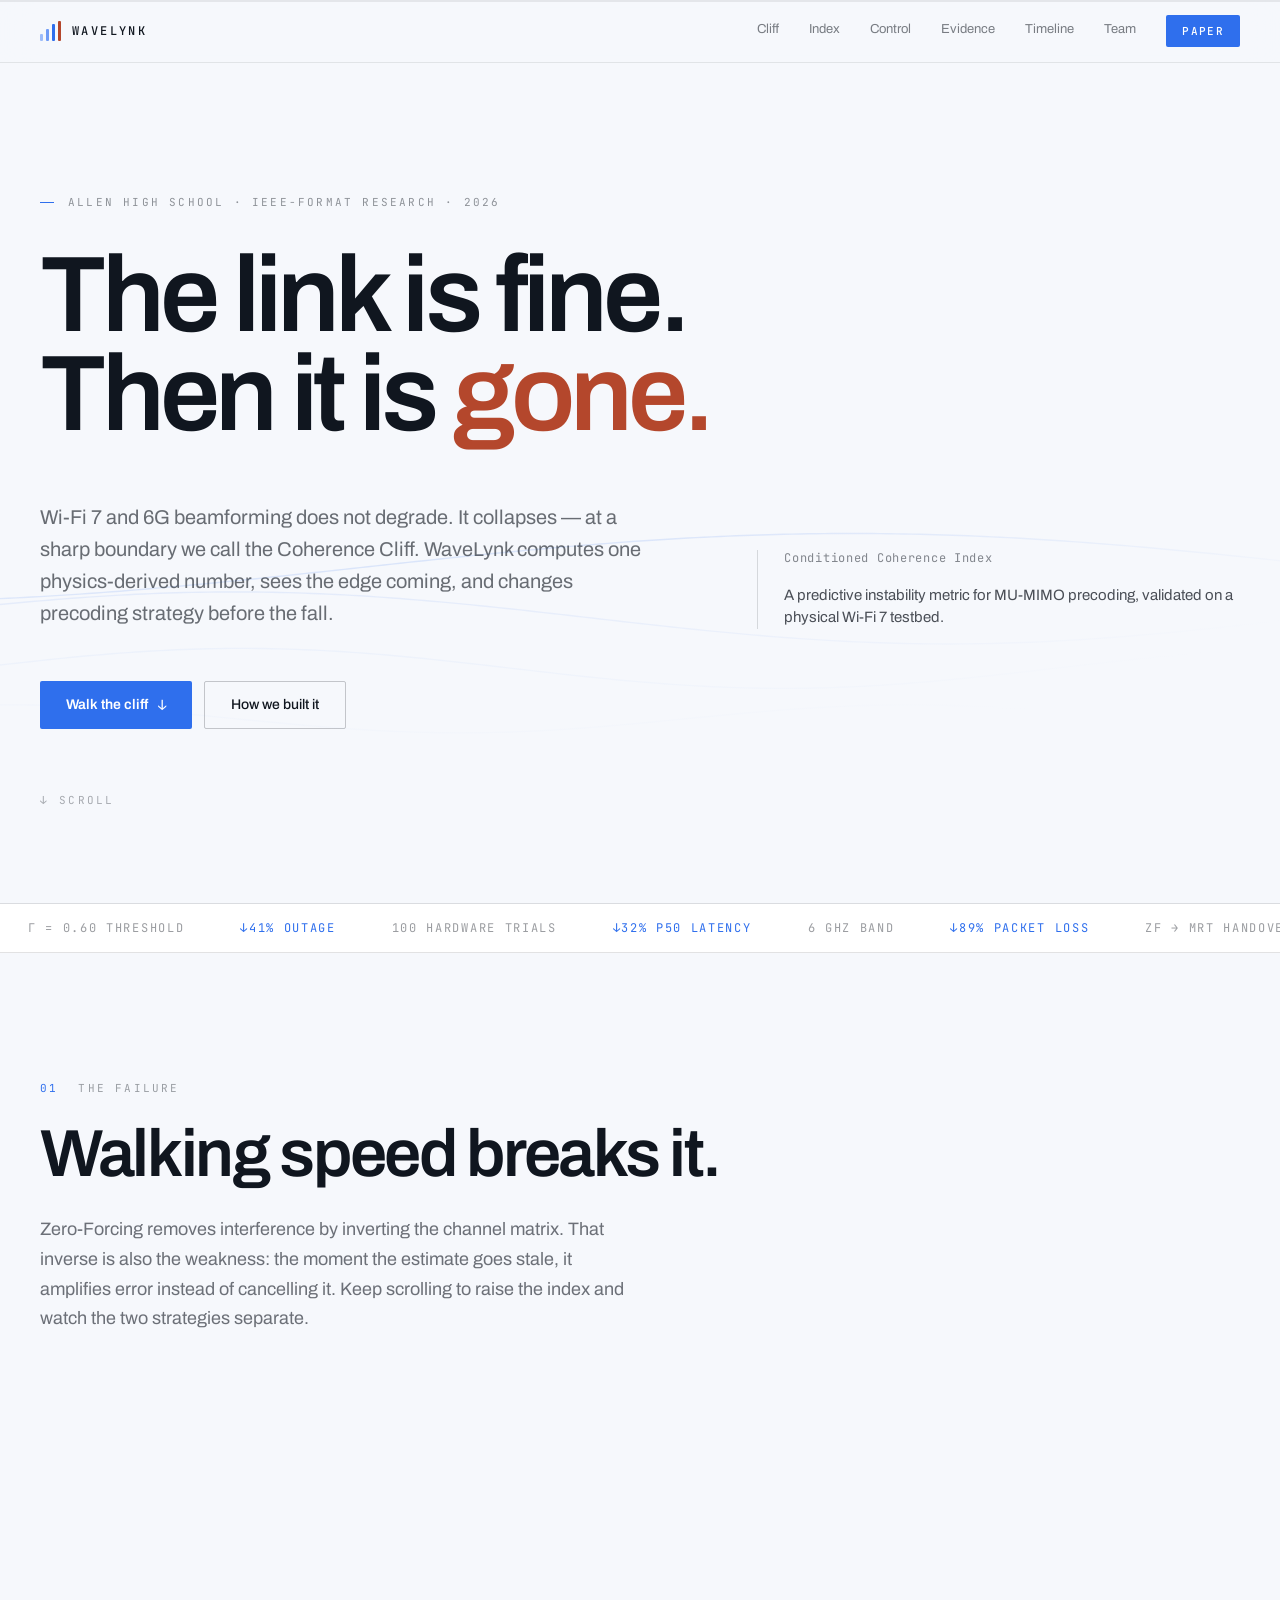
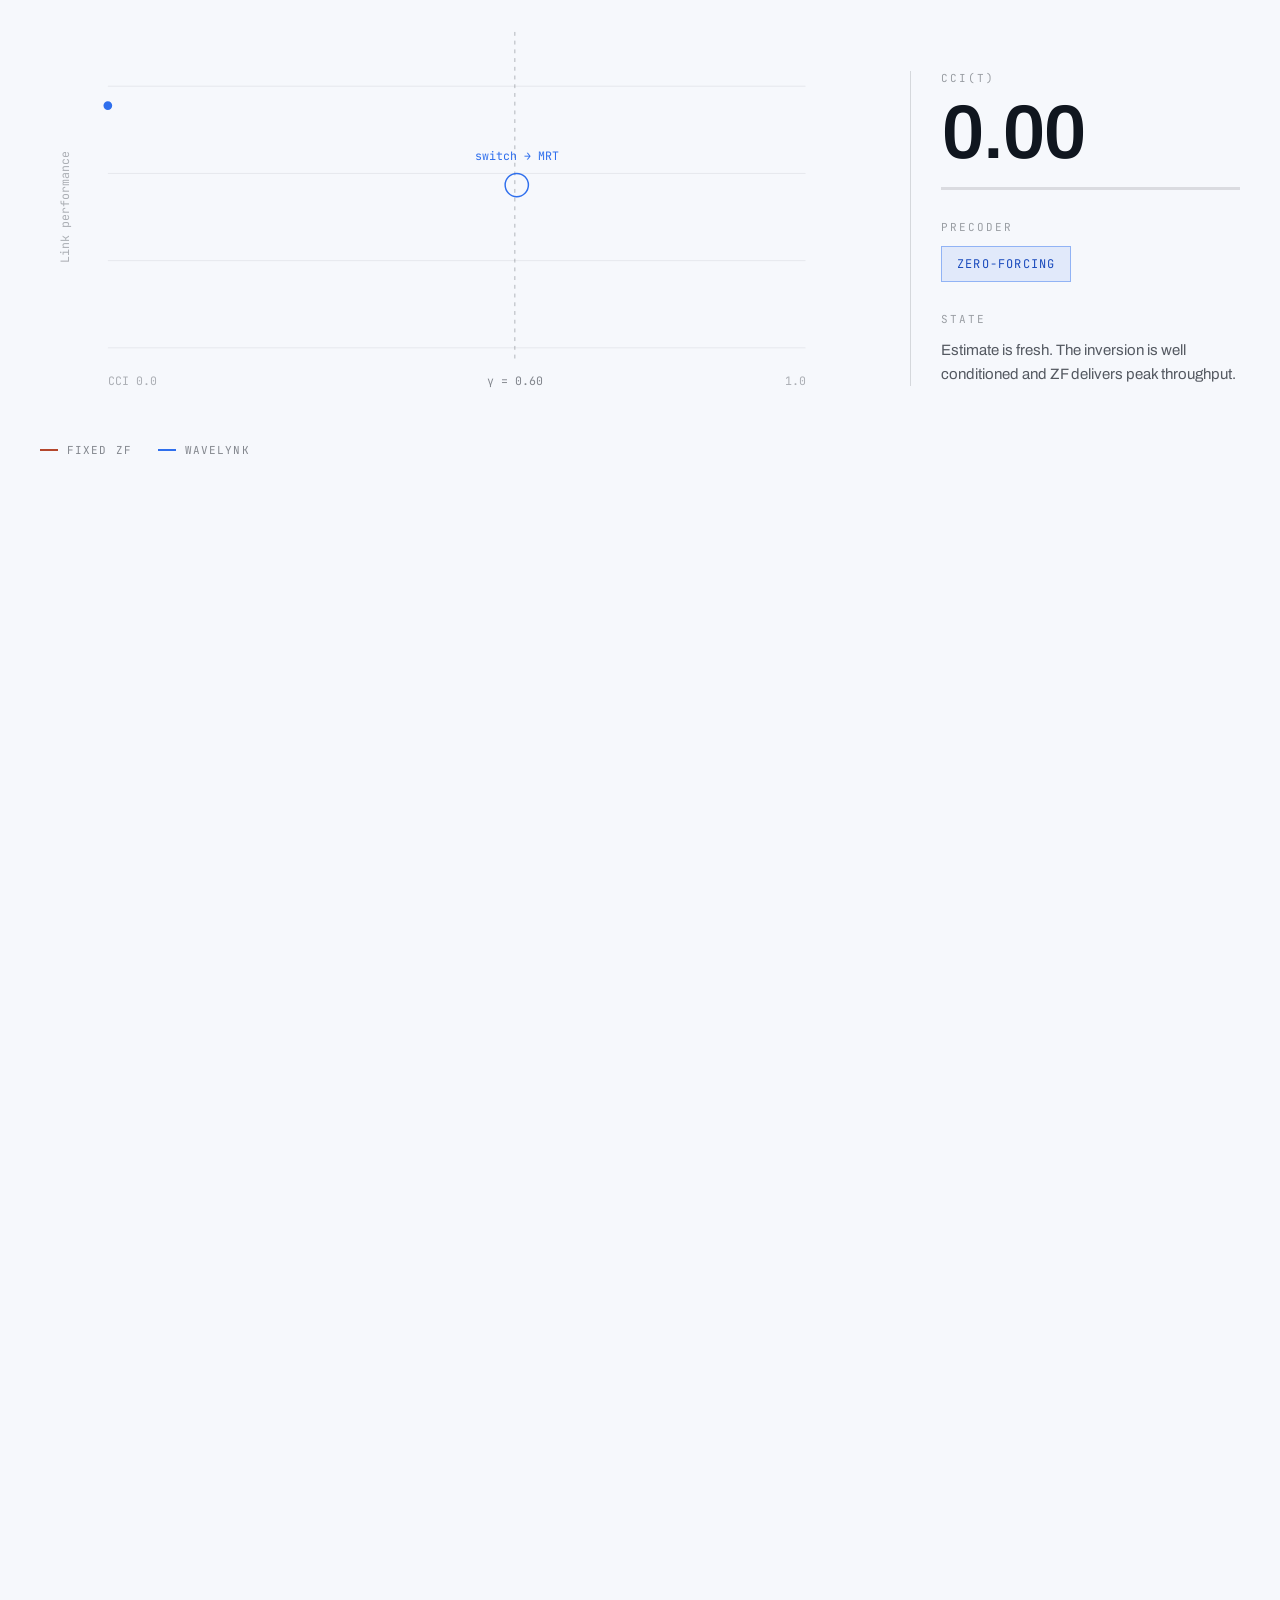
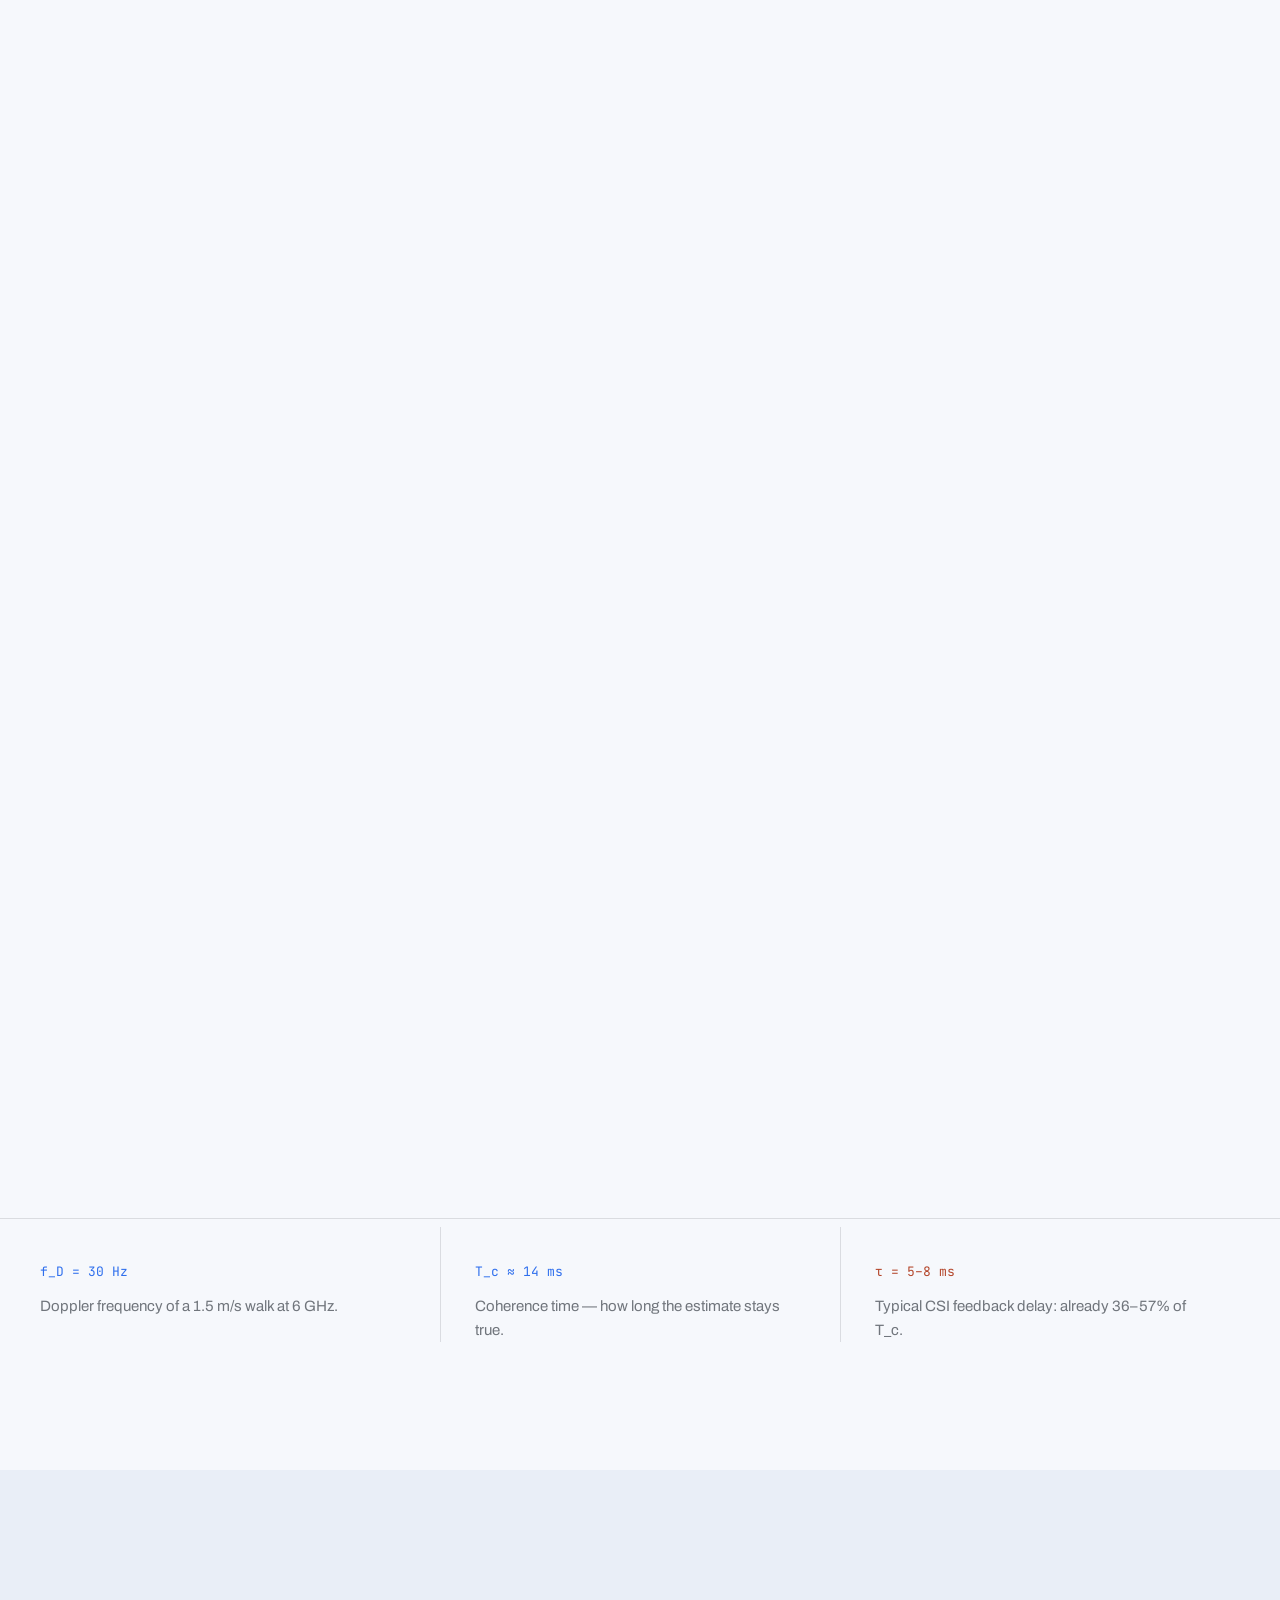
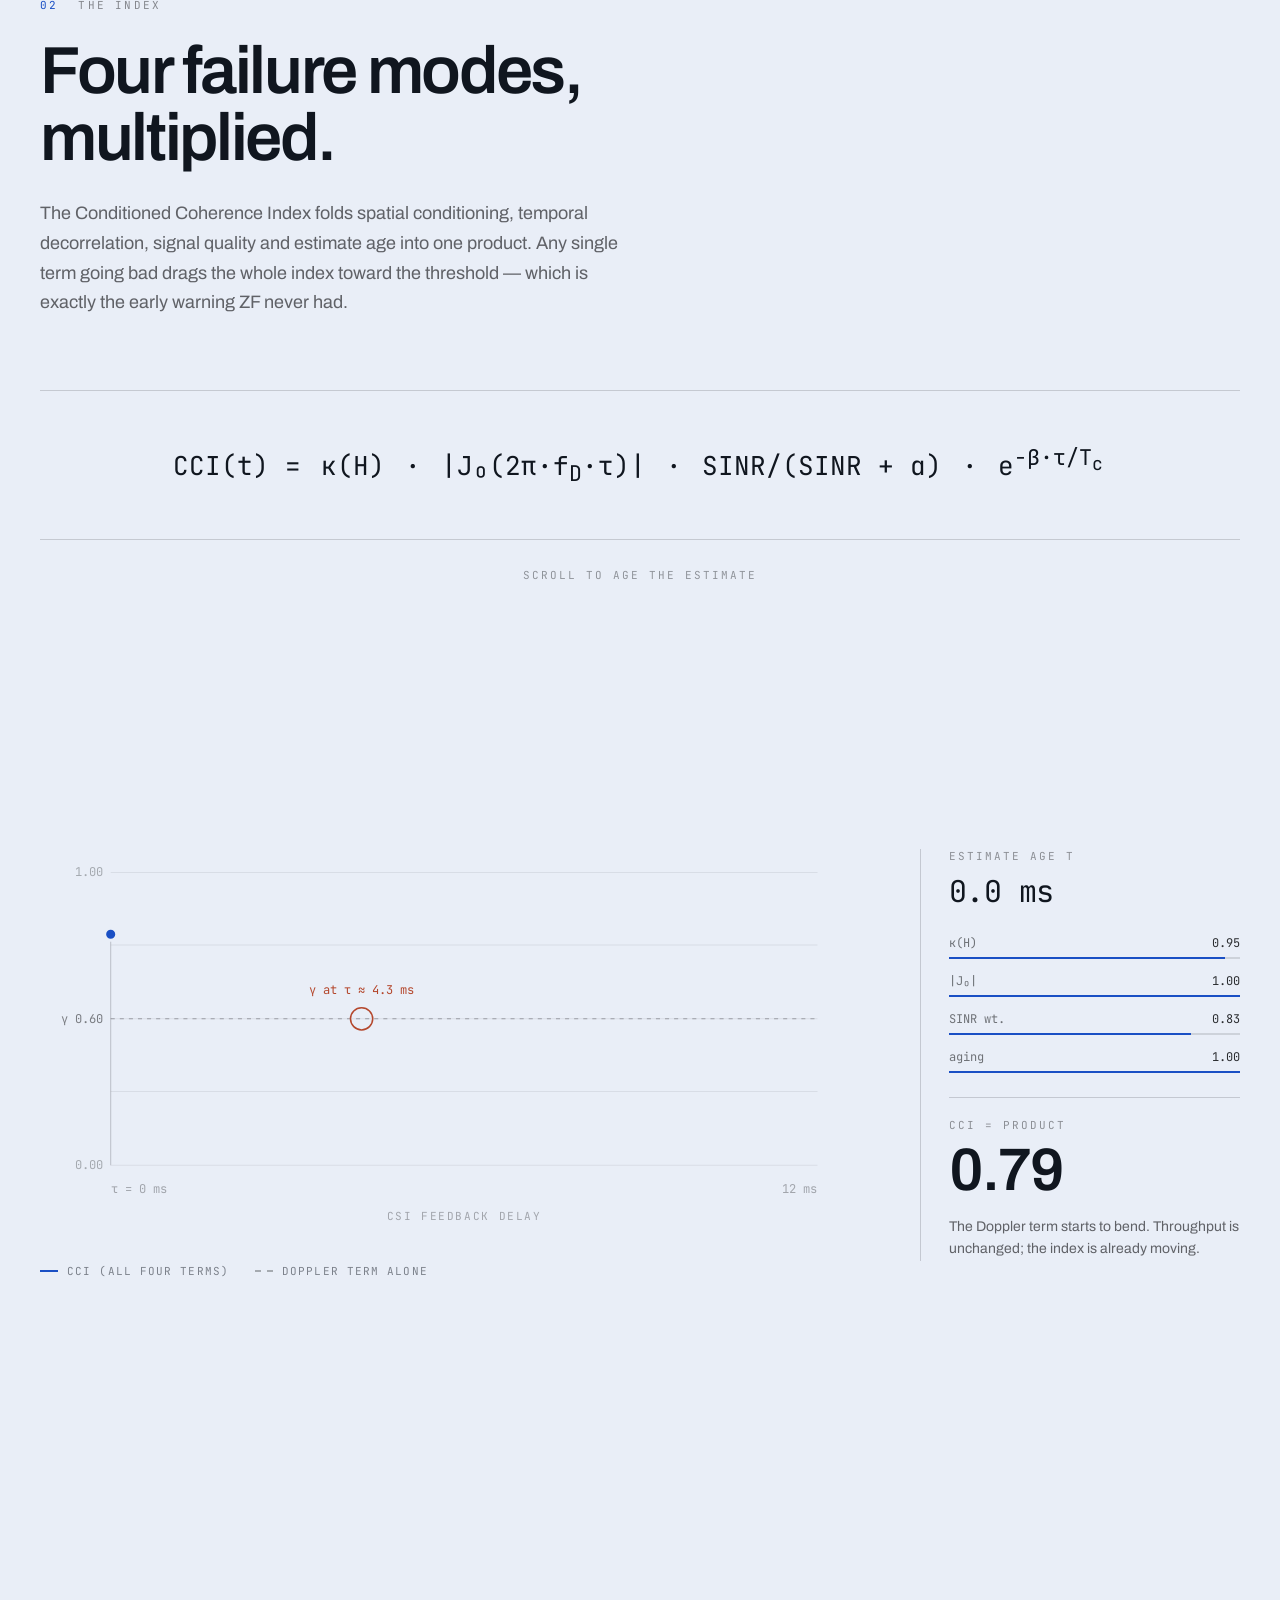
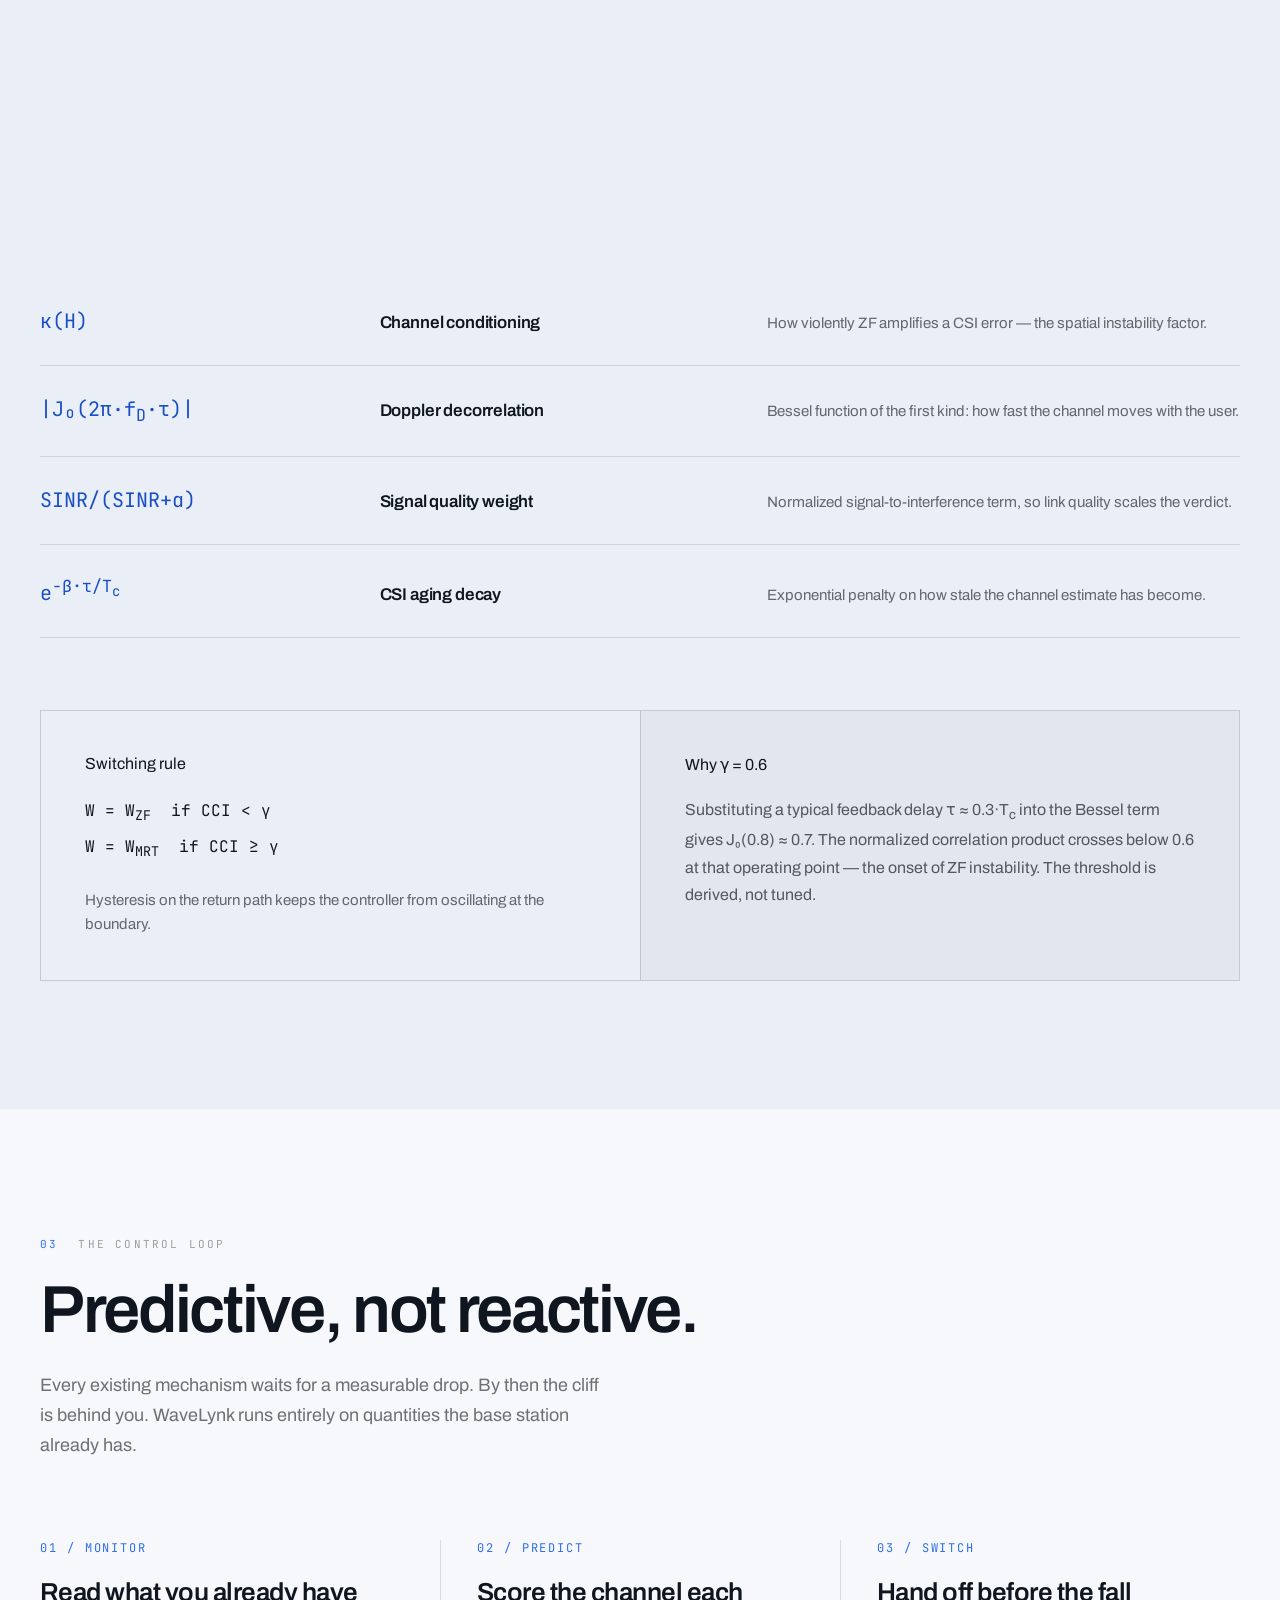
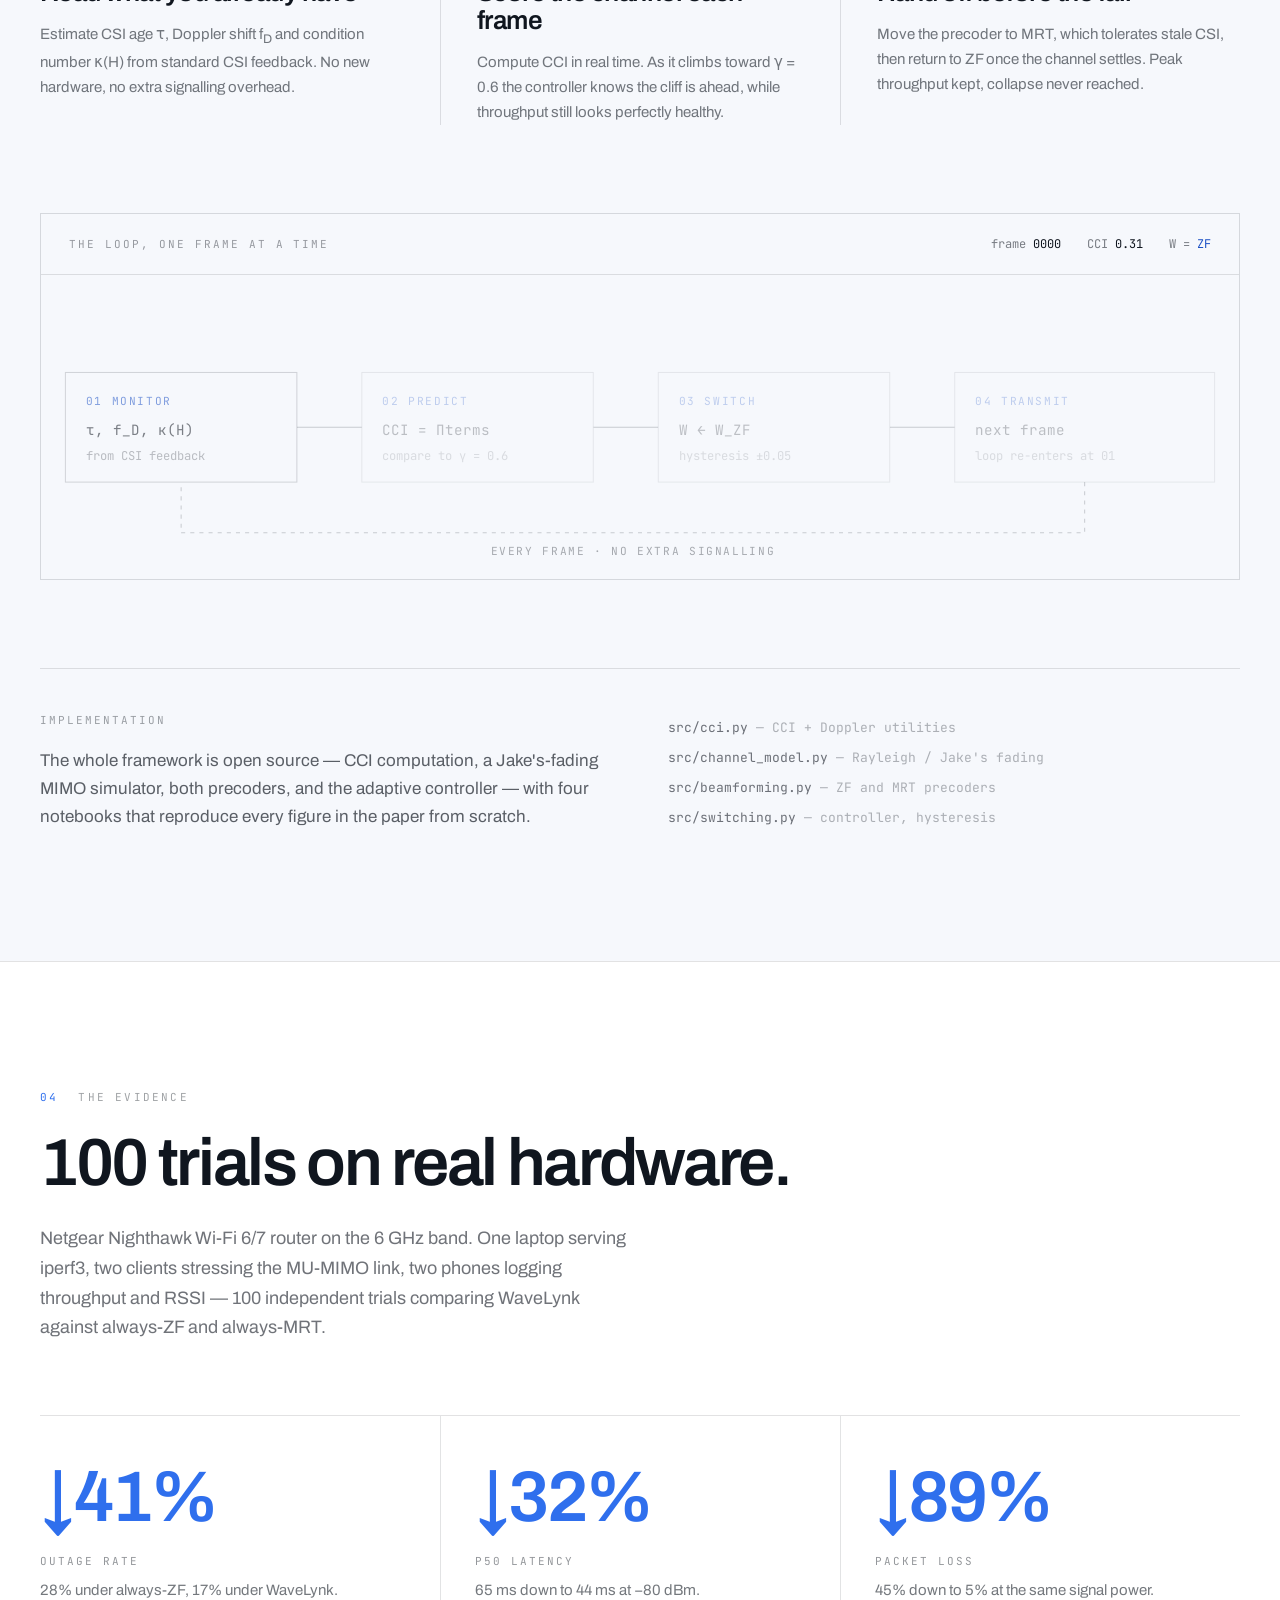
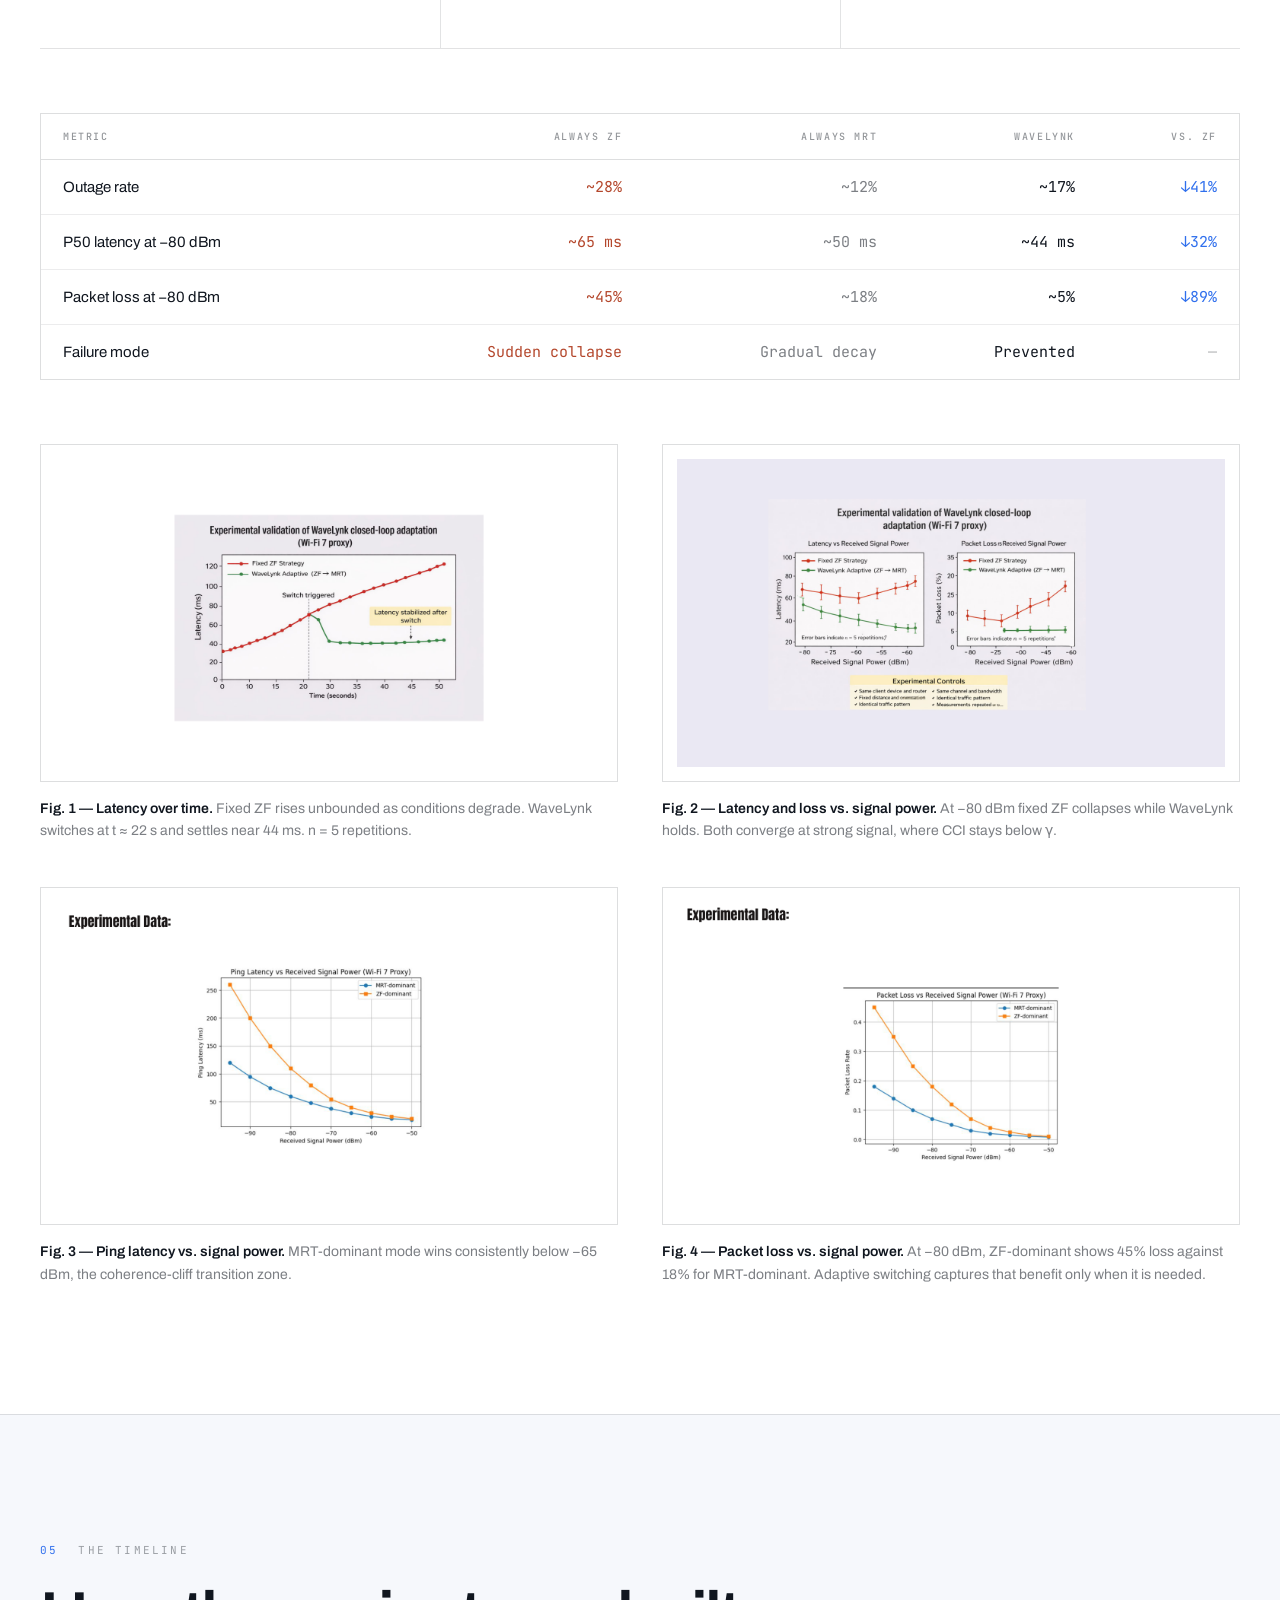
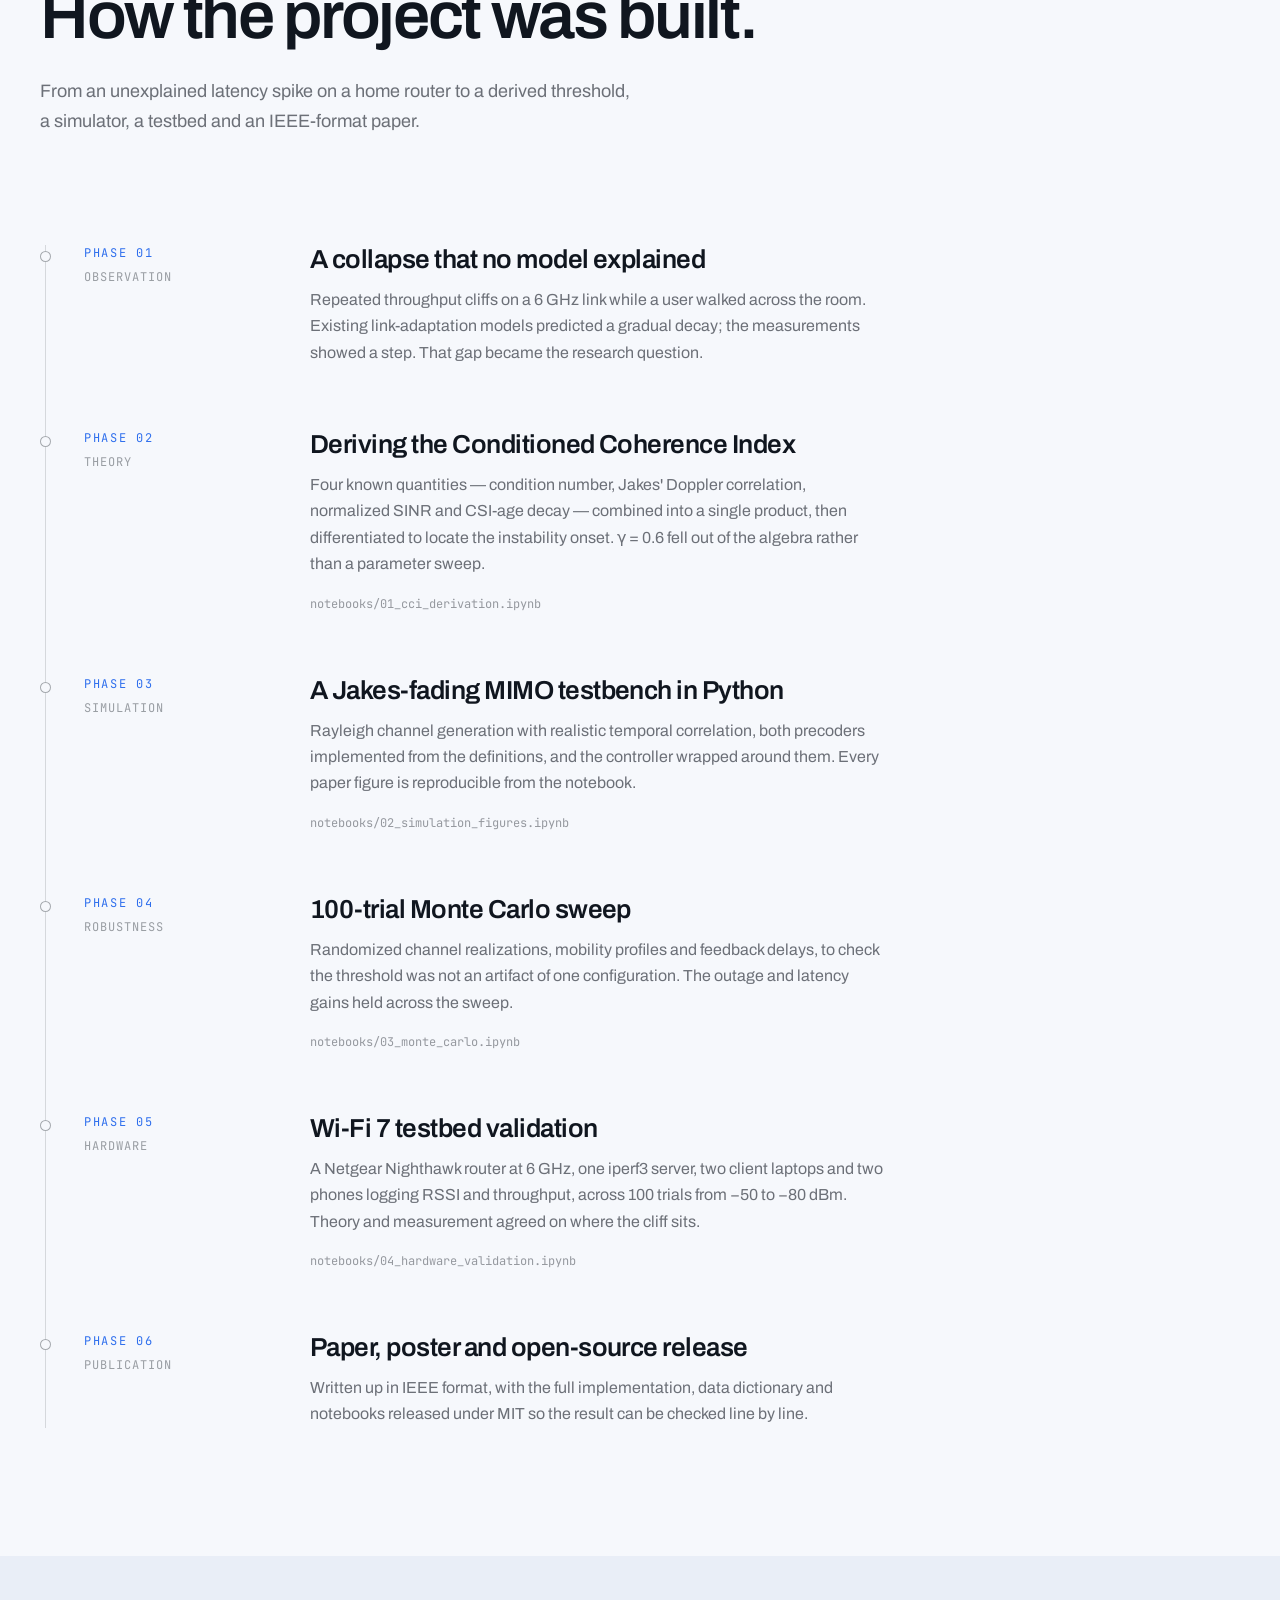
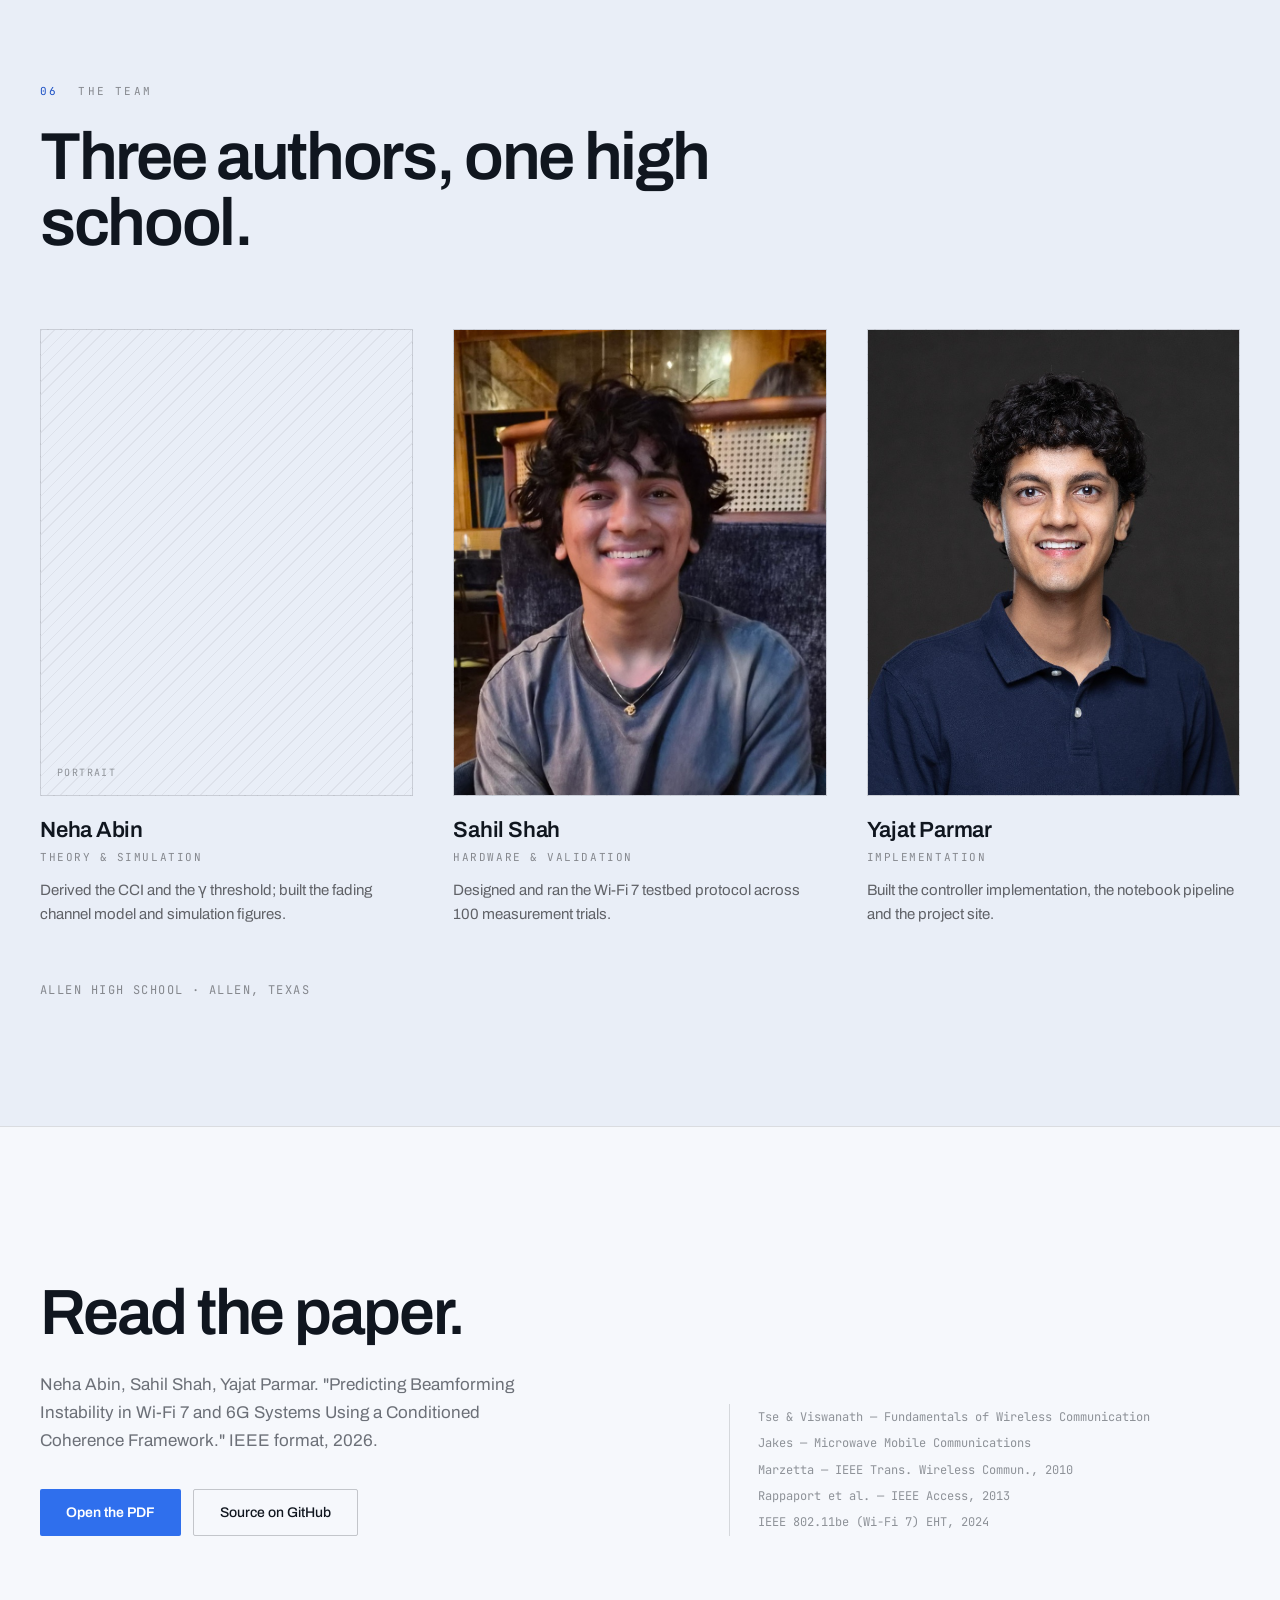
==== site/index.html @ 8045d48b "feat: add Sahil Shah portrait to team section" ====
<!DOCTYPE html>
<html lang="en">
<head>
<meta charset="utf-8" />
<meta name="viewport" content="width=device-width, initial-scale=1" />
<title>WaveLynk</title>
<meta name="description" content="WaveLynk computes the Conditioned Coherence Index — a physics-derived early warning for beamforming instability in Wi-Fi 7 and 6G MU-MIMO links — and switches precoding strategy before the link collapses." />
<link rel="icon" href="favicon.ico" sizes="any" />
<link rel="icon" href="images/favicon-32.png" type="image/png" sizes="32x32" />
<link rel="icon" href="images/favicon-192.png" type="image/png" sizes="192x192" />
<link rel="apple-touch-icon" href="images/apple-touch-icon.png" />
<link rel="preconnect" href="https://fonts.googleapis.com" />
<link rel="preconnect" href="https://fonts.gstatic.com" crossorigin />
<link href="https://fonts.googleapis.com/css2?family=Archivo:wght@400;500;600;700&family=JetBrains+Mono:wght@400;500&display=swap" rel="stylesheet" />
<link rel="stylesheet" href="styles.css" />
</head>
<body>

<div class="wv-progress-track"><div id="wv-progress"></div></div>

<header>
  <div class="wv-headerin">
    <a href="#top" class="wv-brand">
      <span class="wv-brand-bars" aria-hidden="true"><span></span><span></span><span></span><span></span></span>
      <span class="wv-brand-name">WaveLynk</span>
    </a>
    <nav class="wv-nav">
      <a data-navlink="cliff" href="#cliff">Cliff</a>
      <a data-navlink="index" href="#index">Index</a>
      <a data-navlink="control" href="#control">Control</a>
      <a data-navlink="evidence" href="#evidence">Evidence</a>
      <a data-navlink="timeline" href="#timeline">Timeline</a>
      <a data-navlink="team" href="#team">Team</a>
      <a href="#paper" class="wv-nav-cta">Paper</a>
    </nav>
  </div>
</header>

<main id="top">

  <section class="wv-hero">
    <canvas id="wv-wave" aria-hidden="true"></canvas>
    <div class="wv-hero-fade" aria-hidden="true"></div>

    <div id="wv-heroin">
      <div class="wv-eyebrow" data-reveal>
        <span class="wv-eyebrow-rule"></span>
        Allen High School · IEEE-format research · 2026
      </div>

      <h1 data-reveal>The link is fine.<br />Then it is <span class="warn">gone.</span></h1>

      <div class="wv-hero-sub">
        <p data-reveal>
          Wi-Fi 7 and 6G beamforming does not degrade. It collapses — at a sharp boundary we call the
          Coherence Cliff. WaveLynk computes one physics-derived number, sees the edge coming, and
          changes precoding strategy before the fall.
        </p>
        <div class="wv-hero-side" data-reveal>
          <div>Conditioned Coherence Index</div>
          <div class="big">A predictive instability metric for MU-MIMO precoding, validated on a physical Wi-Fi 7 testbed.</div>
        </div>
      </div>

      <div class="wv-hero-ctas" data-reveal>
        <a href="#cliff" class="wv-btn wv-btn-primary">Walk the cliff <span class="mono">↓</span></a>
        <a href="#timeline" class="wv-btn wv-btn-secondary">How we built it</a>
      </div>

      <div class="wv-scroll-cue" data-reveal><span>↓</span> Scroll</div>
    </div>
  </section>

  <section class="wv-marquee">
    <div class="wv-marquee-track" aria-hidden="true">
      <div class="grp">
        <span>γ = 0.60 threshold</span><span class="acc">↓41% outage</span><span>100 hardware trials</span><span class="acc">↓32% p50 latency</span><span>6 GHz band</span><span class="acc">↓89% packet loss</span><span>ZF → MRT handover</span><span>T_c ≈ 14 ms</span>
      </div>
      <div class="grp">
        <span>γ = 0.60 threshold</span><span class="acc">↓41% outage</span><span>100 hardware trials</span><span class="acc">↓32% p50 latency</span><span>6 GHz band</span><span class="acc">↓89% packet loss</span><span>ZF → MRT handover</span><span>T_c ≈ 14 ms</span>
      </div>
    </div>
  </section>

  <section id="cliff">
    <div class="wv-section-in tight">
      <div class="wv-kicker" data-reveal><span class="num">01</span><span>The failure</span></div>
      <h2 data-reveal>Walking speed breaks it.</h2>
      <p class="wv-lede" data-reveal>
        Zero-Forcing removes interference by inverting the channel matrix. That inverse is also the
        weakness: the moment the estimate goes stale, it amplifies error instead of cancelling it.
        Keep scrolling to raise the index and watch the two strategies separate.
      </p>
    </div>

    <div id="wv-scrub">
      <div class="wv-sticky">
        <div class="wv-pane">
          <div>
            <svg viewBox="0 0 840 430" style="width:100%;display:block;overflow:visible">
              <g stroke="rgba(16,22,31,.07)" stroke-width="1">
                <line x1="70" y1="90" x2="790" y2="90"></line>
                <line x1="70" y1="180" x2="790" y2="180"></line>
                <line x1="70" y1="270" x2="790" y2="270"></line>
                <line x1="70" y1="360" x2="790" y2="360"></line>
              </g>
              <rect id="wv-danger" x="490" y="40" width="300" height="320" fill="#b4472c" fill-opacity="0"></rect>
              <line x1="490" y1="34" x2="490" y2="374" stroke="rgba(16,22,31,.3)" stroke-width="1" stroke-dasharray="4 5"></line>
              <text x="490" y="398" fill="rgba(16,22,31,.5)" font-family="JetBrains Mono, monospace" font-size="12" text-anchor="middle">γ = 0.60</text>
              <text x="70" y="398" fill="rgba(16,22,31,.32)" font-family="JetBrains Mono, monospace" font-size="12">CCI 0.0</text>
              <text x="790" y="398" fill="rgba(16,22,31,.32)" font-family="JetBrains Mono, monospace" font-size="12" text-anchor="end">1.0</text>
              <text x="30" y="215" fill="rgba(16,22,31,.32)" font-family="JetBrains Mono, monospace" font-size="12" text-anchor="middle" transform="rotate(-90 30 215)">Link performance</text>
              <path id="wv-zf" d="M70,110 C210,118 390,142 470,178 C502,206 512,278 522,330 C554,350 630,354 790,356" fill="none" stroke="#b4472c" stroke-width="2.5" stroke-linecap="round"></path>
              <path id="wv-ad" d="M70,110 C210,118 390,142 470,178 L492,192 C534,200 640,204 790,208" fill="none" stroke="#2f6fed" stroke-width="2.5" stroke-linecap="round"></path>
              <circle id="wv-dotzf" cx="70" cy="110" r="5" fill="#b4472c" stroke="#f6f8fc" stroke-width="3" opacity="0"></circle>
              <circle id="wv-dot" cx="70" cy="110" r="6" fill="#2f6fed" stroke="#f6f8fc" stroke-width="3"></circle>
              <g id="wv-switch" opacity="0">
                <circle cx="492" cy="192" r="12" fill="none" stroke="#2f6fed" stroke-width="1.5"></circle>
                <text x="492" y="166" fill="#2f6fed" font-family="JetBrains Mono, monospace" font-size="12" text-anchor="middle">switch → MRT</text>
              </g>
            </svg>
            <div class="wv-legend">
              <span class="k"><span class="sw"></span>Fixed ZF</span>
              <span class="k"><span class="sw acc"></span>WaveLynk</span>
            </div>
          </div>

          <div class="wv-readout">
            <div>
              <div class="wv-label">CCI(t)</div>
              <div id="wv-cci" class="wv-num">0.00</div>
              <div class="wv-threshbar"><div id="wv-bar"></div></div>
            </div>
            <div>
              <div class="wv-label">Precoder</div>
              <div id="wv-mode">ZERO-FORCING</div>
            </div>
            <div>
              <div class="wv-label">State</div>
              <p id="wv-note">Estimate is fresh. The inversion is well conditioned and ZF delivers peak throughput.</p>
            </div>
          </div>
        </div>
      </div>
    </div>

    <div class="wv-facts">
      <div data-reveal>
        <div class="val">f_D = 30 Hz</div>
        <p>Doppler frequency of a 1.5 m/s walk at 6 GHz.</p>
      </div>
      <div data-reveal>
        <div class="val">T_c ≈ 14 ms</div>
        <p>Coherence time — how long the estimate stays true.</p>
      </div>
      <div data-reveal>
        <div class="val warn">τ = 5–8 ms</div>
        <p>Typical CSI feedback delay: already 36–57% of T_c.</p>
      </div>
    </div>
  </section>

  <section id="index">
    <div class="wv-section-in">
      <div class="wv-kicker" data-reveal><span class="num">02</span><span>The index</span></div>
      <h2 data-reveal>Four failure modes, multiplied.</h2>
      <p class="wv-lede" data-reveal>
        The Conditioned Coherence Index folds spatial conditioning, temporal decorrelation, signal
        quality and estimate age into one product. Any single term going bad drags the whole index
        toward the threshold — which is exactly the early warning ZF never had.
      </p>

      <div class="wv-equation" data-reveal>
        CCI(t) = <span id="wv-t-k" class="term">κ(H)</span> · <span id="wv-t-j" class="term">|J₀(2π·f<sub>D</sub>·τ)|</span> · <span id="wv-t-s" class="term">SINR/(SINR + α)</span> · <span id="wv-t-a" class="term">e<sup>−β·τ/T<sub>c</sub></sup></span>
      </div>

      <div class="wv-scrub-caption">Scroll to age the estimate</div>

      <div id="wv-fscrub">
        <div class="wv-sticky">
          <div class="wv-fpane">
            <div>
              <svg viewBox="0 0 820 400" style="width:100%;display:block;overflow:visible">
                <g stroke="rgba(11,12,14,.07)" stroke-width="1">
                  <line x1="70" y1="40" x2="770" y2="40"></line>
                  <line x1="70" y1="112" x2="770" y2="112"></line>
                  <line x1="70" y1="185" x2="770" y2="185"></line>
                  <line x1="70" y1="257" x2="770" y2="257"></line>
                  <line x1="70" y1="330" x2="770" y2="330"></line>
                </g>
                <rect id="wv-f-band" x="70" y="185" width="700" height="145" fill="#b4472c" fill-opacity="0"></rect>
                <line x1="70" y1="185" x2="770" y2="185" stroke="rgba(11,12,14,.32)" stroke-width="1" stroke-dasharray="4 5"></line>
                <text x="62" y="189" fill="rgba(11,12,14,.5)" font-family="JetBrains Mono, monospace" font-size="12" text-anchor="end">γ 0.60</text>
                <text x="62" y="44" fill="rgba(11,12,14,.3)" font-family="JetBrains Mono, monospace" font-size="12" text-anchor="end">1.00</text>
                <text x="62" y="334" fill="rgba(11,12,14,.3)" font-family="JetBrains Mono, monospace" font-size="12" text-anchor="end">0.00</text>
                <text x="70" y="358" fill="rgba(11,12,14,.32)" font-family="JetBrains Mono, monospace" font-size="12">τ = 0 ms</text>
                <text x="770" y="358" fill="rgba(11,12,14,.32)" font-family="JetBrains Mono, monospace" font-size="12" text-anchor="end">12 ms</text>
                <text x="420" y="384" fill="rgba(11,12,14,.32)" font-family="JetBrains Mono, monospace" font-size="11" letter-spacing="1.6" text-anchor="middle">CSI FEEDBACK DELAY</text>
                <path id="wv-f-jpath" d="" fill="none" stroke="rgba(11,12,14,.22)" stroke-width="1.5" stroke-dasharray="3 4"></path>
                <path id="wv-f-path" d="" fill="none" stroke="#1a4fc4" stroke-width="2.5" stroke-linecap="round"></path>
                <line id="wv-f-vline" x1="70" y1="30" x2="70" y2="330" stroke="rgba(11,12,14,.2)" stroke-width="1"></line>
                <circle id="wv-f-dot" cx="70" cy="40" r="6" fill="#1a4fc4" stroke="#e9eef7" stroke-width="3"></circle>
                <g id="wv-f-cross" opacity="0">
                  <circle id="wv-f-crossdot" cx="70" cy="185" r="11" fill="none" stroke="#b4472c" stroke-width="1.5"></circle>
                  <text id="wv-f-crosstx" x="70" y="160" fill="#b4472c" font-family="JetBrains Mono, monospace" font-size="12" text-anchor="middle">crosses γ</text>
                </g>
              </svg>
              <div class="wv-legend">
                <span class="k"><span class="sw acc" style="background:#1a4fc4"></span>CCI (all four terms)</span>
                <span class="k"><span class="sw dash"></span>Doppler term alone</span>
              </div>
            </div>

            <div class="wv-frail">
              <div>
                <div class="lab">Estimate age τ</div>
                <div id="wv-f-tau">0.0 ms</div>
              </div>

              <div class="wv-terms">
                <div>
                  <div class="wv-term-row"><span>κ(H)</span><span id="wv-f-k">0.95</span></div>
                  <div class="wv-term-bar"><div id="wv-fb-k" style="width:95%"></div></div>
                </div>
                <div>
                  <div class="wv-term-row"><span>|J₀|</span><span id="wv-f-j">1.00</span></div>
                  <div class="wv-term-bar"><div id="wv-fb-j" style="width:100%"></div></div>
                </div>
                <div>
                  <div class="wv-term-row"><span>SINR wt.</span><span id="wv-f-s">0.83</span></div>
                  <div class="wv-term-bar"><div id="wv-fb-s" style="width:83%"></div></div>
                </div>
                <div>
                  <div class="wv-term-row"><span>aging</span><span id="wv-f-a">1.00</span></div>
                  <div class="wv-term-bar"><div id="wv-fb-a" style="width:100%"></div></div>
                </div>
              </div>

              <div class="wv-product">
                <div class="lab">CCI = product</div>
                <div id="wv-f-cci">0.79</div>
                <p id="wv-f-verdict">Fresh estimate. Every term near its ceiling — ZF inverts a channel it still knows.</p>
              </div>
            </div>
          </div>
        </div>
      </div>

      <div class="wv-terms-table">
        <div class="wv-term-def" data-reveal>
          <div class="sym">κ(H)</div>
          <div class="name">Channel conditioning</div>
          <p>How violently ZF amplifies a CSI error — the spatial instability factor.</p>
        </div>
        <div class="wv-term-def" data-reveal>
          <div class="sym">|J₀(2π·f<sub>D</sub>·τ)|</div>
          <div class="name">Doppler decorrelation</div>
          <p>Bessel function of the first kind: how fast the channel moves with the user.</p>
        </div>
        <div class="wv-term-def" data-reveal>
          <div class="sym">SINR/(SINR+α)</div>
          <div class="name">Signal quality weight</div>
          <p>Normalized signal-to-interference term, so link quality scales the verdict.</p>
        </div>
        <div class="wv-term-def" data-reveal>
          <div class="sym">e<sup>−β·τ/T<sub>c</sub></sup></div>
          <div class="name">CSI aging decay</div>
          <p>Exponential penalty on how stale the channel estimate has become.</p>
        </div>
      </div>

      <div class="wv-rule-grid" data-reveal>
        <div>
          <div class="lab">Switching rule</div>
          <div class="switching">
            W = W<sub>ZF</sub>&nbsp;&nbsp;if CCI &lt; γ<br />
            W = W<sub>MRT</sub>&nbsp;&nbsp;if CCI ≥ γ
          </div>
          <p>Hysteresis on the return path keeps the controller from oscillating at the boundary.</p>
        </div>
        <div class="why">
          <div class="lab">Why γ = 0.6</div>
          <p>
            Substituting a typical feedback delay τ ≈ 0.3·T<sub>c</sub> into the Bessel term gives
            J₀(0.8) ≈ 0.7. The normalized correlation product crosses below 0.6 at that operating
            point — the onset of ZF instability. The threshold is derived, not tuned.
          </p>
        </div>
      </div>
    </div>
  </section>

  <section id="control">
    <div class="wv-section-in">
      <div class="wv-kicker" data-reveal><span class="num">03</span><span>The control loop</span></div>
      <h2 data-reveal>Predictive, not reactive.</h2>
      <p class="wv-lede" data-reveal>
        Every existing mechanism waits for a measurable drop. By then the cliff is behind you. WaveLynk
        runs entirely on quantities the base station already has.
      </p>

      <div class="wv-cards3">
        <div data-reveal>
          <div class="step">01 / MONITOR</div>
          <h3>Read what you already have</h3>
          <p>Estimate CSI age τ, Doppler shift f<sub>D</sub> and condition number κ(H) from standard CSI feedback. No new hardware, no extra signalling overhead.</p>
        </div>
        <div data-reveal>
          <div class="step">02 / PREDICT</div>
          <h3>Score the channel each frame</h3>
          <p>Compute CCI in real time. As it climbs toward γ = 0.6 the controller knows the cliff is ahead, while throughput still looks perfectly healthy.</p>
        </div>
        <div data-reveal>
          <div class="step">03 / SWITCH</div>
          <h3>Hand off before the fall</h3>
          <p>Move the precoder to MRT, which tolerates stale CSI, then return to ZF once the channel settles. Peak throughput kept, collapse never reached.</p>
        </div>
      </div>

      <div id="wv-loop" data-reveal>
        <div class="wv-loop-head">
          <div class="lab">The loop, one frame at a time</div>
          <div class="wv-loop-readouts">
            <span>frame <span id="wv-l-frame">0000</span></span>
            <span>CCI <span id="wv-l-cci">0.31</span></span>
            <span>W = <span id="wv-l-mode" style="color:#1a4fc4">ZF</span></span>
          </div>
        </div>
        <svg viewBox="0 0 1180 300">
          <g font-family="JetBrains Mono, monospace">
            <g stroke="rgba(16,22,31,.2)" fill="none">
              <path d="M252 150 L316 150"></path>
              <path d="M544 150 L608 150"></path>
              <path d="M836 150 L900 150"></path>
              <path id="wv-l-return" d="M1028 204 L1028 254 L138 254 L138 204" stroke-dasharray="4 5"></path>
            </g>
            <circle id="wv-l-pulse" cx="138" cy="204" r="5" fill="#1a4fc4" opacity="0"></circle>
            <g id="wv-l-s1">
              <rect x="24" y="96" width="228" height="108" fill="#f6f8fc"></rect>
              <g id="wv-l-s1c" opacity="0.25">
                <rect x="24" y="96" width="228" height="108" fill="none" stroke="rgba(16,22,31,.3)"></rect>
                <text x="44" y="128" font-size="11" letter-spacing="1.6" fill="#1a4fc4">01 MONITOR</text>
                <text x="44" y="158" font-size="14" fill="#10161f">τ, f_D, κ(H)</text>
                <text x="44" y="182" font-size="12" fill="rgba(16,22,31,.5)">from CSI feedback</text>
              </g>
            </g>
            <g id="wv-l-s2">
              <rect x="316" y="96" width="228" height="108" fill="#f6f8fc"></rect>
              <g id="wv-l-s2c" opacity="0.25">
                <rect x="316" y="96" width="228" height="108" fill="none" stroke="rgba(16,22,31,.3)"></rect>
                <text x="336" y="128" font-size="11" letter-spacing="1.6" fill="#1a4fc4">02 PREDICT</text>
                <text x="336" y="158" font-size="14" fill="#10161f">CCI = Πterms</text>
                <text x="336" y="182" font-size="12" fill="rgba(16,22,31,.5)">compare to γ = 0.6</text>
              </g>
            </g>
            <g id="wv-l-s3">
              <rect x="608" y="96" width="228" height="108" fill="#f6f8fc"></rect>
              <g id="wv-l-s3c" opacity="0.25">
                <rect id="wv-l-s3box" x="608" y="96" width="228" height="108" fill="none" stroke="rgba(16,22,31,.3)"></rect>
                <text x="628" y="128" font-size="11" letter-spacing="1.6" fill="#1a4fc4">03 SWITCH</text>
                <text id="wv-l-w" x="628" y="158" font-size="14" fill="#10161f">W ← W_ZF</text>
                <text x="628" y="182" font-size="12" fill="rgba(16,22,31,.5)">hysteresis ±0.05</text>
              </g>
            </g>
            <g id="wv-l-s4">
              <rect x="900" y="96" width="256" height="108" fill="#f6f8fc"></rect>
              <g id="wv-l-s4c" opacity="0.25">
                <rect x="900" y="96" width="256" height="108" fill="none" stroke="rgba(16,22,31,.3)"></rect>
                <text x="920" y="128" font-size="11" letter-spacing="1.6" fill="#1a4fc4">04 TRANSMIT</text>
                <text x="920" y="158" font-size="14" fill="#10161f">next frame</text>
                <text x="920" y="182" font-size="12" fill="rgba(16,22,31,.5)">loop re-enters at 01</text>
              </g>
            </g>
            <text x="583" y="276" font-size="11" letter-spacing="1.6" fill="rgba(16,22,31,.35)" text-anchor="middle">EVERY FRAME · NO EXTRA SIGNALLING</text>
          </g>
        </svg>
      </div>

      <div class="wv-loop-caption" data-reveal>
        <div>
          <div class="wv-label">Implementation</div>
          <p>
            The whole framework is open source — CCI computation, a Jake's-fading MIMO simulator, both
            precoders, and the adaptive controller — with four notebooks that reproduce every figure
            in the paper from scratch.
          </p>
        </div>
        <div class="wv-filelist">
          <div>src/cci.py <span>— CCI + Doppler utilities</span></div>
          <div>src/channel_model.py <span>— Rayleigh / Jake's fading</span></div>
          <div>src/beamforming.py <span>— ZF and MRT precoders</span></div>
          <div>src/switching.py <span>— controller, hysteresis</span></div>
        </div>
      </div>
    </div>
  </section>

  <section id="evidence">
    <div class="wv-section-in">
      <div class="wv-kicker" data-reveal><span class="num">04</span><span>The evidence</span></div>
      <h2 data-reveal>100 trials on real hardware.</h2>
      <p class="wv-lede" data-reveal>
        Netgear Nighthawk Wi-Fi 6/7 router on the 6 GHz band. One laptop serving iperf3, two clients
        stressing the MU-MIMO link, two phones logging throughput and RSSI — 100 independent trials
        comparing WaveLynk against always-ZF and always-MRT.
      </p>

      <div class="wv-stats">
        <div data-reveal>
          <div class="count" data-count="41" data-pre="↓" data-suf="%">↓0%</div>
          <div class="lab">Outage rate</div>
          <p>28% under always-ZF, 17% under WaveLynk.</p>
        </div>
        <div data-reveal>
          <div class="count" data-count="32" data-pre="↓" data-suf="%">↓0%</div>
          <div class="lab">P50 latency</div>
          <p>65 ms down to 44 ms at −80 dBm.</p>
        </div>
        <div data-reveal>
          <div class="count" data-count="89" data-pre="↓" data-suf="%">↓0%</div>
          <div class="lab">Packet loss</div>
          <p>45% down to 5% at the same signal power.</p>
        </div>
      </div>

      <div class="wv-tblwrap" data-reveal>
        <table>
          <thead>
            <tr>
              <th>Metric</th>
              <th>Always ZF</th>
              <th>Always MRT</th>
              <th>WaveLynk</th>
              <th>vs. ZF</th>
            </tr>
          </thead>
          <tbody>
            <tr>
              <td>Outage rate</td>
              <td class="warn">~28%</td>
              <td class="mid">~12%</td>
              <td>~17%</td>
              <td class="acc">↓41%</td>
            </tr>
            <tr>
              <td>P50 latency at −80 dBm</td>
              <td class="warn">~65 ms</td>
              <td class="mid">~50 ms</td>
              <td>~44 ms</td>
              <td class="acc">↓32%</td>
            </tr>
            <tr>
              <td>Packet loss at −80 dBm</td>
              <td class="warn">~45%</td>
              <td class="mid">~18%</td>
              <td>~5%</td>
              <td class="acc">↓89%</td>
            </tr>
            <tr>
              <td>Failure mode</td>
              <td class="warn">Sudden collapse</td>
              <td class="mid">Gradual decay</td>
              <td>Prevented</td>
              <td class="dim">—</td>
            </tr>
          </tbody>
        </table>
      </div>

      <div class="wv-figs">
        <figure data-reveal>
          <div class="frame"><img src="images/fig_latency_time.png" alt="Latency over time: fixed ZF vs WaveLynk" /></div>
          <figcaption><strong>Fig. 1 — Latency over time.</strong> Fixed ZF rises unbounded as conditions degrade. WaveLynk switches at t ≈ 22 s and settles near 44 ms. n = 5 repetitions.</figcaption>
        </figure>
        <figure data-reveal>
          <div class="frame"><img src="images/fig_latency_loss.png" alt="Latency and packet loss vs received signal power" /></div>
          <figcaption><strong>Fig. 2 — Latency and loss vs. signal power.</strong> At −80 dBm fixed ZF collapses while WaveLynk holds. Both converge at strong signal, where CCI stays below γ.</figcaption>
        </figure>
        <figure data-reveal>
          <div class="frame"><img src="images/fig_ping.png" alt="Ping latency vs received signal power" /></div>
          <figcaption><strong>Fig. 3 — Ping latency vs. signal power.</strong> MRT-dominant mode wins consistently below −65 dBm, the coherence-cliff transition zone.</figcaption>
        </figure>
        <figure data-reveal>
          <div class="frame"><img src="images/fig_loss.png" alt="Packet loss rate vs received signal power" /></div>
          <figcaption><strong>Fig. 4 — Packet loss vs. signal power.</strong> At −80 dBm, ZF-dominant shows 45% loss against 18% for MRT-dominant. Adaptive switching captures that benefit only when it is needed.</figcaption>
        </figure>
      </div>
    </div>
  </section>

  <section id="timeline">
    <div class="wv-section-in tight">
      <div class="wv-kicker" data-reveal><span class="num">05</span><span>The timeline</span></div>
      <h2 data-reveal>How the project was built.</h2>
      <p class="wv-lede" data-reveal>
        From an unexplained latency spike on a home router to a derived threshold, a simulator, a
        testbed and an IEEE-format paper.
      </p>
    </div>

    <div id="wv-track">
      <div class="wv-rail wv-rail-track"></div>
      <div id="wv-fill" class="wv-rail"></div>
      <div>

        <div class="wv-node" data-reveal data-node="1">
          <div class="wv-node-dot"></div>
          <div class="wv-phase">Phase 01<div class="stage">Observation</div></div>
          <div>
            <h3>A collapse that no model explained</h3>
            <p>Repeated throughput cliffs on a 6 GHz link while a user walked across the room. Existing link-adaptation models predicted a gradual decay; the measurements showed a step. That gap became the research question.</p>
          </div>
        </div>

        <div class="wv-node" data-reveal data-node="1">
          <div class="wv-node-dot"></div>
          <div class="wv-phase">Phase 02<div class="stage">Theory</div></div>
          <div>
            <h3>Deriving the Conditioned Coherence Index</h3>
            <p>Four known quantities — condition number, Jakes' Doppler correlation, normalized SINR and CSI-age decay — combined into a single product, then differentiated to locate the instability onset. γ = 0.6 fell out of the algebra rather than a parameter sweep.</p>
            <div class="nb">notebooks/01_cci_derivation.ipynb</div>
          </div>
        </div>

        <div class="wv-node" data-reveal data-node="1">
          <div class="wv-node-dot"></div>
          <div class="wv-phase">Phase 03<div class="stage">Simulation</div></div>
          <div>
            <h3>A Jakes-fading MIMO testbench in Python</h3>
            <p>Rayleigh channel generation with realistic temporal correlation, both precoders implemented from the definitions, and the controller wrapped around them. Every paper figure is reproducible from the notebook.</p>
            <div class="nb">notebooks/02_simulation_figures.ipynb</div>
          </div>
        </div>

        <div class="wv-node" data-reveal data-node="1">
          <div class="wv-node-dot"></div>
          <div class="wv-phase">Phase 04<div class="stage">Robustness</div></div>
          <div>
            <h3>100-trial Monte Carlo sweep</h3>
            <p>Randomized channel realizations, mobility profiles and feedback delays, to check the threshold was not an artifact of one configuration. The outage and latency gains held across the sweep.</p>
            <div class="nb">notebooks/03_monte_carlo.ipynb</div>
          </div>
        </div>

        <div class="wv-node" data-reveal data-node="1">
          <div class="wv-node-dot"></div>
          <div class="wv-phase">Phase 05<div class="stage">Hardware</div></div>
          <div>
            <h3>Wi-Fi 7 testbed validation</h3>
            <p>A Netgear Nighthawk router at 6 GHz, one iperf3 server, two client laptops and two phones logging RSSI and throughput, across 100 trials from −50 to −80 dBm. Theory and measurement agreed on where the cliff sits.</p>
            <div class="nb">notebooks/04_hardware_validation.ipynb</div>
          </div>
        </div>

        <div class="wv-node" data-reveal data-node="1" style="padding-bottom:0">
          <div class="wv-node-dot"></div>
          <div class="wv-phase">Phase 06<div class="stage">Publication</div></div>
          <div>
            <h3>Paper, poster and open-source release</h3>
            <p>Written up in IEEE format, with the full implementation, data dictionary and notebooks released under MIT so the result can be checked line by line.</p>
          </div>
        </div>

      </div>
    </div>
  </section>

  <section id="team">
    <div class="wv-section-in">
      <div class="wv-kicker" data-reveal><span class="num">06</span><span>The team</span></div>
      <h2 data-reveal>Three authors, one high school.</h2>

      <div class="wv-team-grid">
        <div data-reveal>
          <div class="wv-portrait"><span>portrait</span></div>
          <h3>Neha Abin</h3>
          <div class="role">Theory &amp; simulation</div>
          <p class="bio">Derived the CCI and the γ threshold; built the fading channel model and simulation figures.</p>
        </div>
        <div data-reveal>
          <div class="wv-portrait">
            <img src="images/sahil.png" alt="Sahil Shah" />
          </div>
          <h3>Sahil Shah</h3>
          <div class="role">Hardware &amp; validation</div>
          <p class="bio">Designed and ran the Wi-Fi 7 testbed protocol across 100 measurement trials.</p>
        </div>
        <div data-reveal>
          <div class="wv-portrait">
            <img src="images/yajat.png" alt="Yajat Parmar" />
          </div>
          <h3>Yajat Parmar</h3>
          <div class="role">Implementation</div>
          <p class="bio">Built the controller implementation, the notebook pipeline and the project site.</p>
        </div>
      </div>

      <div class="wv-team-affil" data-reveal>Allen High School · Allen, Texas</div>
    </div>
  </section>

  <section id="paper">
    <div class="wv-section-in">
      <div class="wv-paper-grid" data-reveal>
        <div>
          <h2>Read the paper.</h2>
          <p>
            Neha Abin, Sahil Shah, Yajat Parmar. "Predicting Beamforming Instability in Wi-Fi 7 and
            6G Systems Using a Conditioned Coherence Framework." IEEE format, 2026.
          </p>
          <div class="wv-paper-ctas">
            <a href="paper/WaveLynk_Paper.pdf" target="_blank" rel="noopener" class="wv-btn wv-btn-primary">Open the PDF</a>
            <a href="https://github.com/yajatp/WaveLynk" target="_blank" rel="noopener" class="wv-btn wv-btn-secondary">Source on GitHub</a>
          </div>
        </div>
        <div class="wv-refs">
          <div>Tse &amp; Viswanath — Fundamentals of Wireless Communication</div>
          <div>Jakes — Microwave Mobile Communications</div>
          <div>Marzetta — IEEE Trans. Wireless Commun., 2010</div>
          <div>Rappaport et al. — IEEE Access, 2013</div>
          <div>IEEE 802.11be (Wi-Fi 7) EHT, 2024</div>
        </div>
      </div>
    </div>
  </section>

</main>

<a id="wv-top" href="#top" aria-label="Back to top">↑</a>

<footer>
  <div class="wv-footin">
    <span>© 2026 WaveLynk · MIT License</span>
    <span class="wv-footlinks"><a href="#top">Back to top</a><a href="https://github.com/yajatp/WaveLynk" target="_blank" rel="noopener">GitHub</a></span>
  </div>
</footer>

<script src="main.js"></script>
</body>
</html>
---- site/styles.css ----
/* WaveLynk — single-page research site
   Design tokens and layout ported from the design/WaveLynk.dc.html handoff. */

:root {
  --acc: #2f6fed;
  --deep: #0d2a5e;
  --warn: #b4472c;
  --ink: #10161f;
  --pap: #e9eef7;
  --bg: #f6f8fc;
}

* { box-sizing: border-box; }

html { scroll-behavior: smooth; background: var(--bg); }

body {
  margin: 0;
  background: var(--bg);
  color: var(--ink);
  font-family: Archivo, system-ui, sans-serif;
  -webkit-font-smoothing: antialiased;
}

a { color: var(--acc); text-decoration: none; }
a:hover { color: var(--ink); }
::selection { background: var(--acc); color: #fff; }

img { max-width: 100%; }

.mono { font-family: 'JetBrains Mono', monospace; }

/* ---------- keyframes ---------- */
@keyframes wv-cue {
  0%, 100% { transform: translateY(0); opacity: .45; }
  50% { transform: translateY(8px); opacity: 1; }
}
@keyframes wv-march {
  from { transform: translate3d(0, 0, 0); }
  to { transform: translate3d(-50%, 0, 0); }
}

/* ---------- progress bar ---------- */
.wv-progress-track {
  position: fixed; top: 0; left: 0; right: 0; height: 2px; z-index: 80;
  background: rgba(16, 22, 31, .08);
}
#wv-progress { height: 100%; width: 0%; background: var(--acc); }

/* ---------- header ---------- */
header {
  position: sticky; top: 0; z-index: 70;
  backdrop-filter: blur(16px);
  background: rgba(246, 248, 252, .82);
  border-bottom: 1px solid rgba(16, 22, 31, .09);
}
.wv-headerin {
  max-width: 1320px; margin: 0 auto; padding: 15px 40px;
  display: flex; align-items: center; justify-content: space-between; gap: 24px;
}
.wv-brand { display: flex; align-items: center; gap: 11px; color: var(--ink); }
.wv-brand-bars { display: flex; align-items: flex-end; gap: 3px; height: 20px; }
.wv-brand-bars span { width: 3px; border-radius: 1px; }
.wv-brand-bars span:nth-child(1) { height: 7px; background: #9dbcfa; }
.wv-brand-bars span:nth-child(2) { height: 12px; background: #6f9bf6; }
.wv-brand-bars span:nth-child(3) { height: 17px; background: #2f6fed; }
.wv-brand-bars span:nth-child(4) { height: 20px; background: #b4472c; }
.wv-brand-name {
  font-family: 'JetBrains Mono', monospace; font-size: 12px; font-weight: 500;
  letter-spacing: .2em; text-transform: uppercase;
}
.wv-nav { display: flex; align-items: center; gap: 30px; font-size: 13px; }
.wv-nav a[data-navlink] {
  color: rgba(16, 22, 31, .55); padding-bottom: 3px; border-bottom: 1px solid transparent;
  transition: color .25s ease, border-color .25s ease;
}
.wv-nav-cta {
  display: inline-flex; align-items: center; gap: 8px; padding: 9px 16px; border-radius: 2px;
  background: var(--acc); color: #fff; font-family: 'JetBrains Mono', monospace; font-size: 11px;
  font-weight: 500; letter-spacing: .12em; text-transform: uppercase;
}
.wv-nav-cta:hover { color: #fff; }

/* ---------- hero ---------- */
.wv-hero { position: relative; border-bottom: 1px solid rgba(16, 22, 31, .12); overflow: hidden; }
#wv-wave { position: absolute; inset: 0; width: 100%; height: 100%; display: block; }
.wv-hero-fade {
  position: absolute; inset: 0; pointer-events: none;
  background: radial-gradient(120% 80% at 15% 10%, rgba(246, 248, 252, 0) 0%, rgba(246, 248, 252, .55) 60%, #f6f8fc 100%);
}
#wv-heroin {
  position: relative; max-width: 1320px; margin: 0 auto; padding: 132px 40px 96px;
  display: grid; grid-template-columns: 1fr; gap: 0;
}
.wv-eyebrow {
  display: flex; align-items: center; gap: 14px; font-family: 'JetBrains Mono', monospace;
  font-size: 11px; letter-spacing: .2em; text-transform: uppercase; color: rgba(16, 22, 31, .45);
}
.wv-eyebrow-rule { width: 14px; height: 1px; background: var(--acc); }
.wv-hero h1 {
  margin: 38px 0 0; font-size: clamp(46px, 8.4vw, 132px); font-weight: 600; line-height: .92;
  letter-spacing: -.045em; max-width: 15ch; text-wrap: balance;
}
.wv-hero h1 .warn { color: var(--warn); }
.wv-hero-sub {
  display: grid; grid-template-columns: 1.15fr .85fr; gap: 64px; margin-top: 56px; align-items: end;
}
.wv-hero-sub p {
  margin: 0; font-size: 20px; line-height: 1.6; color: rgba(16, 22, 31, .62); max-width: 56ch; text-wrap: pretty;
}
.wv-hero-side {
  display: flex; flex-direction: column; gap: 18px; border-left: 1px solid rgba(16, 22, 31, .14);
  padding-left: 26px; font-family: 'JetBrains Mono', monospace; font-size: 12px; letter-spacing: .06em;
  color: rgba(16, 22, 31, .5);
}
.wv-hero-side .big {
  font-family: Archivo, sans-serif; font-size: 15px; letter-spacing: 0; color: rgba(16, 22, 31, .75); line-height: 1.5;
}
.wv-hero-ctas { display: flex; flex-wrap: wrap; gap: 12px; margin-top: 52px; }
.wv-btn {
  display: inline-flex; align-items: center; gap: 10px; padding: 15px 26px; border-radius: 2px;
  font-size: 14px; font-weight: 600;
}
.wv-btn-primary { background: var(--acc); color: #fff; }
.wv-btn-primary:hover { color: #fff; opacity: .92; }
.wv-btn-secondary { border: 1px solid rgba(16, 22, 31, .22); color: var(--ink); font-weight: 500; }
.wv-scroll-cue {
  margin-top: 64px; display: flex; align-items: center; gap: 10px; font-family: 'JetBrains Mono', monospace;
  font-size: 11px; letter-spacing: .2em; text-transform: uppercase; color: rgba(16, 22, 31, .35);
}
.wv-scroll-cue span { display: inline-block; animation: wv-cue 2.2s ease-in-out infinite; }

/* ---------- marquee ---------- */
.wv-marquee { border-bottom: 1px solid rgba(16, 22, 31, .12); overflow: hidden; background: #fff; }
.wv-marquee-track {
  display: flex; width: max-content; animation: wv-march 34s linear infinite;
  font-family: 'JetBrains Mono', monospace; font-size: 12px; letter-spacing: .14em; text-transform: uppercase;
  color: rgba(16, 22, 31, .42);
}
.wv-marquee-track .grp { display: flex; gap: 56px; padding: 16px 28px; }
.wv-marquee-track .acc { color: var(--acc); }

/* ---------- generic section chrome ---------- */
.wv-section-in { max-width: 1320px; margin: 0 auto; padding: 128px 40px; }
.wv-section-in.tight { padding-bottom: 24px; }
.wv-kicker {
  display: flex; align-items: baseline; gap: 20px; font-family: 'JetBrains Mono', monospace;
  font-size: 11px; letter-spacing: .2em; text-transform: uppercase; color: rgba(16, 22, 31, .4);
}
.wv-kicker .num { color: var(--acc); }
h2 {
  margin: 26px 0 0; max-width: 22ch; font-size: clamp(34px, 5.2vw, 80px); font-weight: 600;
  line-height: 1; letter-spacing: -.035em;
}
.wv-lede {
  margin: 28px 0 0; max-width: 60ch; font-size: 18px; line-height: 1.65; color: rgba(16, 22, 31, .6);
  text-wrap: pretty;
}

/* ---------- section 01: cliff ---------- */
#wv-scrub { position: relative; height: 340vh; }
#wv-scrub .wv-sticky { position: sticky; top: 0; min-height: 100vh; display: flex; align-items: center; padding: 80px 0 40px; box-sizing: border-box; }
.wv-pane { width: 100%; max-width: 1320px; margin: 0 auto; padding: 0 40px; display: grid; grid-template-columns: 1fr 330px; gap: 56px; align-items: center; }
.wv-legend { display: flex; gap: 26px; margin-top: 28px; font-family: 'JetBrains Mono', monospace; font-size: 11px; letter-spacing: .1em; text-transform: uppercase; color: rgba(16, 22, 31, .5); }
.wv-legend span.k { display: inline-flex; align-items: center; gap: 9px; }
.wv-legend .sw { width: 18px; height: 2px; background: var(--warn); }
.wv-legend .sw.acc { background: var(--acc); }
.wv-legend .sw.dash { height: 0; border-top: 2px dashed rgba(11, 12, 14, .3); background: none; }
.wv-readout { display: flex; flex-direction: column; gap: 30px; border-left: 1px solid rgba(16, 22, 31, .14); padding-left: 30px; }
.wv-label { font-family: 'JetBrains Mono', monospace; font-size: 11px; letter-spacing: .18em; text-transform: uppercase; color: rgba(16, 22, 31, .4); }
.wv-num { margin-top: 10px; font-size: 76px; font-weight: 600; line-height: 1; letter-spacing: -.04em; font-variant-numeric: tabular-nums; }
.wv-threshbar { margin-top: 16px; height: 3px; background: rgba(16, 22, 31, .12); overflow: hidden; }
#wv-bar { height: 100%; width: 0%; background: var(--acc); }
#wv-mode {
  margin-top: 12px; display: inline-flex; align-items: center; gap: 9px; padding: 9px 15px;
  border: 1px solid rgba(47, 111, 237, .45); background: rgba(47, 111, 237, .1);
  font-family: 'JetBrains Mono', monospace; font-size: 12px; letter-spacing: .1em; color: #1b4bbd;
}
#wv-note { margin: 12px 0 0; font-size: 15px; line-height: 1.6; color: rgba(16, 22, 31, .7); }
.wv-facts { max-width: 1320px; margin: 0 auto; padding: 8px 40px 128px; display: grid; grid-template-columns: repeat(3, 1fr); border-top: 1px solid rgba(16, 22, 31, .12); }
.wv-facts > div { padding: 36px 34px 0 0; }
.wv-facts > div:not(:first-child) { border-left: 1px solid rgba(16, 22, 31, .12); padding-left: 34px; }
.wv-facts .val { font-family: 'JetBrains Mono', monospace; font-size: 13px; color: var(--acc); }
.wv-facts .val.warn { color: var(--warn); }
.wv-facts p { margin: 14px 0 0; font-size: 15px; line-height: 1.6; color: rgba(16, 22, 31, .58); }

/* ---------- section 02: index ---------- */
#index { background: var(--pap); color: var(--ink); }
#index .wv-kicker, #index .wv-lede { color: rgba(11, 12, 14, .62); }
#index .wv-kicker { color: rgba(11, 12, 14, .45); }
#index .wv-kicker .num { color: #1a4fc4; }
.wv-equation {
  margin-top: 72px; padding: 52px 24px; border-top: 1px solid rgba(11, 12, 14, .16);
  border-bottom: 1px solid rgba(11, 12, 14, .16); text-align: center;
  font-family: 'JetBrains Mono', monospace; font-size: clamp(14px, 2.05vw, 26px);
}
.wv-equation span.term { transition: color .3s ease, background .3s ease; padding: 2px 4px; }
.wv-scrub-caption {
  margin-top: 28px; font-family: 'JetBrains Mono', monospace; font-size: 11px; letter-spacing: .18em;
  text-transform: uppercase; color: rgba(11, 12, 14, .4); text-align: center;
}
#wv-fscrub { position: relative; height: 320vh; margin-top: 8px; }
#wv-fscrub .wv-sticky { position: sticky; top: 0; min-height: 100vh; display: flex; align-items: center; box-sizing: border-box; padding: 70px 0 40px; }
.wv-fpane { width: 100%; display: grid; grid-template-columns: 1fr 320px; gap: 52px; align-items: center; }
.wv-frail { display: flex; flex-direction: column; gap: 24px; border-left: 1px solid rgba(11, 12, 14, .16); padding-left: 28px; }
.wv-frail .lab { font-family: 'JetBrains Mono', monospace; font-size: 11px; letter-spacing: .18em; text-transform: uppercase; color: rgba(11, 12, 14, .42); }
#wv-f-tau { margin-top: 8px; font-family: 'JetBrains Mono', monospace; font-size: 30px; letter-spacing: -.02em; font-variant-numeric: tabular-nums; }
.wv-terms { display: flex; flex-direction: column; gap: 14px; }
.wv-term-row { display: flex; justify-content: space-between; font-family: 'JetBrains Mono', monospace; font-size: 12px; color: rgba(11, 12, 14, .55); }
.wv-term-row span:last-child { color: rgba(11, 12, 14, .85); font-variant-numeric: tabular-nums; }
.wv-term-bar { margin-top: 6px; height: 2px; background: rgba(11, 12, 14, .12); }
.wv-term-bar > div { height: 100%; background: #1a4fc4; }
.wv-product { border-top: 1px solid rgba(11, 12, 14, .16); padding-top: 20px; }
#wv-f-cci { margin-top: 8px; font-size: 60px; font-weight: 600; line-height: 1; letter-spacing: -.04em; font-variant-numeric: tabular-nums; }
#wv-f-verdict { margin: 16px 0 0; font-size: 14px; line-height: 1.6; color: rgba(11, 12, 14, .62); }
.wv-terms-table { margin-top: 8px; }
.wv-term-def {
  display: grid; grid-template-columns: 2.6fr 3fr 4fr; gap: 32px; padding: 30px 0;
  border-bottom: 1px solid rgba(11, 12, 14, .12); align-items: baseline;
}
.wv-term-def .sym { font-family: 'JetBrains Mono', monospace; font-size: 20px; color: #1a4fc4; }
.wv-term-def .name { font-size: 17px; font-weight: 600; letter-spacing: -.01em; }
.wv-term-def p { margin: 0; font-size: 15px; line-height: 1.6; color: rgba(11, 12, 14, .6); }
.wv-rule-grid { margin-top: 72px; display: grid; grid-template-columns: 1fr 1fr; border: 1px solid rgba(11, 12, 14, .16); }
.wv-rule-grid > div { padding: 44px; }
.wv-rule-grid > div:last-child { border-left: 1px solid rgba(11, 12, 14, .16); background: rgba(11, 12, 14, .03); }
.wv-rule-grid .switching { margin-top: 22px; font-family: 'JetBrains Mono', monospace; font-size: 16px; line-height: 2.1; }
.wv-rule-grid p { margin: 22px 0 0; font-size: 15px; line-height: 1.6; color: rgba(11, 12, 14, .6); }
.wv-rule-grid .why p { font-size: 16px; line-height: 1.7; color: rgba(11, 12, 14, .66); text-wrap: pretty; }

/* ---------- section 03: control ---------- */
.wv-cards3 { margin-top: 80px; display: grid; grid-template-columns: repeat(3, 1fr); }
.wv-cards3 > div { padding: 0 36px; }
.wv-cards3 > div:first-child { padding-left: 0; }
.wv-cards3 > div:last-child { padding-right: 0; }
.wv-cards3 > div:not(:first-child) { border-left: 1px solid rgba(16, 22, 31, .12); }
.wv-cards3 .step { font-family: 'JetBrains Mono', monospace; font-size: 12px; letter-spacing: .16em; color: var(--acc); }
.wv-cards3 h3 { margin: 22px 0 0; font-size: 26px; font-weight: 600; letter-spacing: -.02em; }
.wv-cards3 p { margin: 16px 0 0; font-size: 15px; line-height: 1.65; color: rgba(16, 22, 31, .58); }
#wv-loop { margin-top: 88px; border: 1px solid rgba(16, 22, 31, .14); }
.wv-loop-head {
  display: flex; flex-wrap: wrap; gap: 20px; justify-content: space-between; align-items: baseline;
  padding: 22px 28px; border-bottom: 1px solid rgba(16, 22, 31, .12);
}
.wv-loop-head .lab { font-family: 'JetBrains Mono', monospace; font-size: 11px; letter-spacing: .18em; text-transform: uppercase; color: rgba(16, 22, 31, .42); }
.wv-loop-readouts { display: flex; gap: 26px; font-family: 'JetBrains Mono', monospace; font-size: 12px; color: rgba(16, 22, 31, .55); }
.wv-loop-readouts span span { color: #10161f; font-variant-numeric: tabular-nums; }
#wv-loop svg { width: 100%; display: block; }
.wv-loop-caption { margin-top: 88px; display: grid; grid-template-columns: 1fr 1fr; gap: 56px; align-items: start; border-top: 1px solid rgba(16, 22, 31, .12); padding-top: 44px; }
.wv-loop-caption p { margin: 20px 0 0; font-size: 17px; line-height: 1.65; color: rgba(16, 22, 31, .68); text-wrap: pretty; }
.wv-filelist { font-family: 'JetBrains Mono', monospace; font-size: 13px; line-height: 2.3; color: rgba(16, 22, 31, .6); }
.wv-filelist span { color: rgba(16, 22, 31, .32); }

/* ---------- section 04: evidence ---------- */
#evidence { border-top: 1px solid rgba(16, 22, 31, .12); background: #fff; }
.wv-stats {
  margin-top: 72px; display: grid; grid-template-columns: repeat(3, 1fr);
  border-top: 1px solid rgba(16, 22, 31, .12); border-bottom: 1px solid rgba(16, 22, 31, .12);
}
.wv-stats > div { padding: 46px 34px; }
.wv-stats > div:first-child { padding-left: 0; }
.wv-stats > div:last-child { padding-right: 0; }
.wv-stats > div:not(:first-child) { border-left: 1px solid rgba(16, 22, 31, .12); }
.wv-stats .count { font-size: clamp(44px, 5.6vw, 80px); font-weight: 600; line-height: 1; letter-spacing: -.045em; color: var(--acc); font-variant-numeric: tabular-nums; }
.wv-stats .lab { margin-top: 20px; font-family: 'JetBrains Mono', monospace; font-size: 11px; letter-spacing: .18em; text-transform: uppercase; color: rgba(16, 22, 31, .45); }
.wv-stats p { margin: 10px 0 0; font-size: 15px; line-height: 1.6; color: rgba(16, 22, 31, .58); }
.wv-tblwrap { margin-top: 64px; border: 1px solid rgba(16, 22, 31, .14); }
.wv-tblwrap table { width: 100%; border-collapse: collapse; font-size: 15px; }
.wv-tblwrap th {
  text-align: left; padding: 16px 22px; font-family: 'JetBrains Mono', monospace; font-size: 10px;
  letter-spacing: .16em; text-transform: uppercase; font-weight: 500; color: rgba(16, 22, 31, .45);
  border-bottom: 1px solid rgba(16, 22, 31, .14);
}
.wv-tblwrap th:not(:first-child), .wv-tblwrap td:not(:first-child) { text-align: right; font-family: 'JetBrains Mono', monospace; }
.wv-tblwrap td { padding: 17px 22px; border-bottom: 1px solid rgba(16, 22, 31, .08); }
.wv-tblwrap tr:last-child td { border-bottom: none; }
.wv-tblwrap .warn { color: var(--warn); }
.wv-tblwrap .mid { color: rgba(16, 22, 31, .55); }
.wv-tblwrap .acc { color: var(--acc); }
.wv-tblwrap .dim { color: rgba(16, 22, 31, .3); }
.wv-figs { margin-top: 64px; display: grid; grid-template-columns: 1fr 1fr; gap: 44px; }
.wv-figs figure { margin: 0; }
.wv-figs .frame { border: 1px solid rgba(16, 22, 31, .14); background: #fff; padding: 14px; }
.wv-figs img { width: 100%; display: block; }
.wv-figs figcaption { margin-top: 16px; font-size: 14px; line-height: 1.6; color: rgba(16, 22, 31, .55); }
.wv-figs figcaption strong { color: var(--ink); font-weight: 600; }

/* ---------- section 05: timeline ---------- */
#timeline { border-top: 1px solid rgba(16, 22, 31, .12); }
#wv-track { position: relative; max-width: 1320px; margin: 0 auto; padding: 84px 40px 128px; }
.wv-rail { position: absolute; left: calc(40px + 5px); width: 1px; background: rgba(16, 22, 31, .14); }
.wv-rail-track { top: 84px; bottom: 128px; }
#wv-fill { top: 84px; height: 0; background: var(--acc); }
.wv-node {
  position: relative; display: grid; grid-template-columns: 170px 1fr; gap: 56px; padding: 0 0 64px 44px;
}
.wv-node:last-child { padding-bottom: 0; }
.wv-node-dot {
  position: absolute; left: 0; top: 6px; width: 11px; height: 11px; border-radius: 50%;
  border: 1px solid rgba(16, 22, 31, .35); background: #f6f8fc;
  transition: background .45s ease, border-color .45s ease, transform .45s ease;
}
.wv-node-dot.done { background: var(--acc); border-color: var(--acc); }
.wv-phase { font-family: 'JetBrains Mono', monospace; font-size: 12px; letter-spacing: .14em; text-transform: uppercase; color: var(--acc); }
.wv-phase .stage { margin-top: 8px; color: rgba(16, 22, 31, .4); letter-spacing: .08em; }
.wv-node h3 { margin: 0; font-size: 26px; font-weight: 600; letter-spacing: -.02em; }
.wv-node p { margin: 14px 0 0; max-width: 64ch; font-size: 16px; line-height: 1.65; color: rgba(16, 22, 31, .6); }
.wv-node .nb { margin-top: 18px; font-family: 'JetBrains Mono', monospace; font-size: 12px; color: rgba(16, 22, 31, .42); }

/* ---------- section 06: team ---------- */
#team { background: var(--pap); color: var(--ink); }
#team .wv-kicker { color: rgba(11, 12, 14, .45); }
#team .wv-kicker .num { color: #1a4fc4; }
.wv-team-grid { margin-top: 72px; display: grid; grid-template-columns: repeat(3, 1fr); gap: 40px; }
.wv-portrait {
  aspect-ratio: 4 / 5; display: flex; align-items: flex-end; justify-content: flex-start; padding: 16px;
  background: repeating-linear-gradient(135deg, rgba(11, 12, 14, .05) 0 1px, transparent 1px 9px);
  border: 1px solid rgba(11, 12, 14, .14);
  position: relative;
  overflow: hidden;
}
.wv-portrait img {
  position: absolute;
  inset: 0;
  width: 100%;
  height: 100%;
  object-fit: cover;
  object-position: center 18%;
  display: block;
  transition: transform .4s ease;
}
.wv-portrait:hover img {
  transform: scale(1.03);
}
.wv-portrait span { font-family: 'JetBrains Mono', monospace; font-size: 10px; letter-spacing: .14em; text-transform: uppercase; color: rgba(11, 12, 14, .4); }
.wv-team-grid h3 { margin: 22px 0 0; font-size: 22px; font-weight: 600; letter-spacing: -.01em; }
.wv-team-grid .role { margin-top: 8px; font-family: 'JetBrains Mono', monospace; font-size: 11px; letter-spacing: .14em; text-transform: uppercase; color: rgba(11, 12, 14, .45); }
.wv-team-grid p.bio { margin: 14px 0 0; font-size: 15px; line-height: 1.6; color: rgba(11, 12, 14, .62); }
.wv-team-affil { margin-top: 56px; font-family: 'JetBrains Mono', monospace; font-size: 12px; letter-spacing: .12em; text-transform: uppercase; color: rgba(11, 12, 14, .45); }

/* ---------- paper CTA ---------- */
#paper { border-top: 1px solid rgba(16, 22, 31, .12); }
.wv-paper-grid { display: grid; grid-template-columns: 1.1fr .9fr; gap: 64px; align-items: end; }
.wv-paper-grid h2 { max-width: 20ch; font-size: clamp(34px, 5vw, 74px); }
.wv-paper-grid p { margin: 26px 0 0; max-width: 52ch; font-size: 17px; line-height: 1.65; color: rgba(16, 22, 31, .6); }
.wv-paper-ctas { display: flex; flex-wrap: wrap; gap: 12px; margin-top: 34px; }
.wv-refs { font-family: 'JetBrains Mono', monospace; font-size: 12px; line-height: 2.2; color: rgba(16, 22, 31, .45); border-left: 1px solid rgba(16, 22, 31, .14); padding-left: 28px; }

/* ---------- back to top ---------- */
#wv-top {
  position: fixed; right: 26px; bottom: 26px; z-index: 75; width: 44px; height: 44px;
  display: flex; align-items: center; justify-content: center; border: 1px solid rgba(16, 22, 31, .2);
  background: rgba(246, 248, 252, .92); backdrop-filter: blur(10px); color: var(--ink);
  font-family: 'JetBrains Mono', monospace; font-size: 15px; opacity: 0; pointer-events: none;
  transform: translateY(12px);
  transition: opacity .35s ease, transform .35s ease, background .2s ease, color .2s ease, border-color .2s ease;
}
#wv-top:hover { background: var(--ink); color: #fff; border-color: var(--ink); }
#wv-top.show { opacity: 1; pointer-events: auto; transform: none; }

/* ---------- footer ---------- */
footer { border-top: 1px solid rgba(16, 22, 31, .12); }
.wv-footin {
  max-width: 1320px; margin: 0 auto; padding: 34px 40px; display: flex; align-items: center;
  justify-content: space-between; gap: 24px; font-family: 'JetBrains Mono', monospace; font-size: 11px;
  letter-spacing: .1em; text-transform: uppercase; color: rgba(16, 22, 31, .38);
}
.wv-footin a { color: rgba(16, 22, 31, .38); }
.wv-footlinks { display: flex; gap: 26px; }

/* ---------- reveal on enter ---------- */
[data-reveal] {
  opacity: 0;
  transform: translateY(22px);
  transition: opacity .8s cubic-bezier(.16, 1, .3, 1), transform .9s cubic-bezier(.16, 1, .3, 1);
}
[data-reveal].wv-in { opacity: 1; transform: none; }

/* ---------- reduced motion ---------- */
@media (prefers-reduced-motion: reduce) {
  html { scroll-behavior: auto; }
  .wv-scroll-cue span { animation: none; }
  .wv-marquee-track { animation: none; }
  [data-reveal] { opacity: 1 !important; transform: none !important; transition: none !important; }
  #wv-top { transition: none; }
}

/* ---------- short viewport tweak (kept from design) ---------- */
@media (max-height: 780px) {
  .wv-pane { grid-template-columns: 1fr 270px !important; gap: 32px !important; }
  .wv-readout { gap: 16px !important; }
  .wv-readout .wv-num { font-size: 44px !important; }
  .wv-readout p { font-size: 13px !important; }
}

/* ---------- responsive: single breakpoint at 900px ---------- */
@media (max-width: 900px) {
  .wv-nav { display: none !important; }

  .wv-pane,
  .wv-fpane,
  .wv-cards3,
  .wv-rule-grid,
  .wv-figs,
  .wv-loop-caption,
  .wv-stats,
  .wv-team-grid,
  .wv-paper-grid,
  .wv-node { grid-template-columns: 1fr !important; gap: 28px !important; }

  #wv-fscrub { height: 260vh !important; }
  #wv-loop svg { min-width: 900px; }
  #wv-loop { overflow-x: auto; }

  .wv-section-in,
  .wv-facts,
  #wv-track,
  .wv-headerin,
  .wv-footin { padding-left: 22px !important; padding-right: 22px !important; }

  .wv-readout,
  .wv-frail,
  .wv-facts > div:not(:first-child),
  .wv-rule-grid > div:last-child,
  .wv-cards3 > div:not(:first-child) {
    border-left: 0 !important;
    border-top: 1px solid rgba(16, 22, 31, .13);
    padding-left: 0 !important;
    padding-right: 0 !important;
    padding-top: 28px !important;
  }

  .wv-rail { left: 27px !important; }
  .wv-tblwrap { overflow-x: auto; }
  .wv-tblwrap table { min-width: 640px; }
  h1 { max-width: none !important; }
}
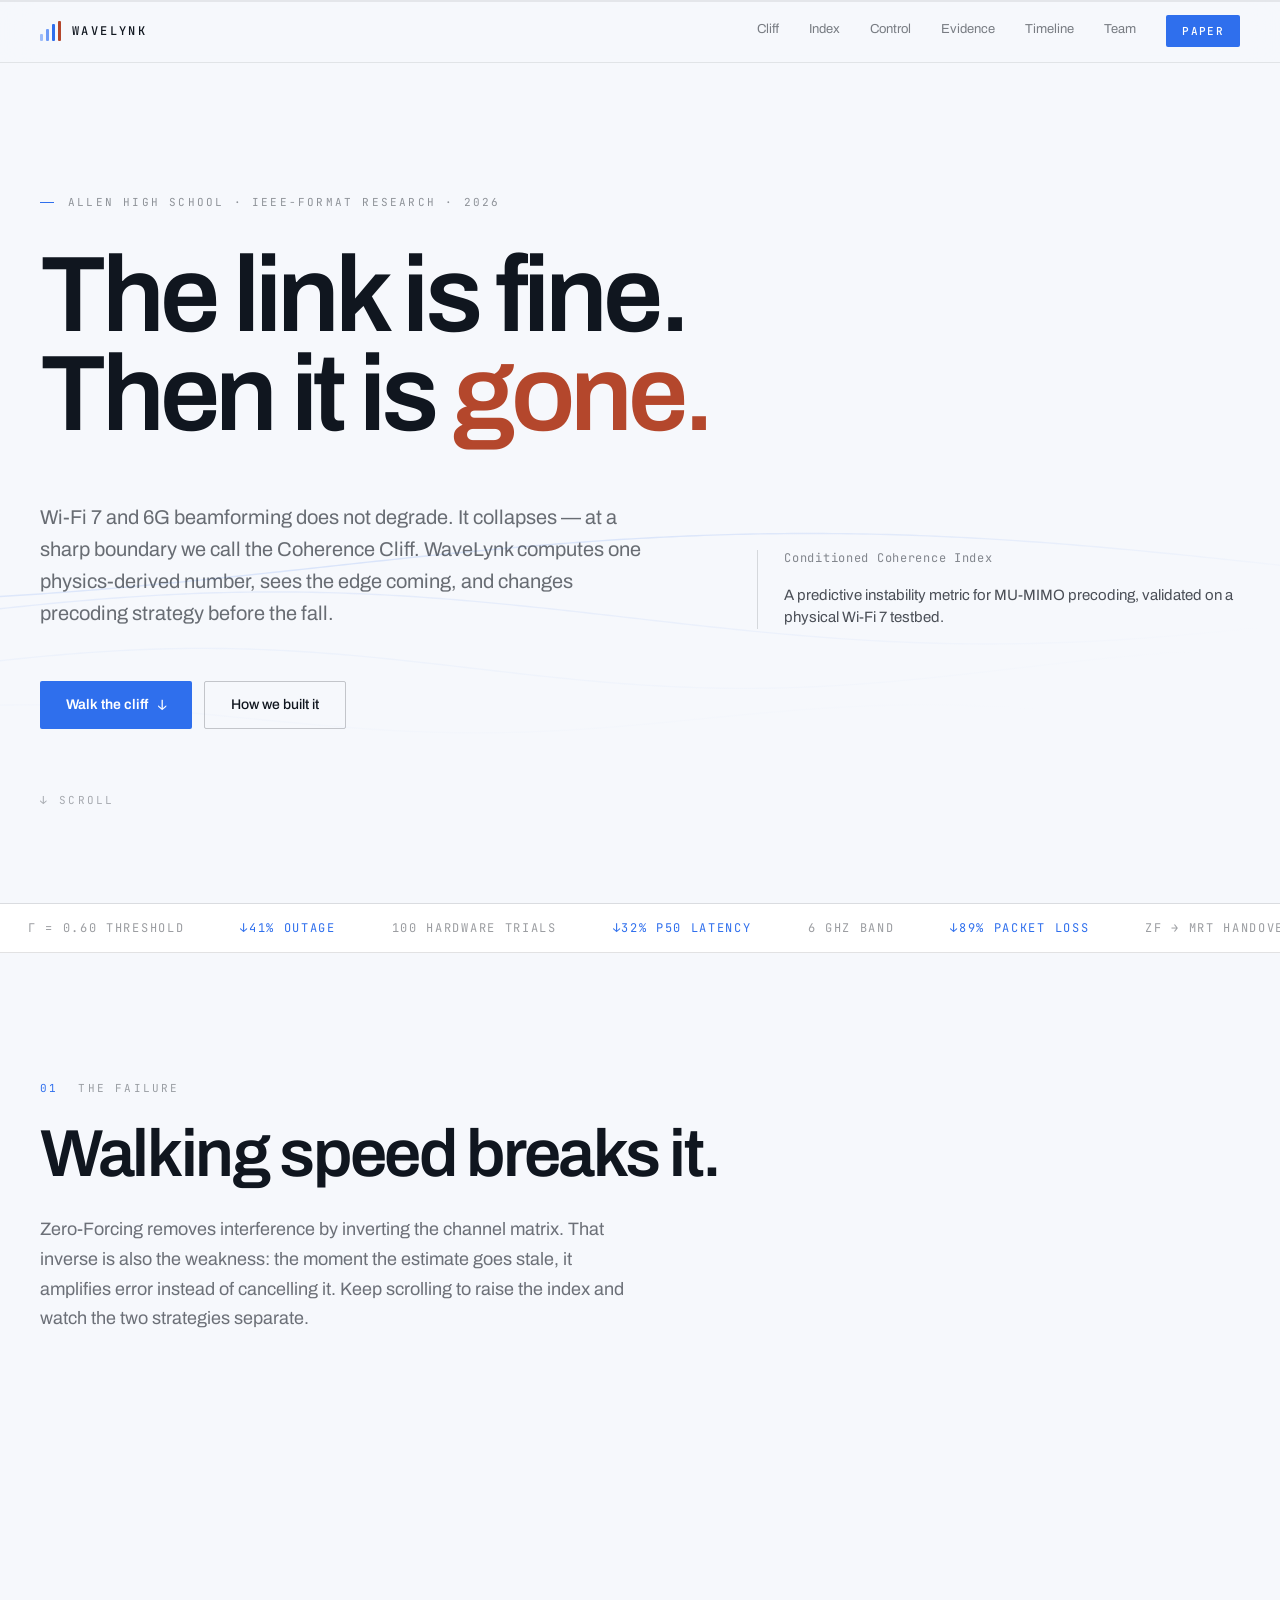
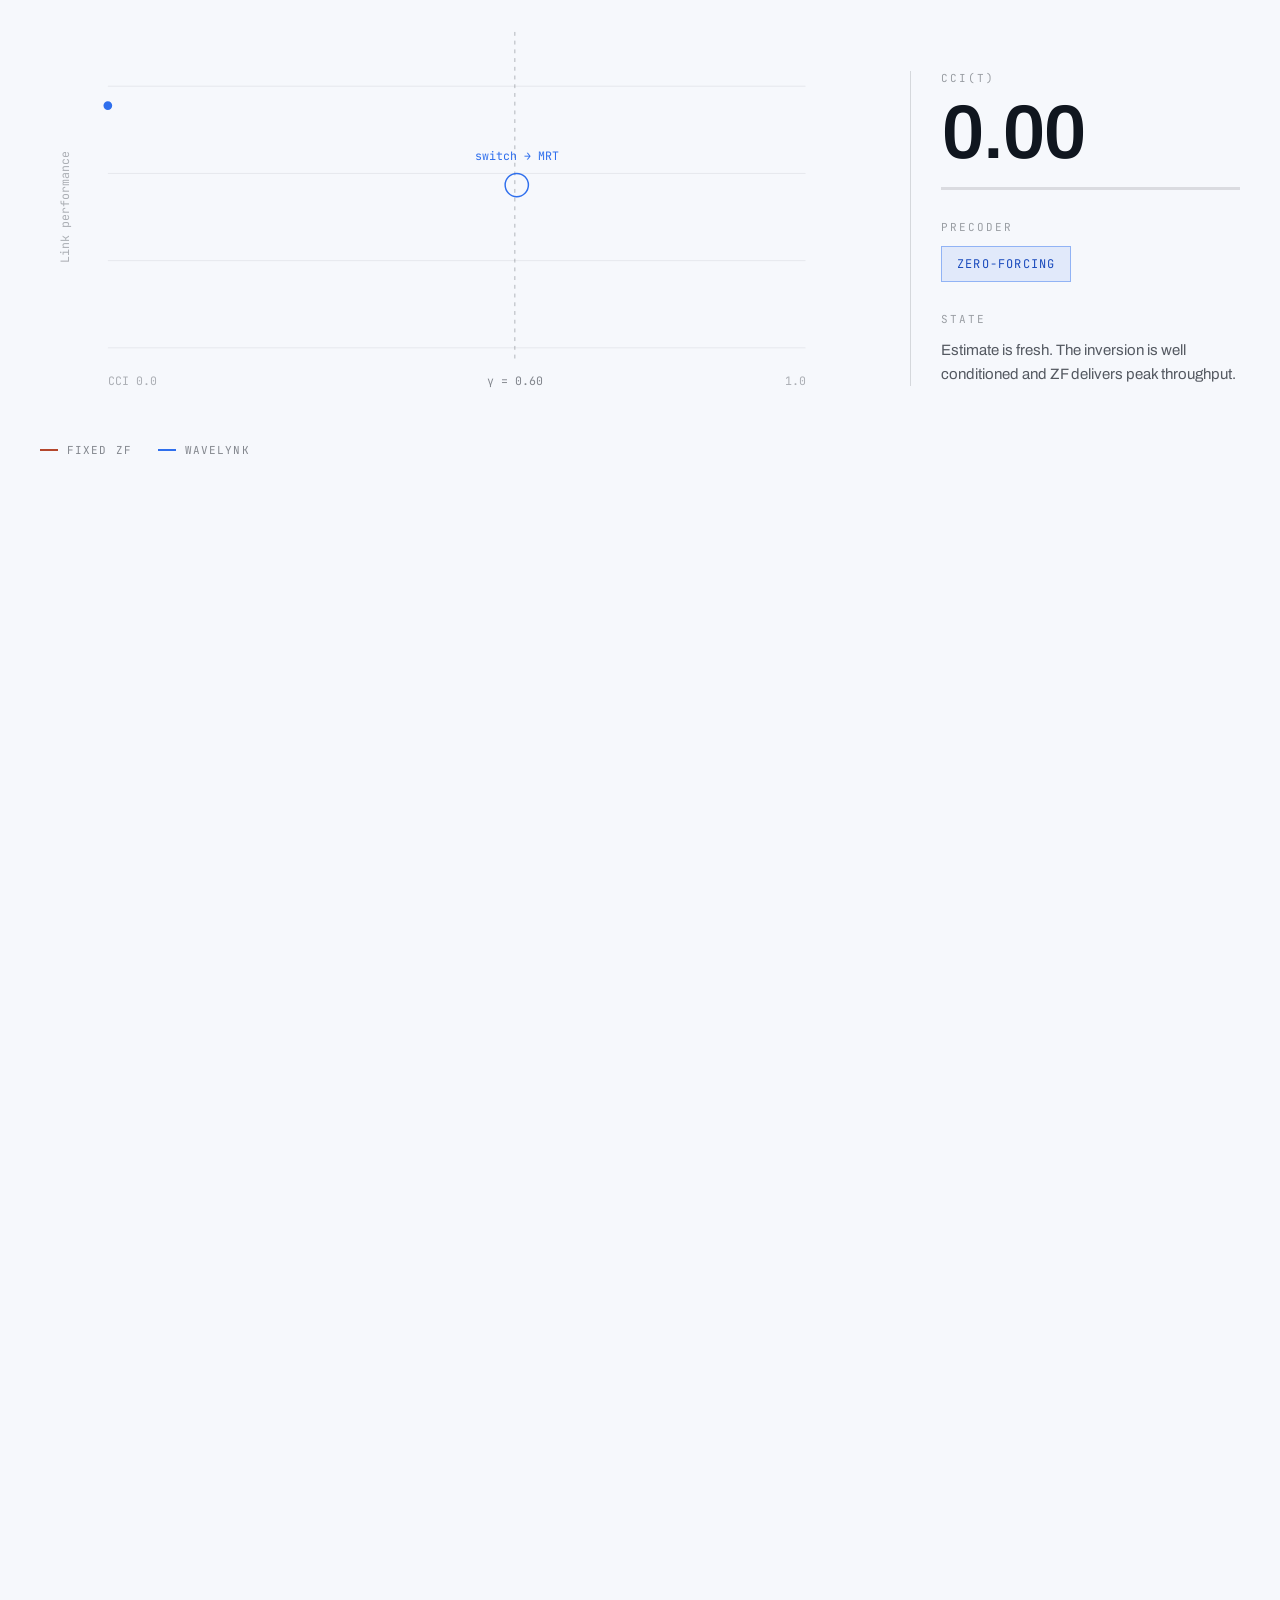
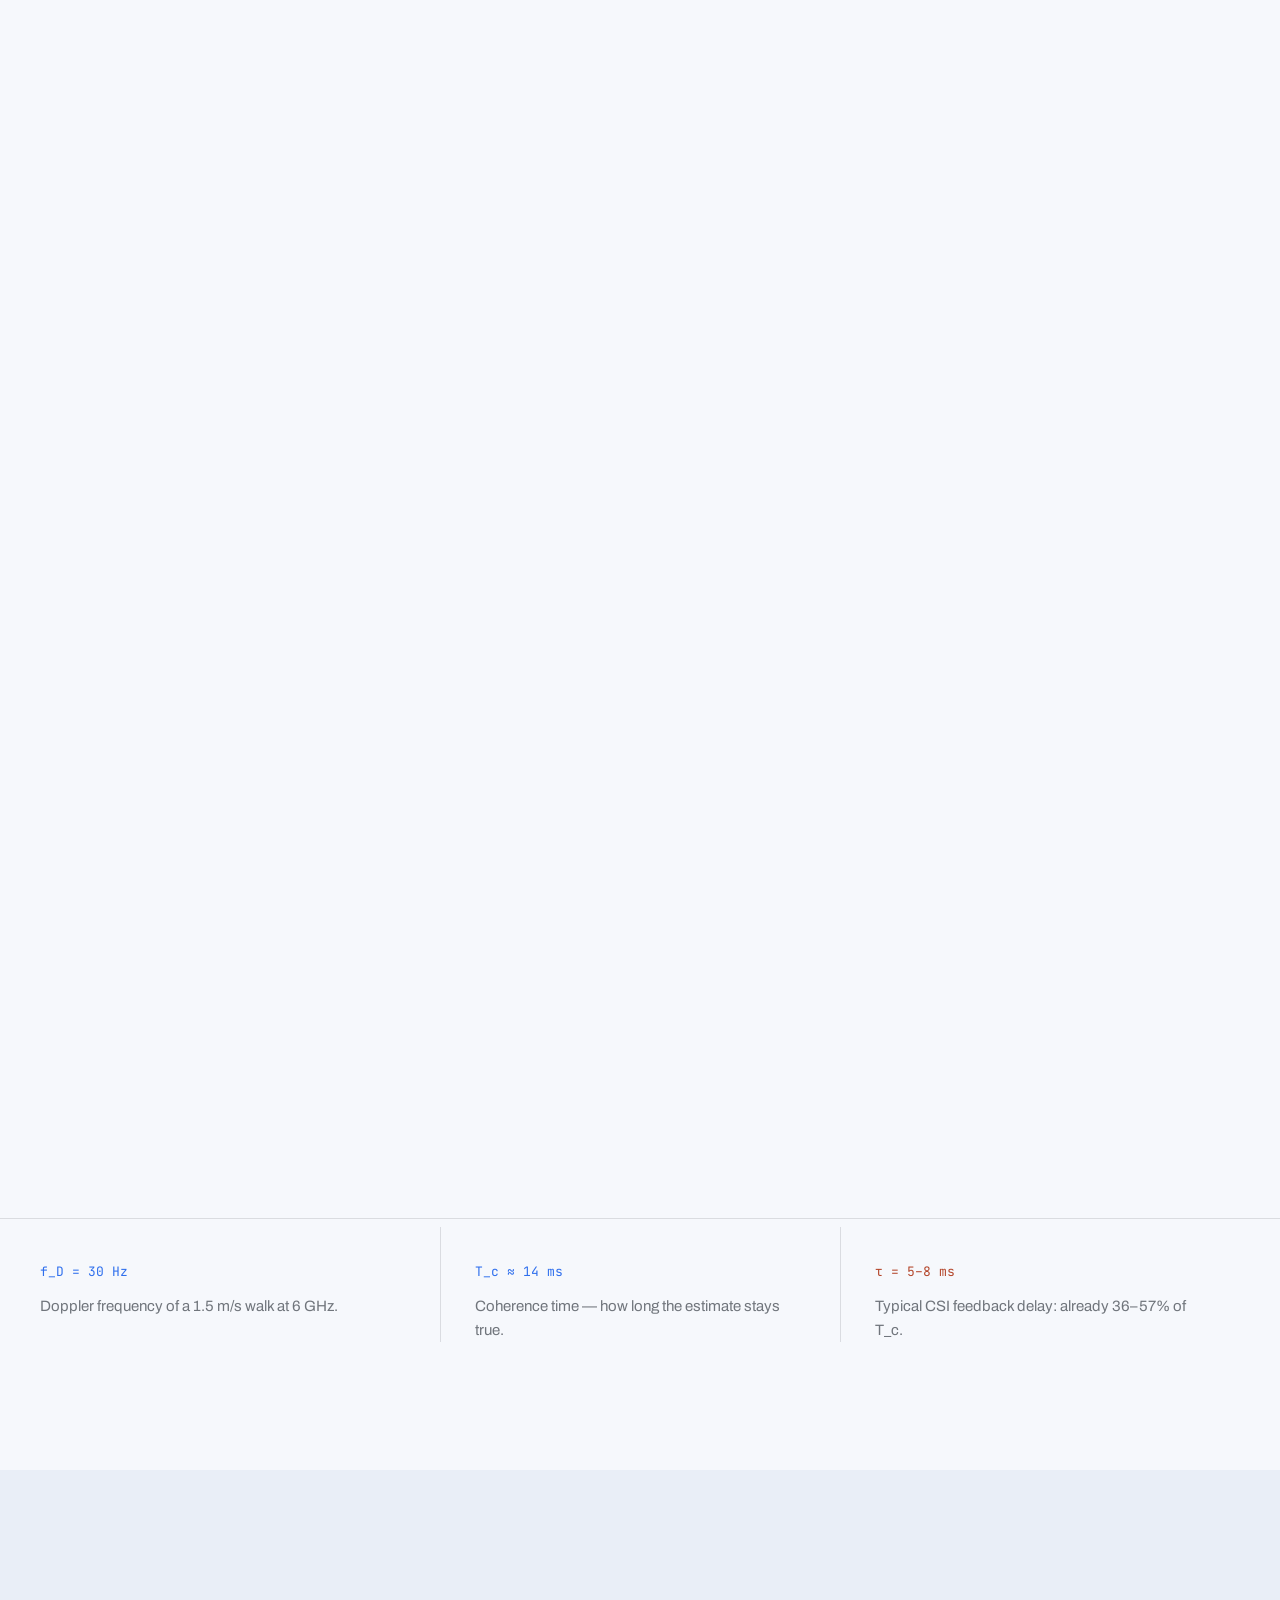
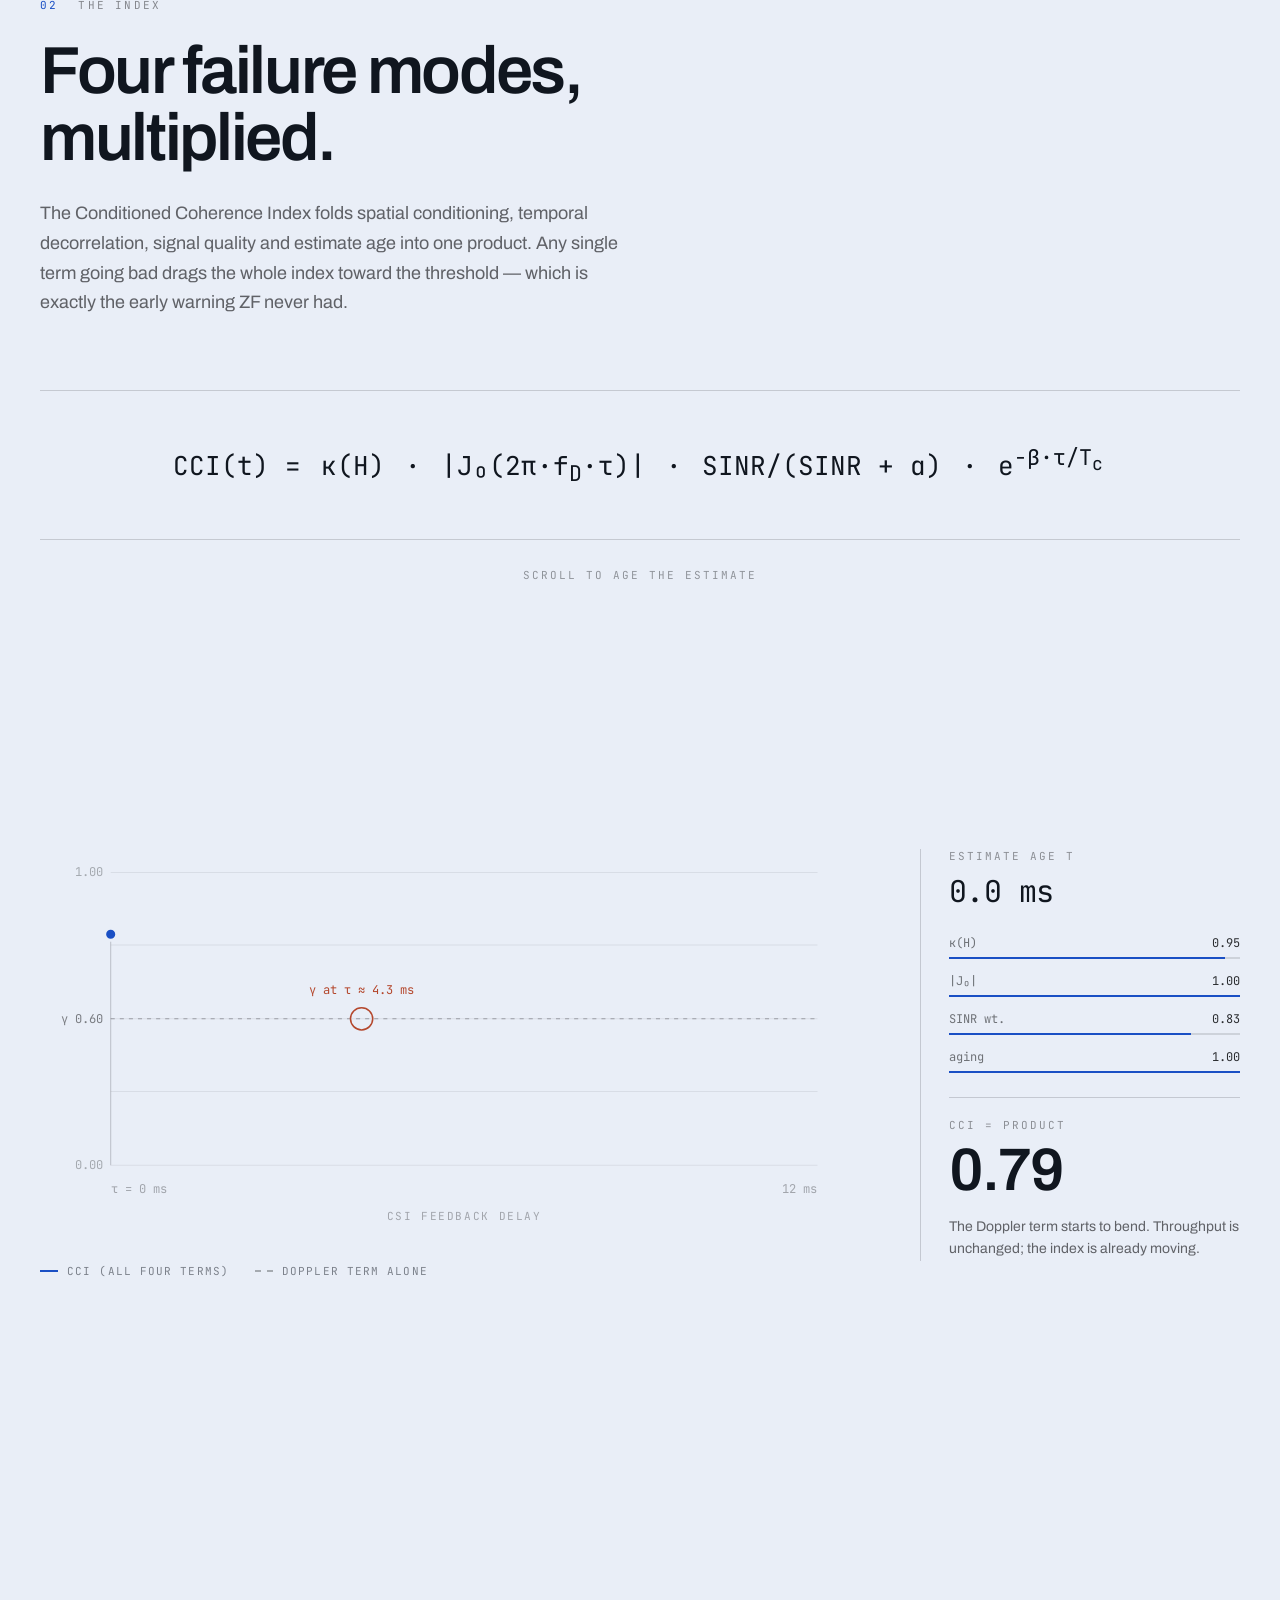
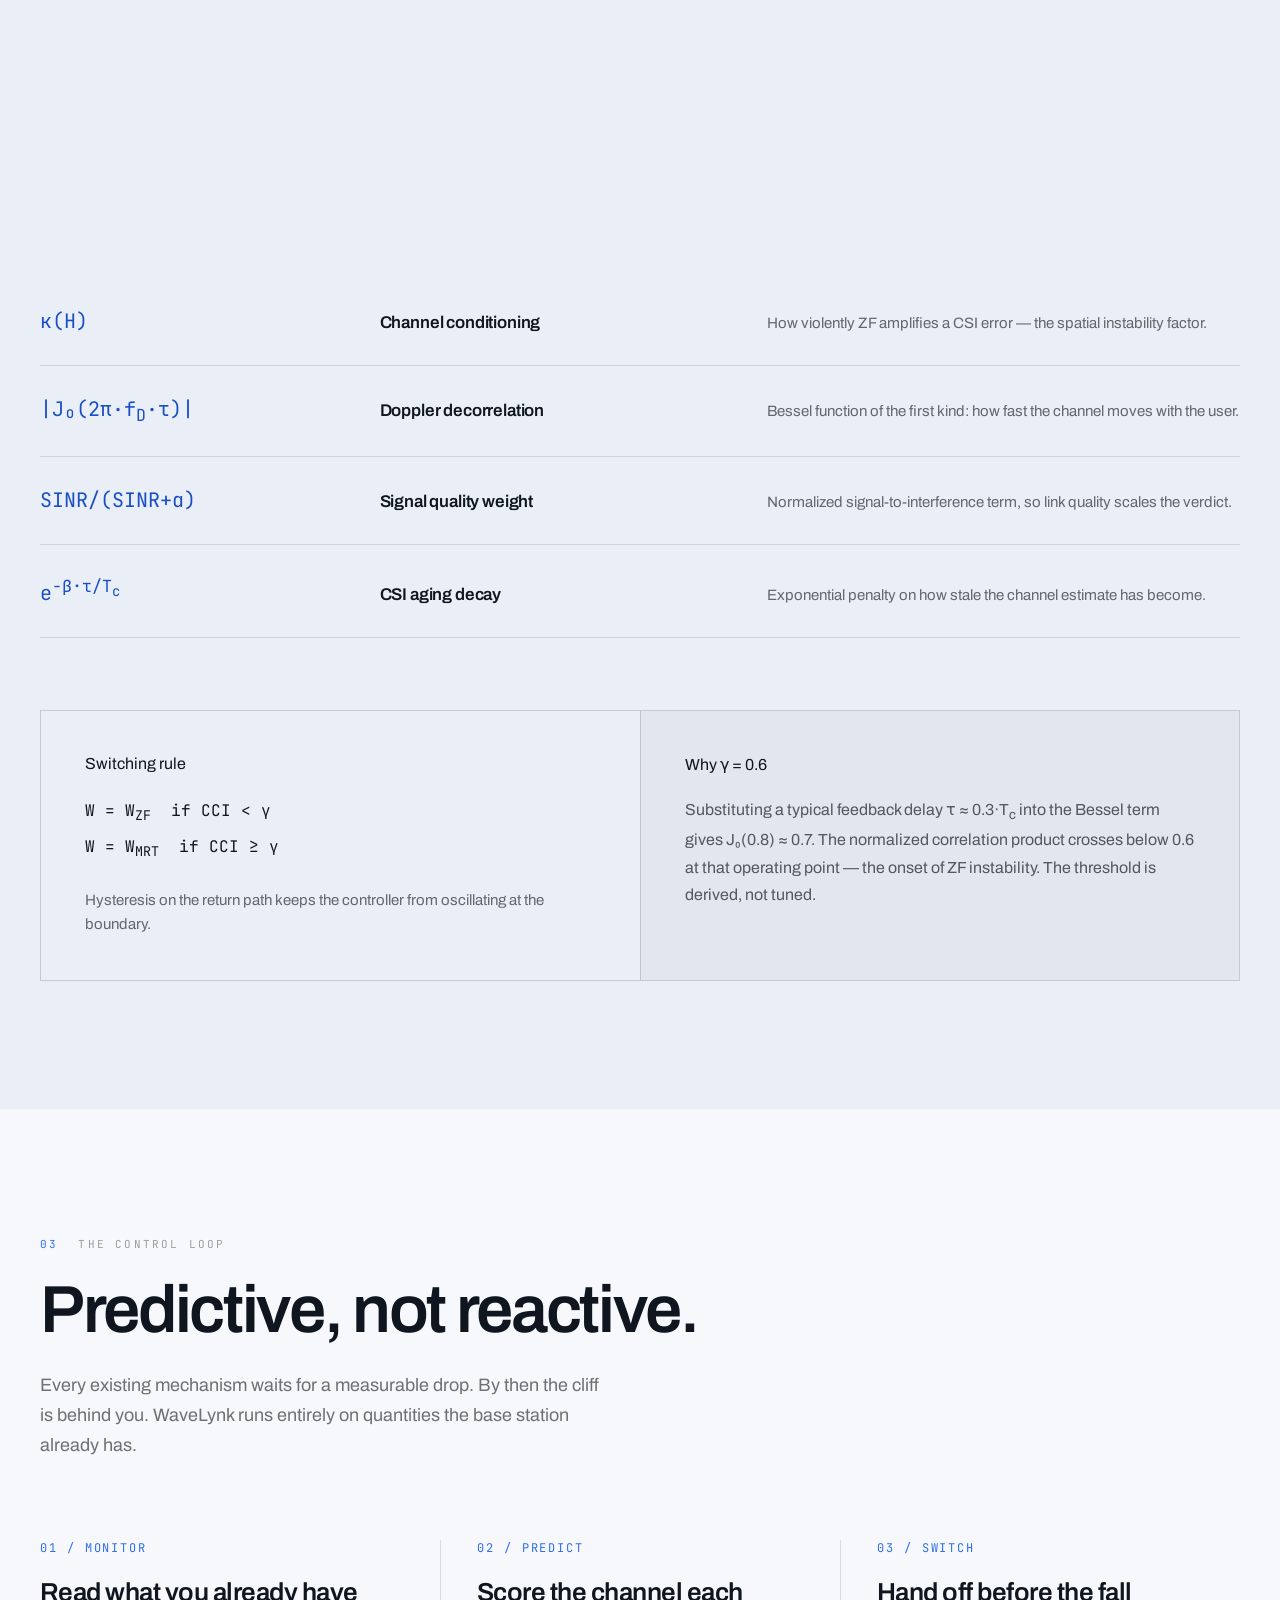
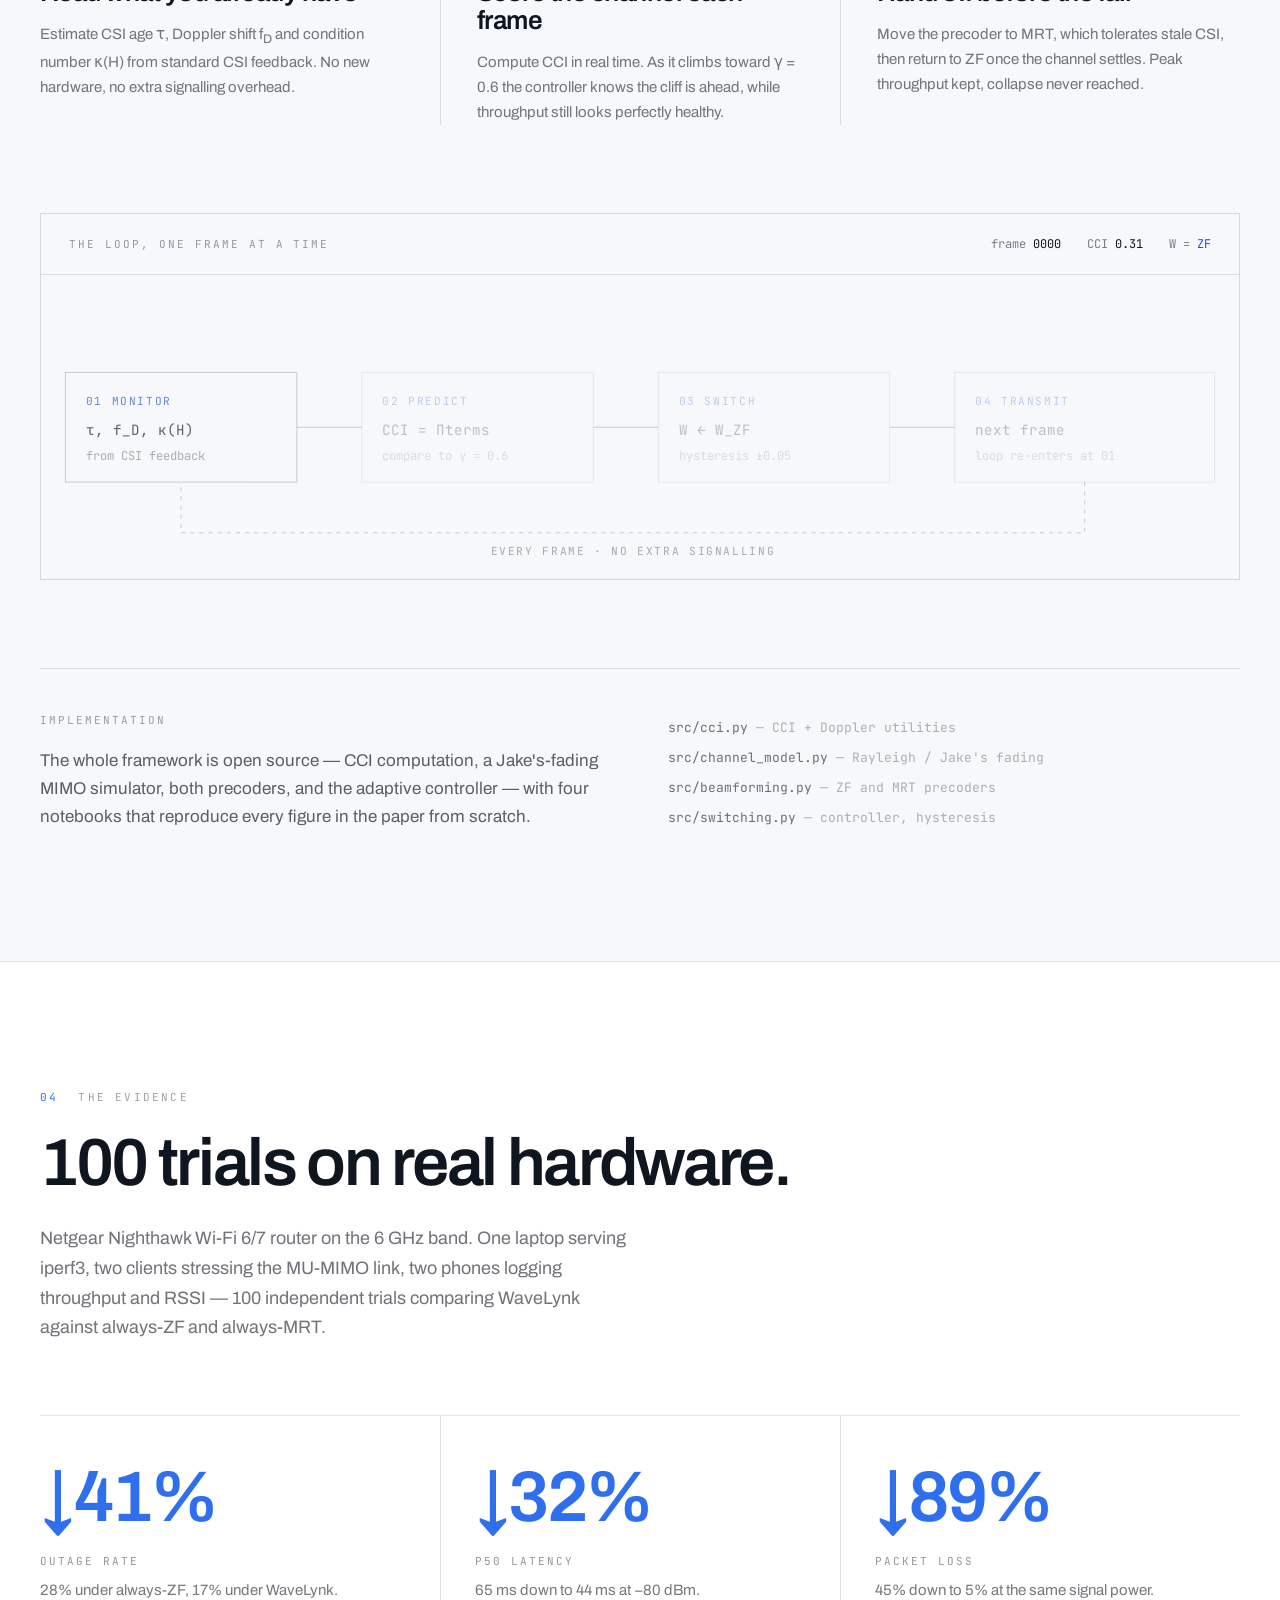
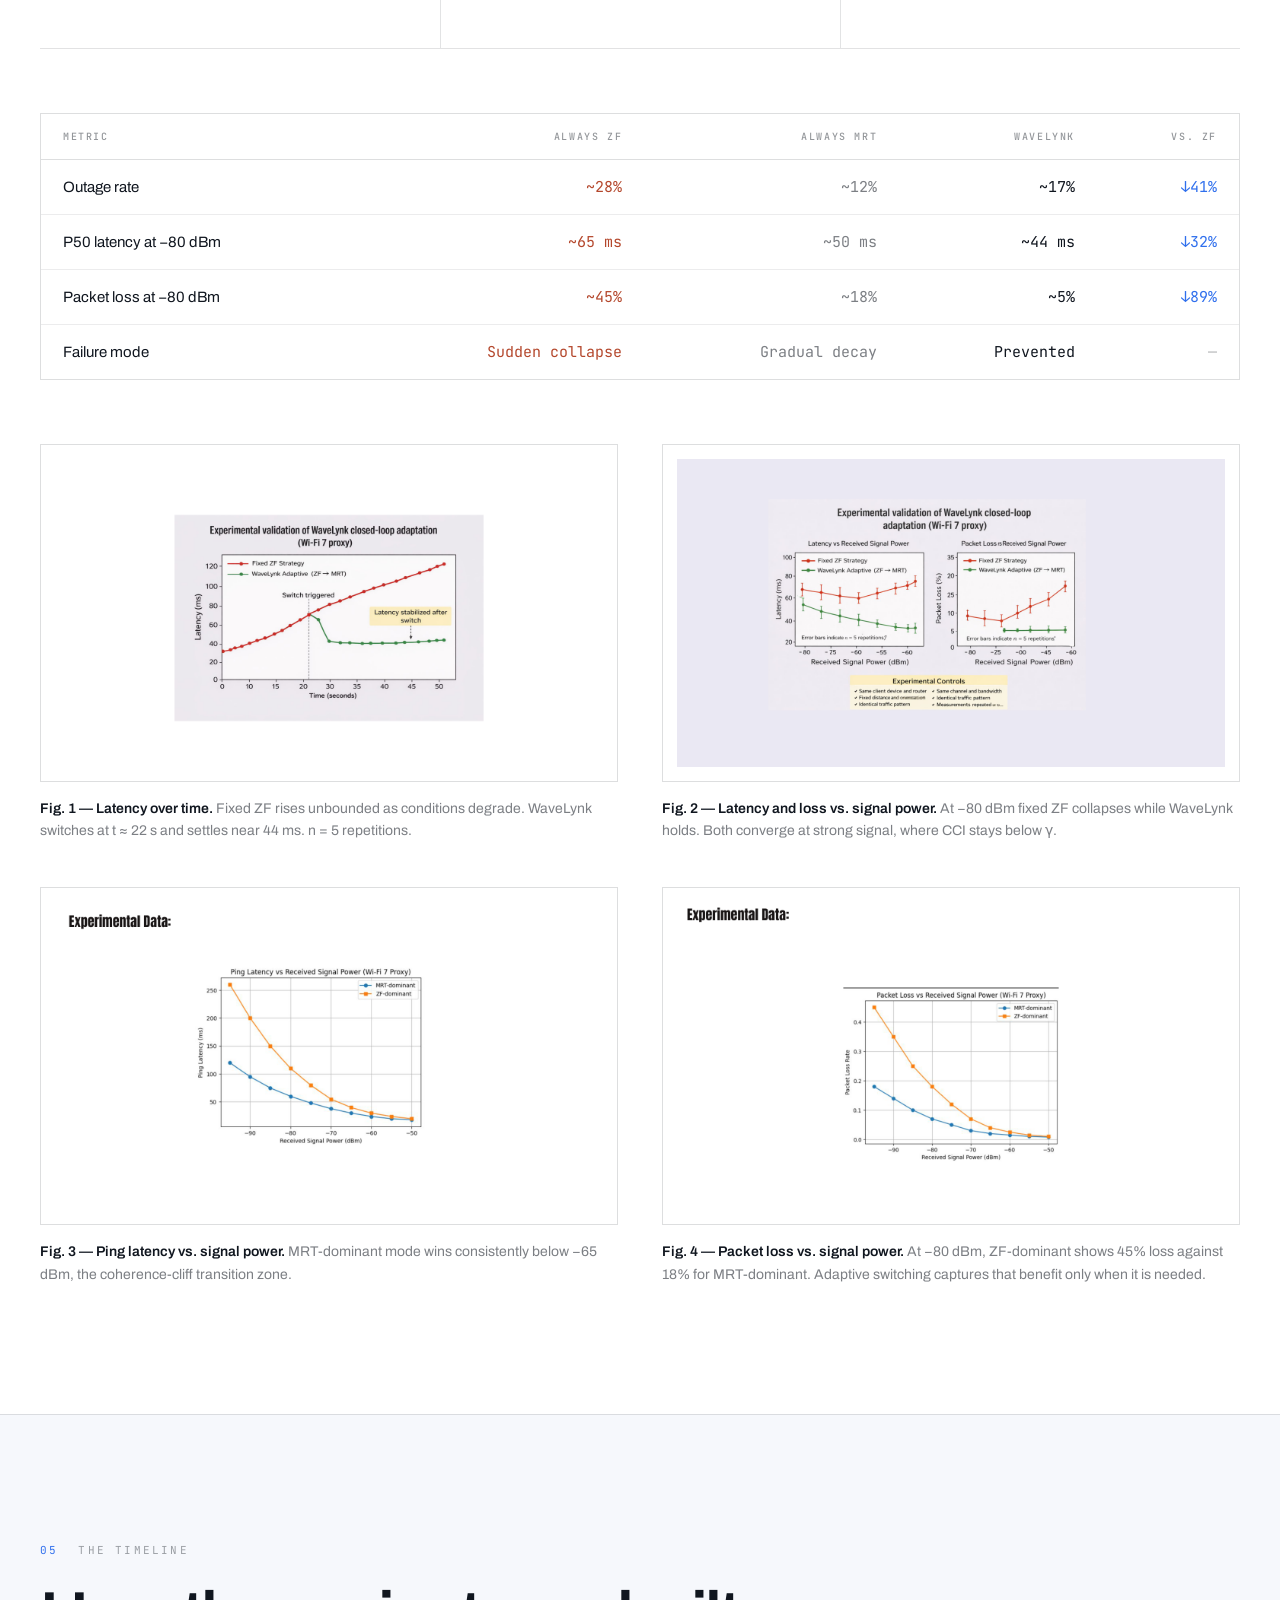
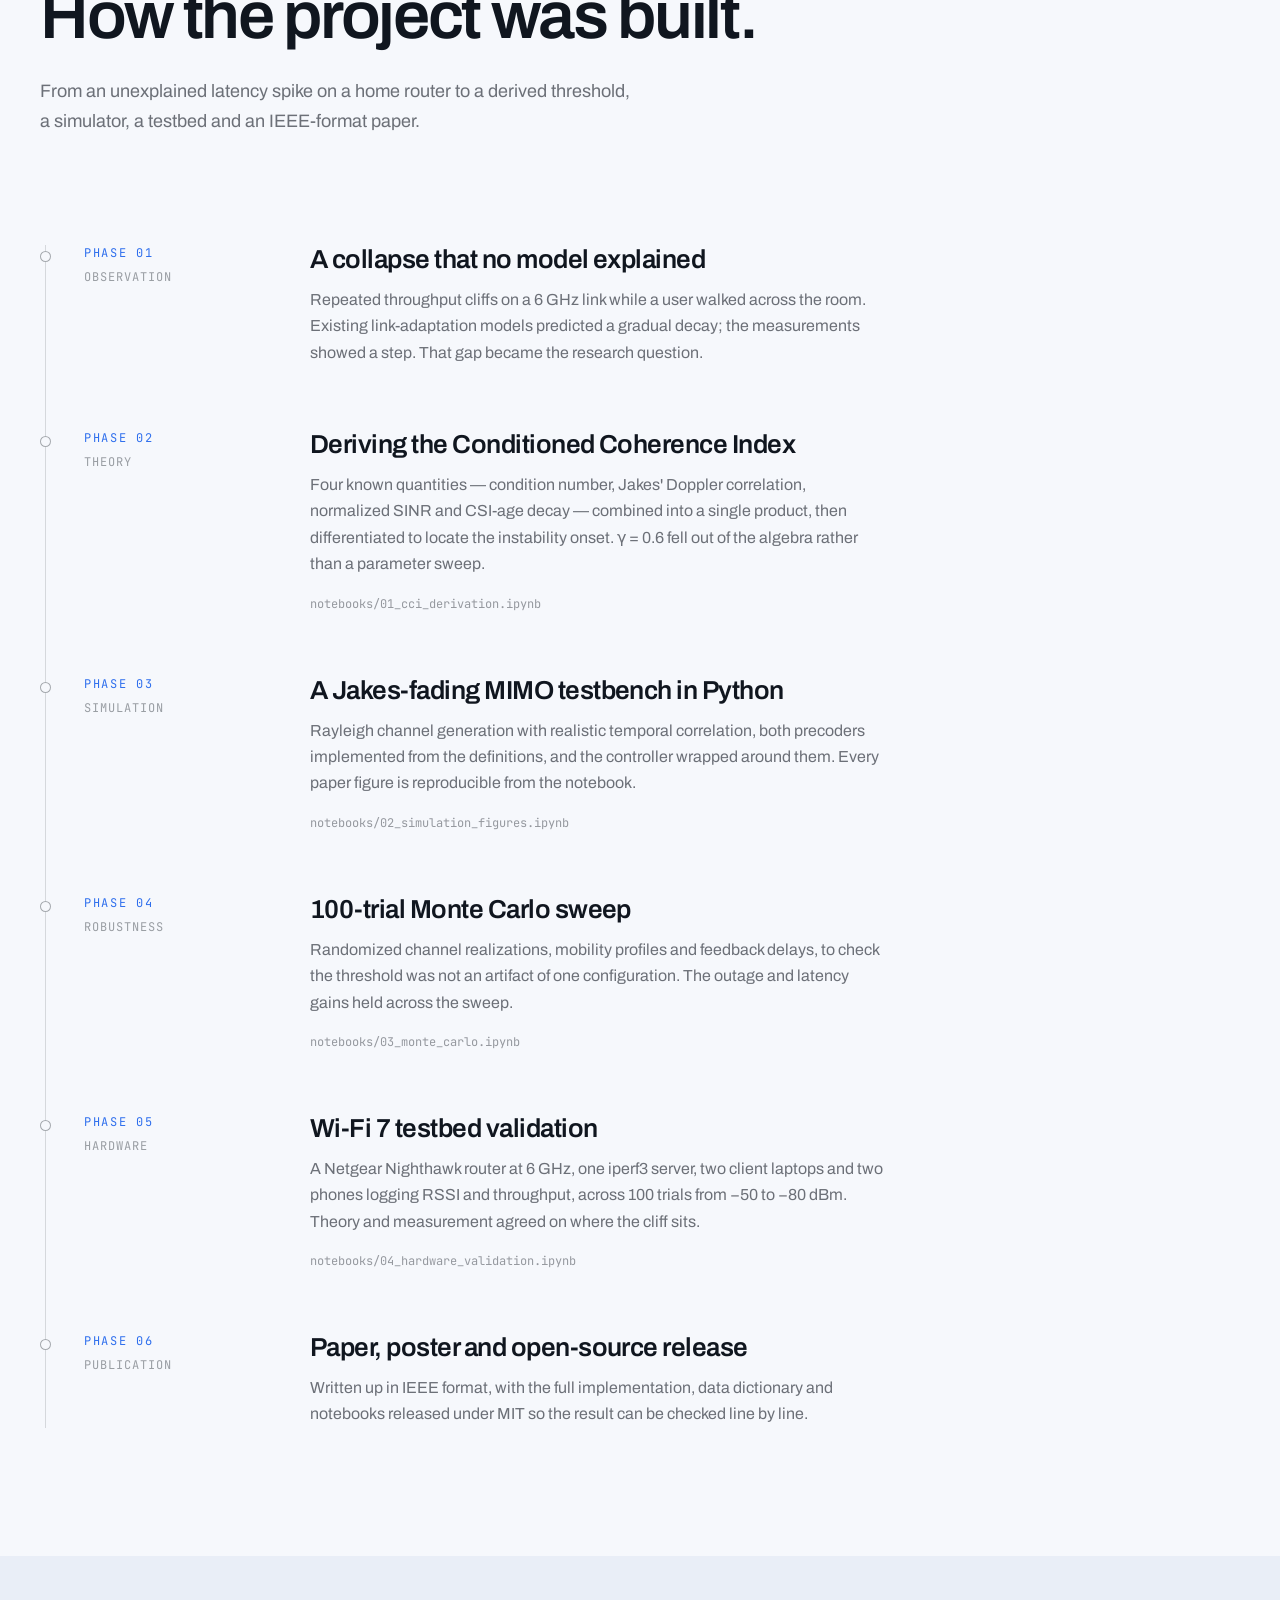
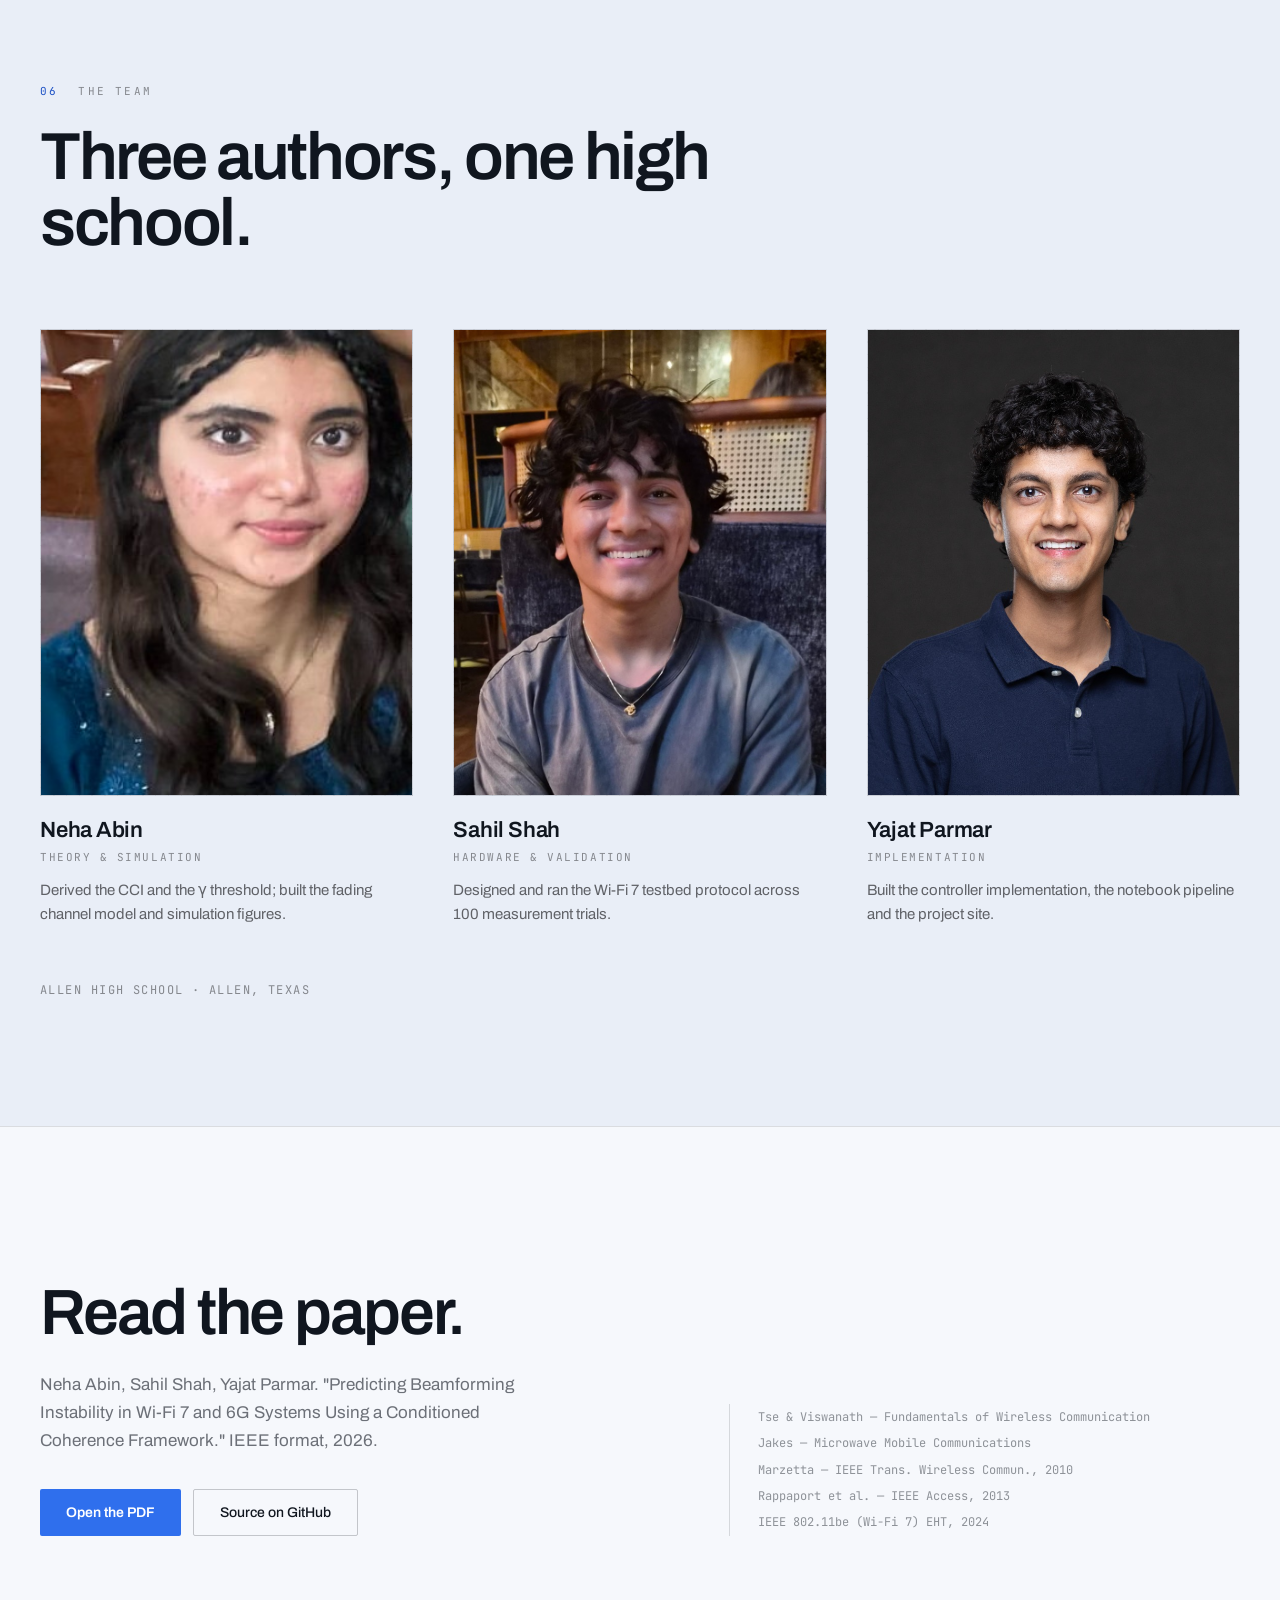
==== commit 3932f9a3: "feat: add Neha Abin portrait to team section" ====
--- a/site/index.html
+++ b/site/index.html
@@ -572,7 +572,9 @@
 
       <div class="wv-team-grid">
         <div data-reveal>
-          <div class="wv-portrait"><span>portrait</span></div>
+          <div class="wv-portrait">
+            <img src="images/neha.png" alt="Neha Abin" />
+          </div>
           <h3>Neha Abin</h3>
           <div class="role">Theory &amp; simulation</div>
           <p class="bio">Derived the CCI and the γ threshold; built the fading channel model and simulation figures.</p>
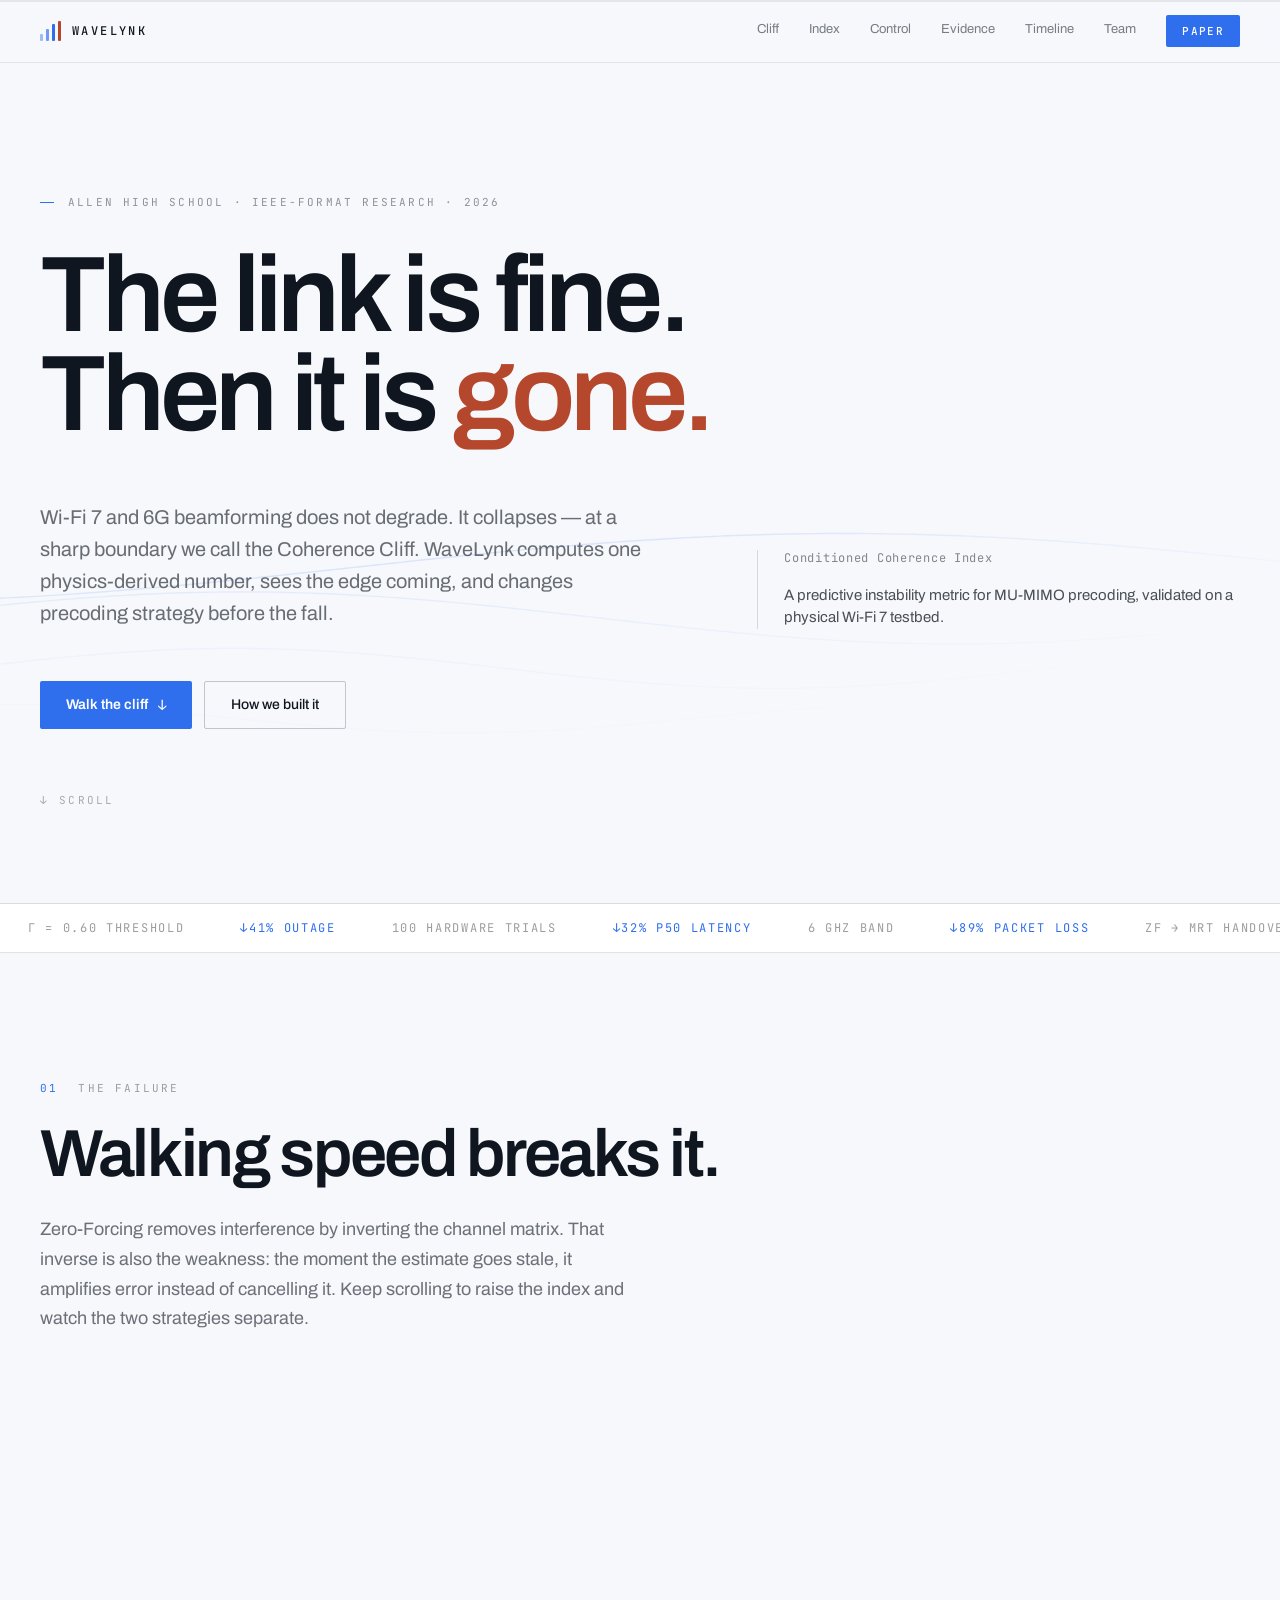
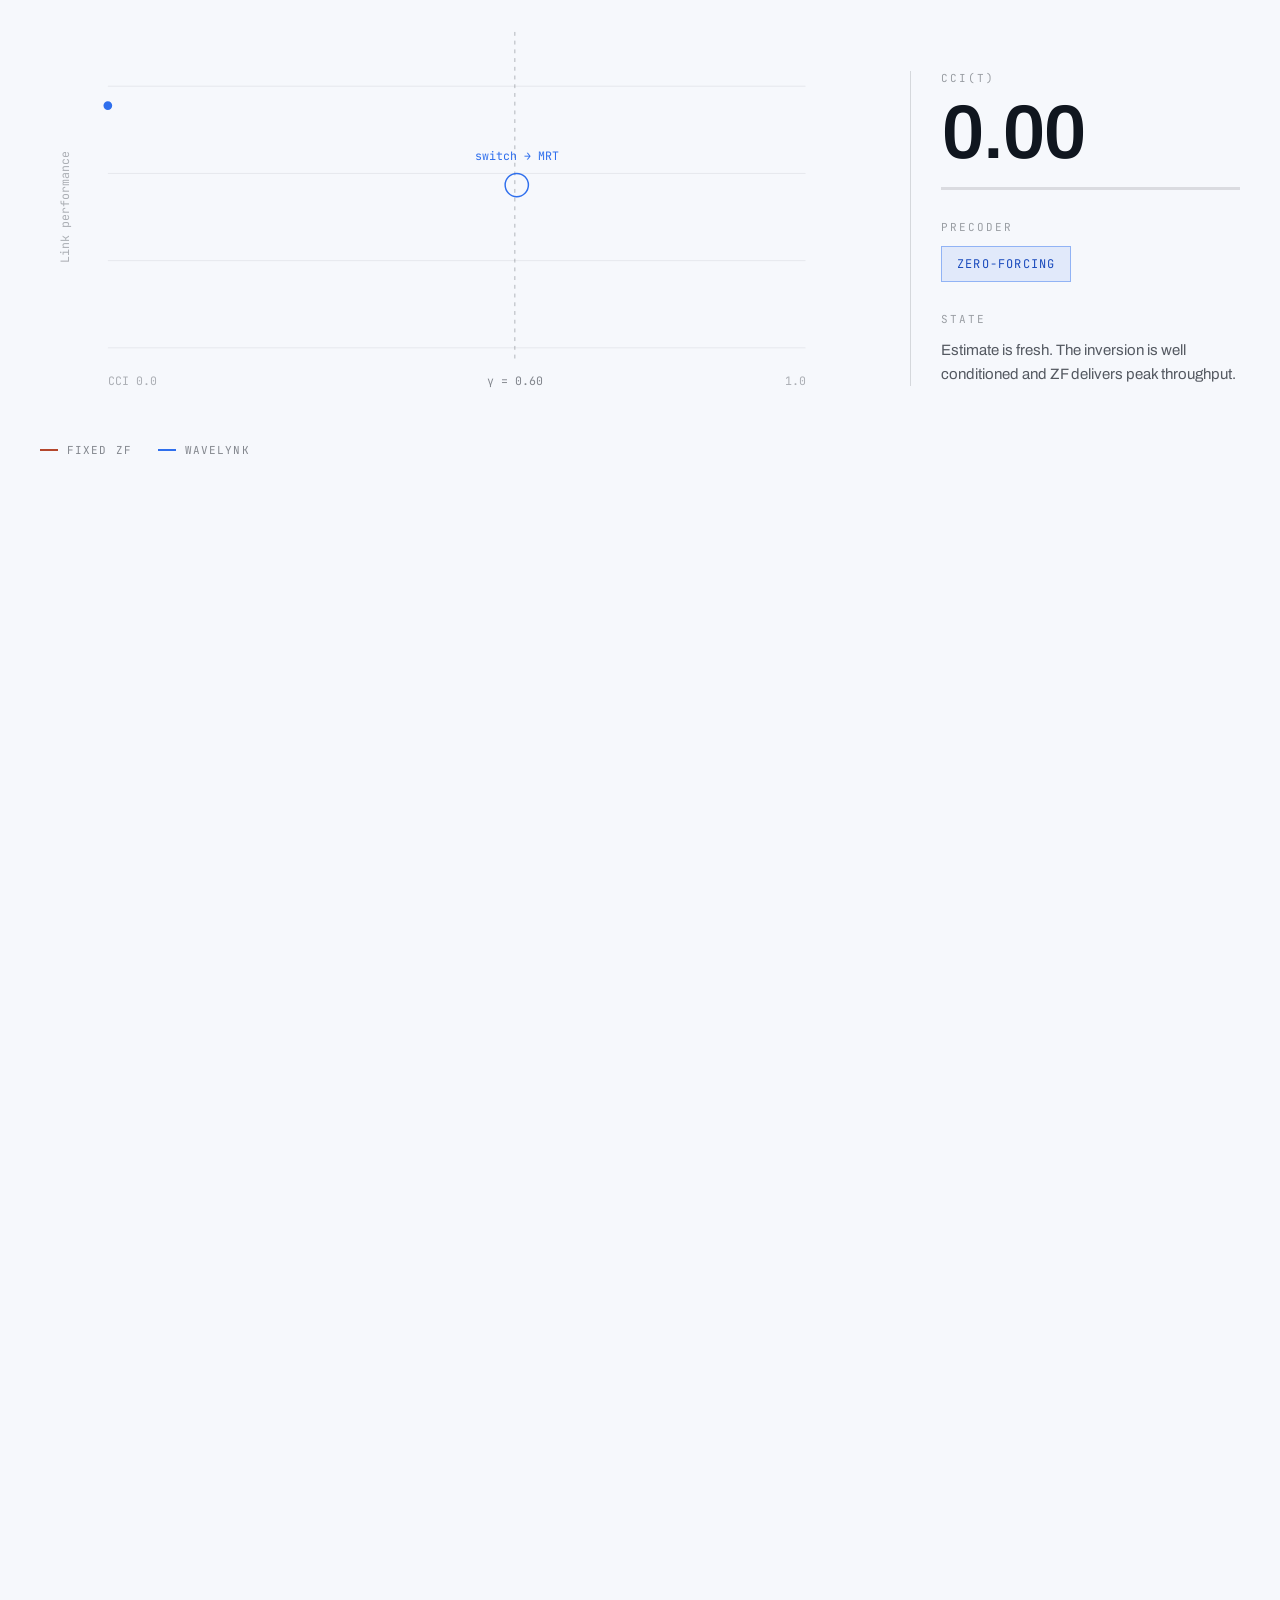
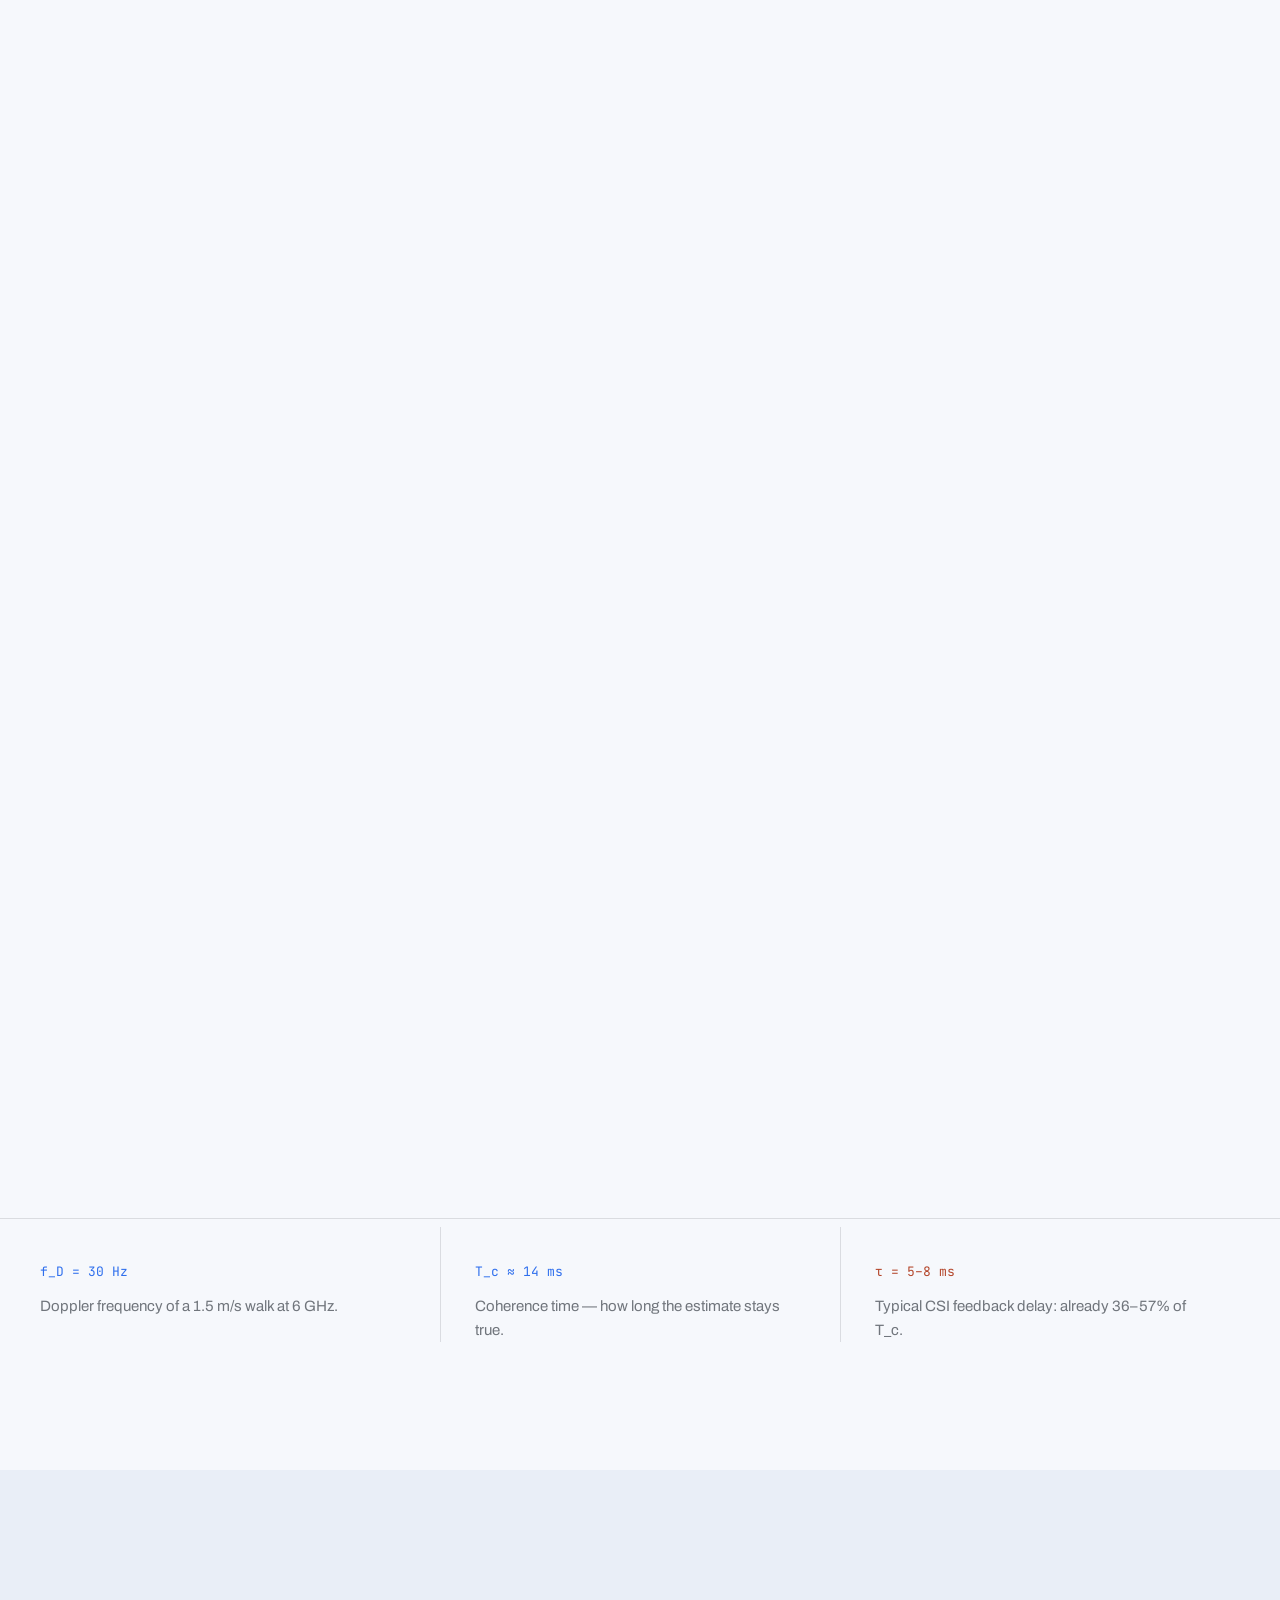
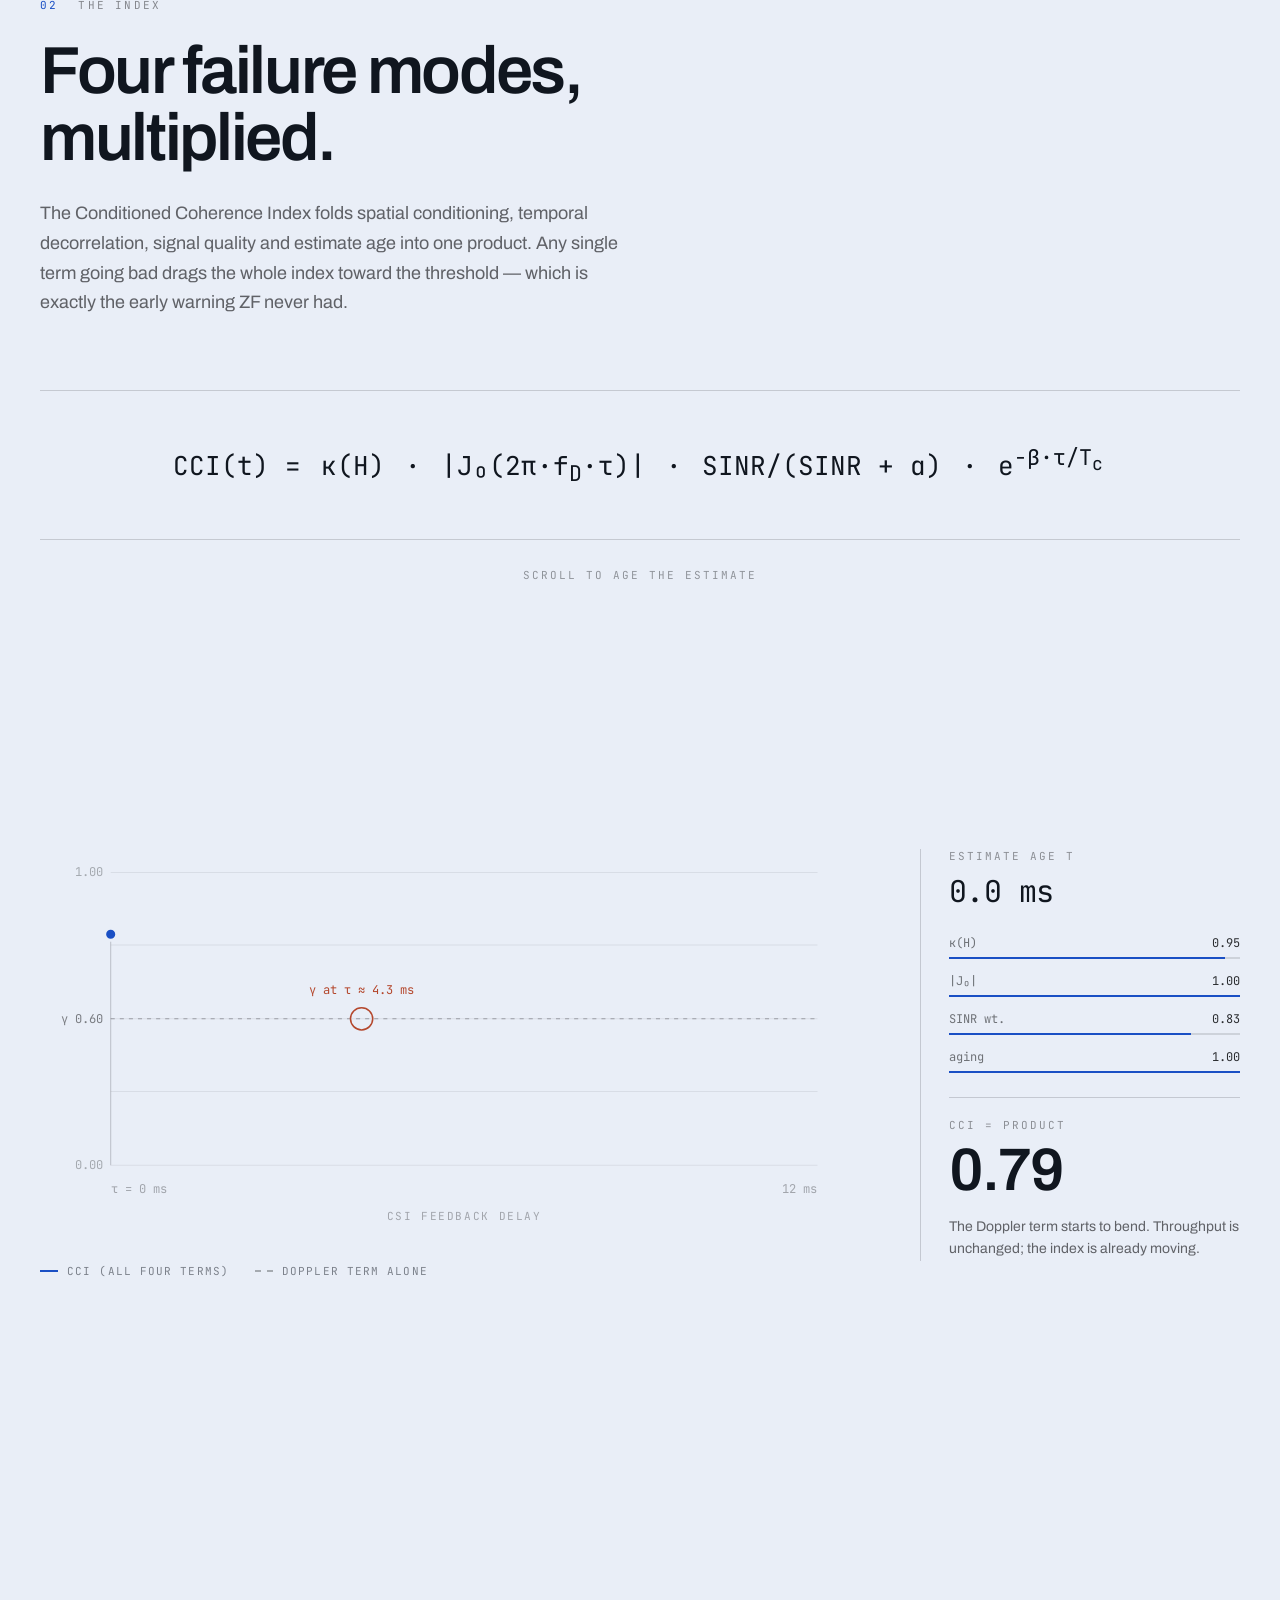
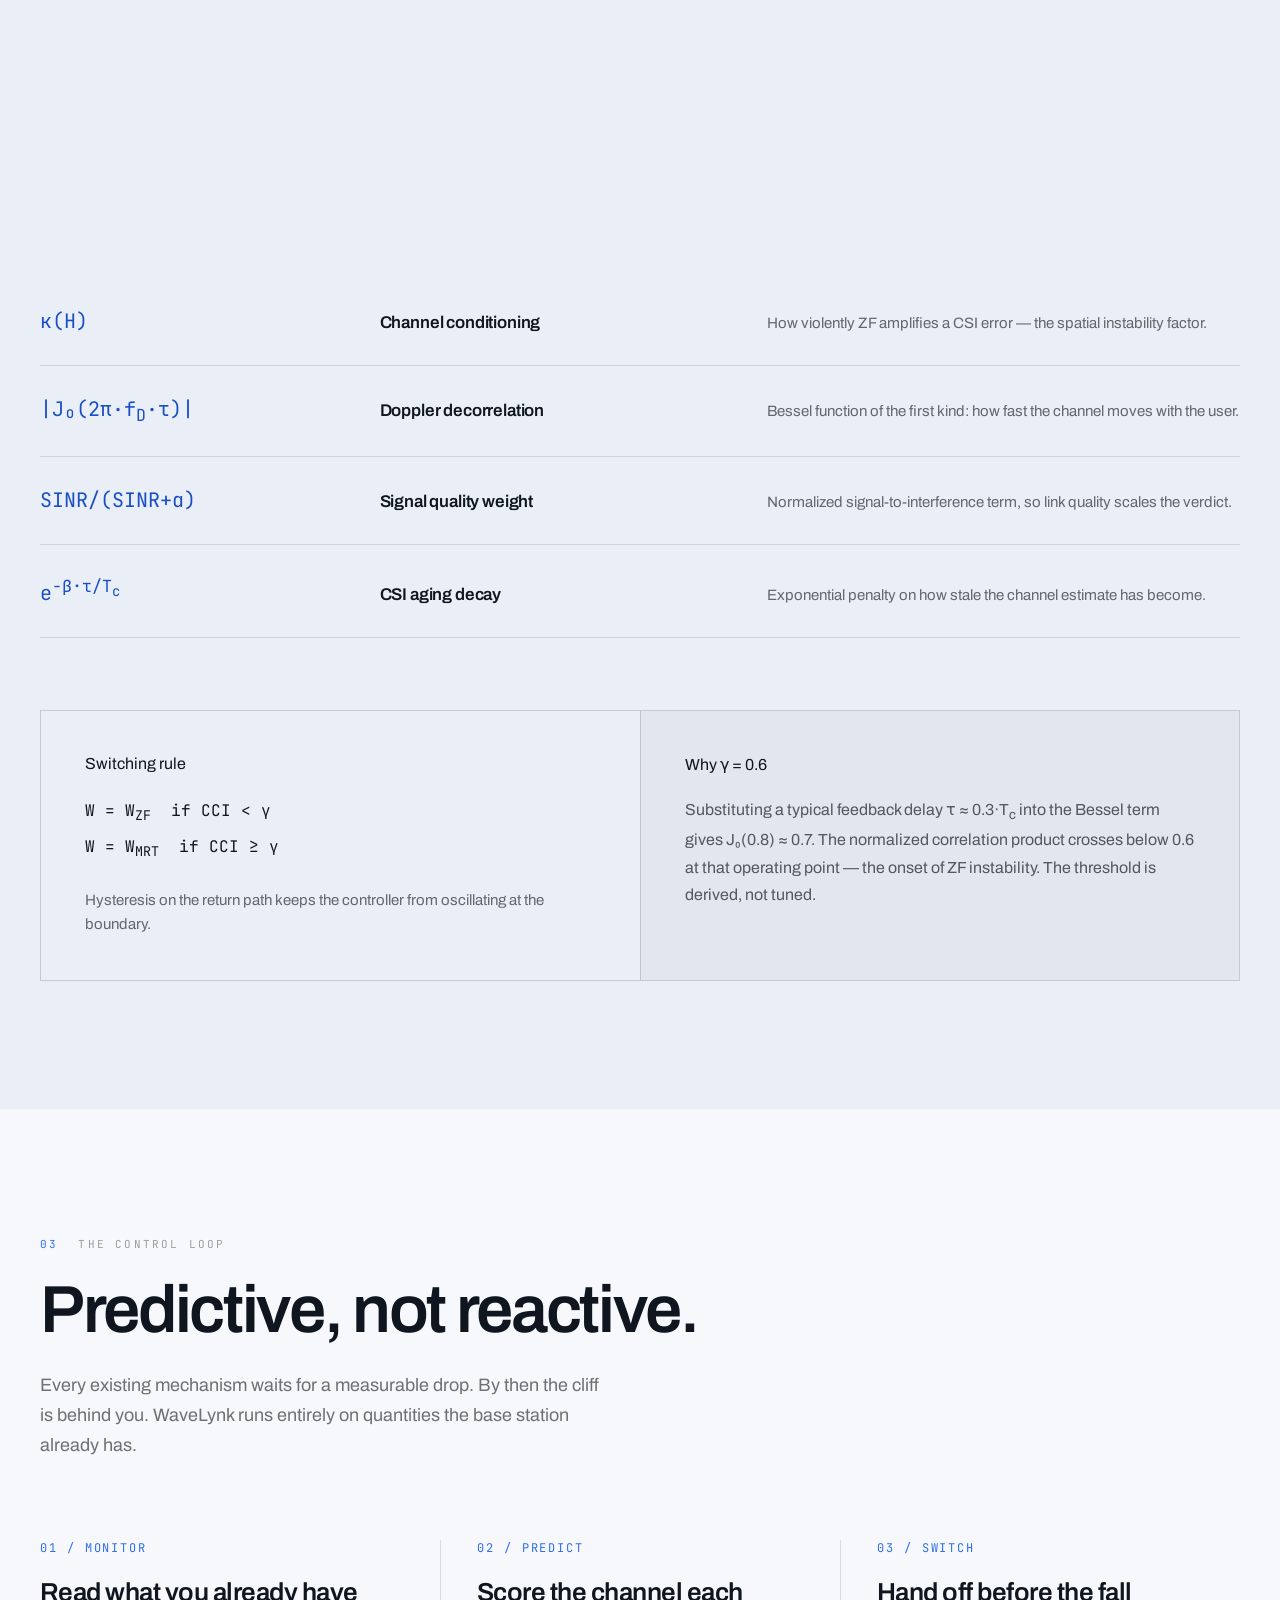
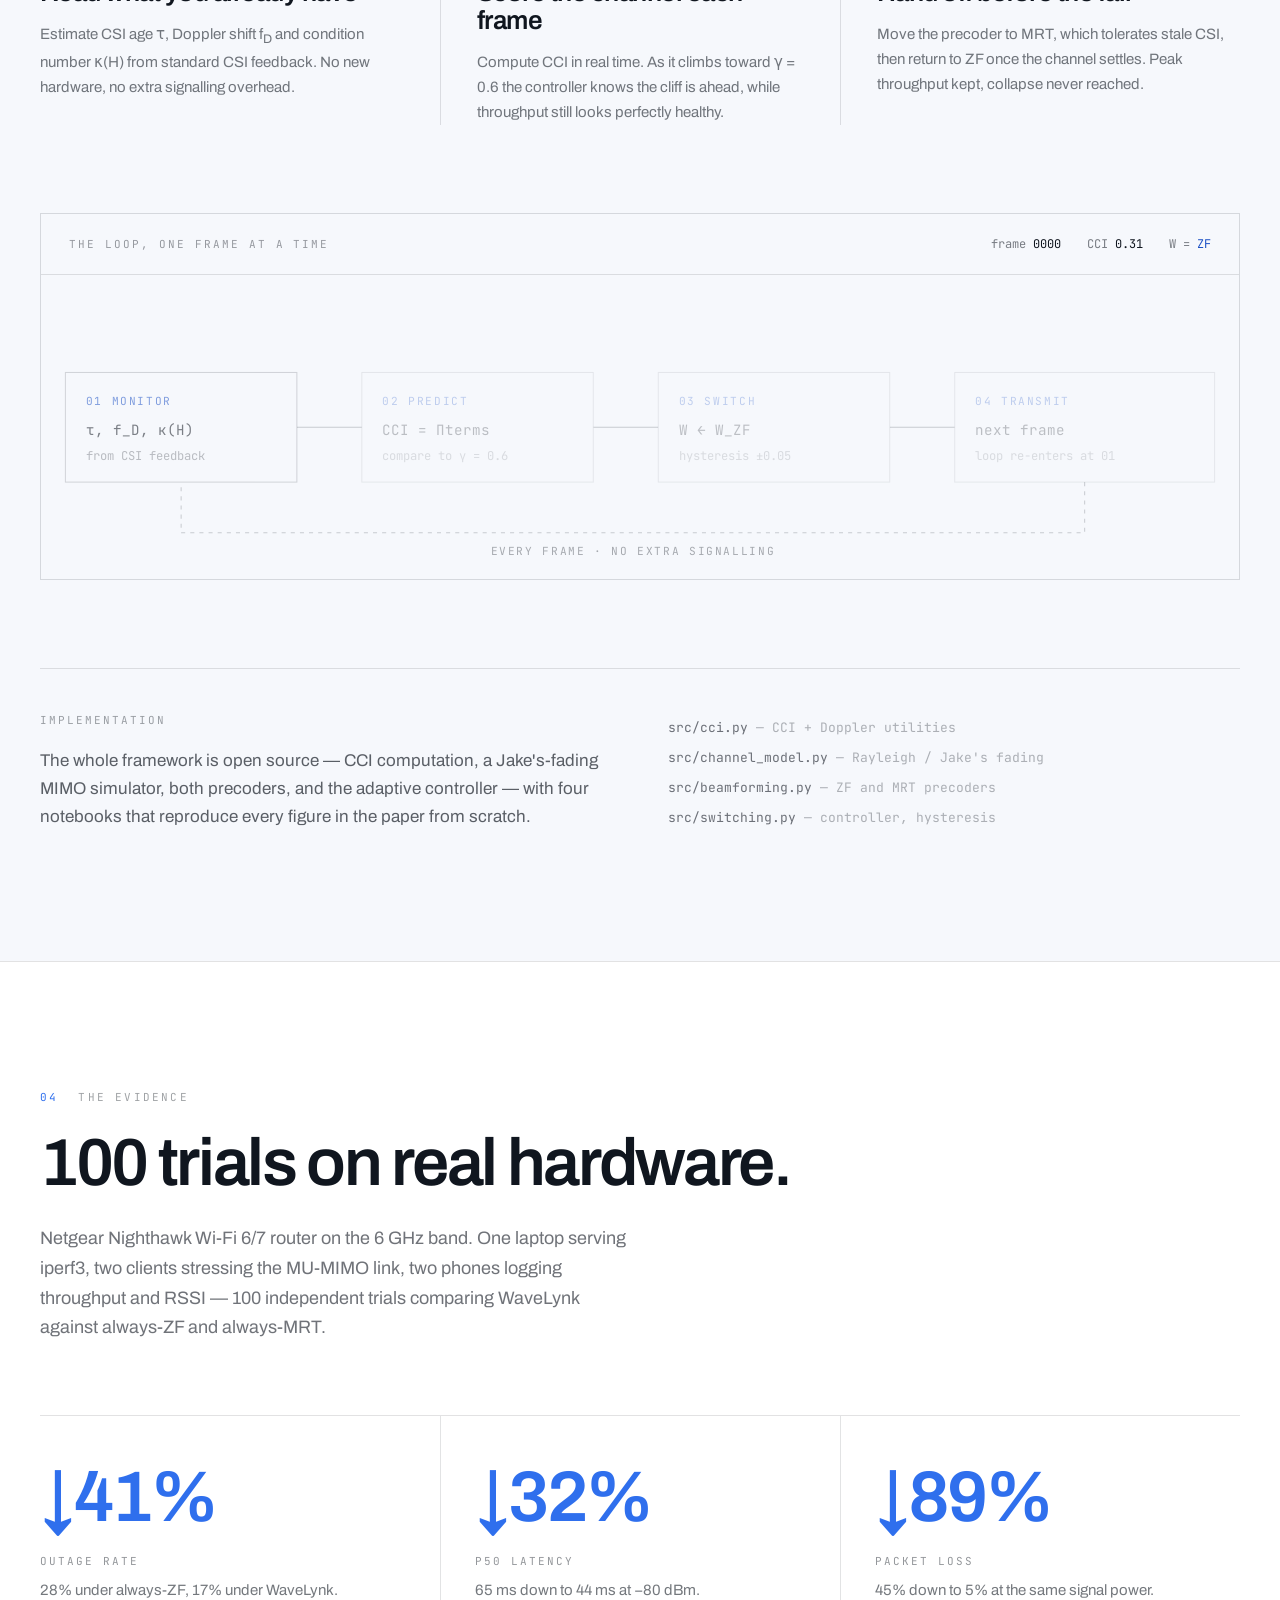
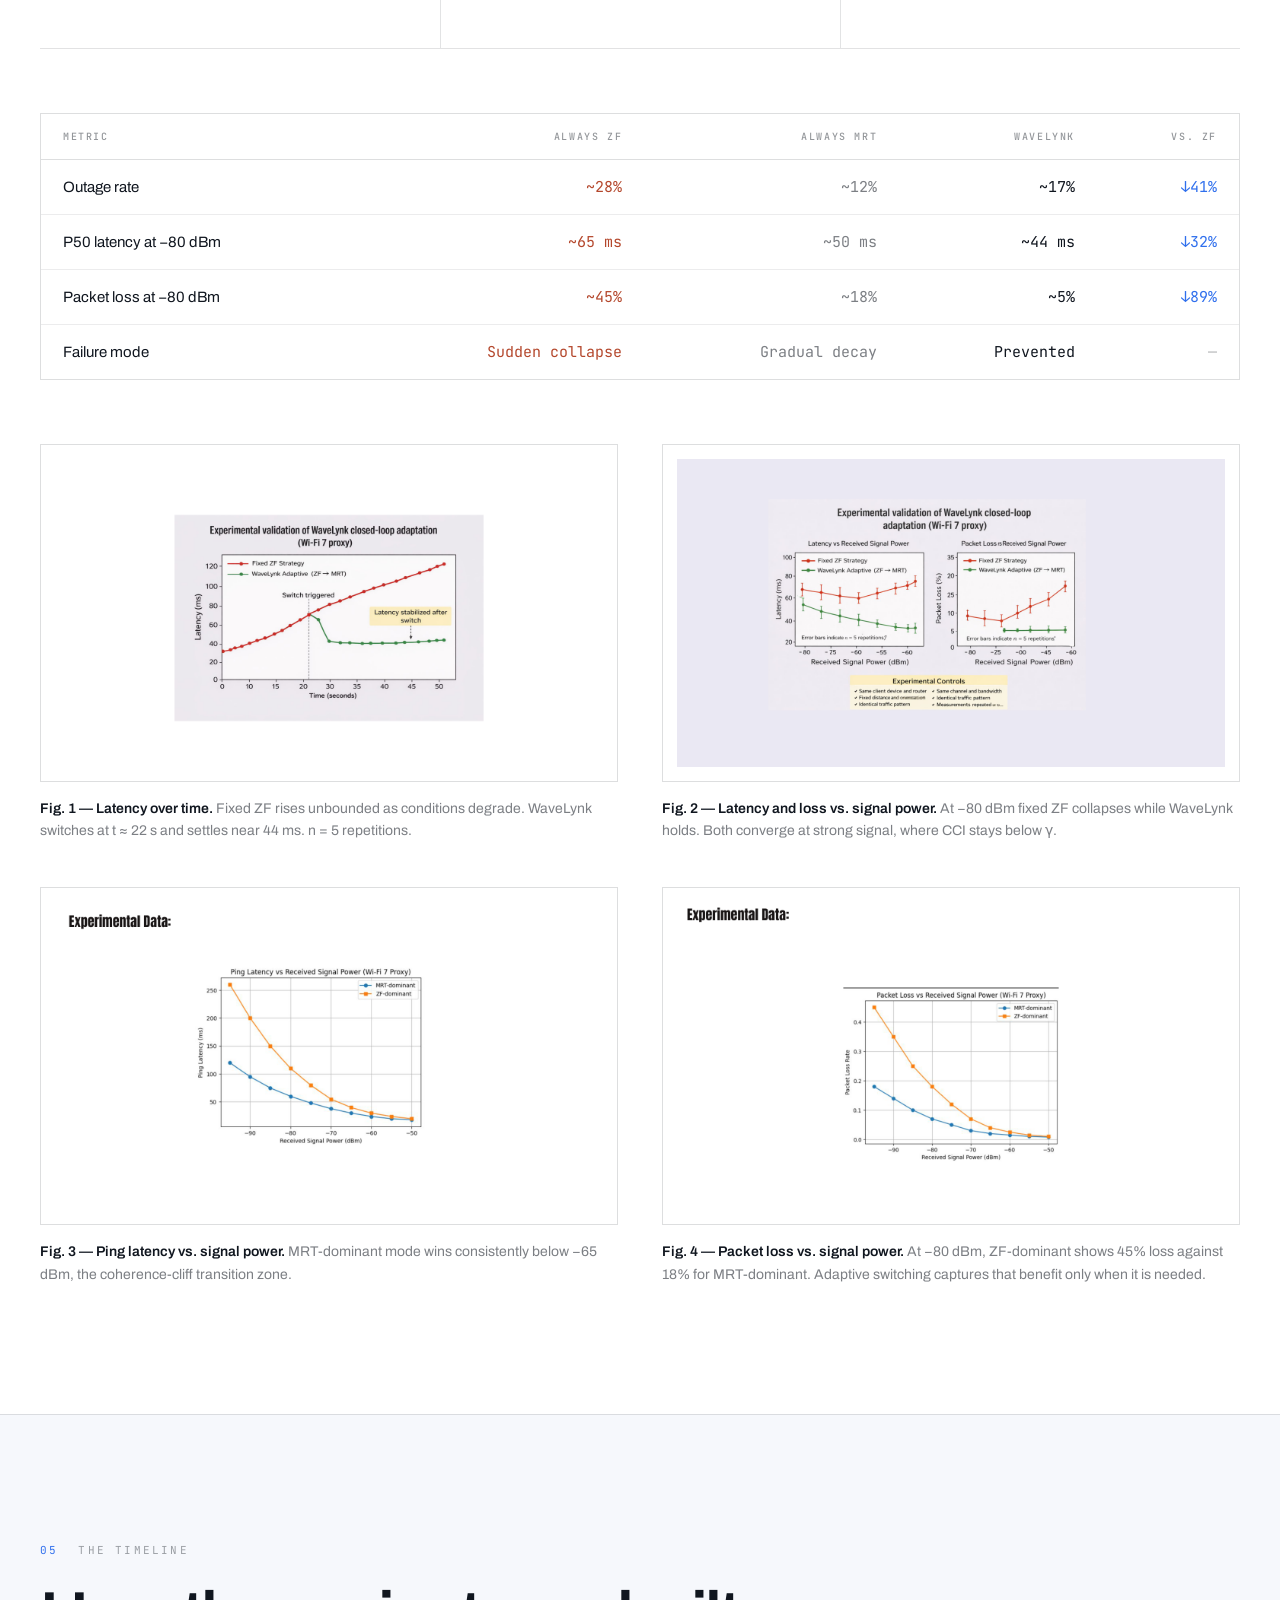
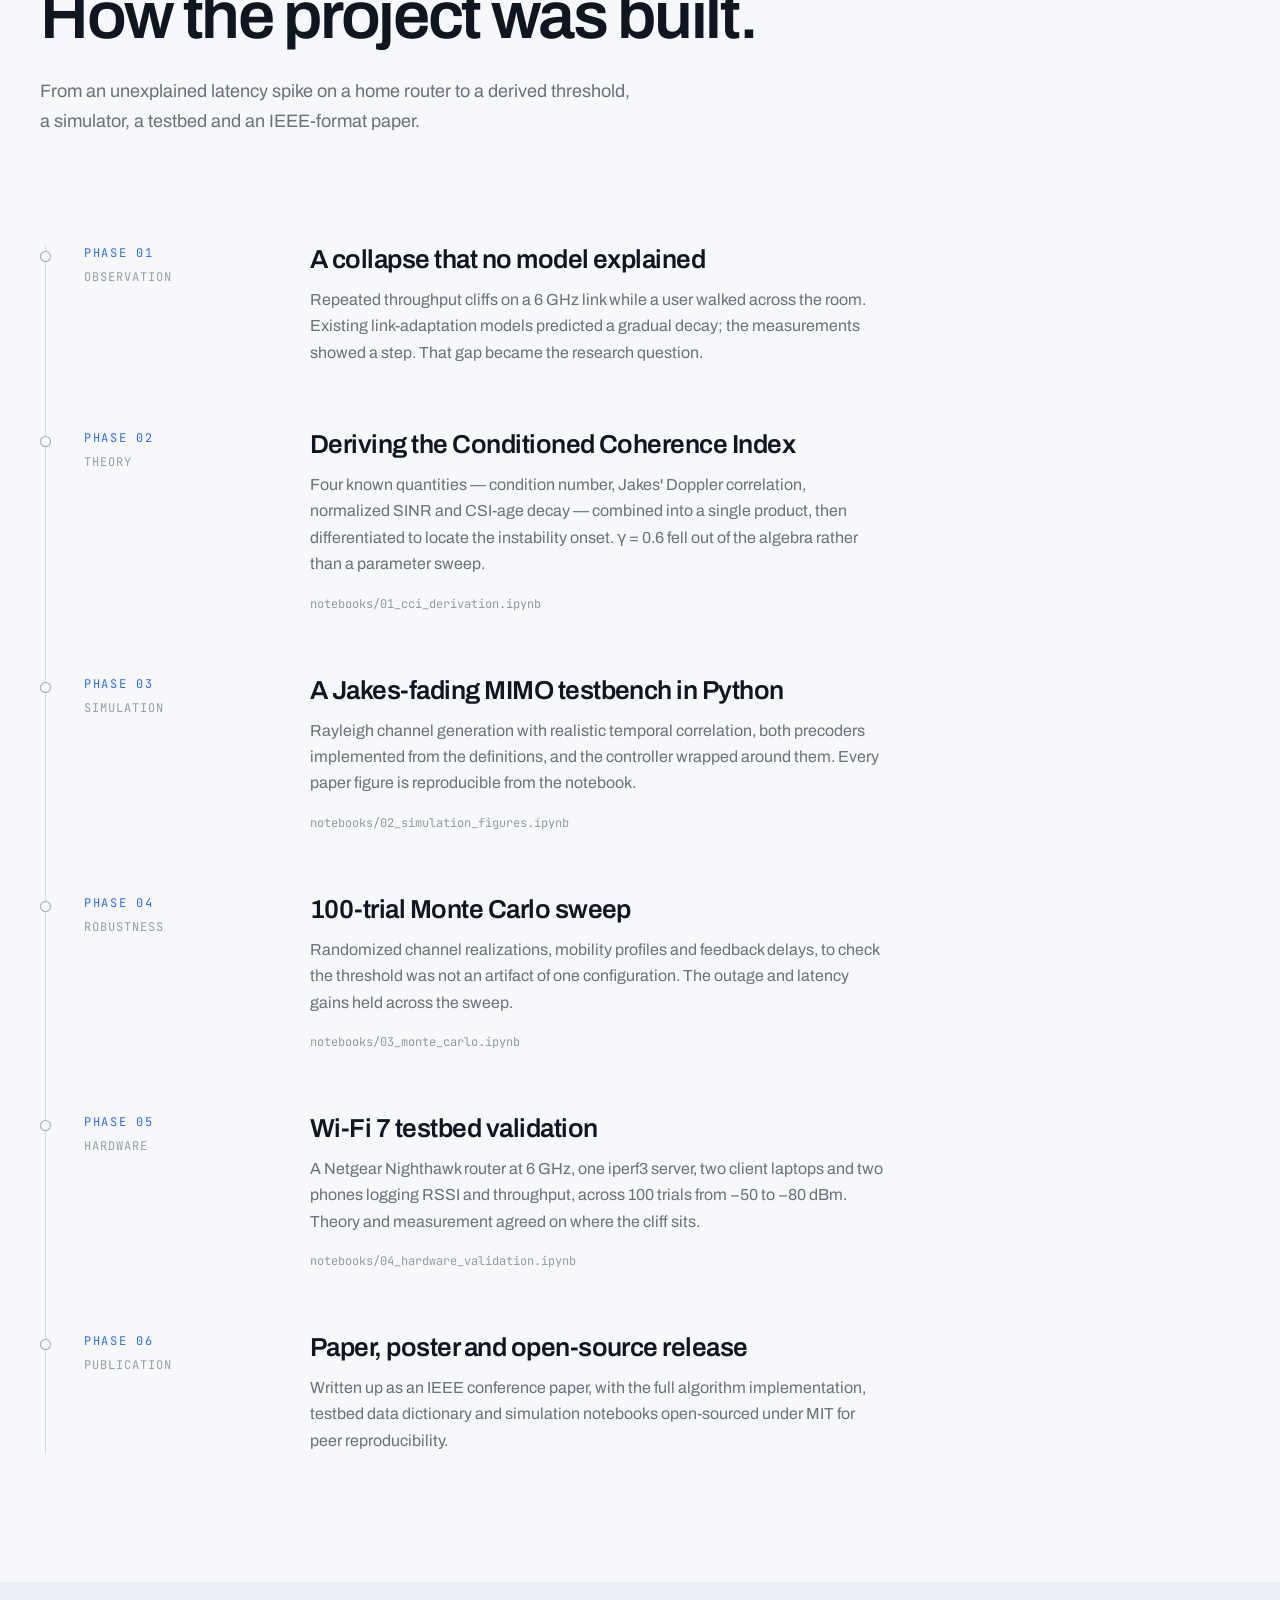
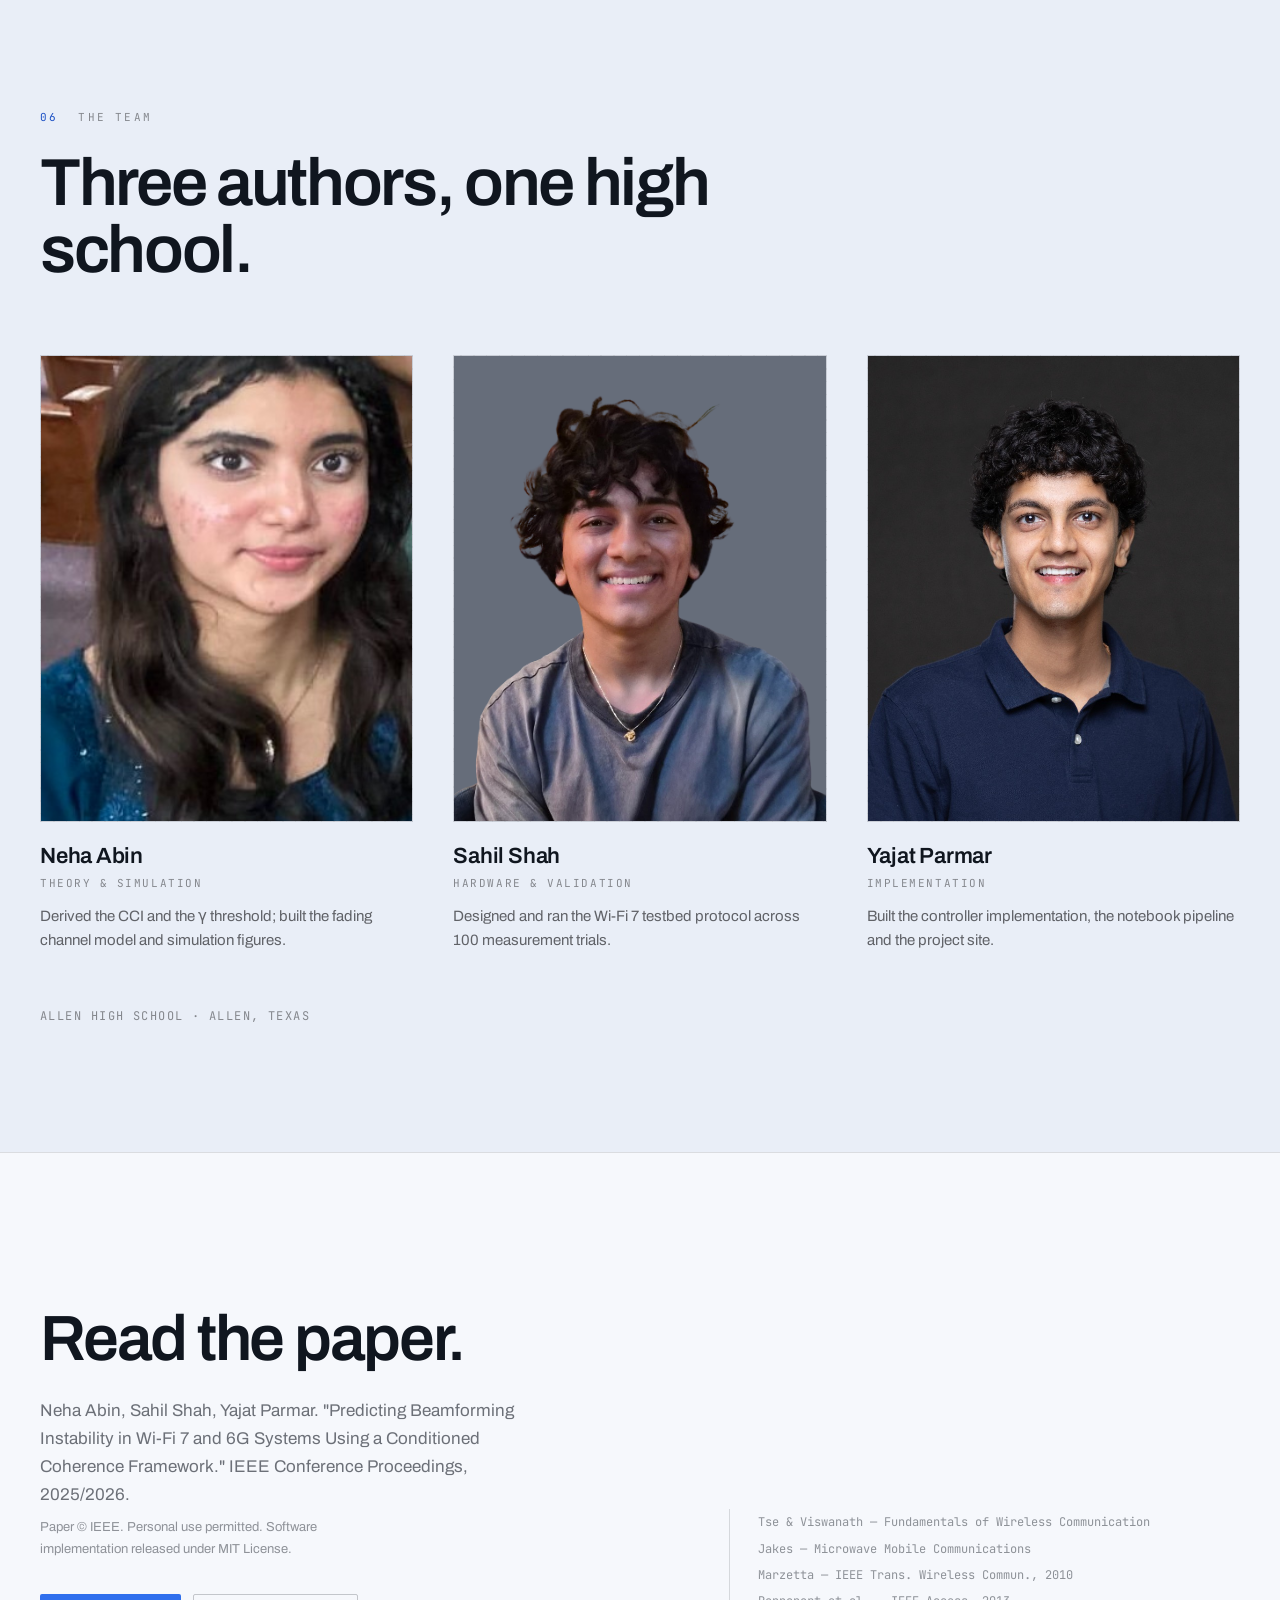
==== commit 78bb07d2: "Clean up repository, update documentation, and implement IEEE conference copyright notice" ====
--- a/site/index.html
+++ b/site/index.html
@@ -557,7 +557,7 @@
           <div class="wv-phase">Phase 06<div class="stage">Publication</div></div>
           <div>
             <h3>Paper, poster and open-source release</h3>
-            <p>Written up in IEEE format, with the full implementation, data dictionary and notebooks released under MIT so the result can be checked line by line.</p>
+            <p>Written up as an IEEE conference paper, with the full algorithm implementation, testbed data dictionary and simulation notebooks open-sourced under MIT for peer reproducibility.</p>
           </div>
         </div>
 
@@ -608,7 +608,10 @@
           <h2>Read the paper.</h2>
           <p>
             Neha Abin, Sahil Shah, Yajat Parmar. "Predicting Beamforming Instability in Wi-Fi 7 and
-            6G Systems Using a Conditioned Coherence Framework." IEEE format, 2026.
+            6G Systems Using a Conditioned Coherence Framework." IEEE Conference Proceedings, 2025/2026.
+          </p>
+          <p style="font-size:13px;opacity:0.75;margin-top:8px;">
+            Paper &copy; IEEE. Personal use permitted. Software implementation released under MIT License.
           </p>
           <div class="wv-paper-ctas">
             <a href="paper/WaveLynk_Paper.pdf" target="_blank" rel="noopener" class="wv-btn wv-btn-primary">Open the PDF</a>
@@ -632,7 +635,7 @@
 
 <footer>
   <div class="wv-footin">
-    <span>© 2026 WaveLynk · MIT License</span>
+    <span>© 2025–2026 WaveLynk · Code under MIT · Paper © IEEE</span>
     <span class="wv-footlinks"><a href="#top">Back to top</a><a href="https://github.com/yajatp/WaveLynk" target="_blank" rel="noopener">GitHub</a></span>
   </div>
 </footer>
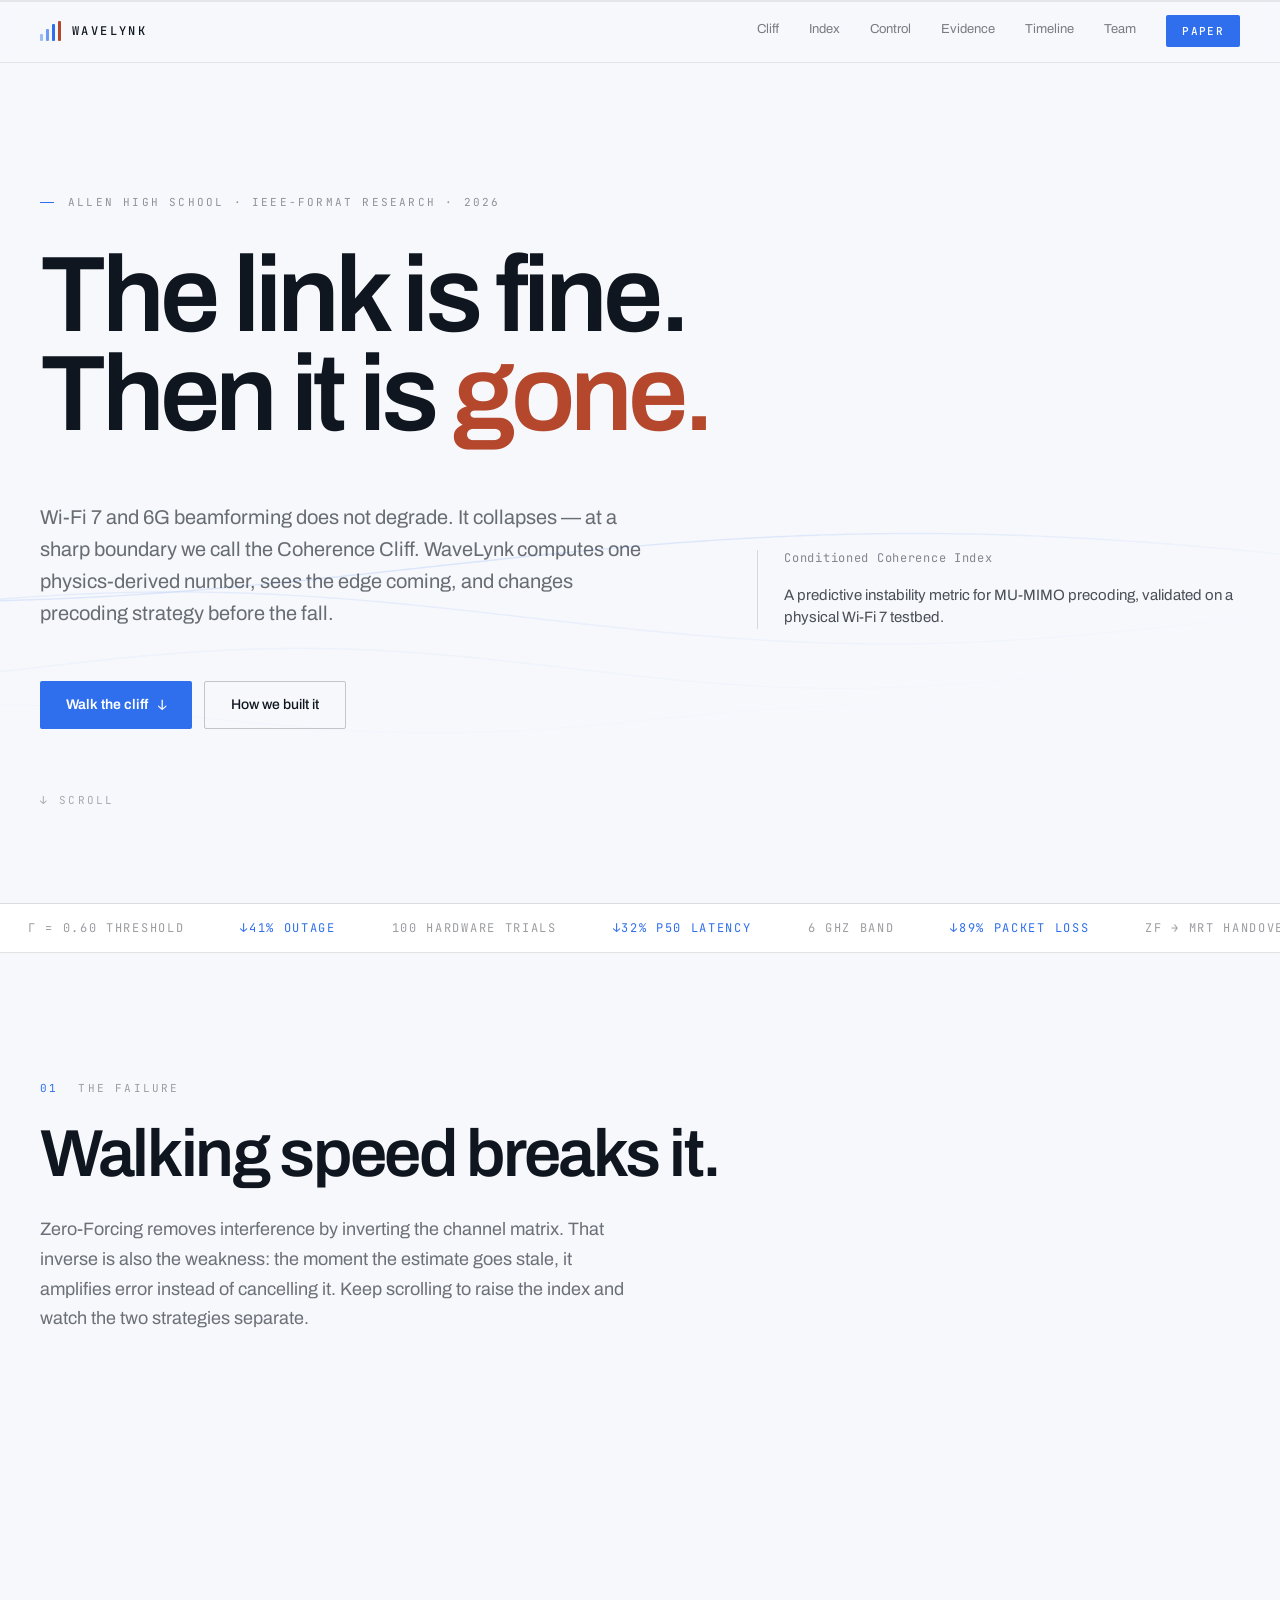
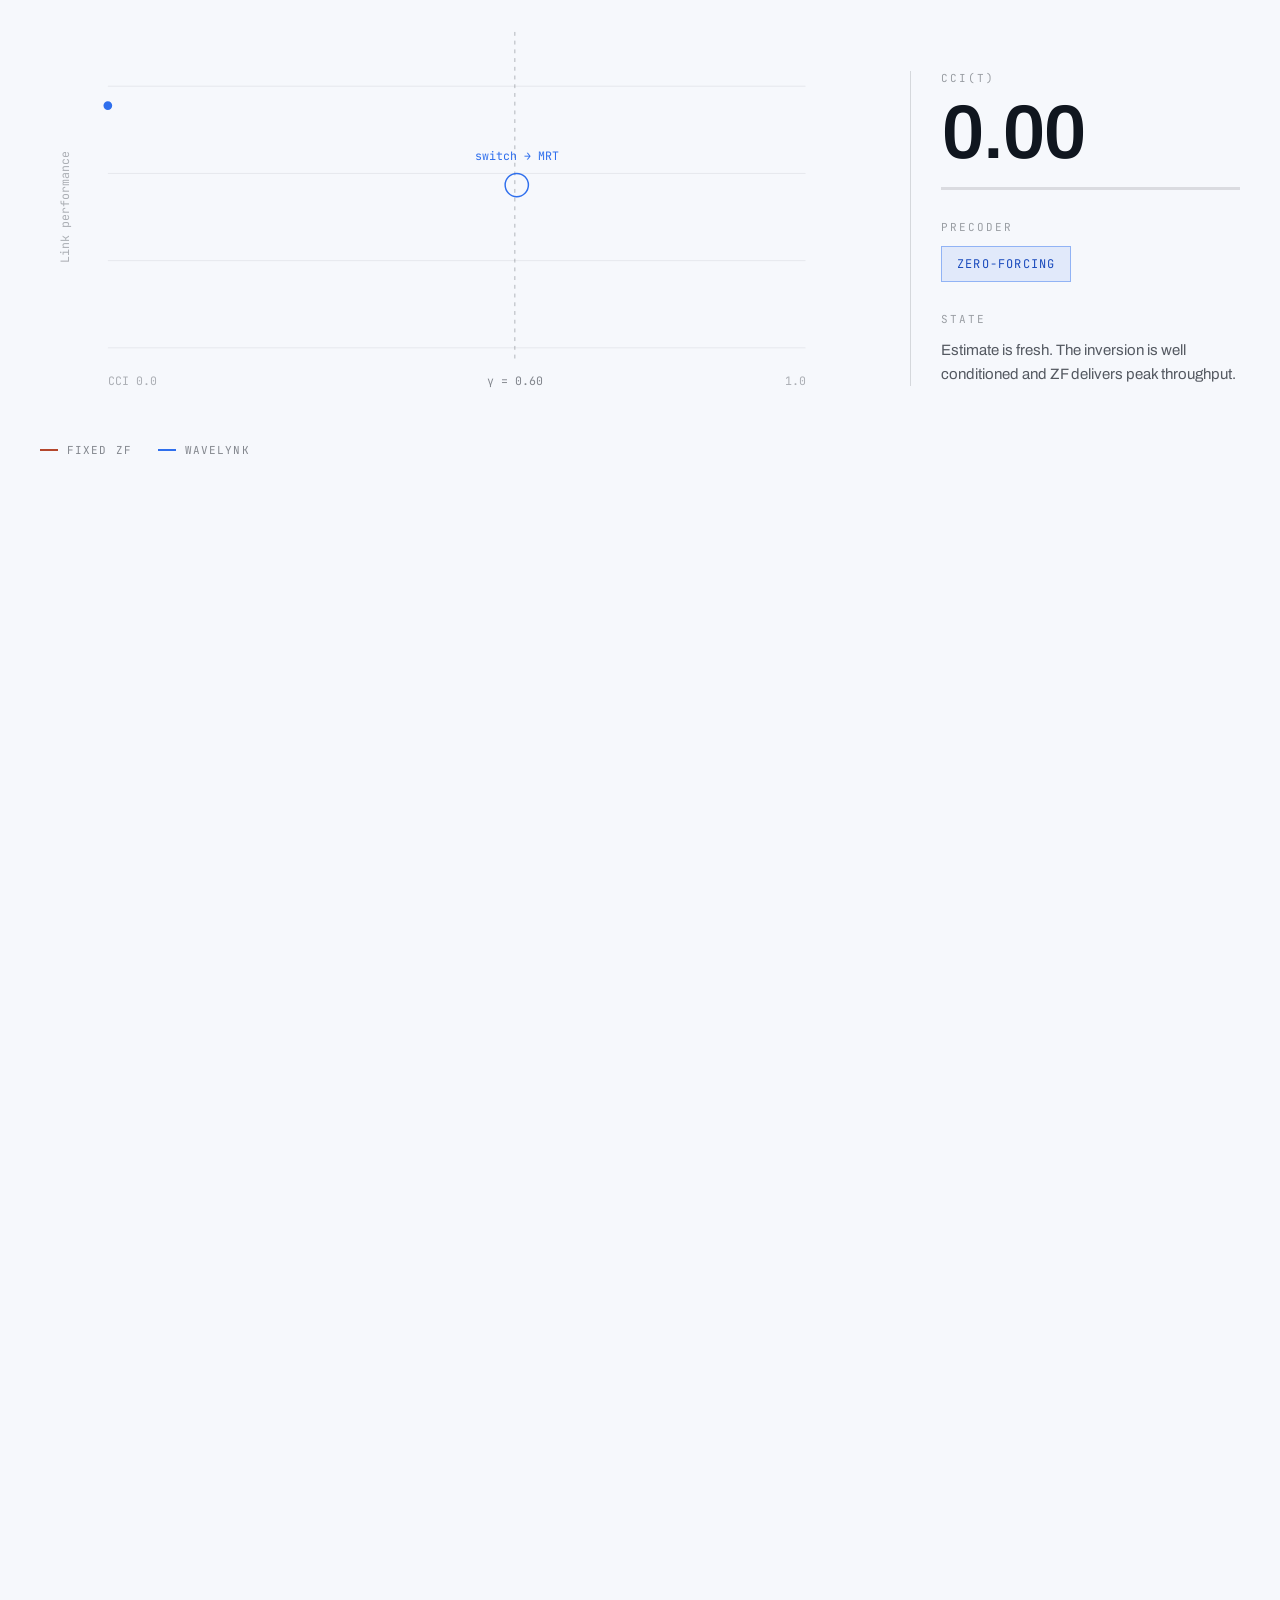
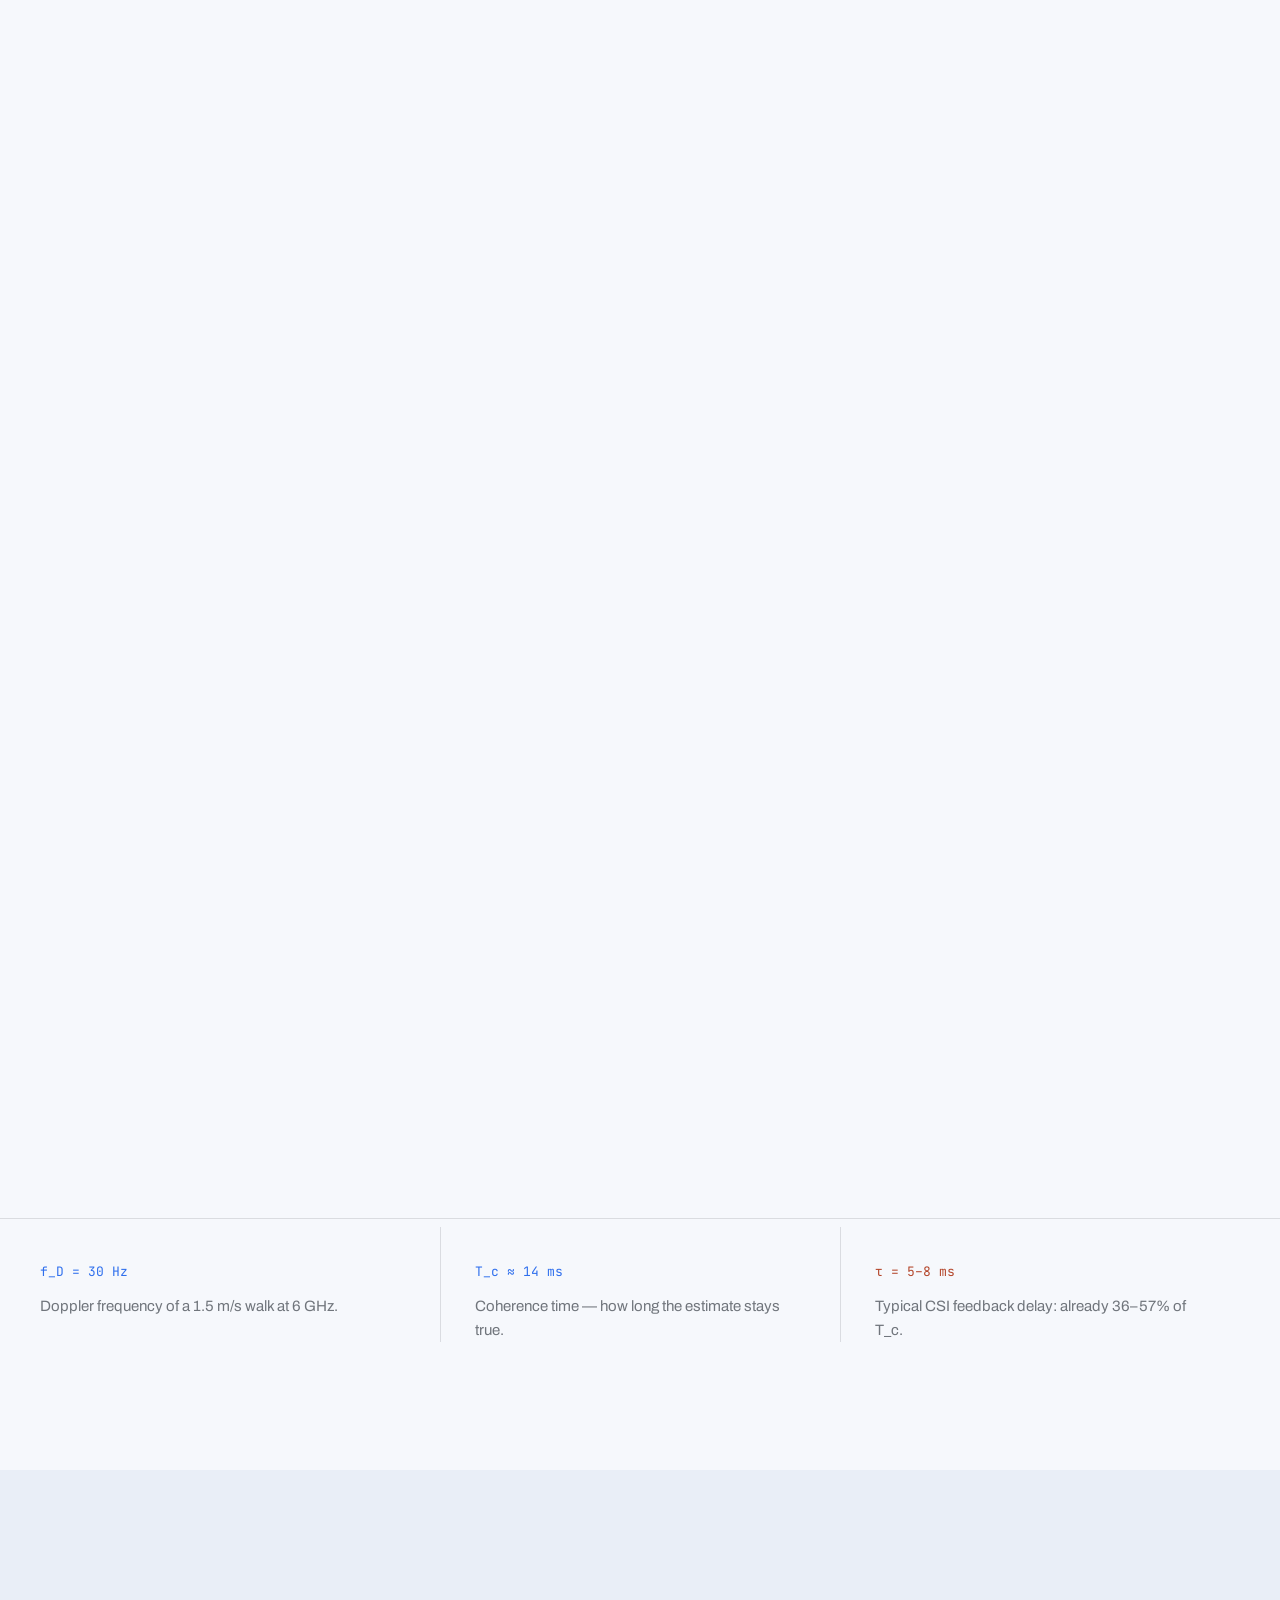
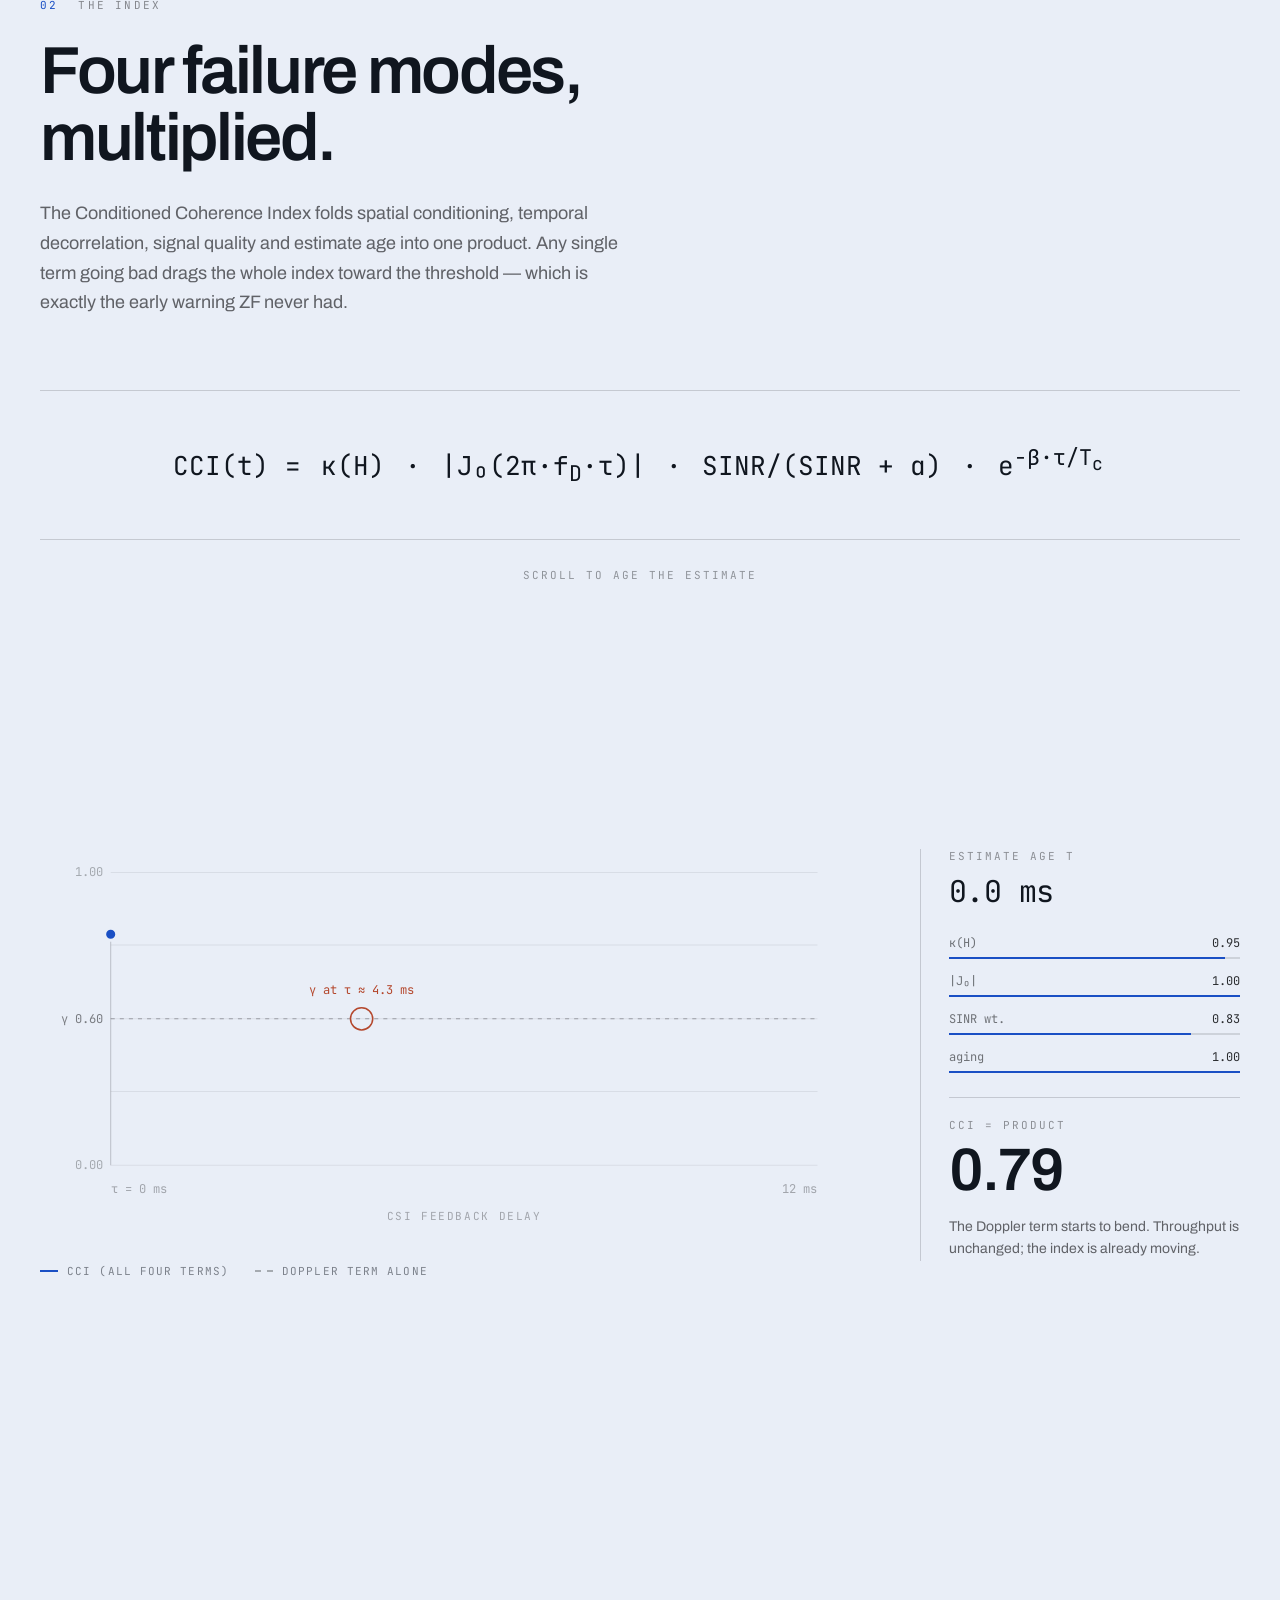
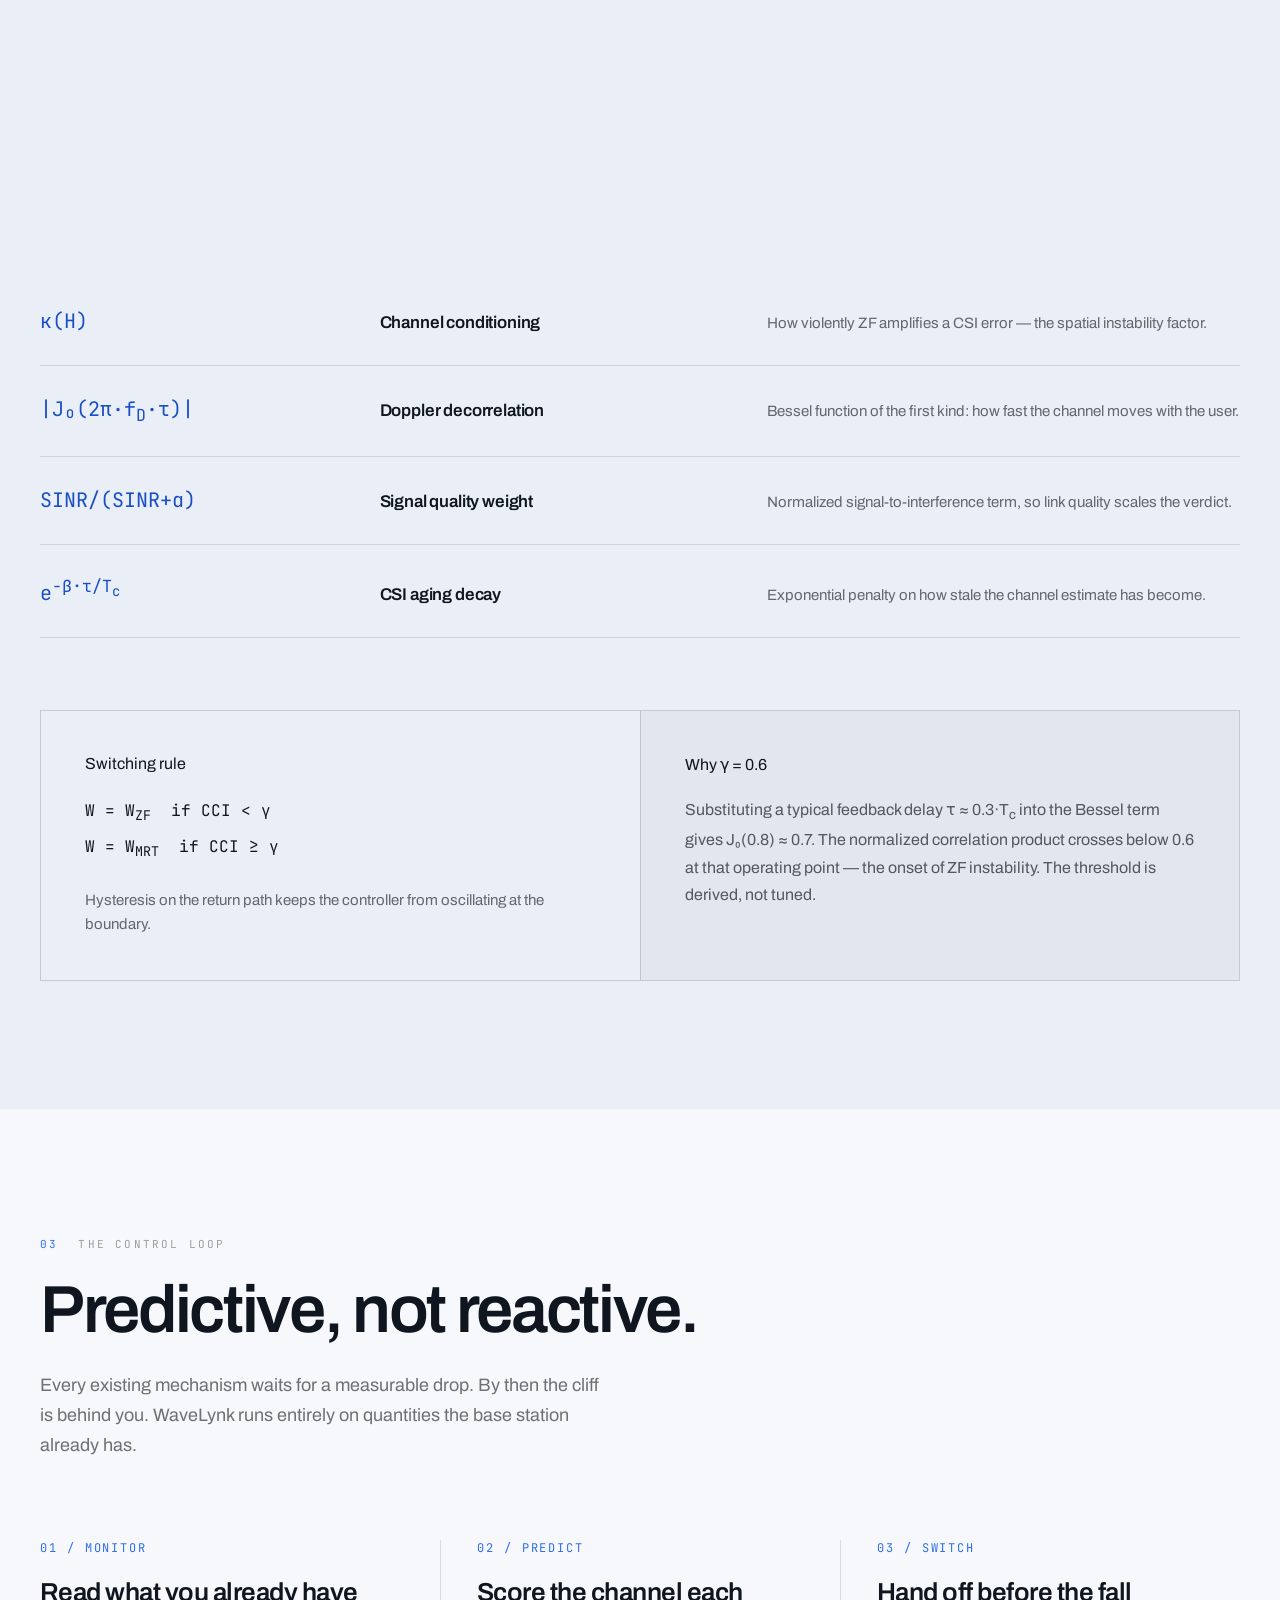
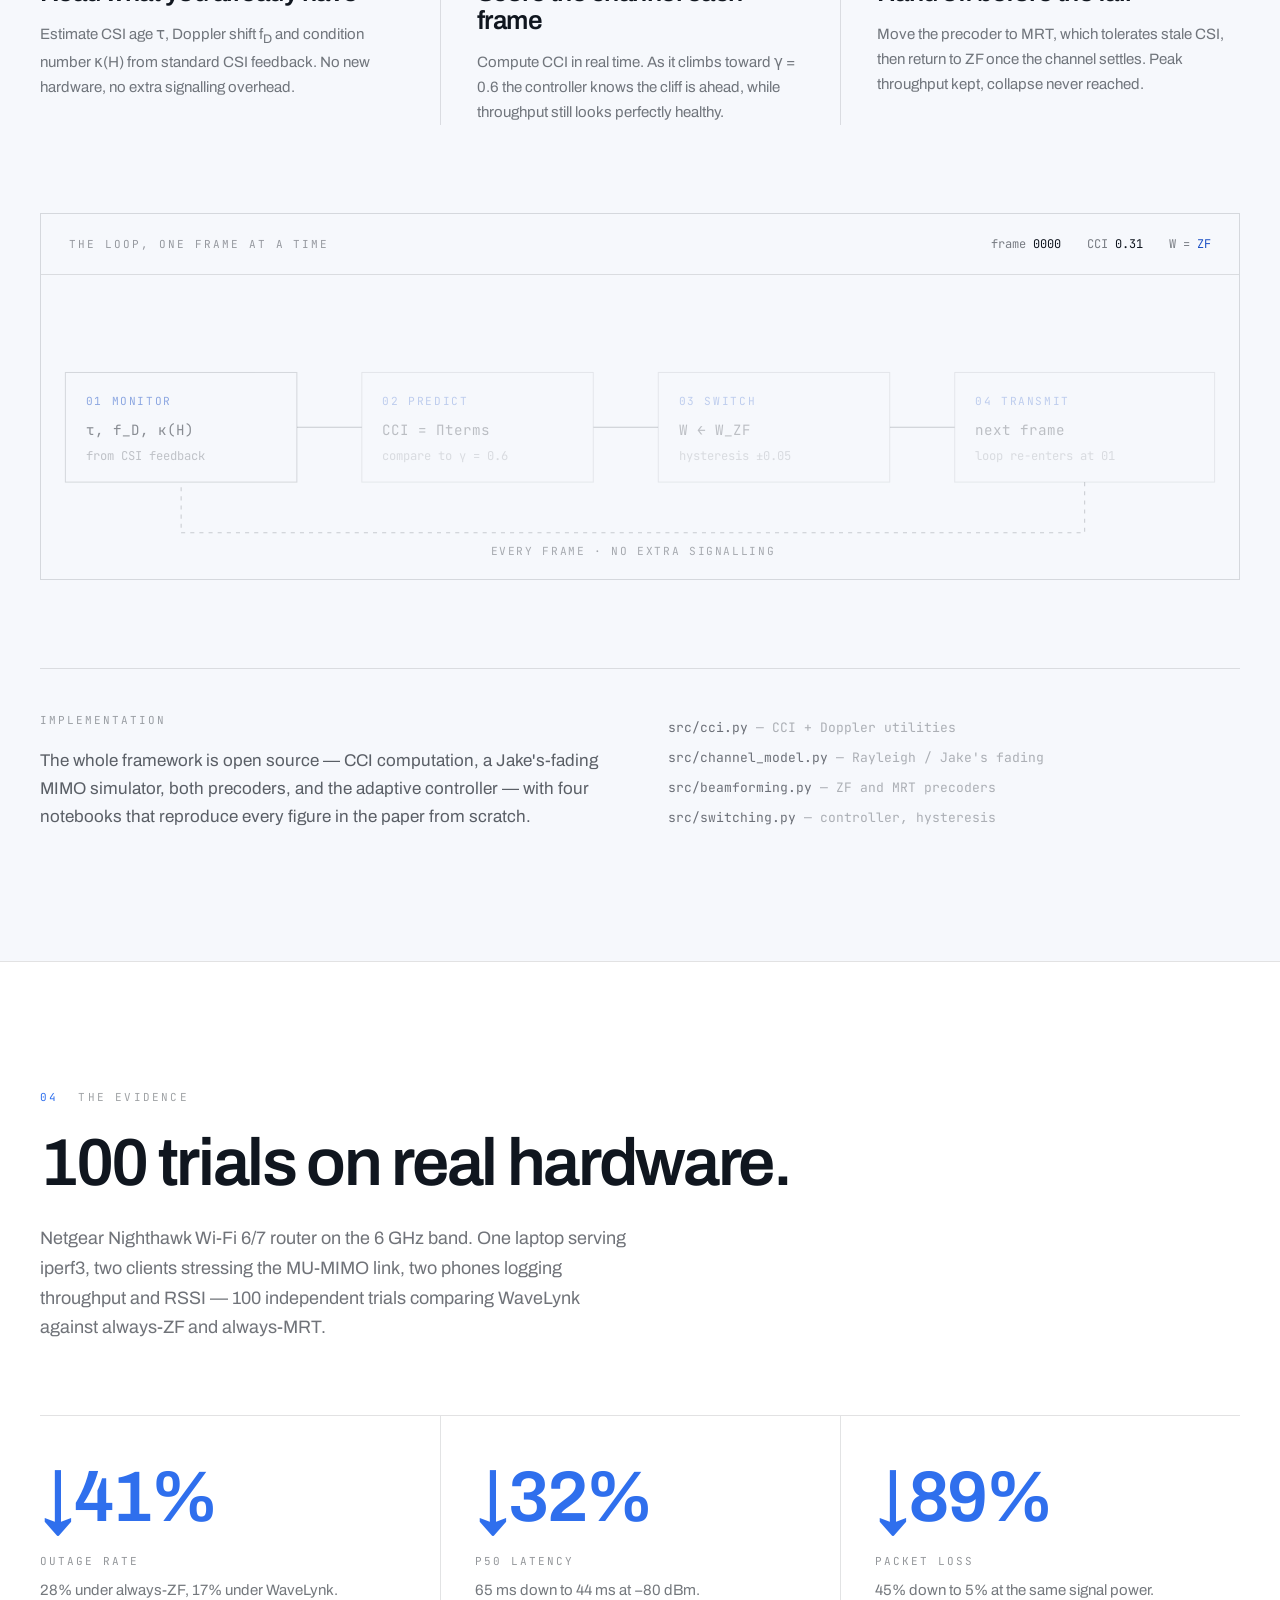
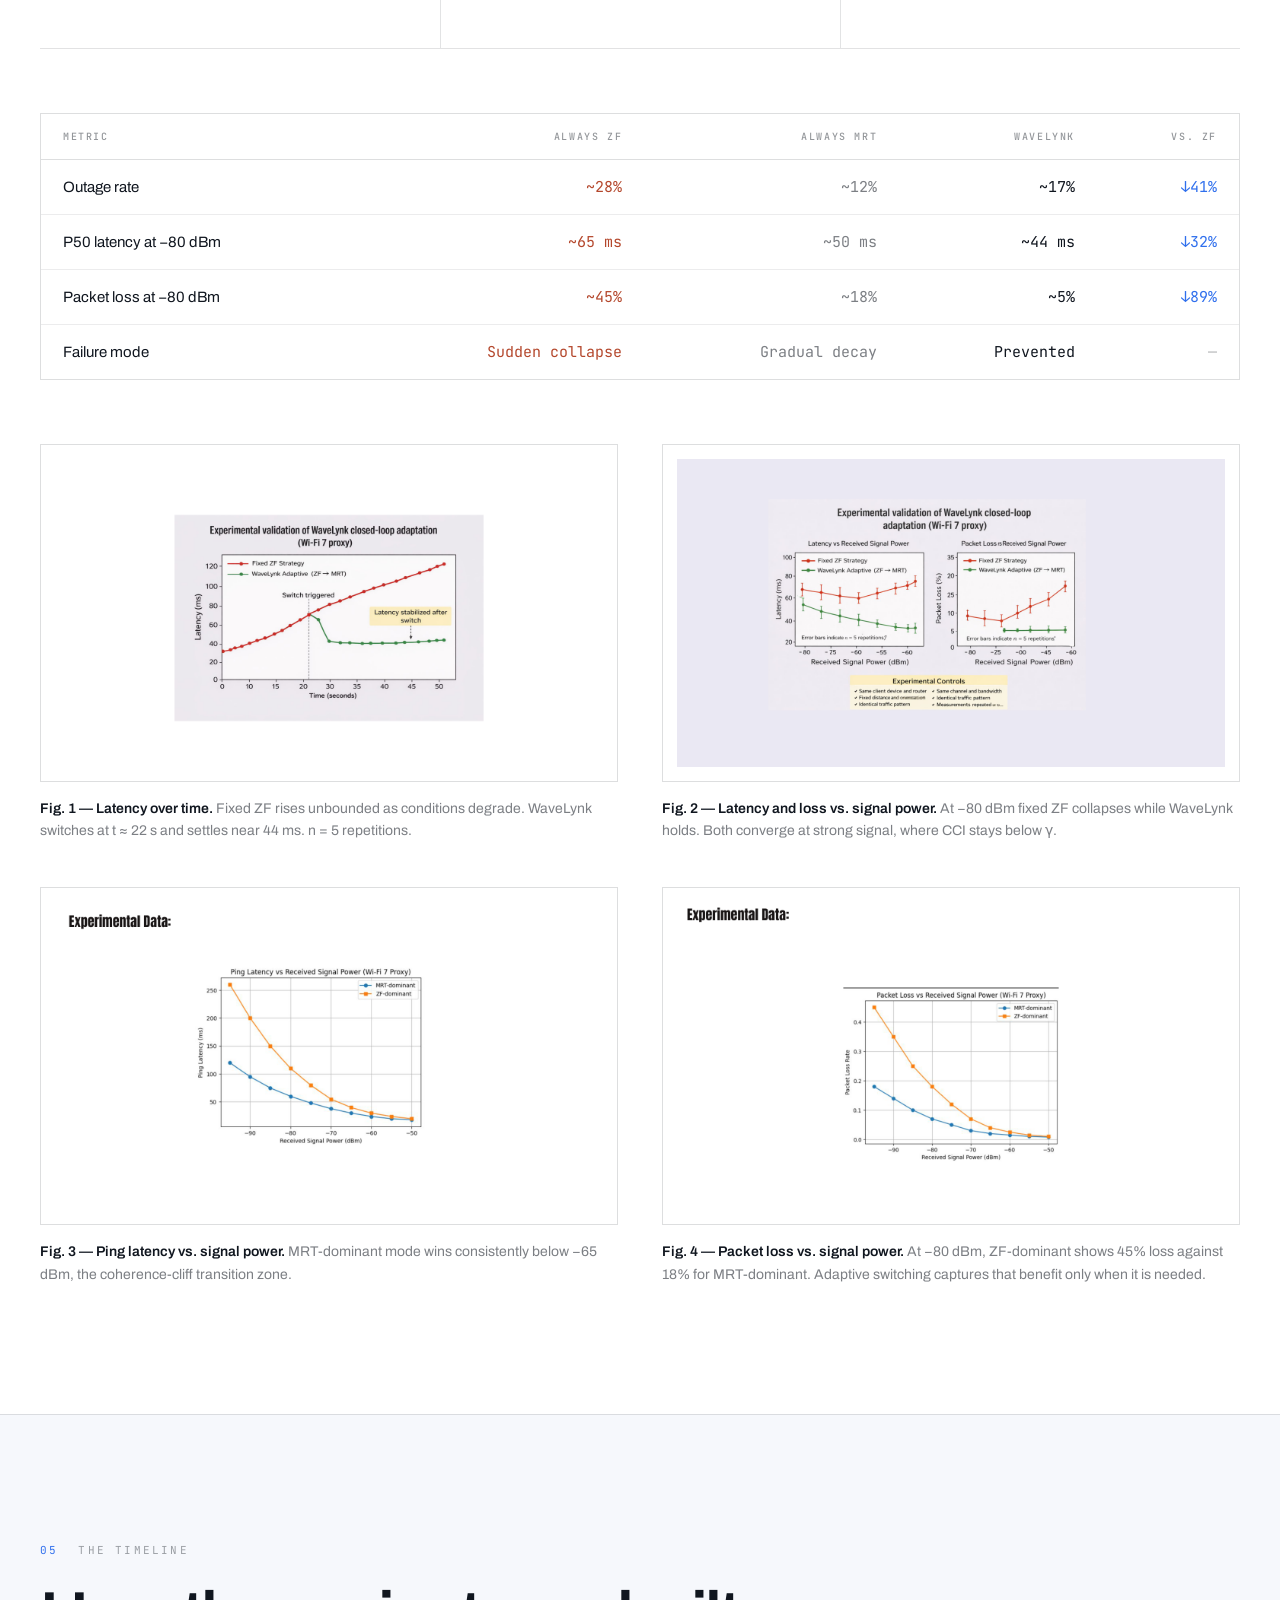
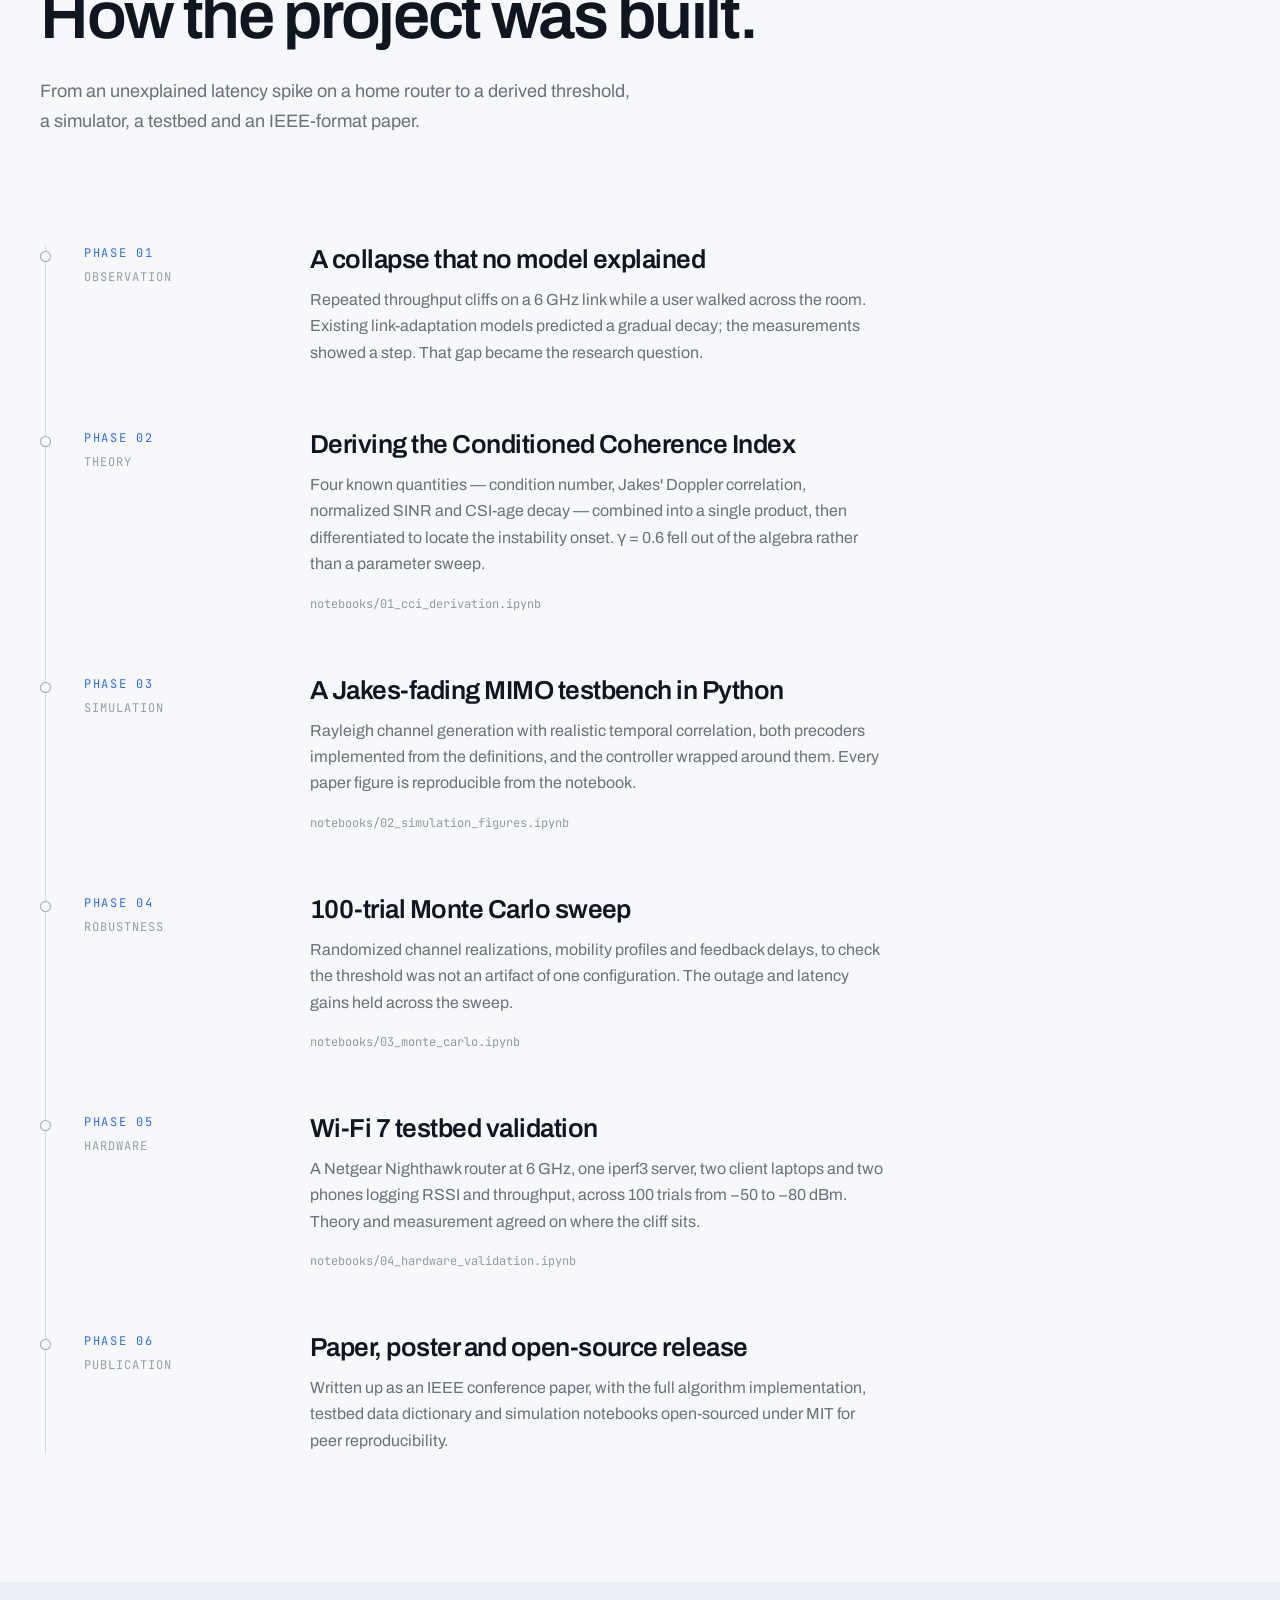
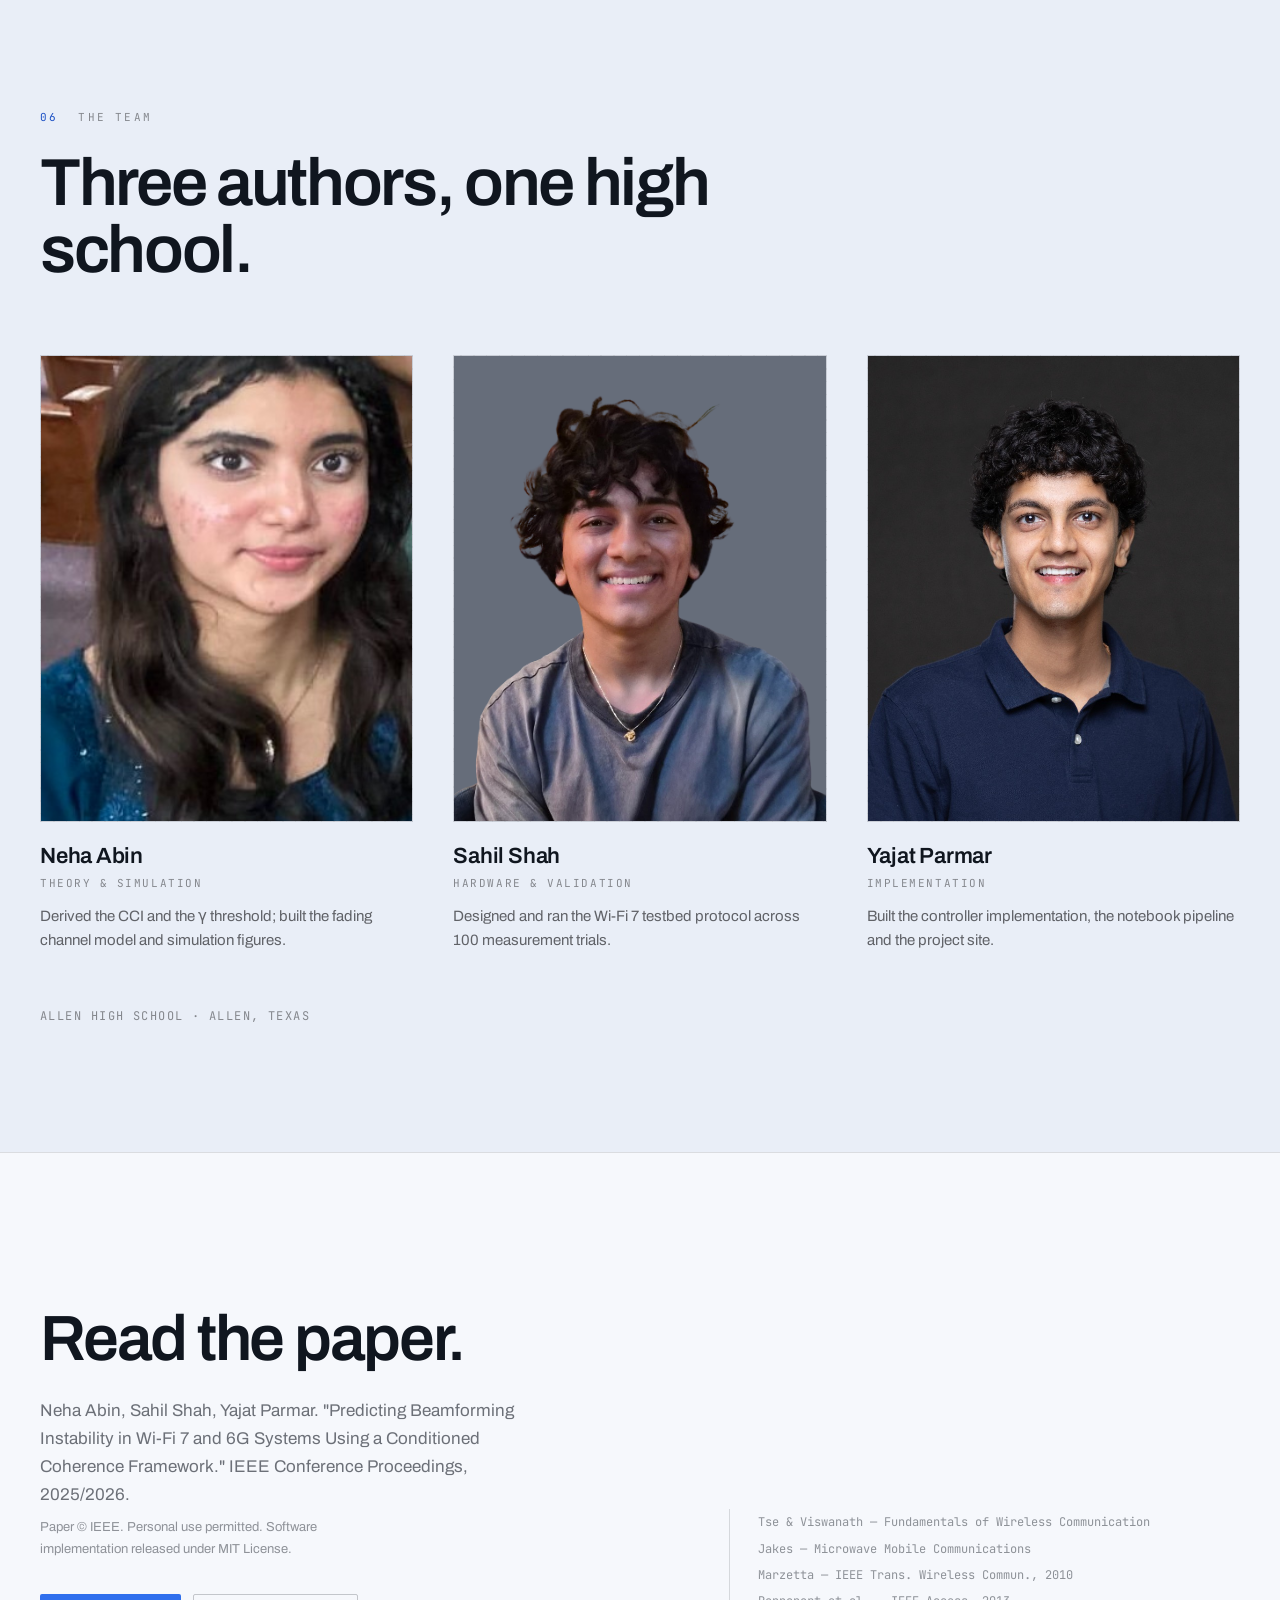
==== commit 70362ec2: "Update live website URL to wavelynk.us across GitHub metadata, README, and site head tags" ====
--- a/site/index.html
+++ b/site/index.html
@@ -3,8 +3,13 @@
 <head>
 <meta charset="utf-8" />
 <meta name="viewport" content="width=device-width, initial-scale=1" />
-<title>WaveLynk</title>
+<title>WaveLynk — Predictive Beamforming Switching for Wi-Fi 7 & 6G</title>
 <meta name="description" content="WaveLynk computes the Conditioned Coherence Index — a physics-derived early warning for beamforming instability in Wi-Fi 7 and 6G MU-MIMO links — and switches precoding strategy before the link collapses." />
+<link rel="canonical" href="https://wavelynk.us" />
+<meta property="og:title" content="WaveLynk — Predictive Beamforming for Wi-Fi 7 & 6G" />
+<meta property="og:description" content="Predictive beamforming switching framework for Wi-Fi 7 and 6G MU-MIMO systems using the Conditioned Coherence Index (CCI). IEEE Conference accepted." />
+<meta property="og:url" content="https://wavelynk.us" />
+<meta property="og:type" content="website" />
 <link rel="icon" href="favicon.ico" sizes="any" />
 <link rel="icon" href="images/favicon-32.png" type="image/png" sizes="32x32" />
 <link rel="icon" href="images/favicon-192.png" type="image/png" sizes="192x192" />
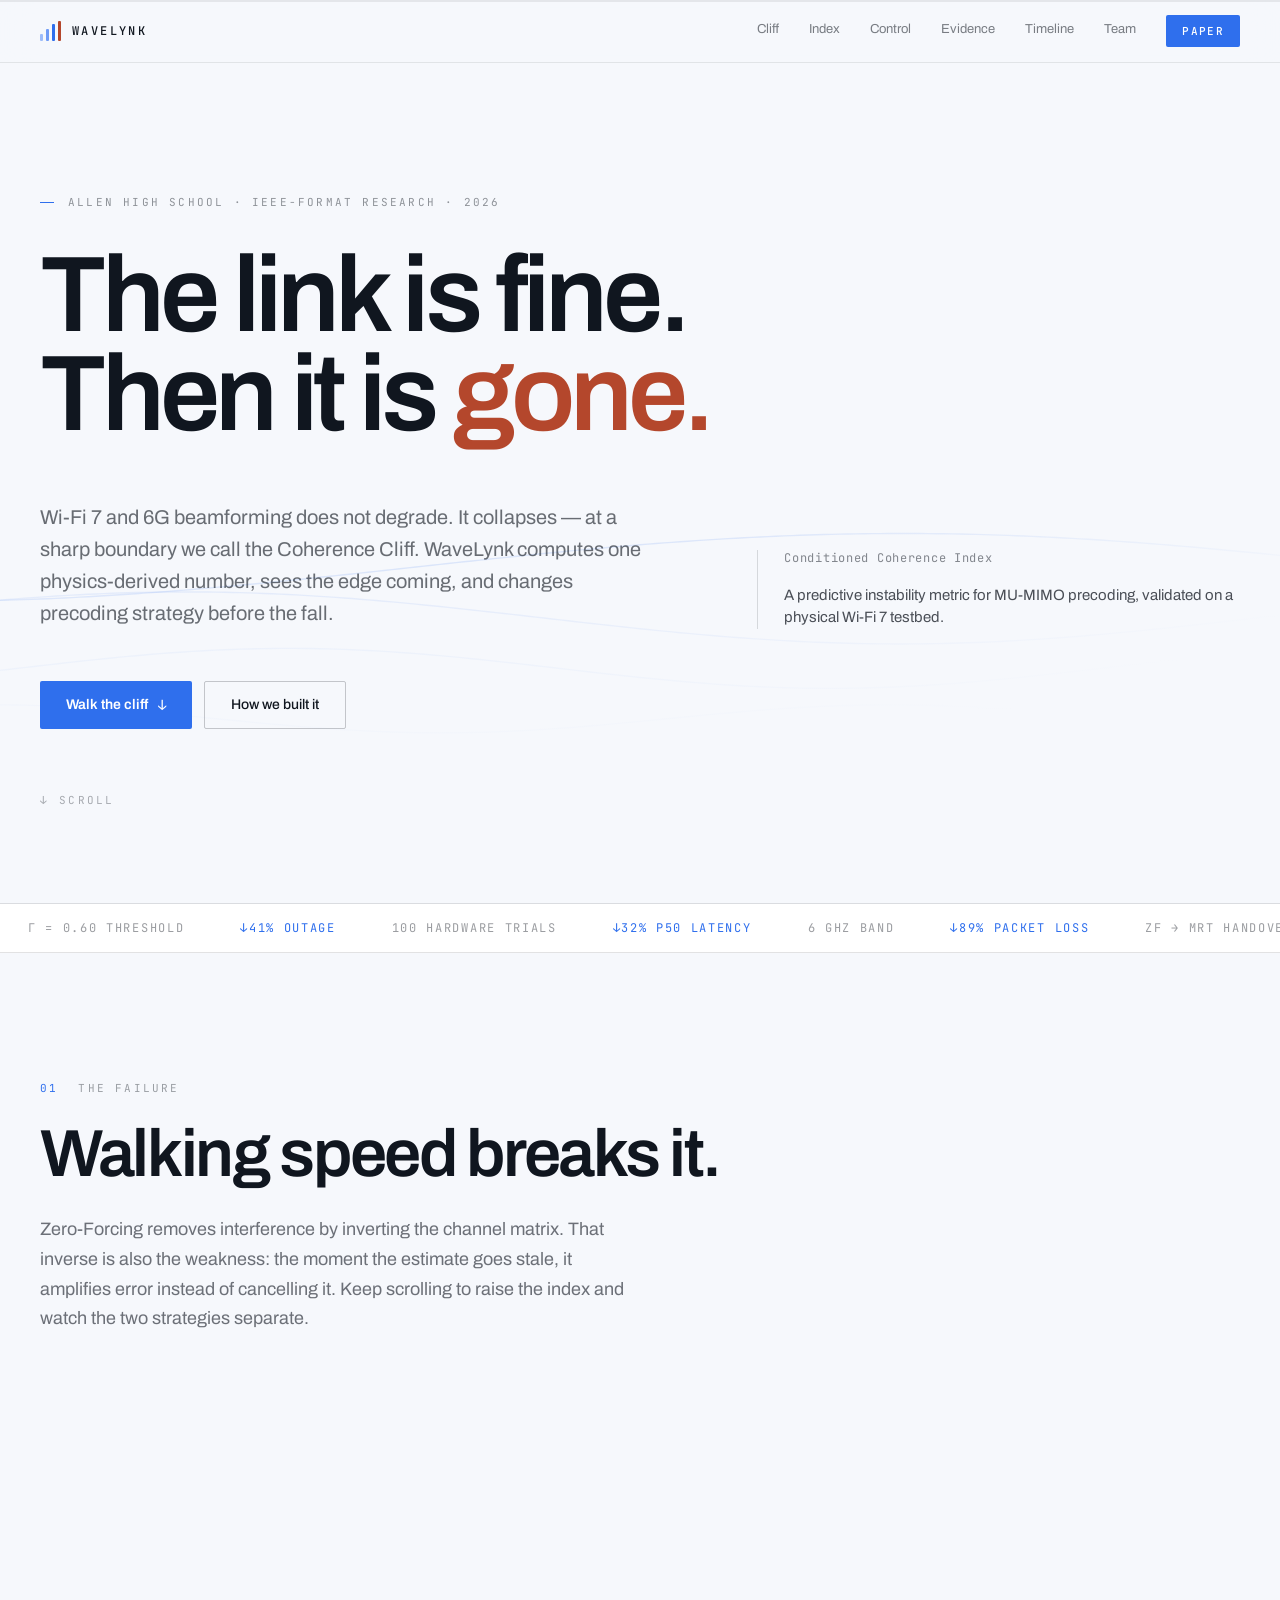
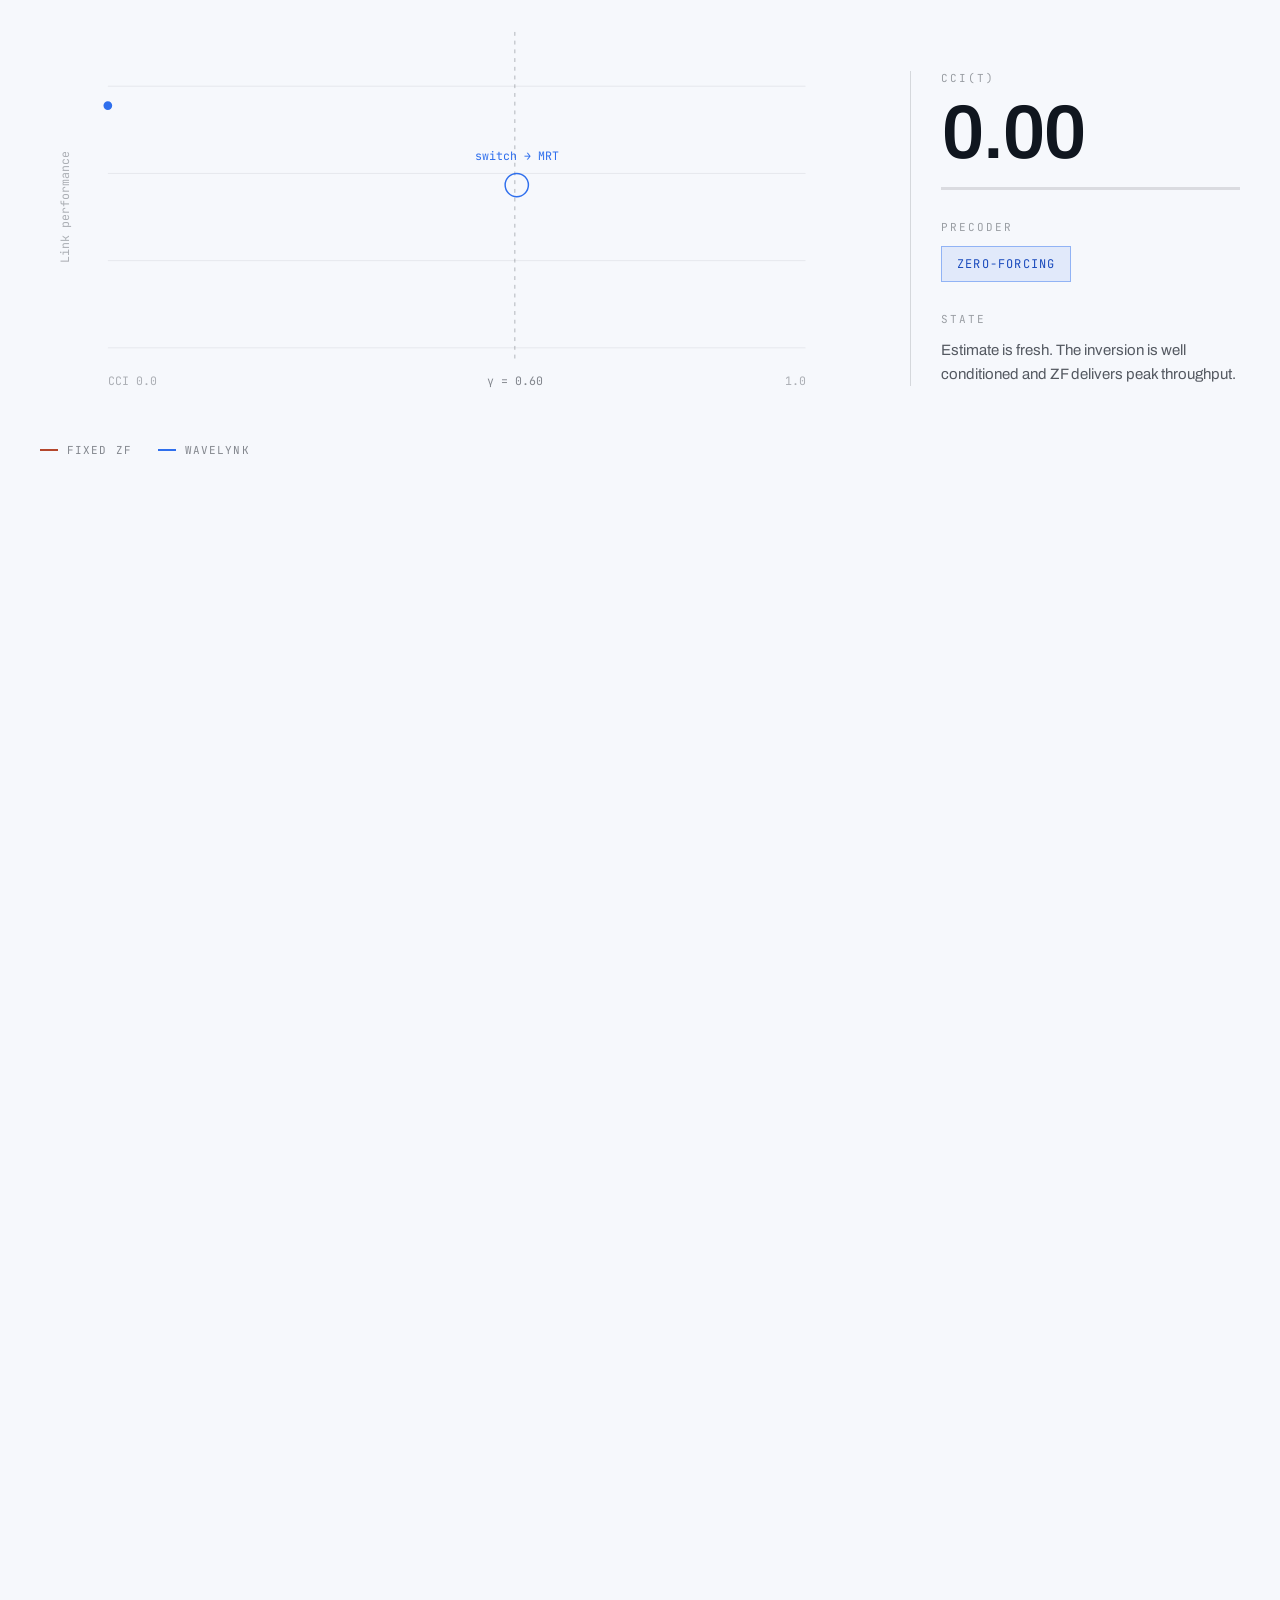
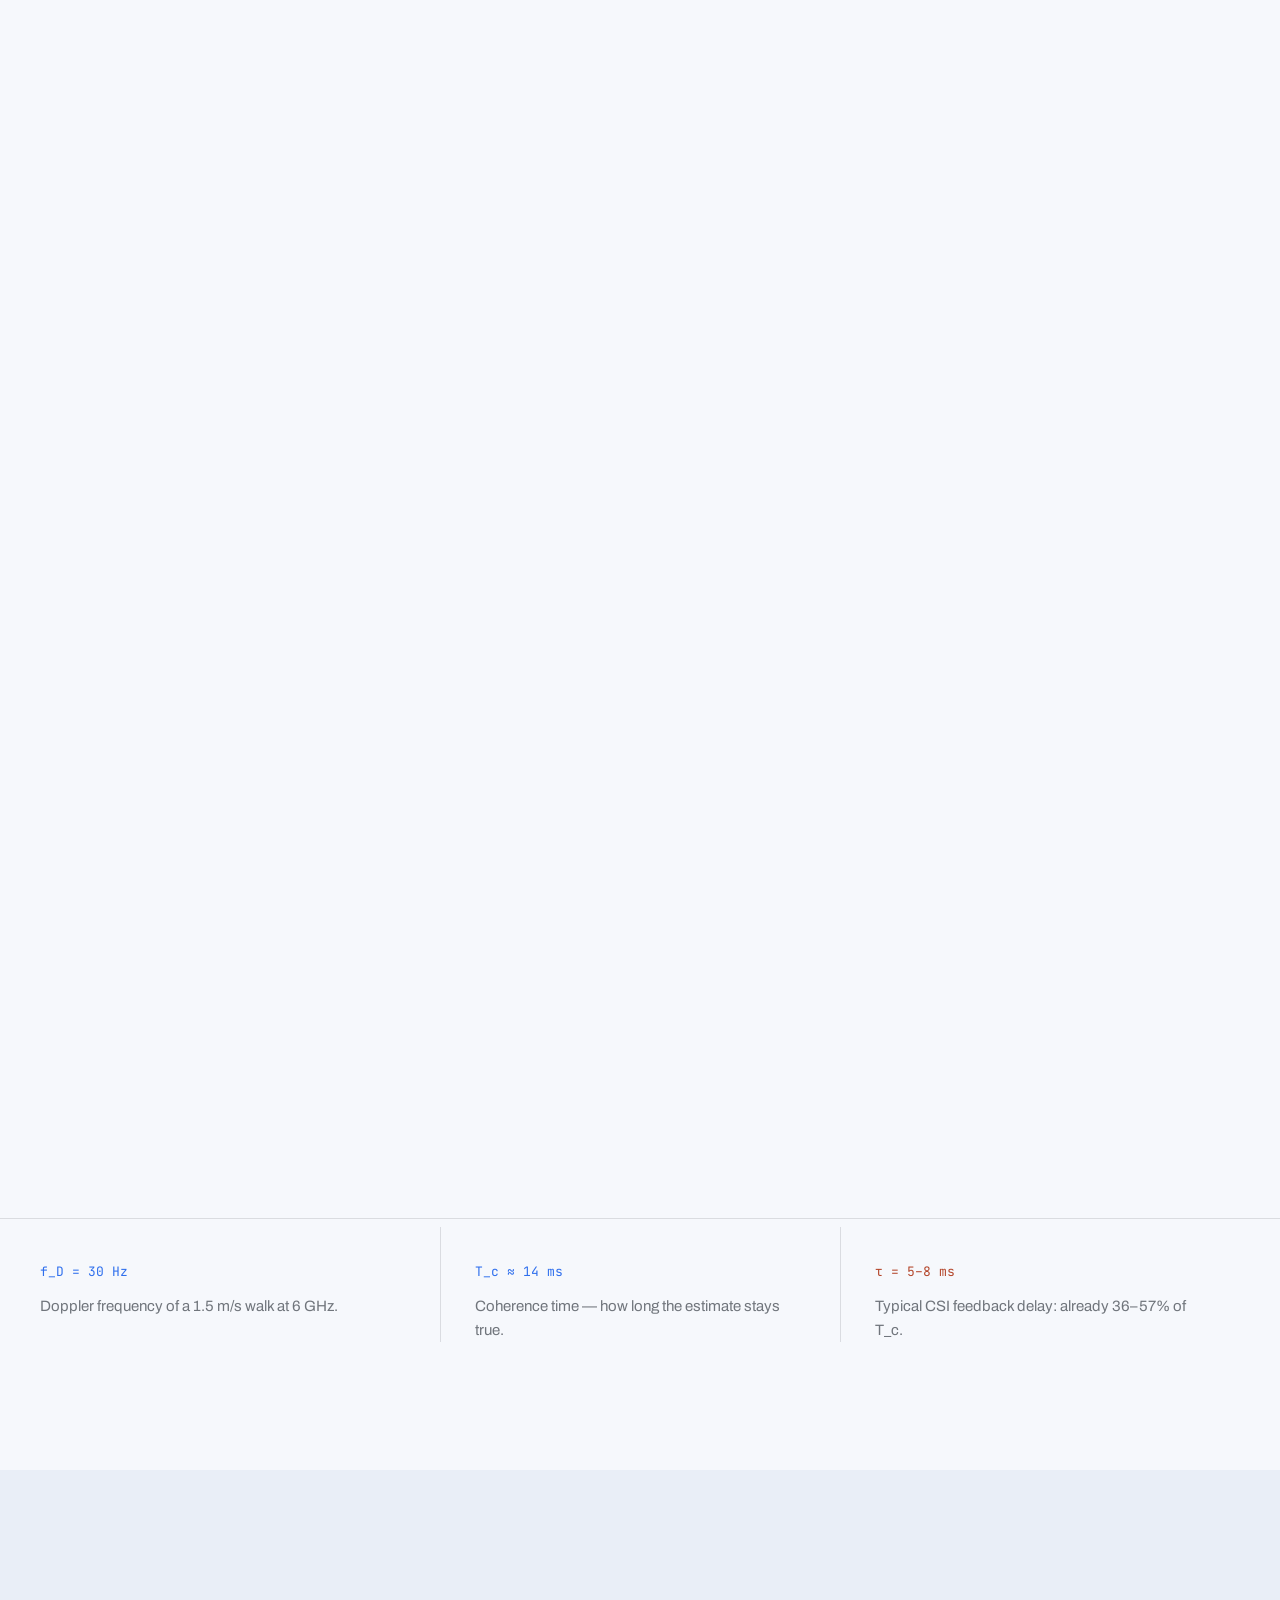
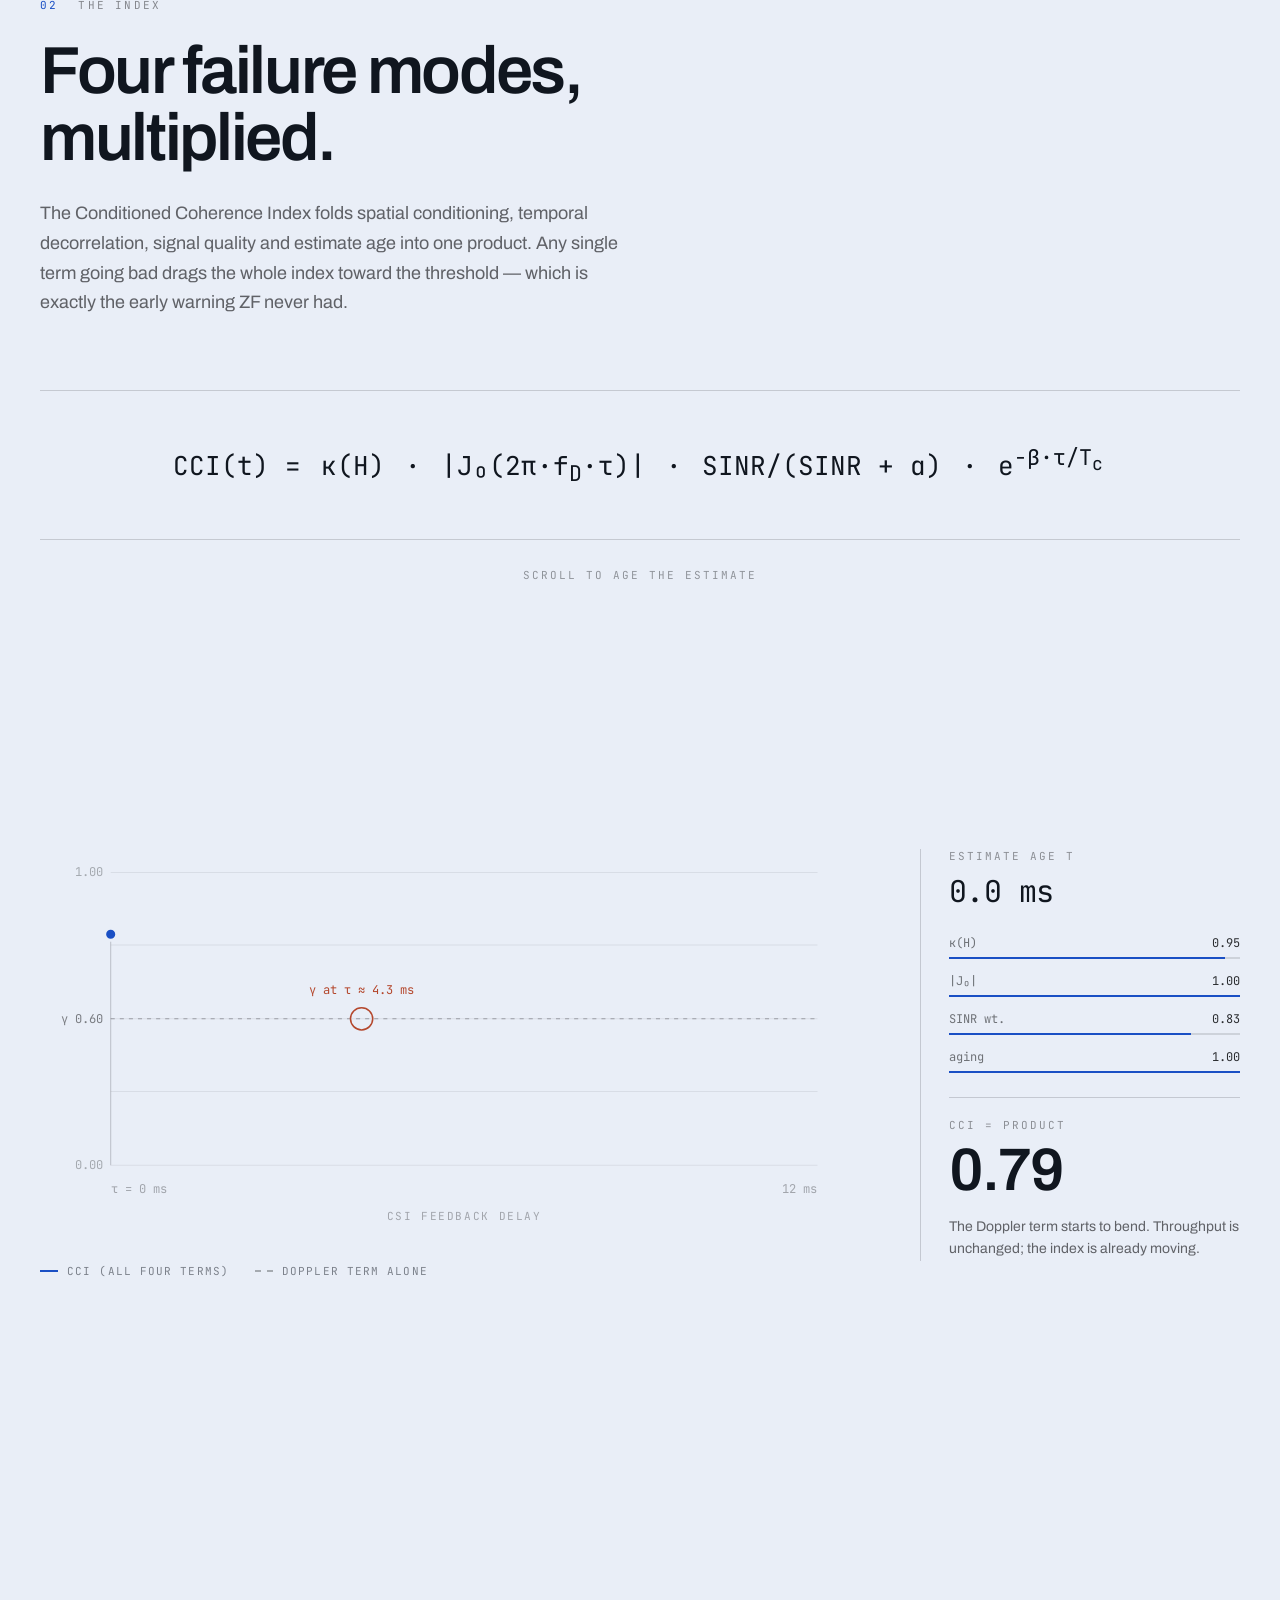
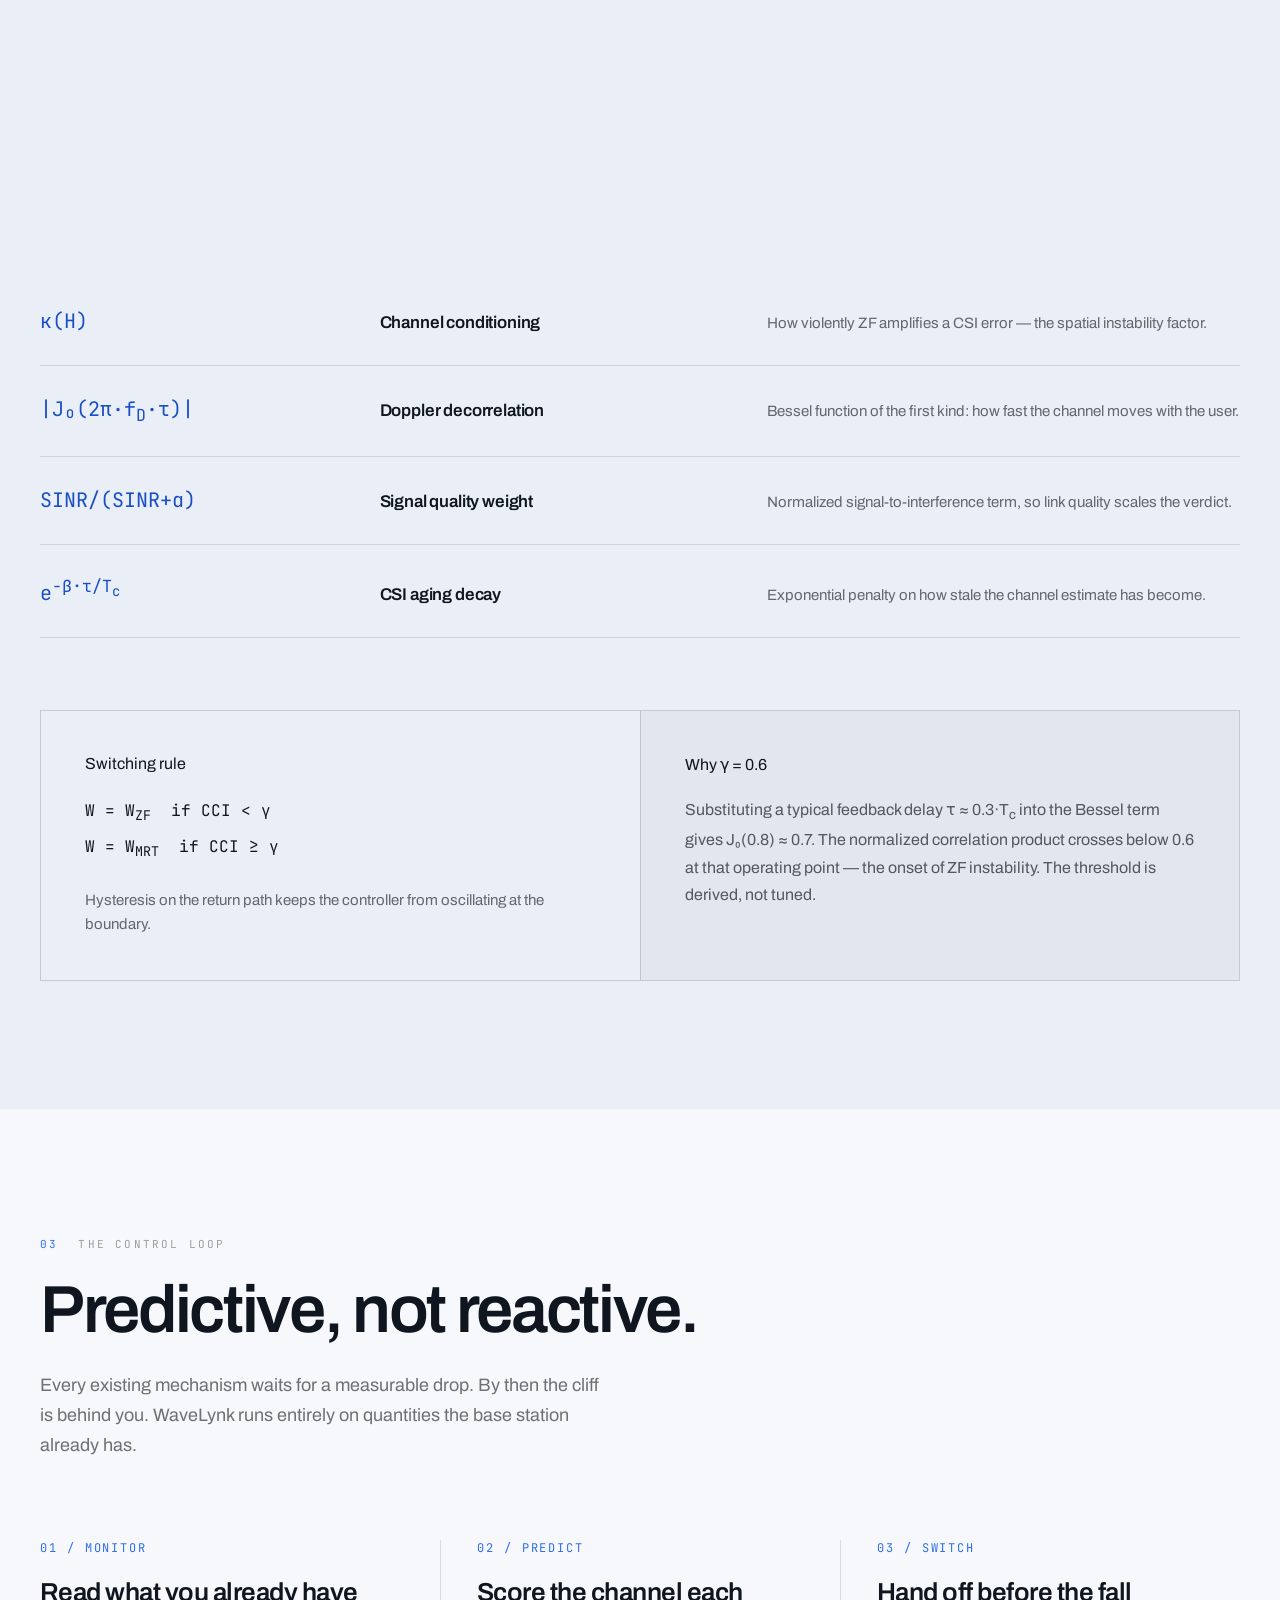
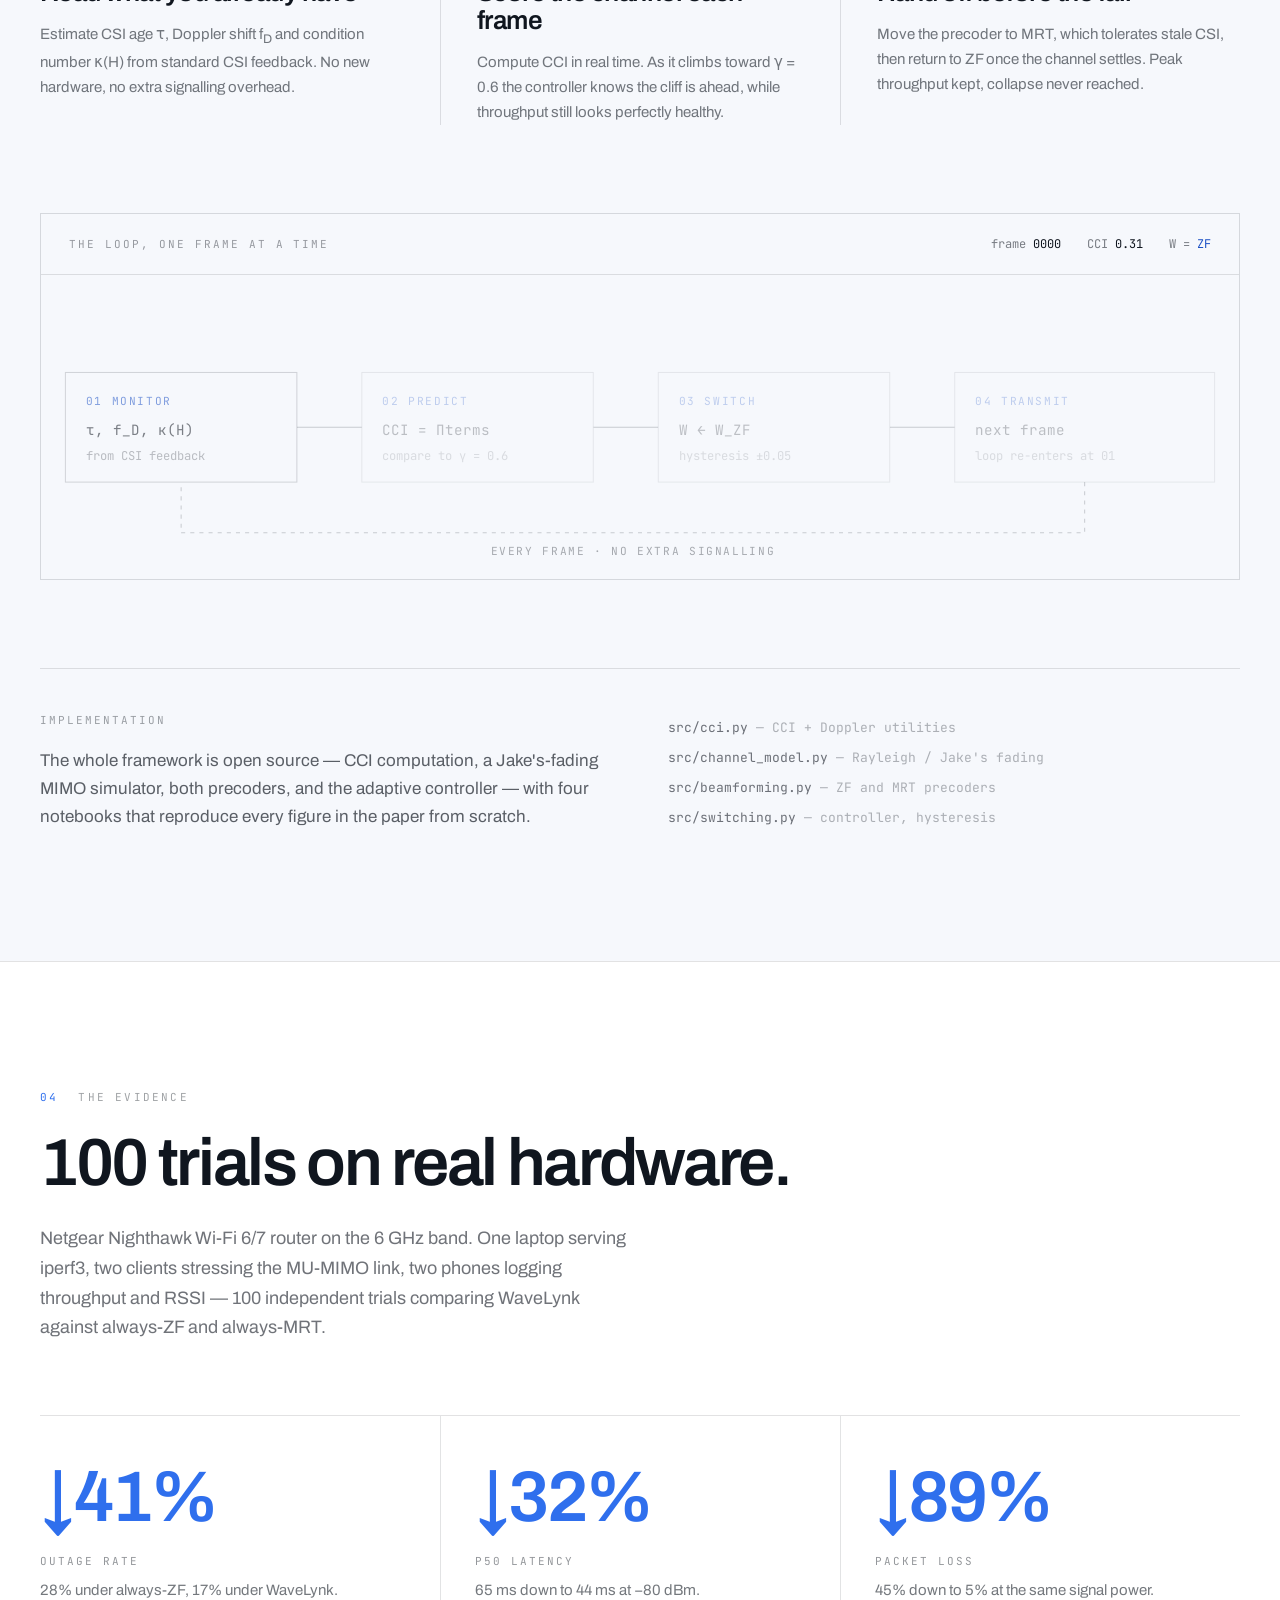
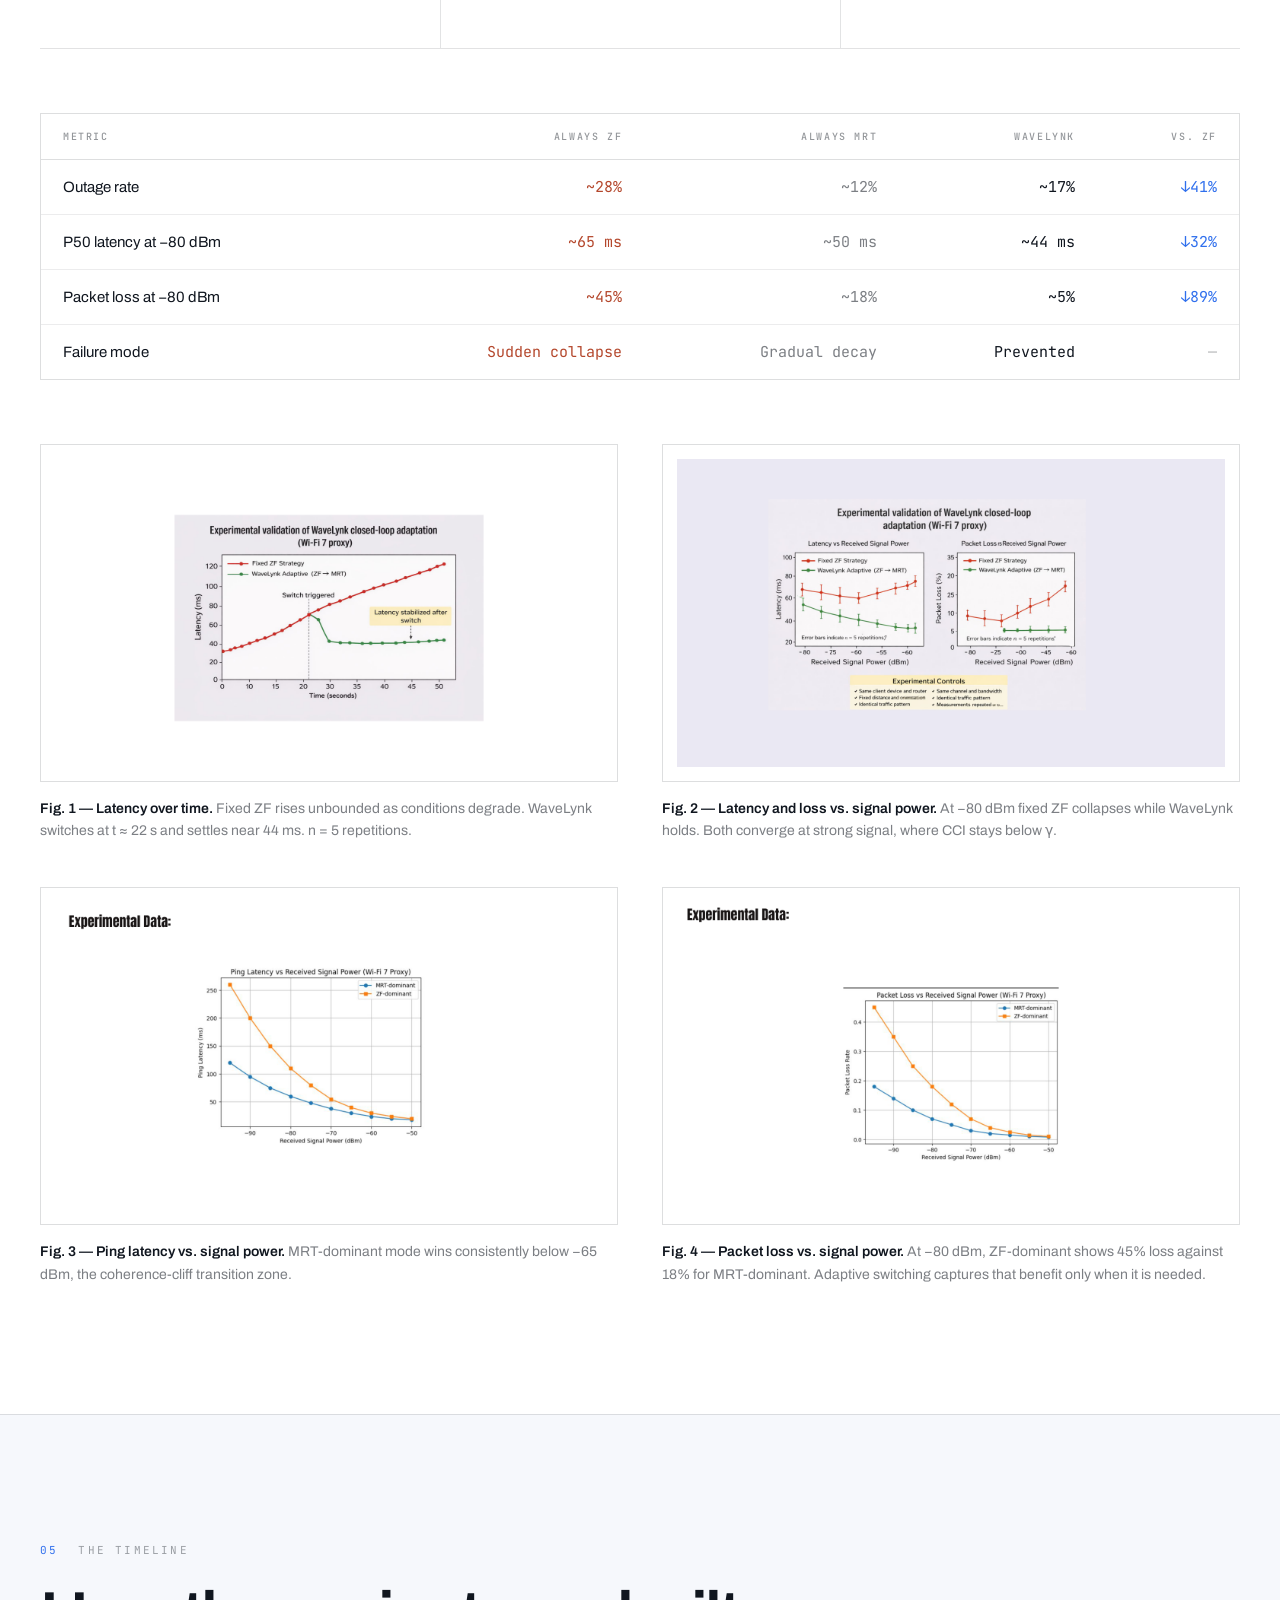
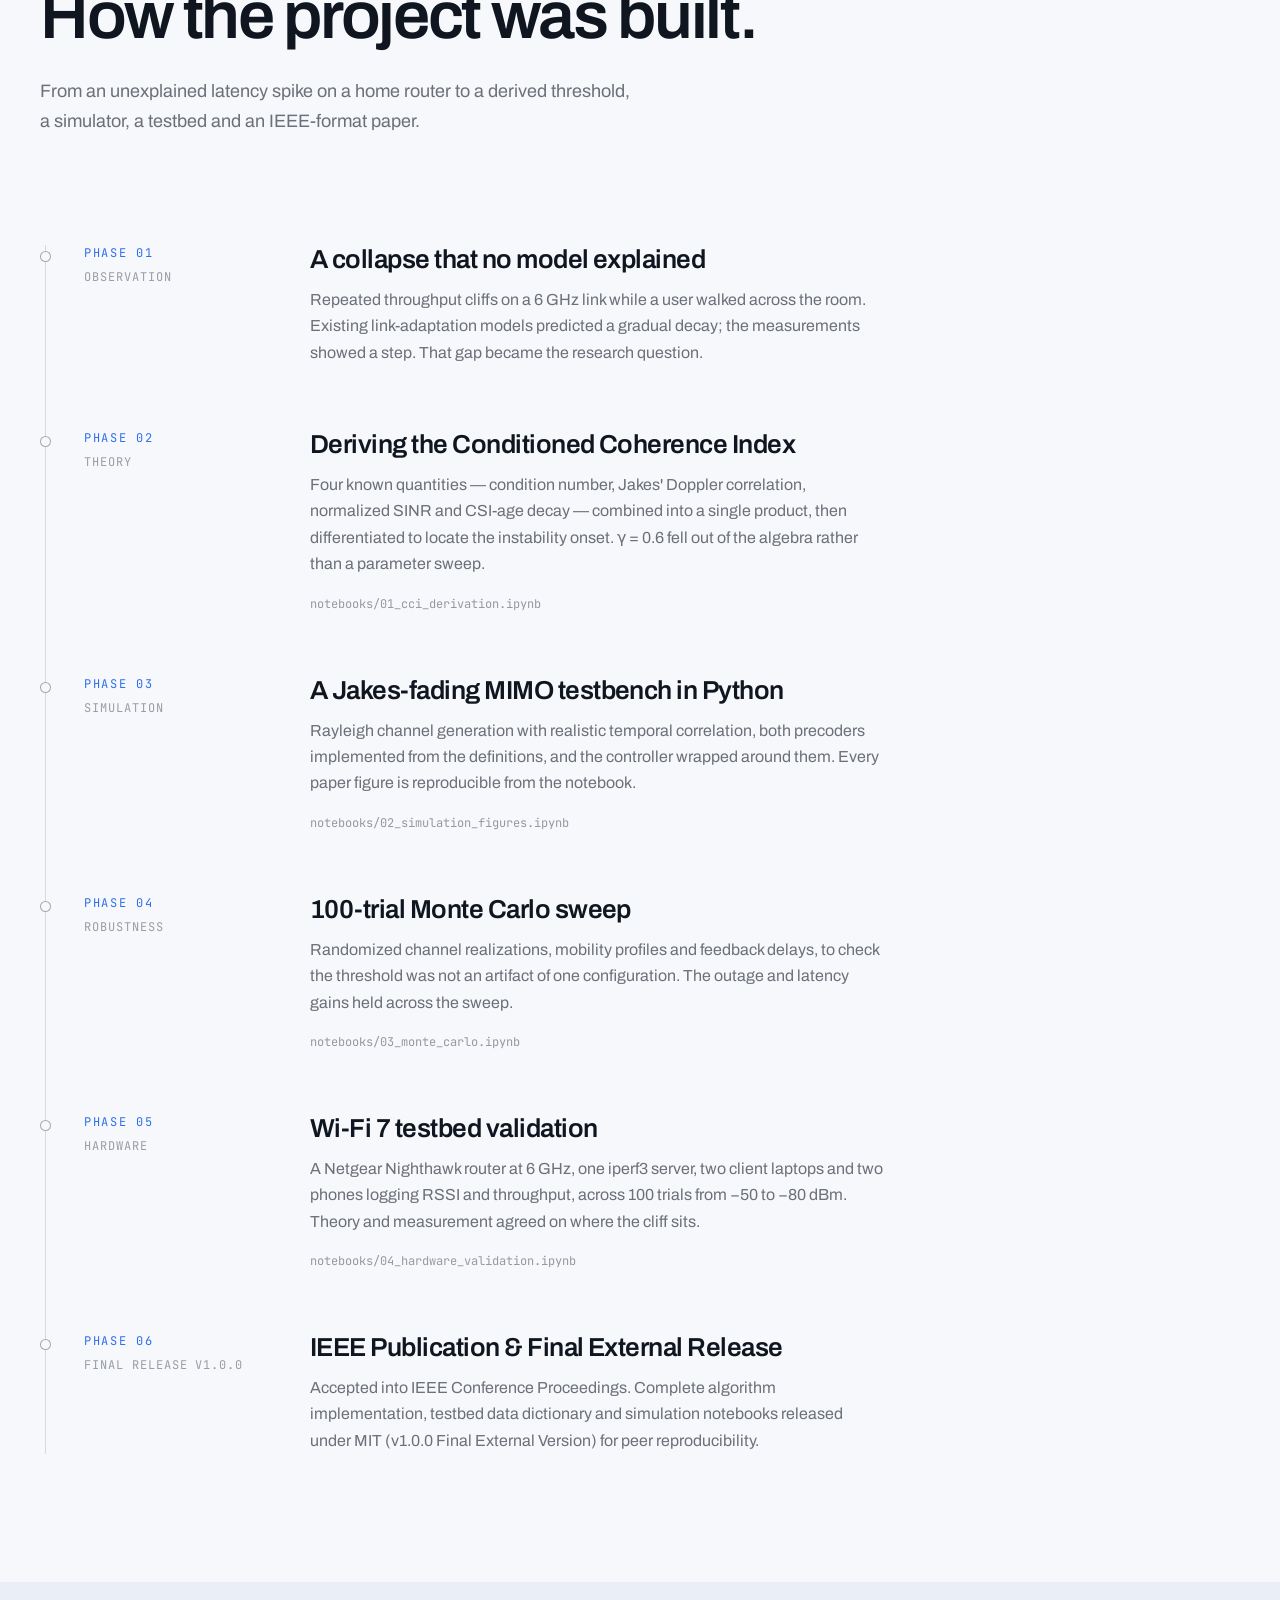
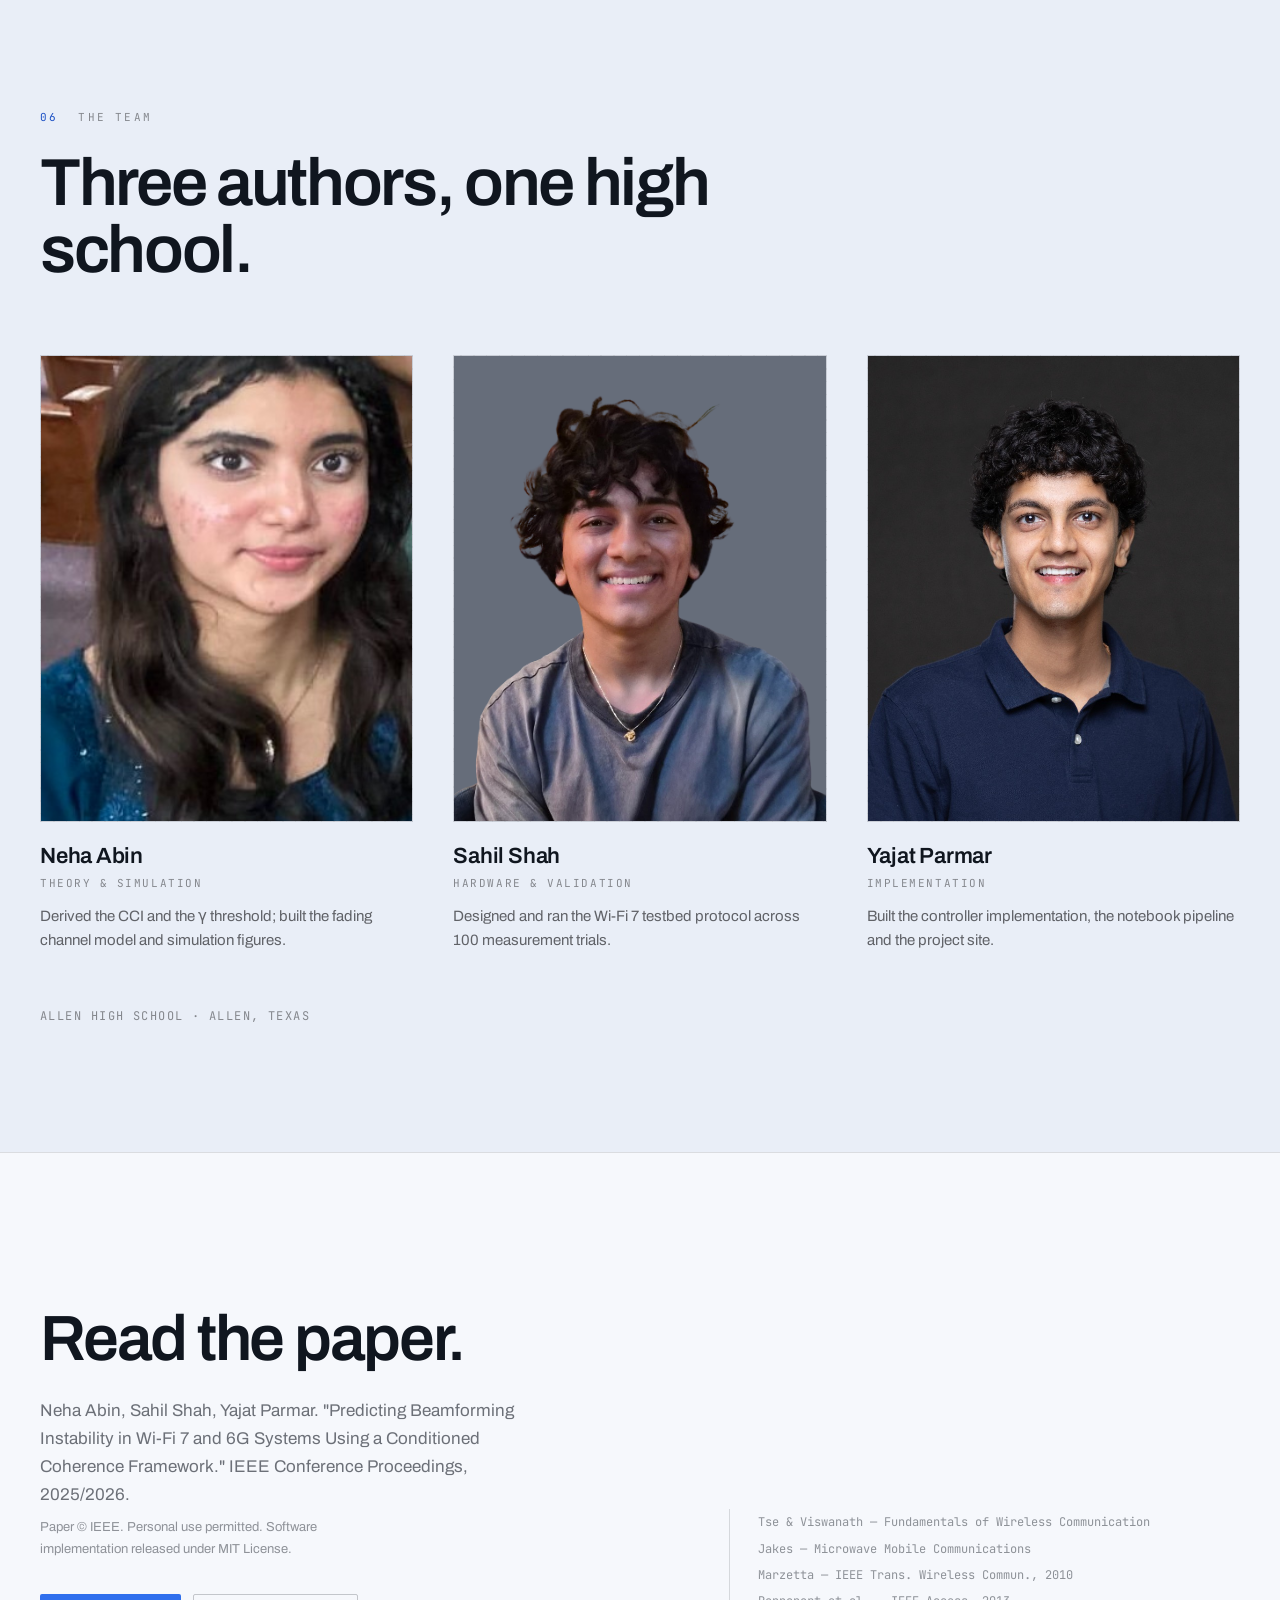
==== commit 348f4e5b: "Designate v1.0.0 Final External Release across README, paper, and site documentation" ====
--- a/site/index.html
+++ b/site/index.html
@@ -559,10 +559,10 @@
 
         <div class="wv-node" data-reveal data-node="1" style="padding-bottom:0">
           <div class="wv-node-dot"></div>
-          <div class="wv-phase">Phase 06<div class="stage">Publication</div></div>
+          <div class="wv-phase">Phase 06<div class="stage">Final Release v1.0.0</div></div>
           <div>
-            <h3>Paper, poster and open-source release</h3>
-            <p>Written up as an IEEE conference paper, with the full algorithm implementation, testbed data dictionary and simulation notebooks open-sourced under MIT for peer reproducibility.</p>
+            <h3>IEEE Publication &amp; Final External Release</h3>
+            <p>Accepted into IEEE Conference Proceedings. Complete algorithm implementation, testbed data dictionary and simulation notebooks released under MIT (v1.0.0 Final External Version) for peer reproducibility.</p>
           </div>
         </div>
 
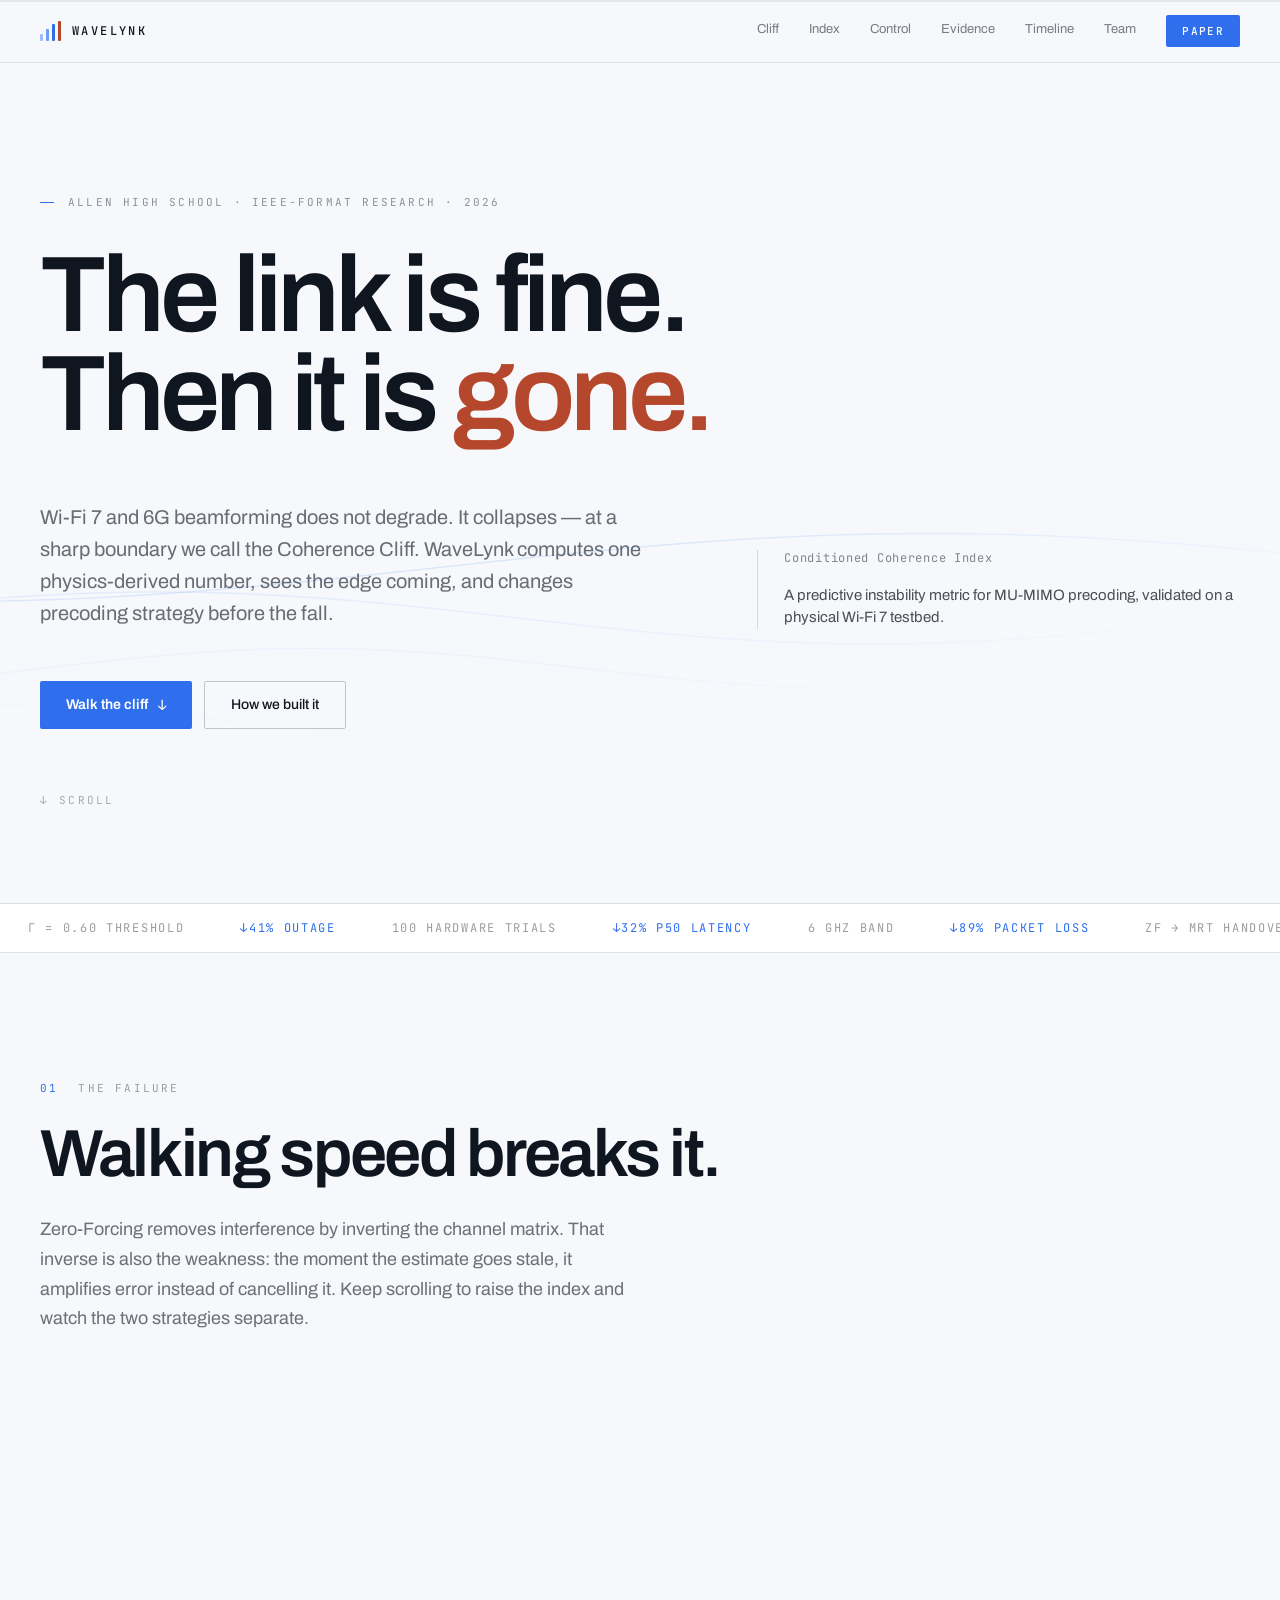
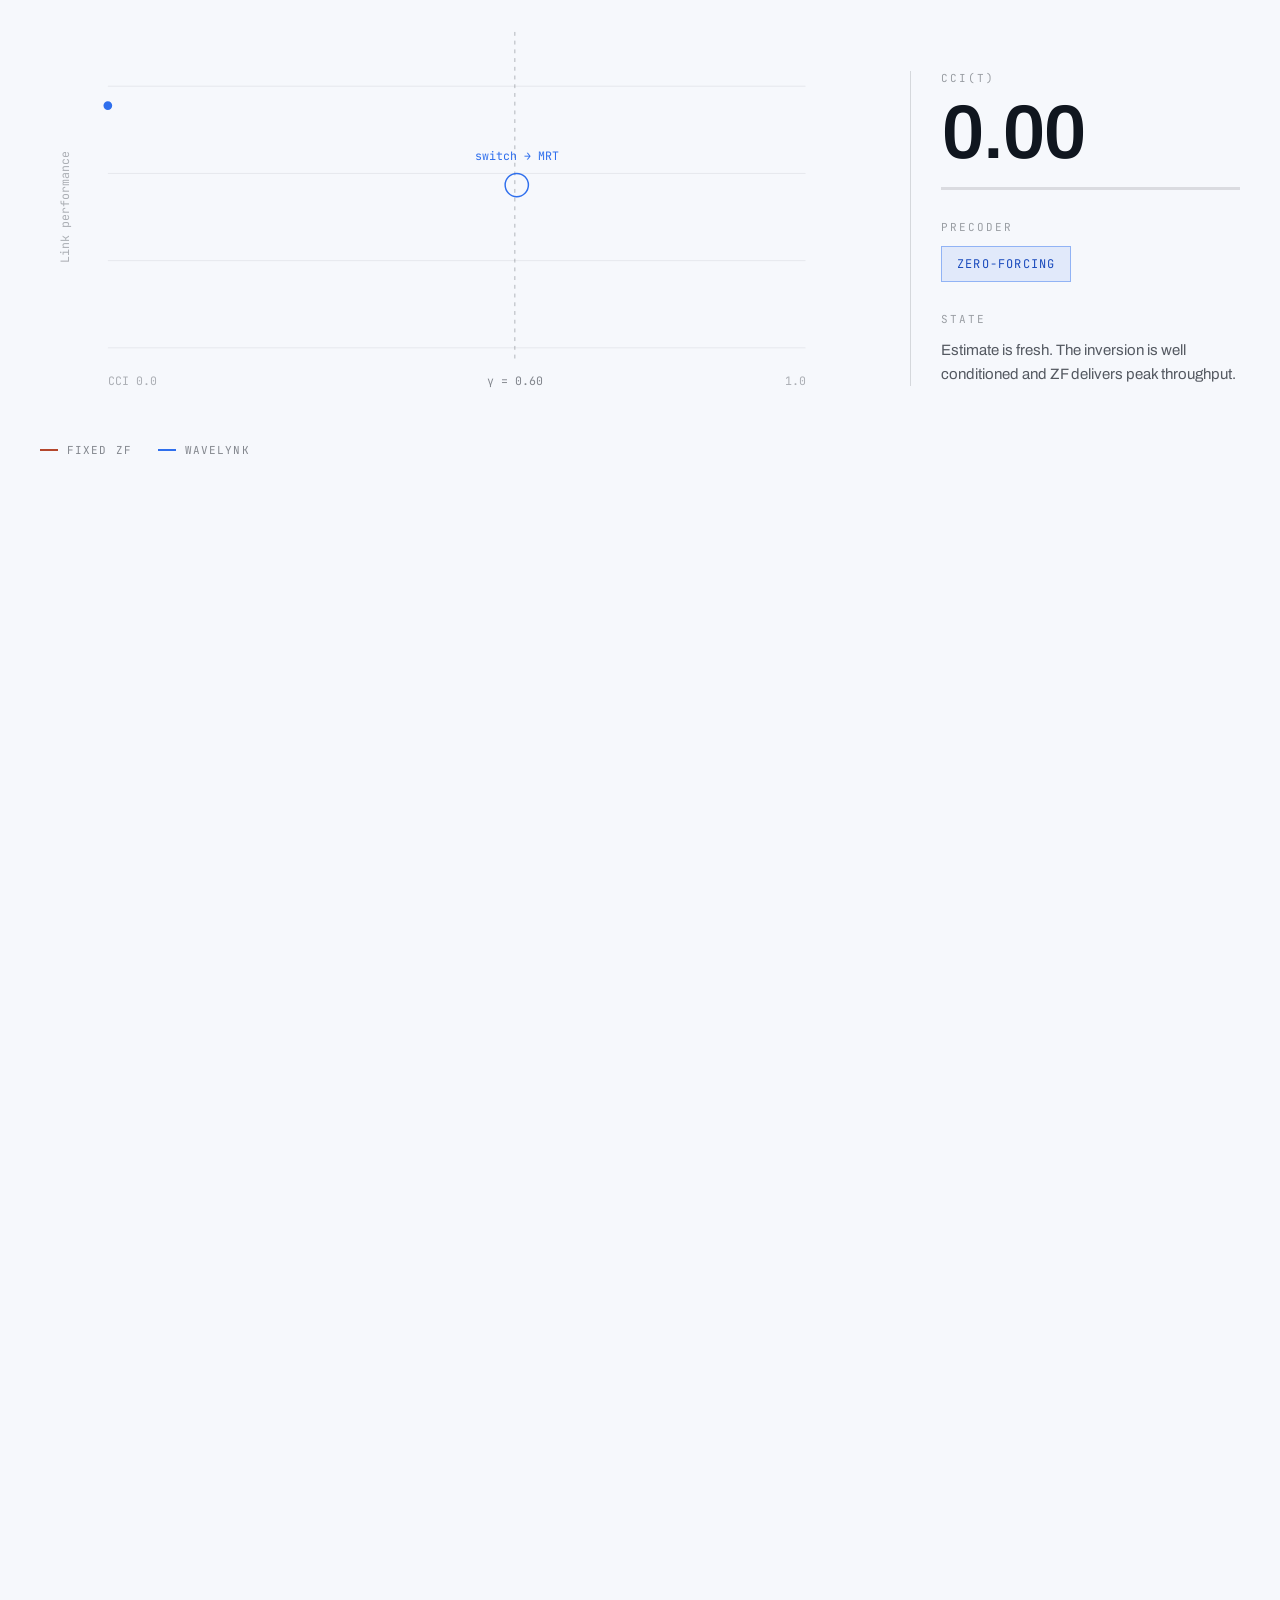
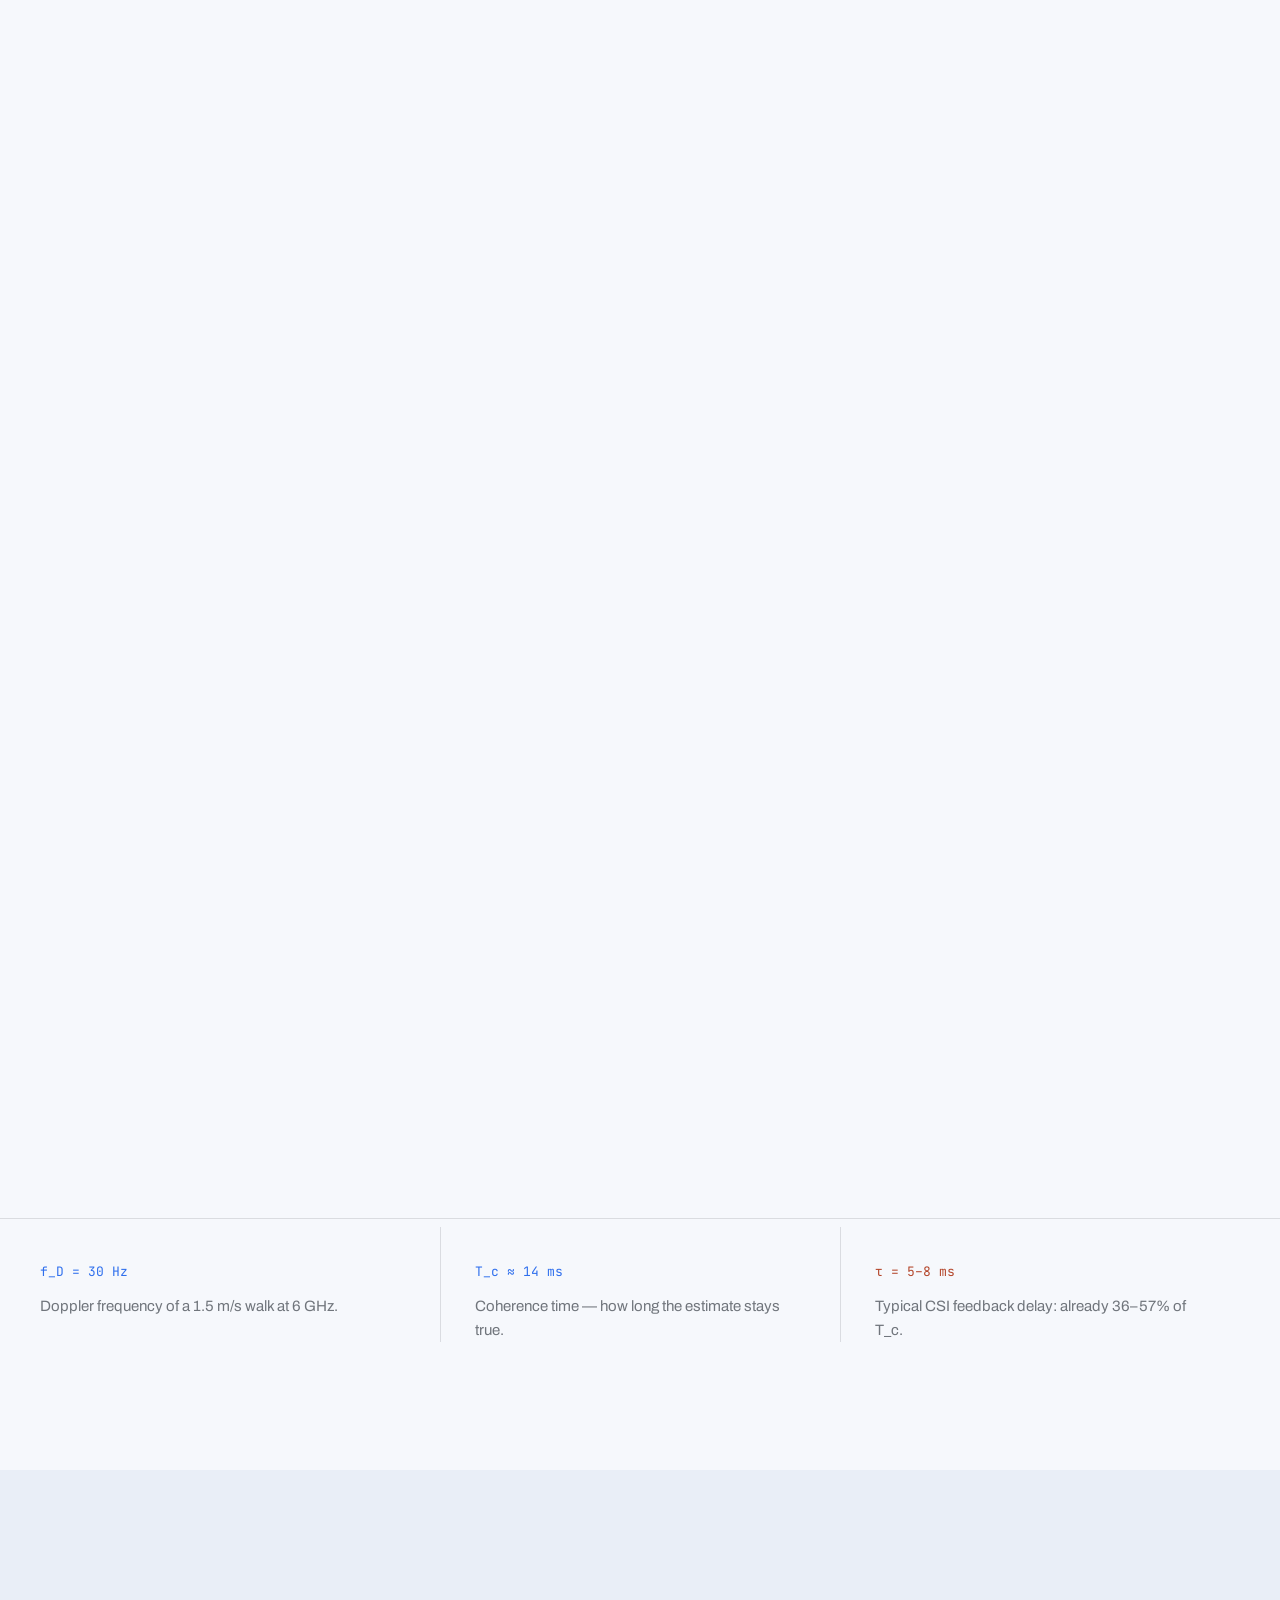
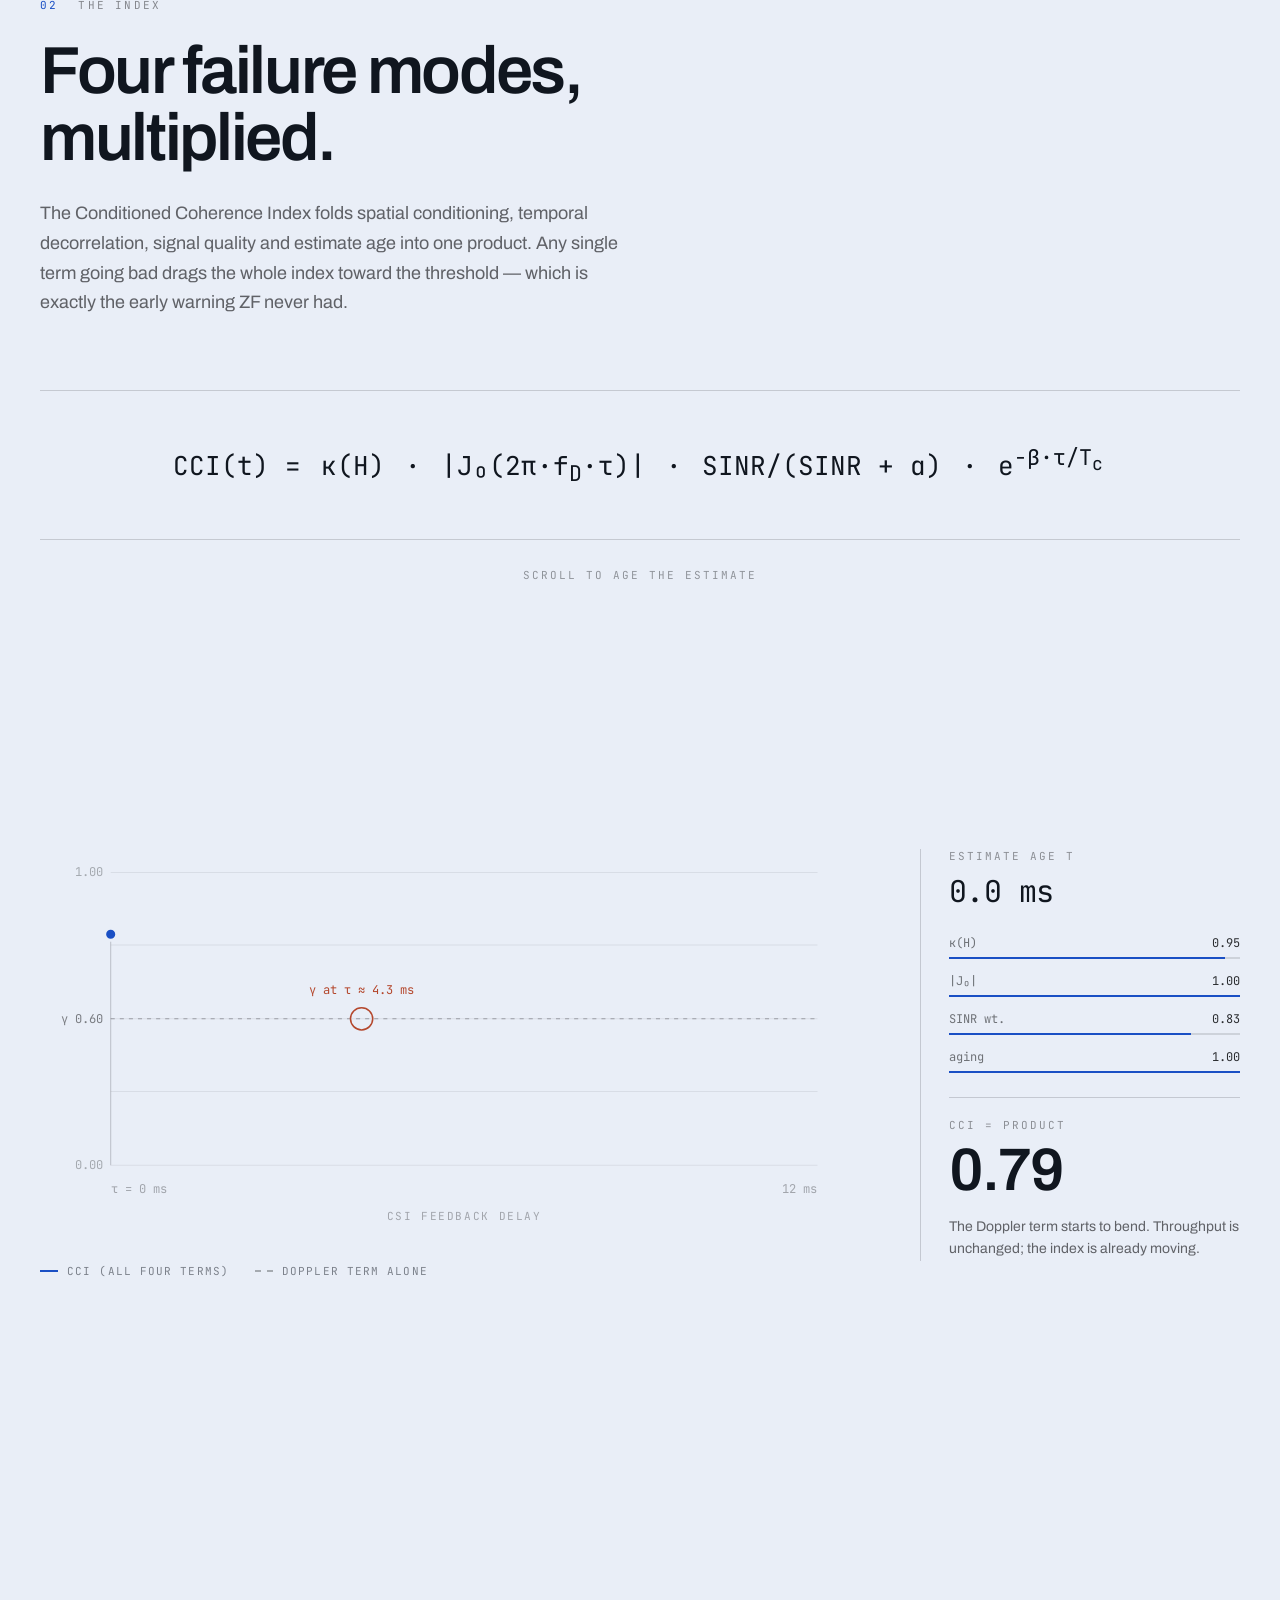
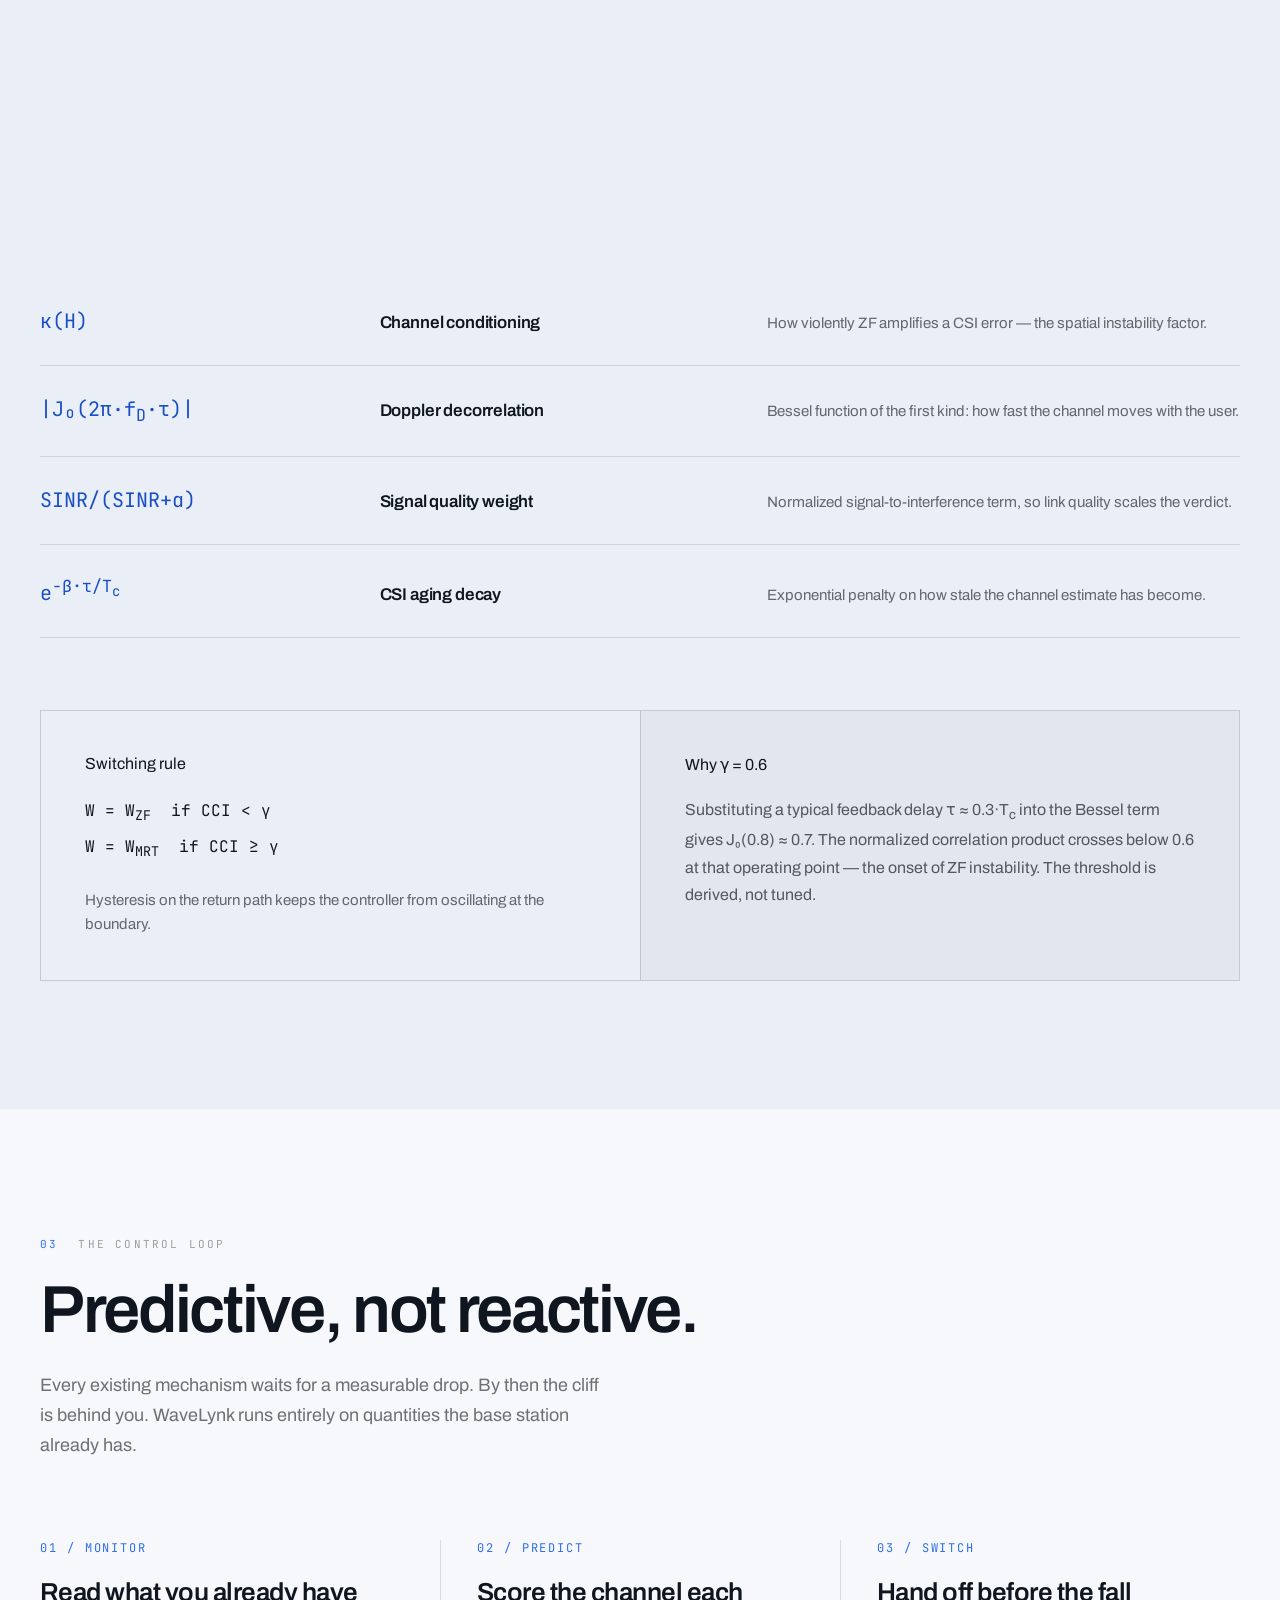
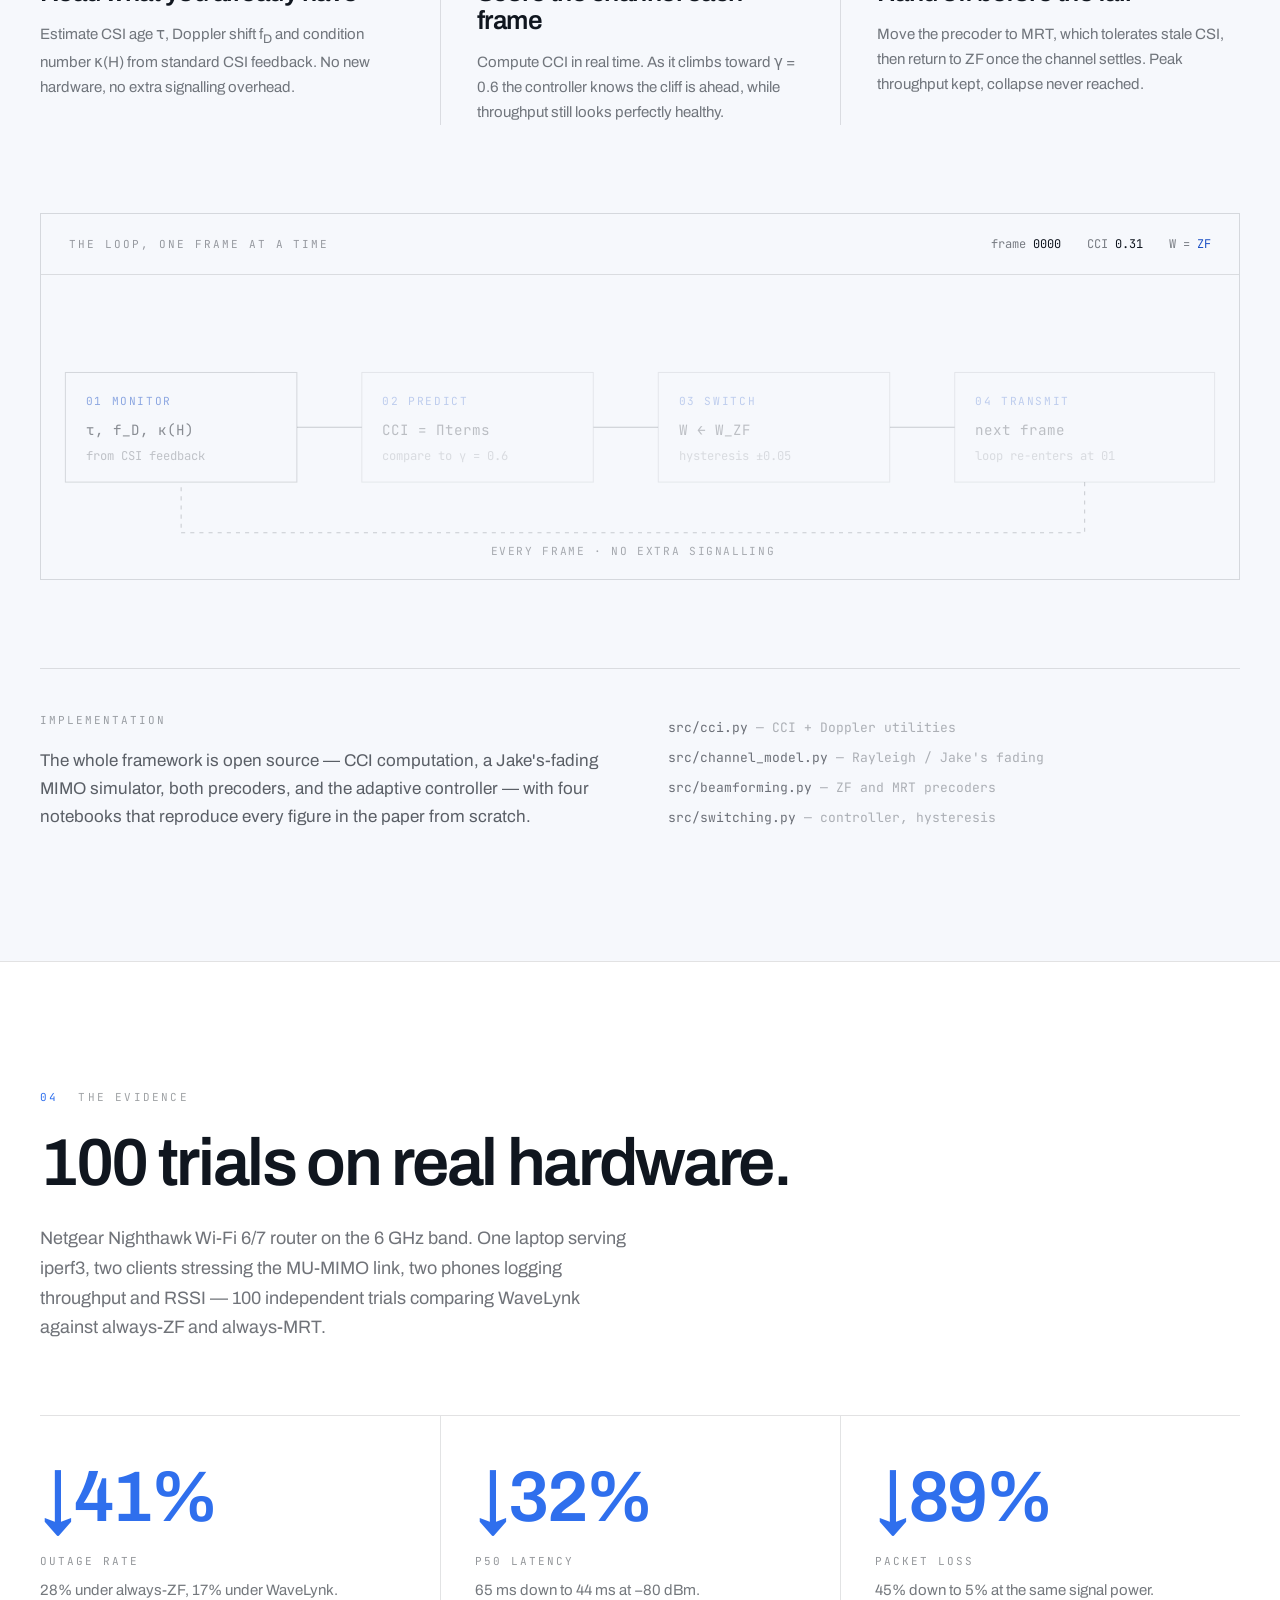
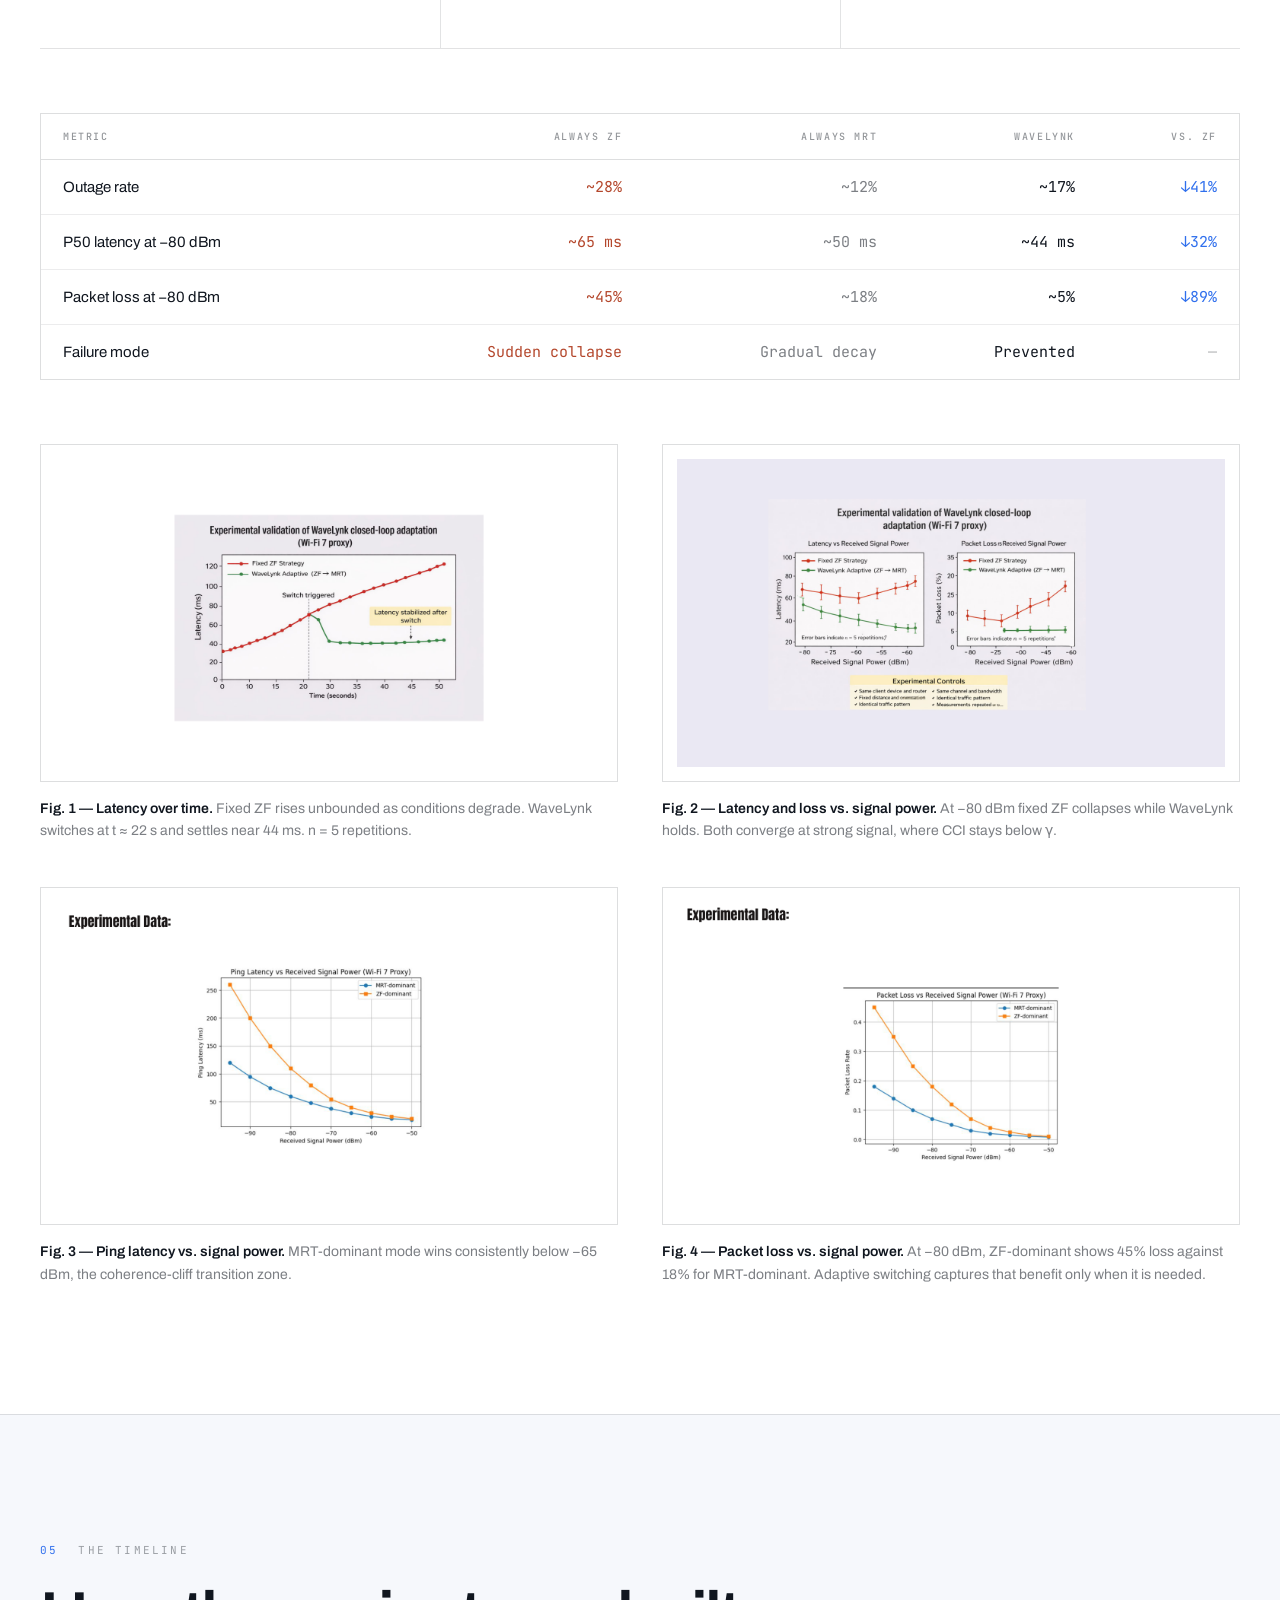
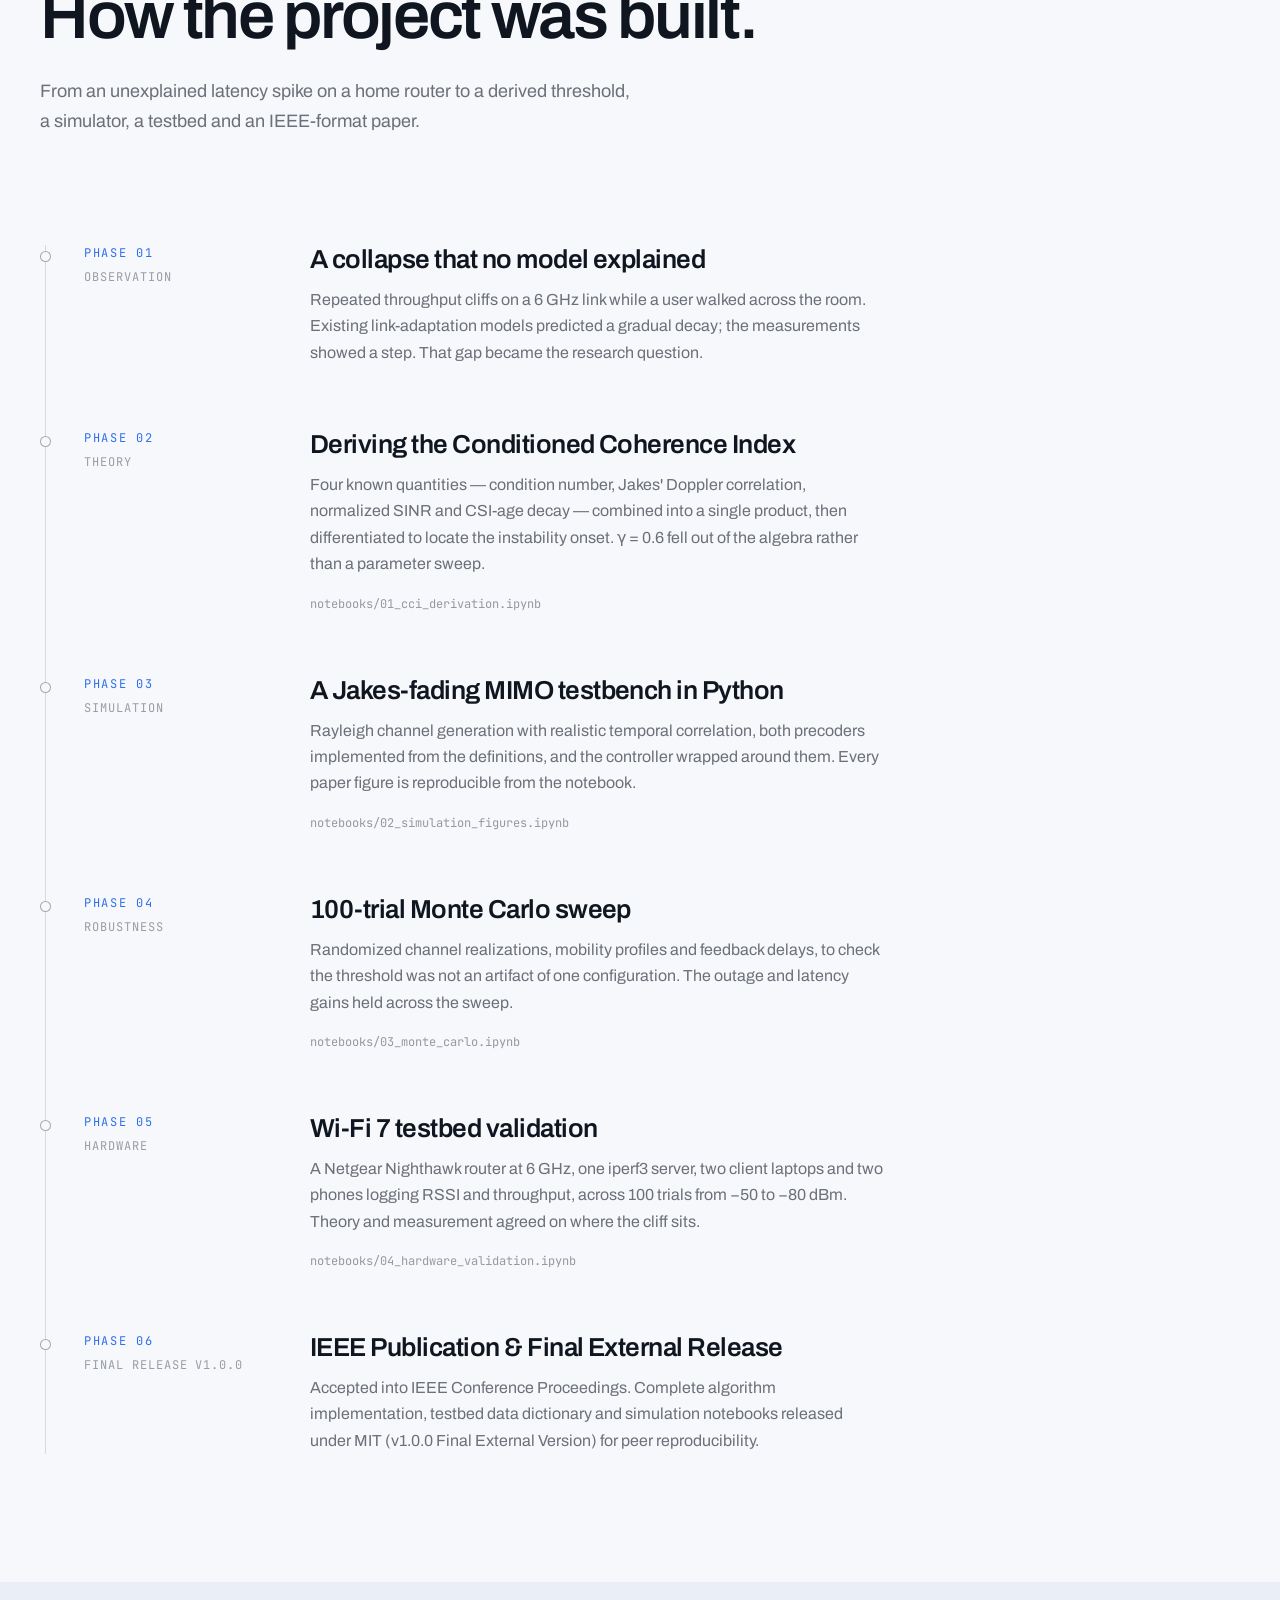
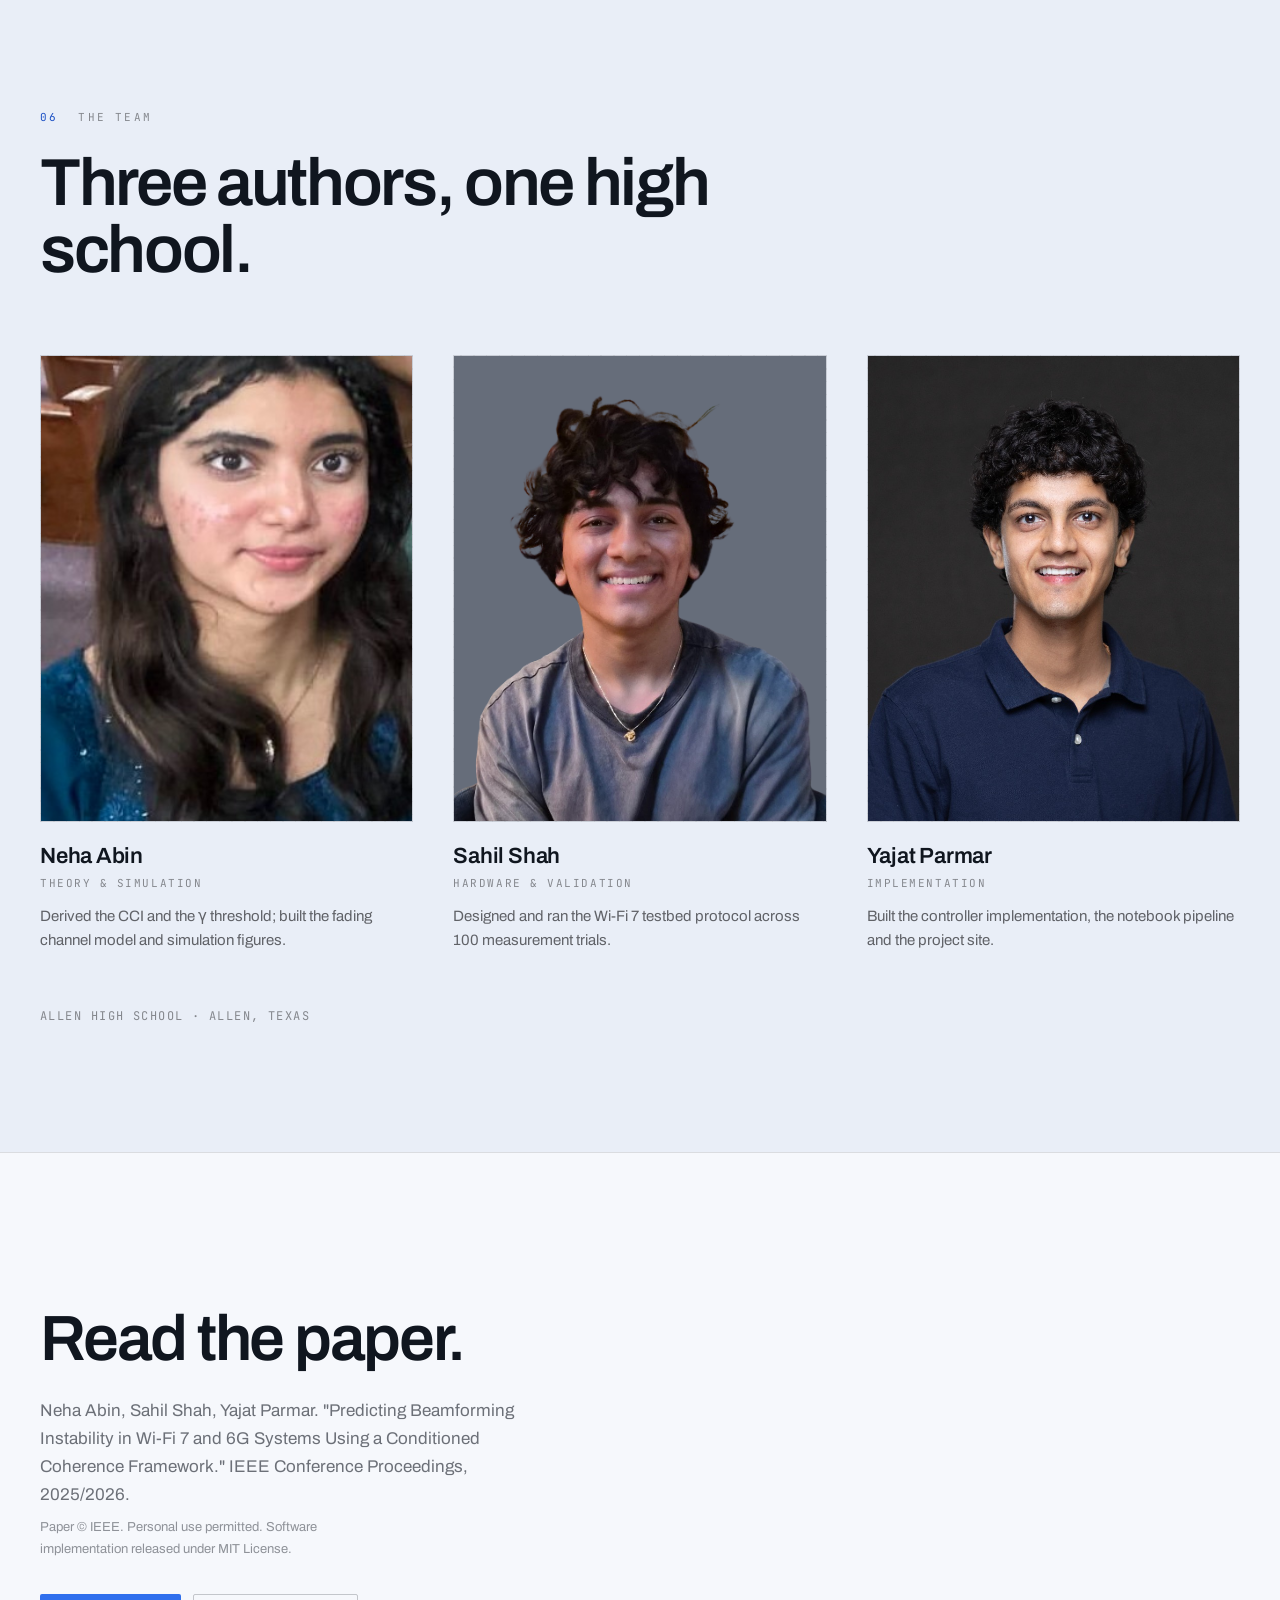
==== commit 4e6db295: "Add verbatim IEEE copyright notice to paper section for full PSPB 8.1.9 compliance" ====
--- a/site/index.html
+++ b/site/index.html
@@ -622,6 +622,9 @@
             <a href="paper/WaveLynk_Paper.pdf" target="_blank" rel="noopener" class="wv-btn wv-btn-primary">Open the PDF</a>
             <a href="https://github.com/yajatp/WaveLynk" target="_blank" rel="noopener" class="wv-btn wv-btn-secondary">Source on GitHub</a>
           </div>
+          <p style="font-size:11.5px;opacity:0.65;line-height:1.5;margin-top:14px;">
+            &copy; 2025&ndash;2026 IEEE. Personal use of this material is permitted. Permission from IEEE must be obtained for all other uses, in any current or future media, including reprinting/republishing this material for advertising or promotional purposes, creating new collective works, for resale or redistribution to servers or lists, or reuse of any copyrighted component of this work in other works.
+          </p>
         </div>
         <div class="wv-refs">
           <div>Tse &amp; Viswanath — Fundamentals of Wireless Communication</div>
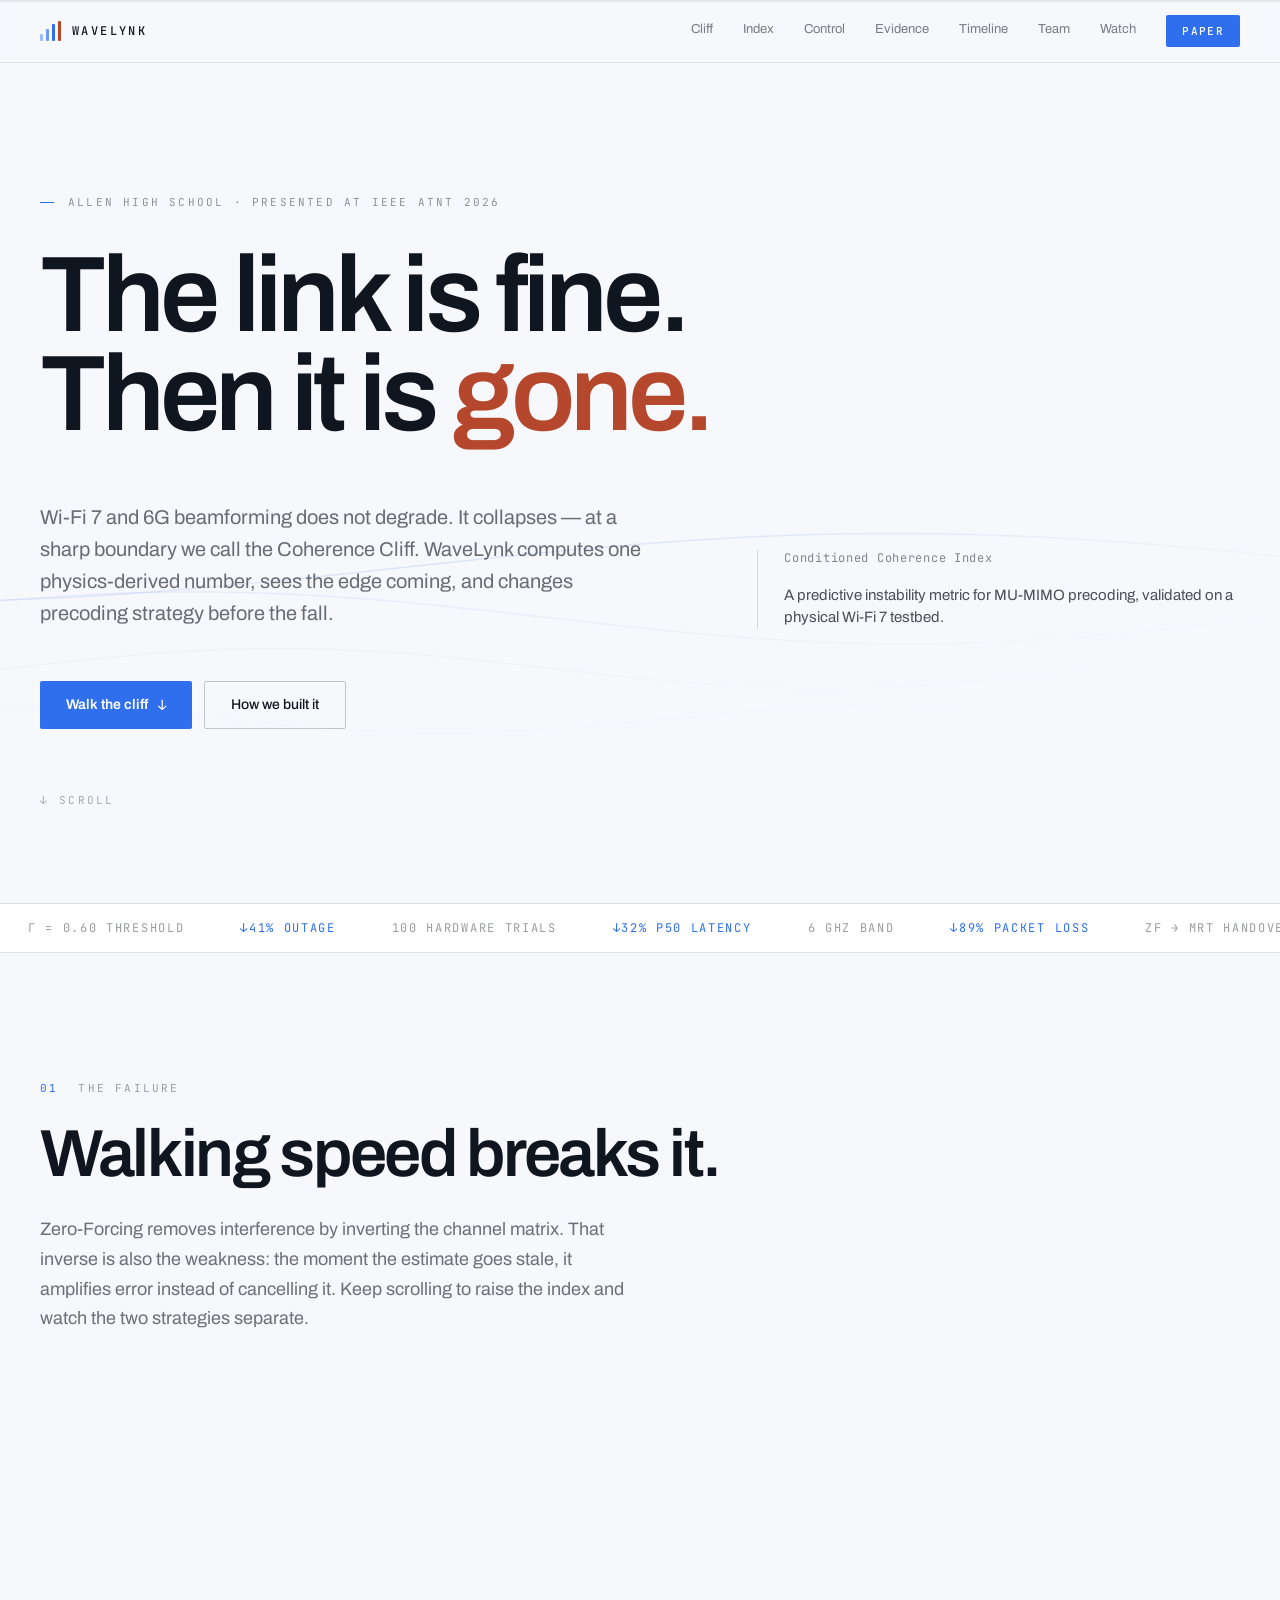
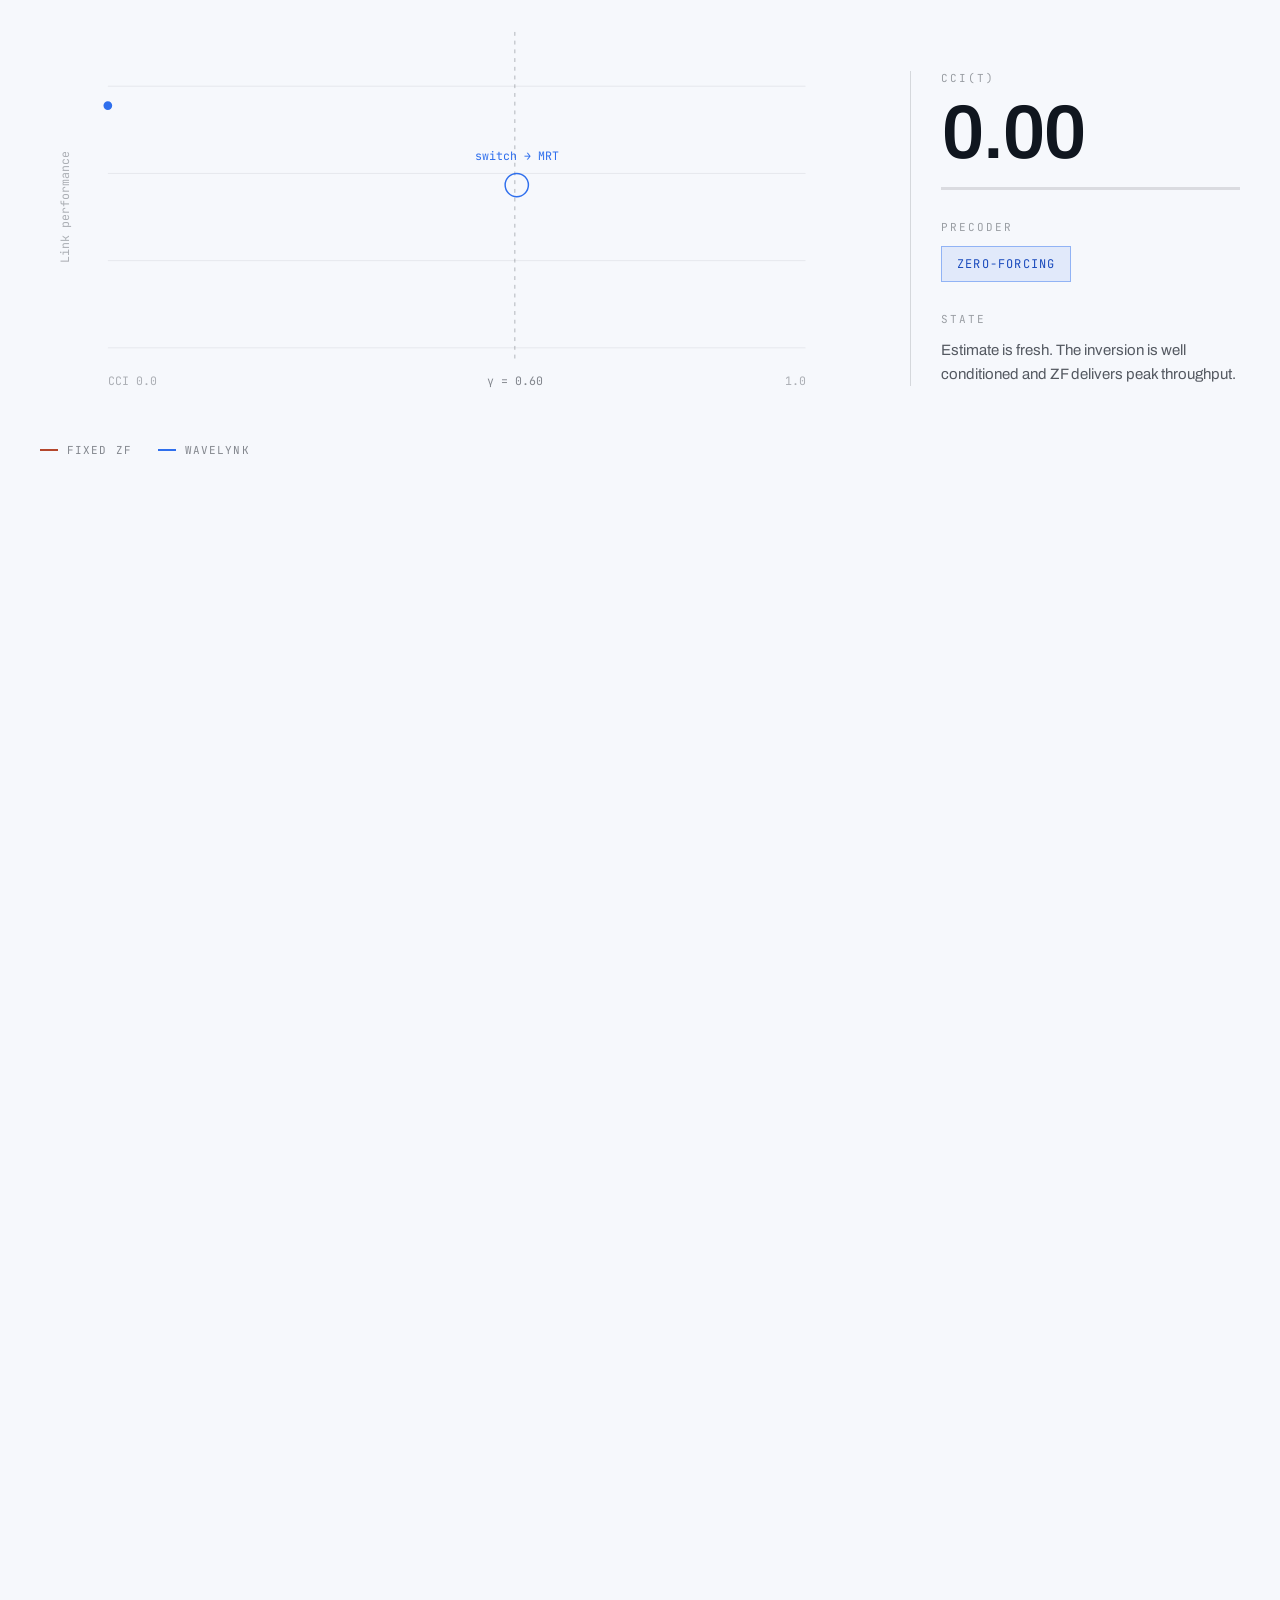
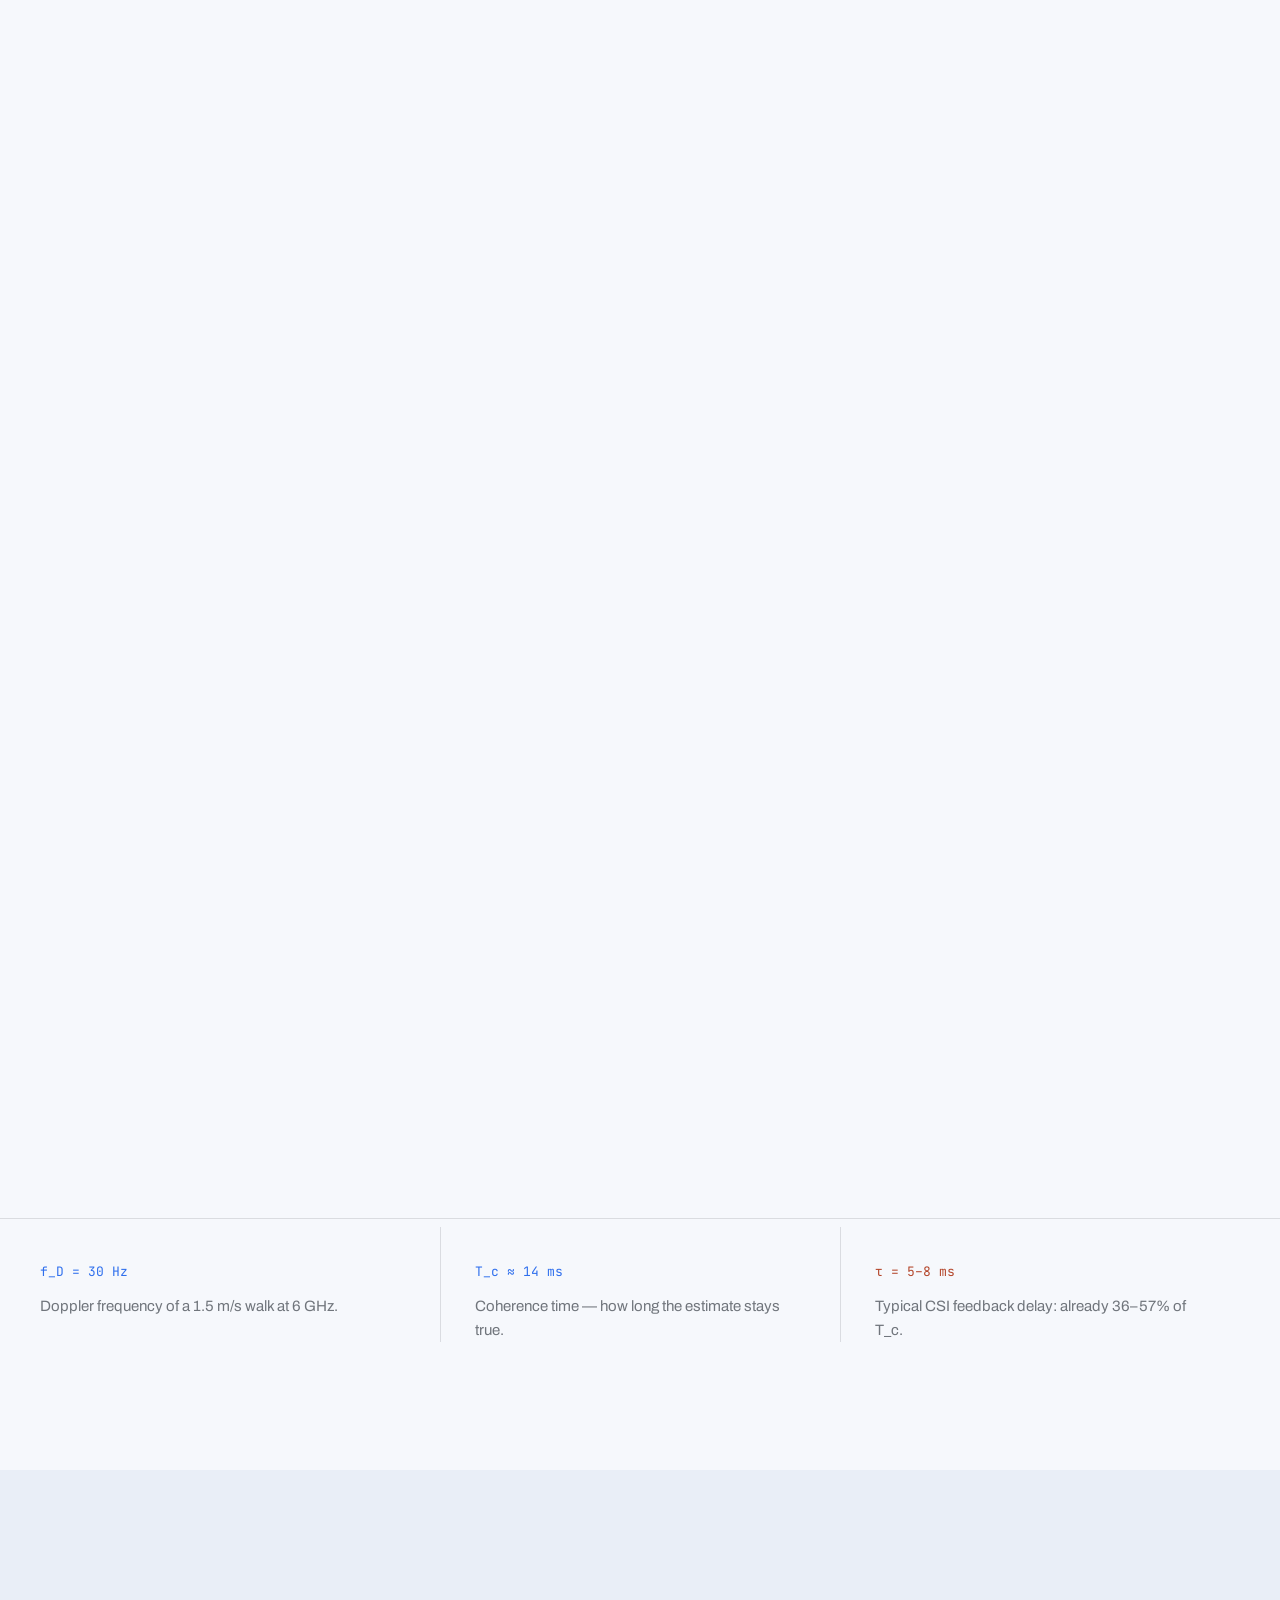
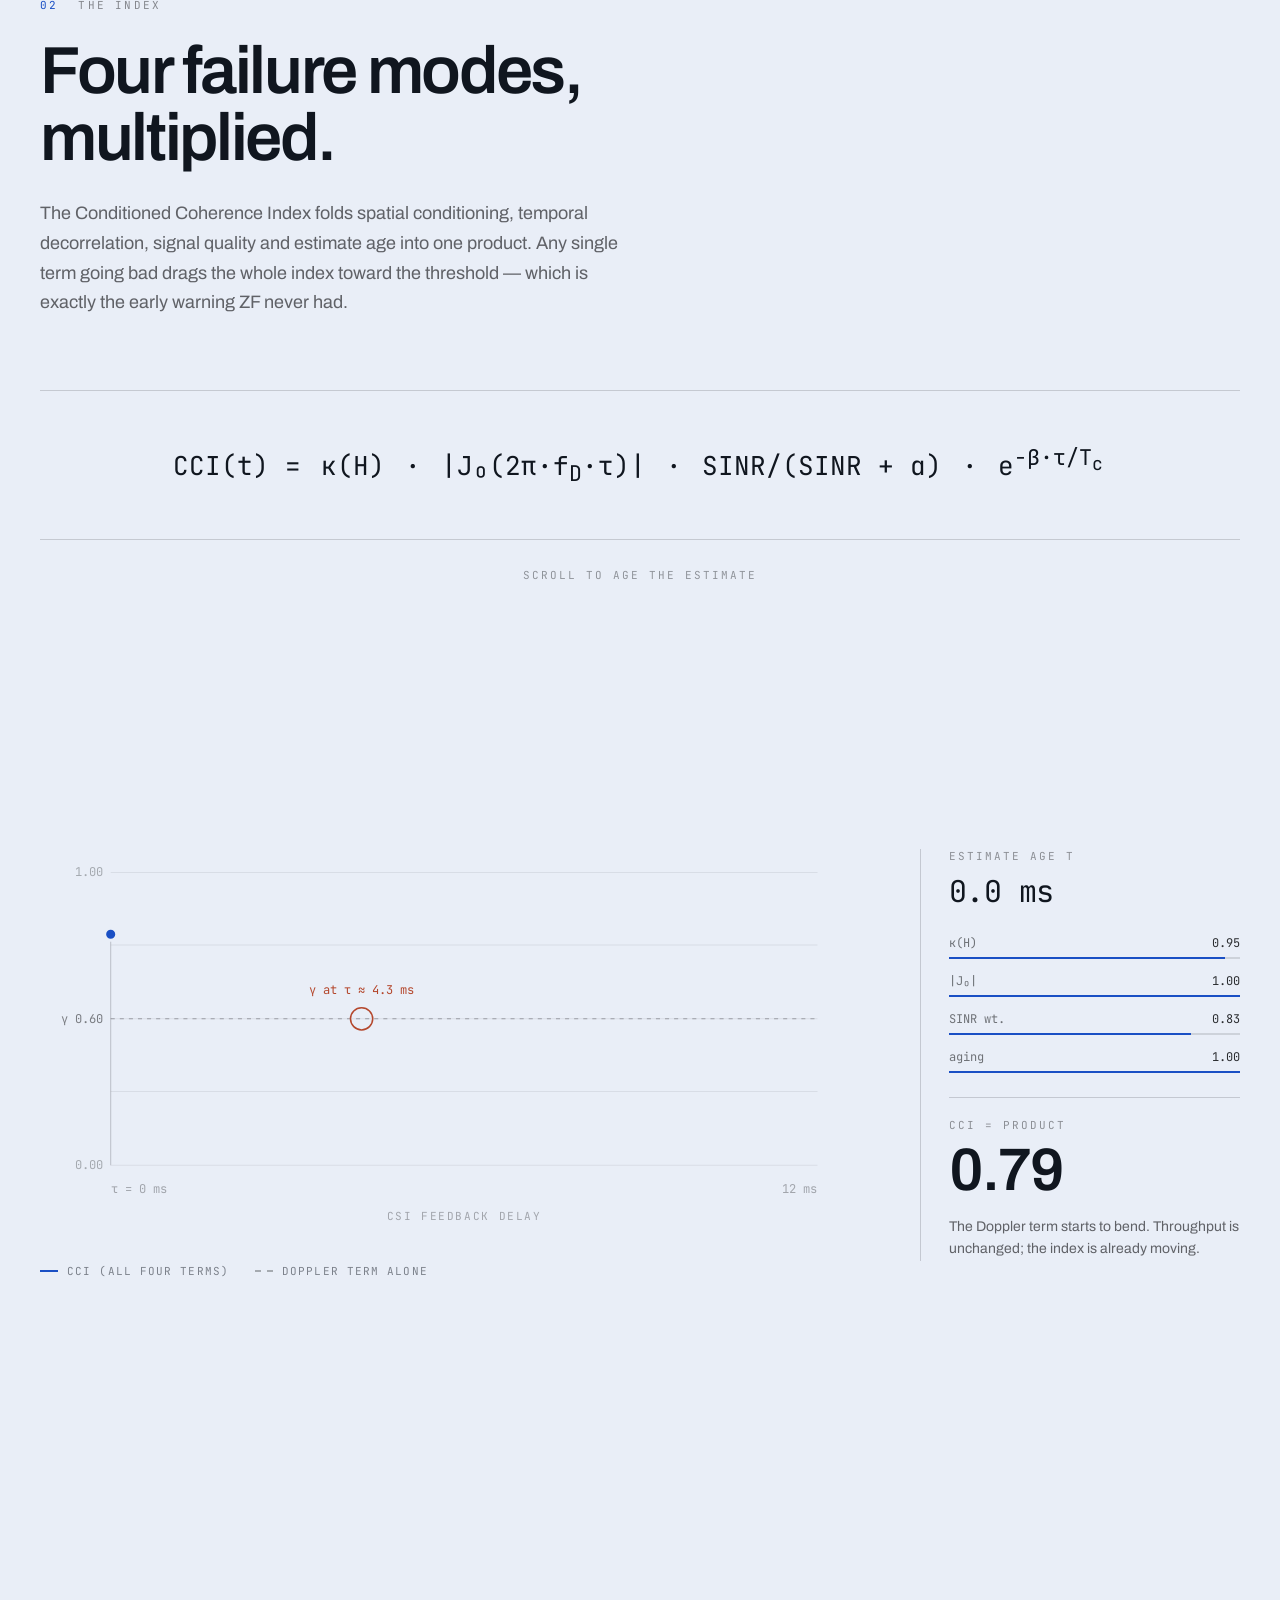
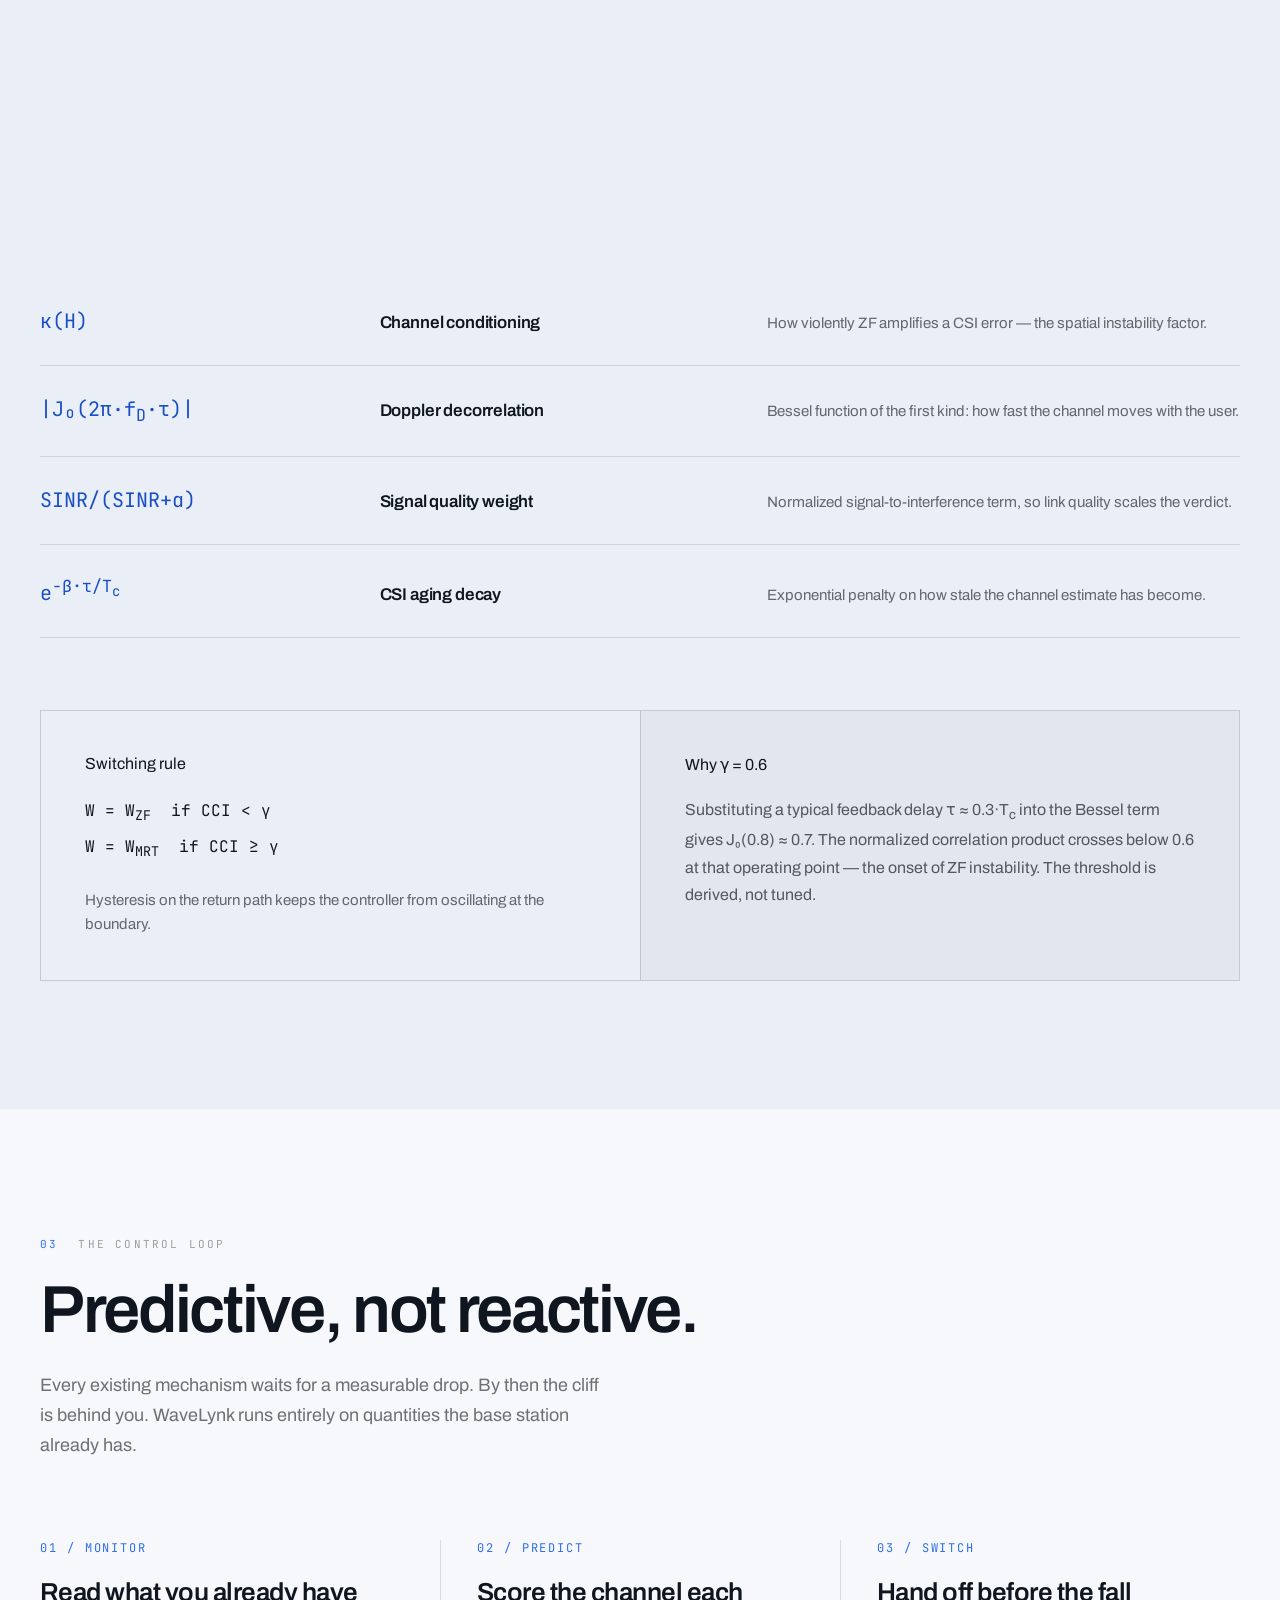
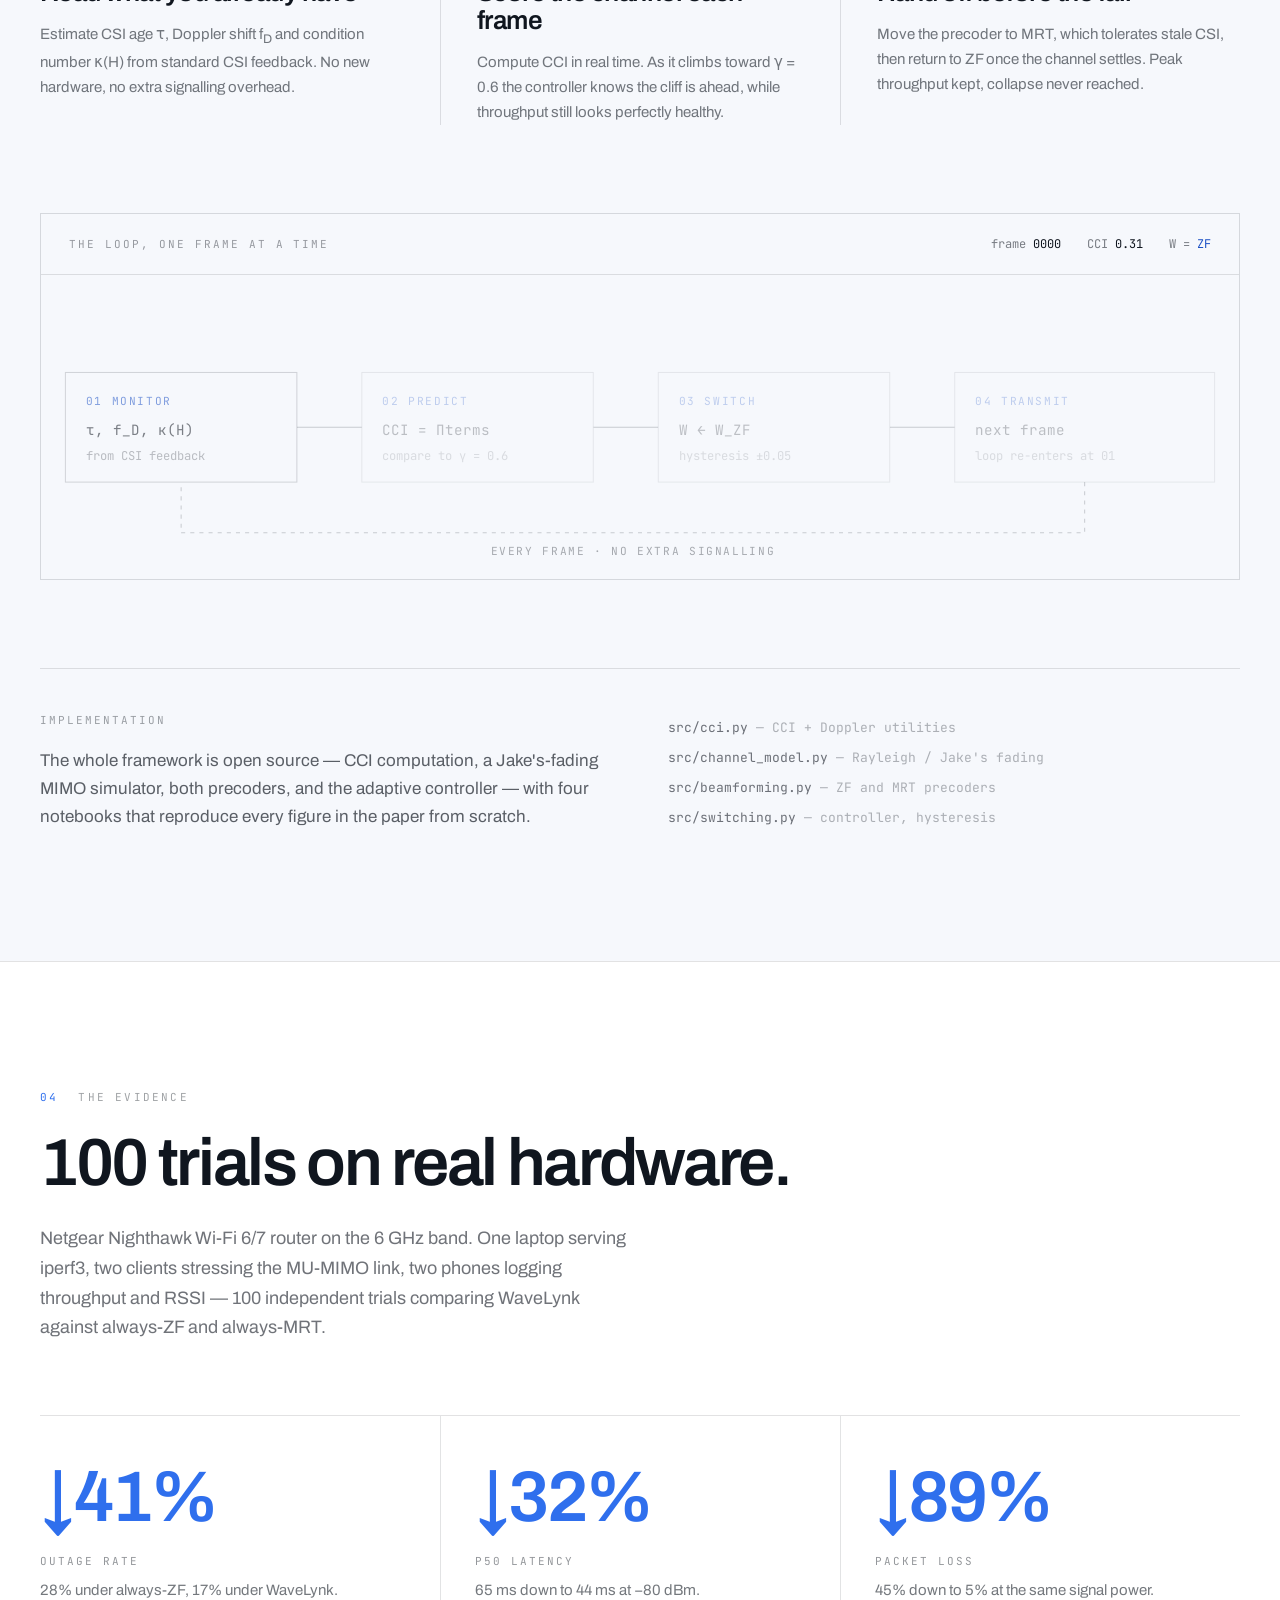
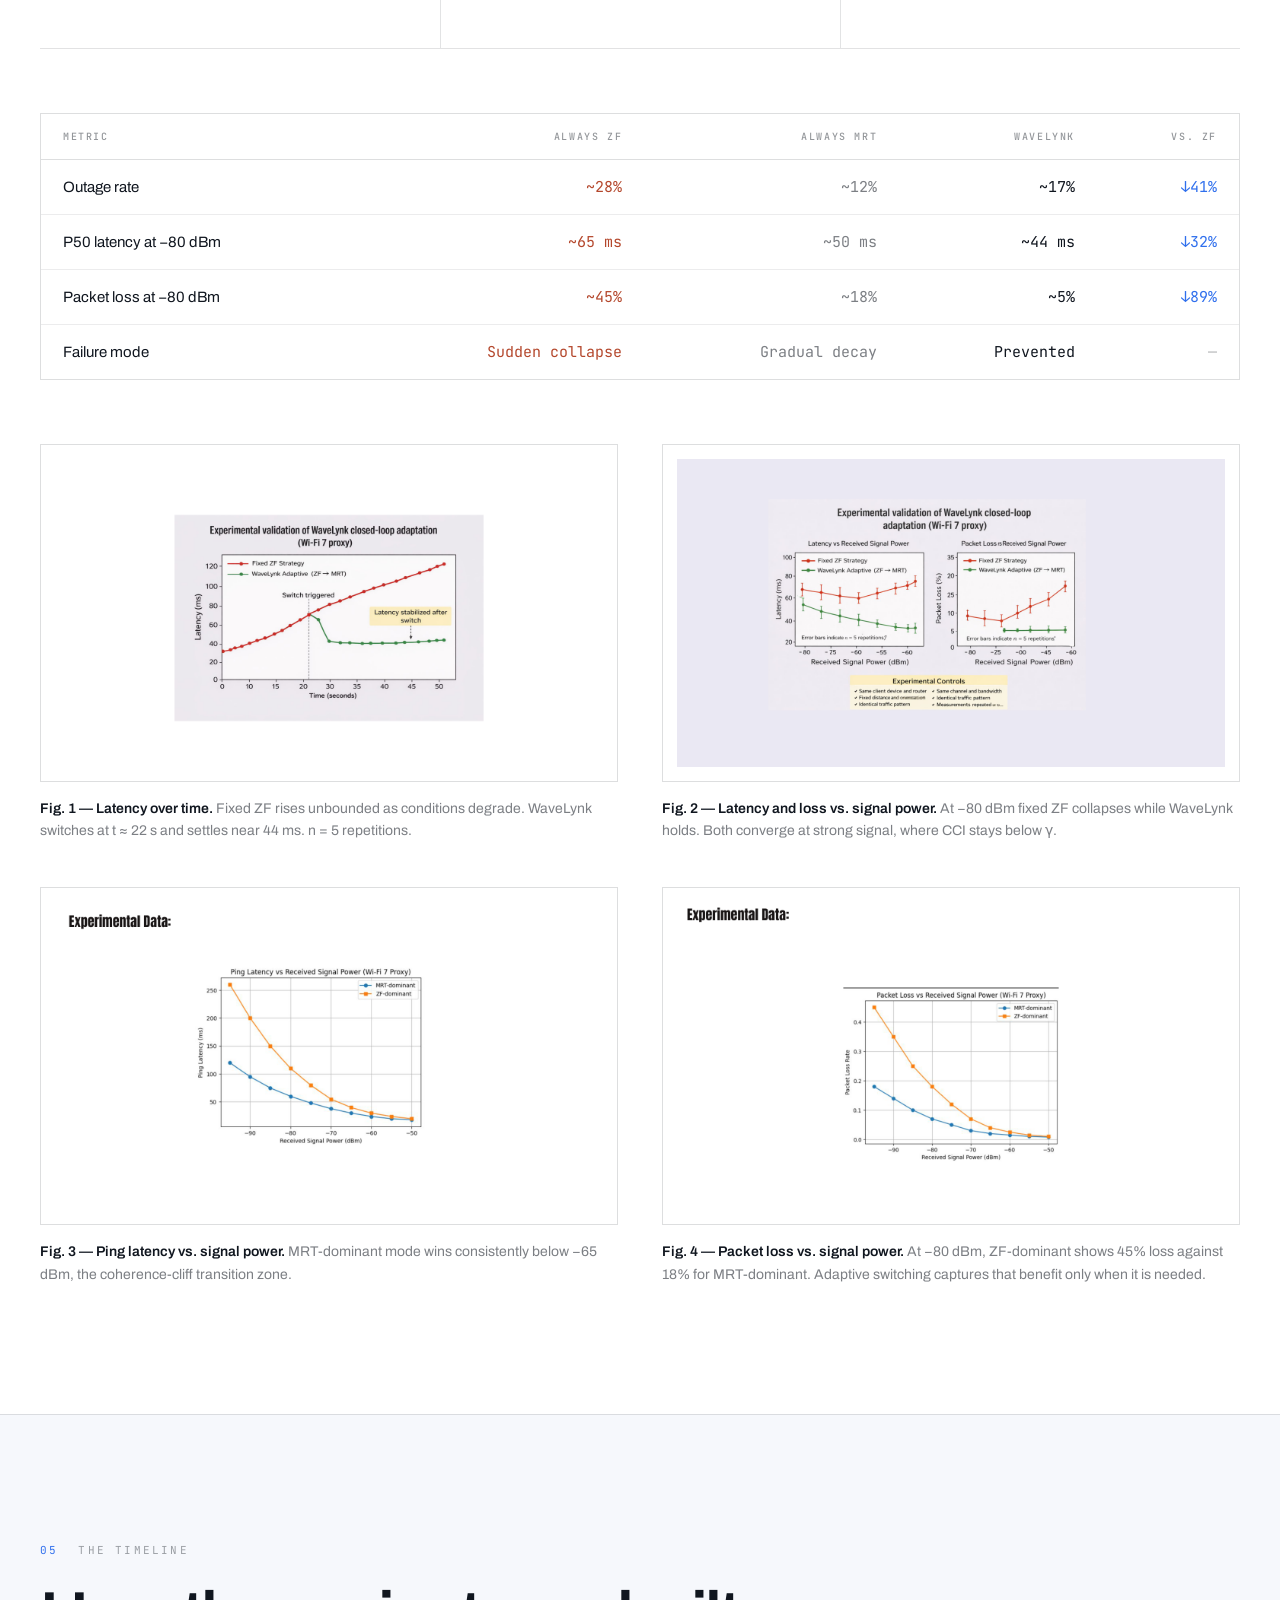
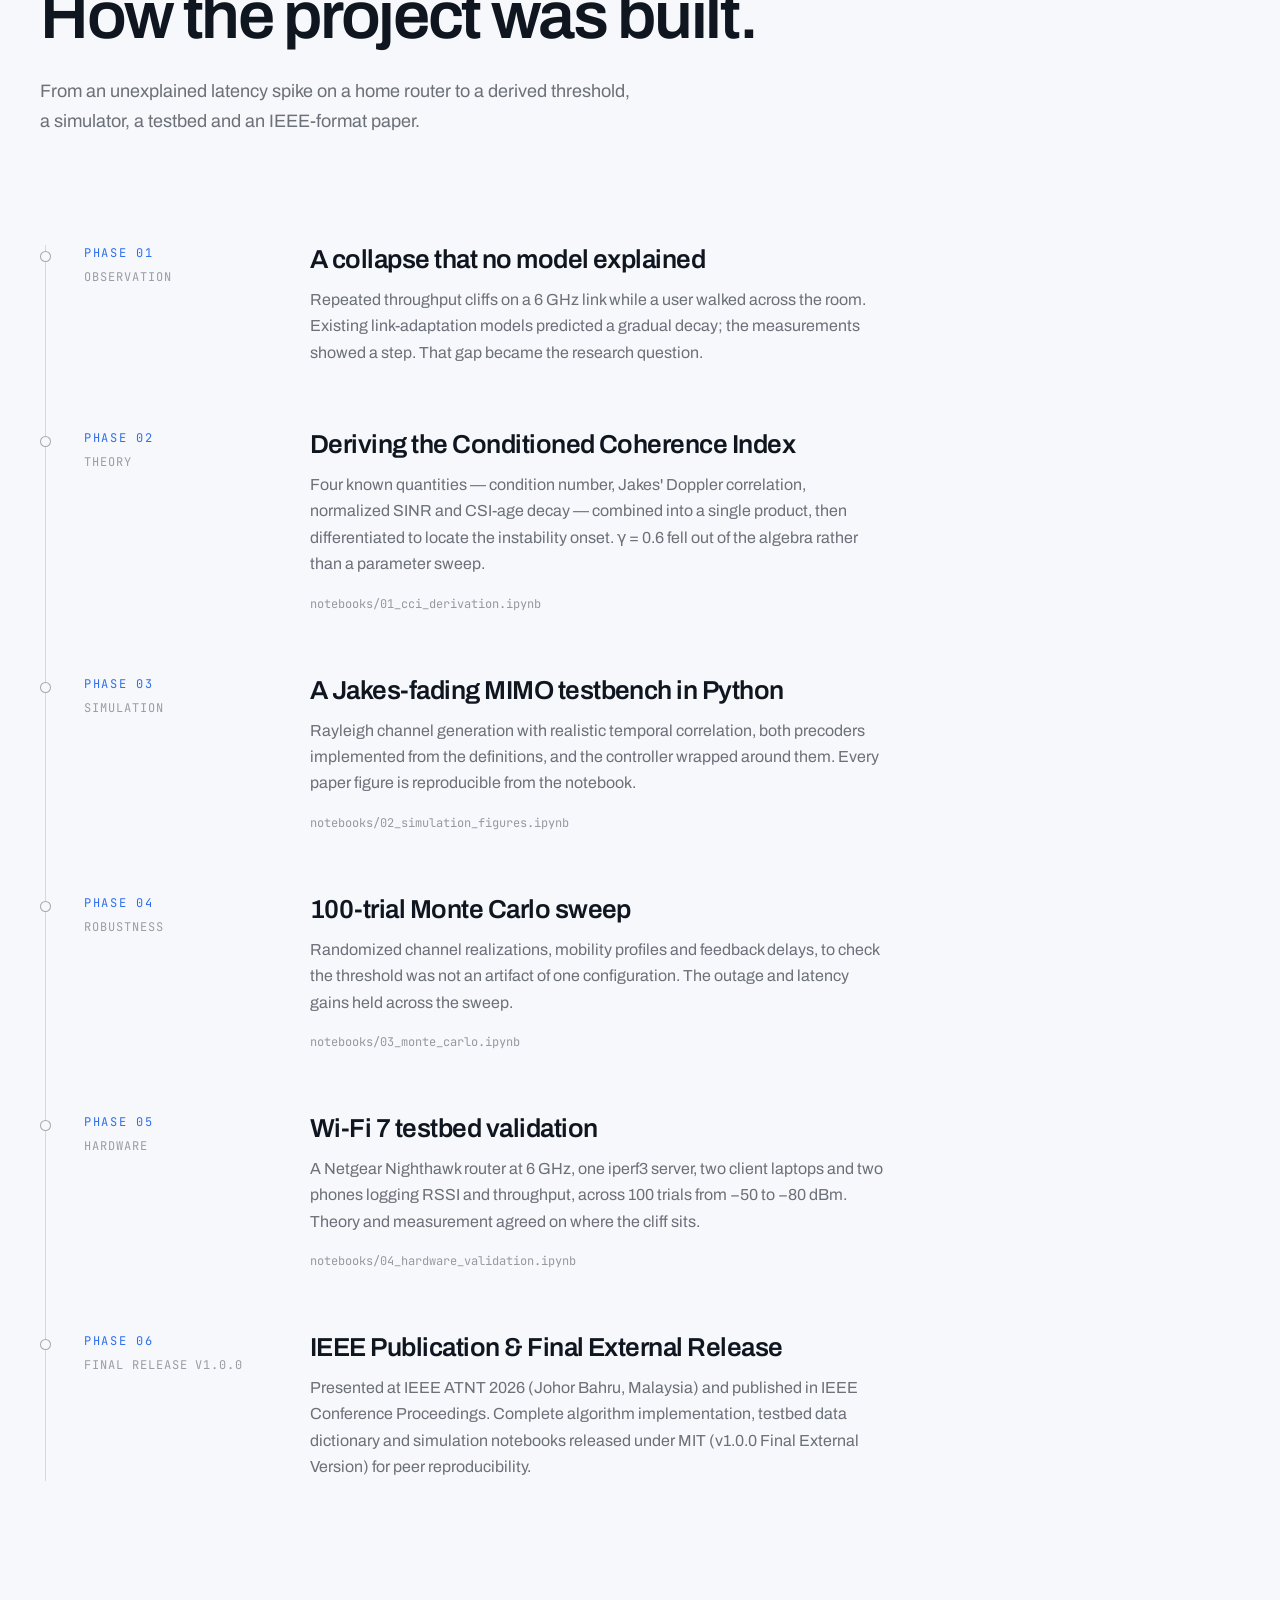
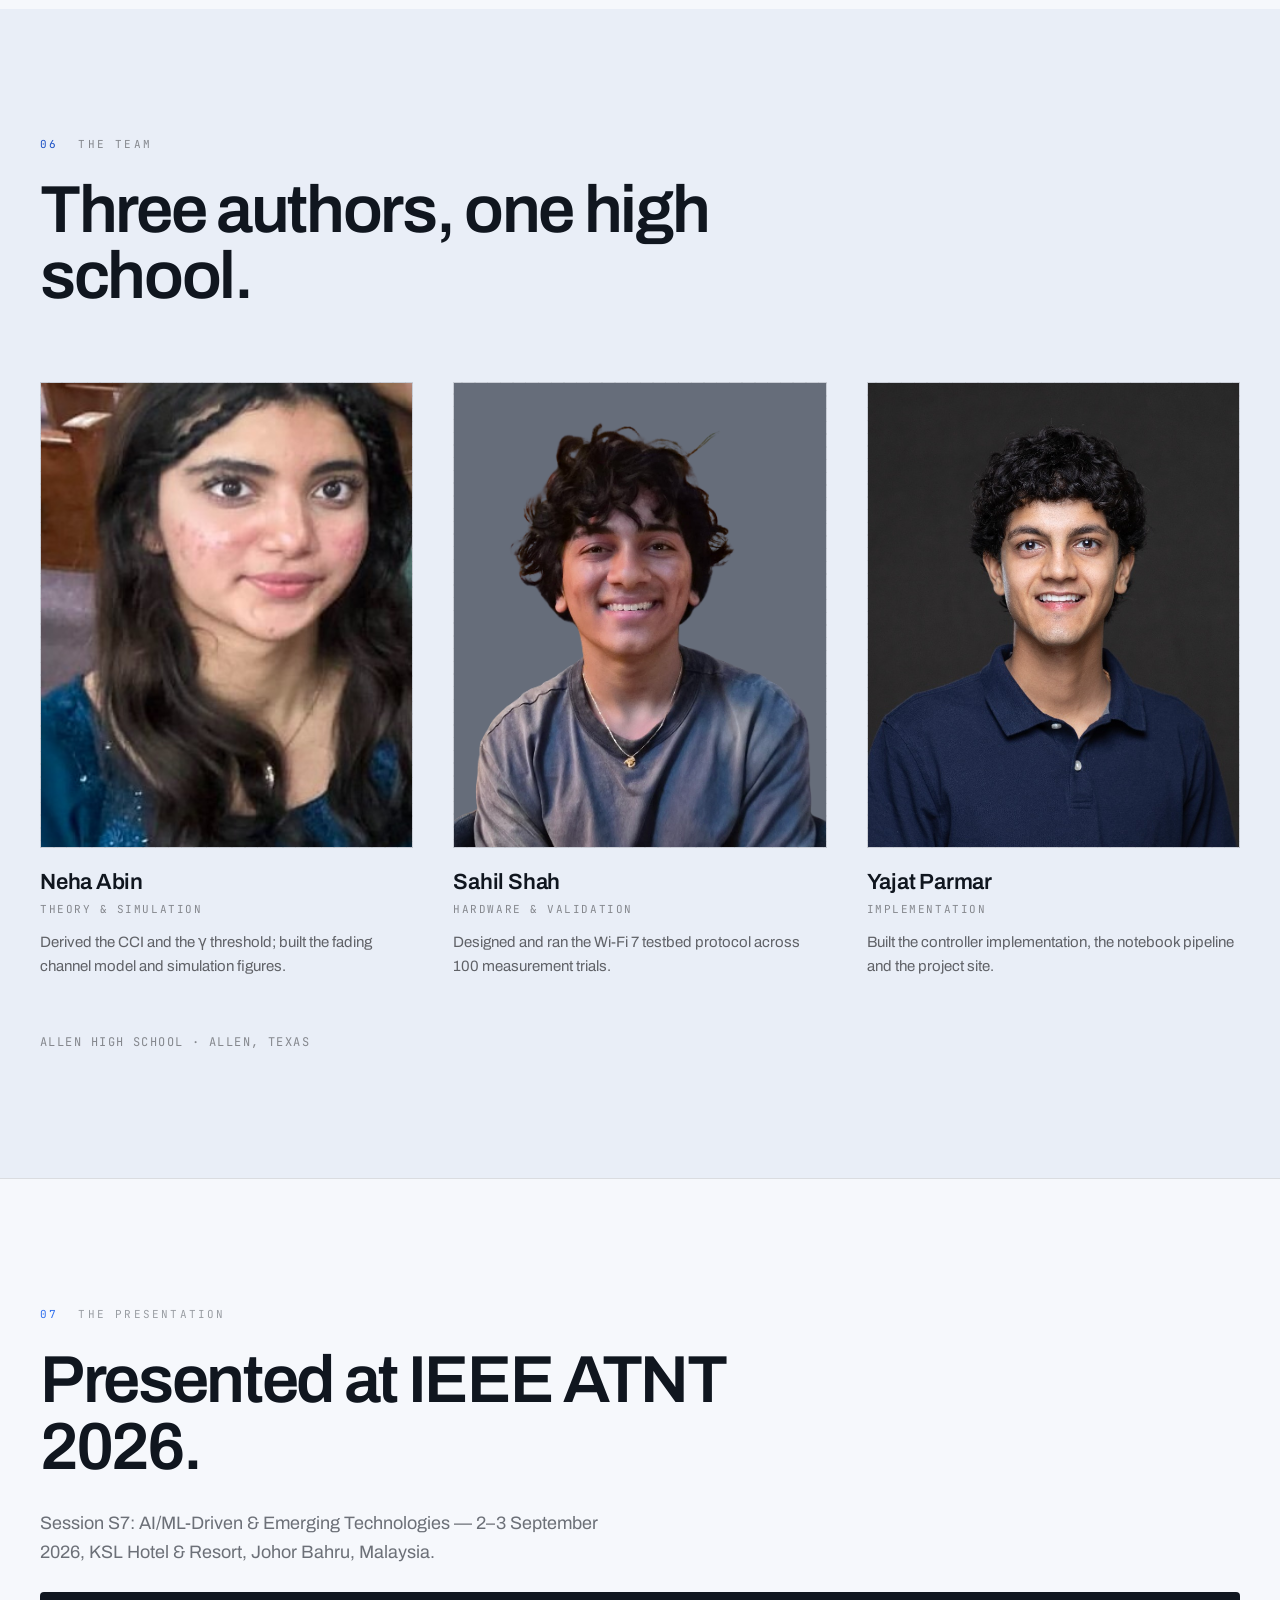
==== commit 2958c725: "Update repo and site copy for IEEE ATNT 2026 presentation, embed recording Conference has now taken " ====
--- a/site/index.html
+++ b/site/index.html
@@ -7,7 +7,7 @@
 <meta name="description" content="WaveLynk computes the Conditioned Coherence Index — a physics-derived early warning for beamforming instability in Wi-Fi 7 and 6G MU-MIMO links — and switches precoding strategy before the link collapses." />
 <link rel="canonical" href="https://wavelynk.us" />
 <meta property="og:title" content="WaveLynk — Predictive Beamforming for Wi-Fi 7 & 6G" />
-<meta property="og:description" content="Predictive beamforming switching framework for Wi-Fi 7 and 6G MU-MIMO systems using the Conditioned Coherence Index (CCI). IEEE Conference accepted." />
+<meta property="og:description" content="Predictive beamforming switching framework for Wi-Fi 7 and 6G MU-MIMO systems using the Conditioned Coherence Index (CCI). Presented at IEEE ATNT 2026." />
 <meta property="og:url" content="https://wavelynk.us" />
 <meta property="og:type" content="website" />
 <link rel="icon" href="favicon.ico" sizes="any" />
@@ -36,6 +36,7 @@
       <a data-navlink="evidence" href="#evidence">Evidence</a>
       <a data-navlink="timeline" href="#timeline">Timeline</a>
       <a data-navlink="team" href="#team">Team</a>
+      <a data-navlink="presentation" href="#presentation">Watch</a>
       <a href="#paper" class="wv-nav-cta">Paper</a>
     </nav>
   </div>
@@ -50,7 +51,7 @@
     <div id="wv-heroin">
       <div class="wv-eyebrow" data-reveal>
         <span class="wv-eyebrow-rule"></span>
-        Allen High School · IEEE-format research · 2026
+        Allen High School · Presented at IEEE ATNT 2026
       </div>
 
       <h1 data-reveal>The link is fine.<br />Then it is <span class="warn">gone.</span></h1>
@@ -562,7 +563,7 @@
           <div class="wv-phase">Phase 06<div class="stage">Final Release v1.0.0</div></div>
           <div>
             <h3>IEEE Publication &amp; Final External Release</h3>
-            <p>Accepted into IEEE Conference Proceedings. Complete algorithm implementation, testbed data dictionary and simulation notebooks released under MIT (v1.0.0 Final External Version) for peer reproducibility.</p>
+            <p>Presented at IEEE ATNT 2026 (Johor Bahru, Malaysia) and published in IEEE Conference Proceedings. Complete algorithm implementation, testbed data dictionary and simulation notebooks released under MIT (v1.0.0 Final External Version) for peer reproducibility.</p>
           </div>
         </div>
 
@@ -603,6 +604,28 @@
       </div>
 
       <div class="wv-team-affil" data-reveal>Allen High School · Allen, Texas</div>
+    </div>
+  </section>
+
+  <section id="presentation">
+    <div class="wv-section-in tight">
+      <div class="wv-kicker" data-reveal><span class="num">07</span><span>The presentation</span></div>
+      <h2 data-reveal>Presented at IEEE ATNT 2026.</h2>
+      <p class="wv-lede" data-reveal>
+        Session S7: AI/ML-Driven &amp; Emerging Technologies — 2&ndash;3 September 2026, KSL Hotel &amp; Resort,
+        Johor Bahru, Malaysia.
+      </p>
+    </div>
+    <div class="wv-section-in" style="padding-top:0">
+      <div class="wv-video" data-reveal>
+        <iframe
+          src="https://drive.google.com/file/d/17n9q5sTKiTaddbjyqyONXyL3162-JXLD/preview"
+          allow="autoplay"
+          allowfullscreen
+          loading="lazy"
+          title="WaveLynk — IEEE ATNT 2026 conference presentation recording"
+        ></iframe>
+      </div>
     </div>
   </section>
 
--- a/site/styles.css
+++ b/site/styles.css
@@ -338,6 +338,11 @@
 .wv-team-grid p.bio { margin: 14px 0 0; font-size: 15px; line-height: 1.6; color: rgba(11, 12, 14, .62); }
 .wv-team-affil { margin-top: 56px; font-family: 'JetBrains Mono', monospace; font-size: 12px; letter-spacing: .12em; text-transform: uppercase; color: rgba(11, 12, 14, .45); }
 
+/* ---------- presentation video ---------- */
+#presentation { border-top: 1px solid rgba(16, 22, 31, .12); }
+.wv-video { position: relative; width: 100%; padding-top: 56.25%; background: #10161f; border-radius: 4px; overflow: hidden; }
+.wv-video iframe { position: absolute; inset: 0; width: 100%; height: 100%; border: 0; }
+
 /* ---------- paper CTA ---------- */
 #paper { border-top: 1px solid rgba(16, 22, 31, .12); }
 .wv-paper-grid { display: grid; grid-template-columns: 1.1fr .9fr; gap: 64px; align-items: end; }
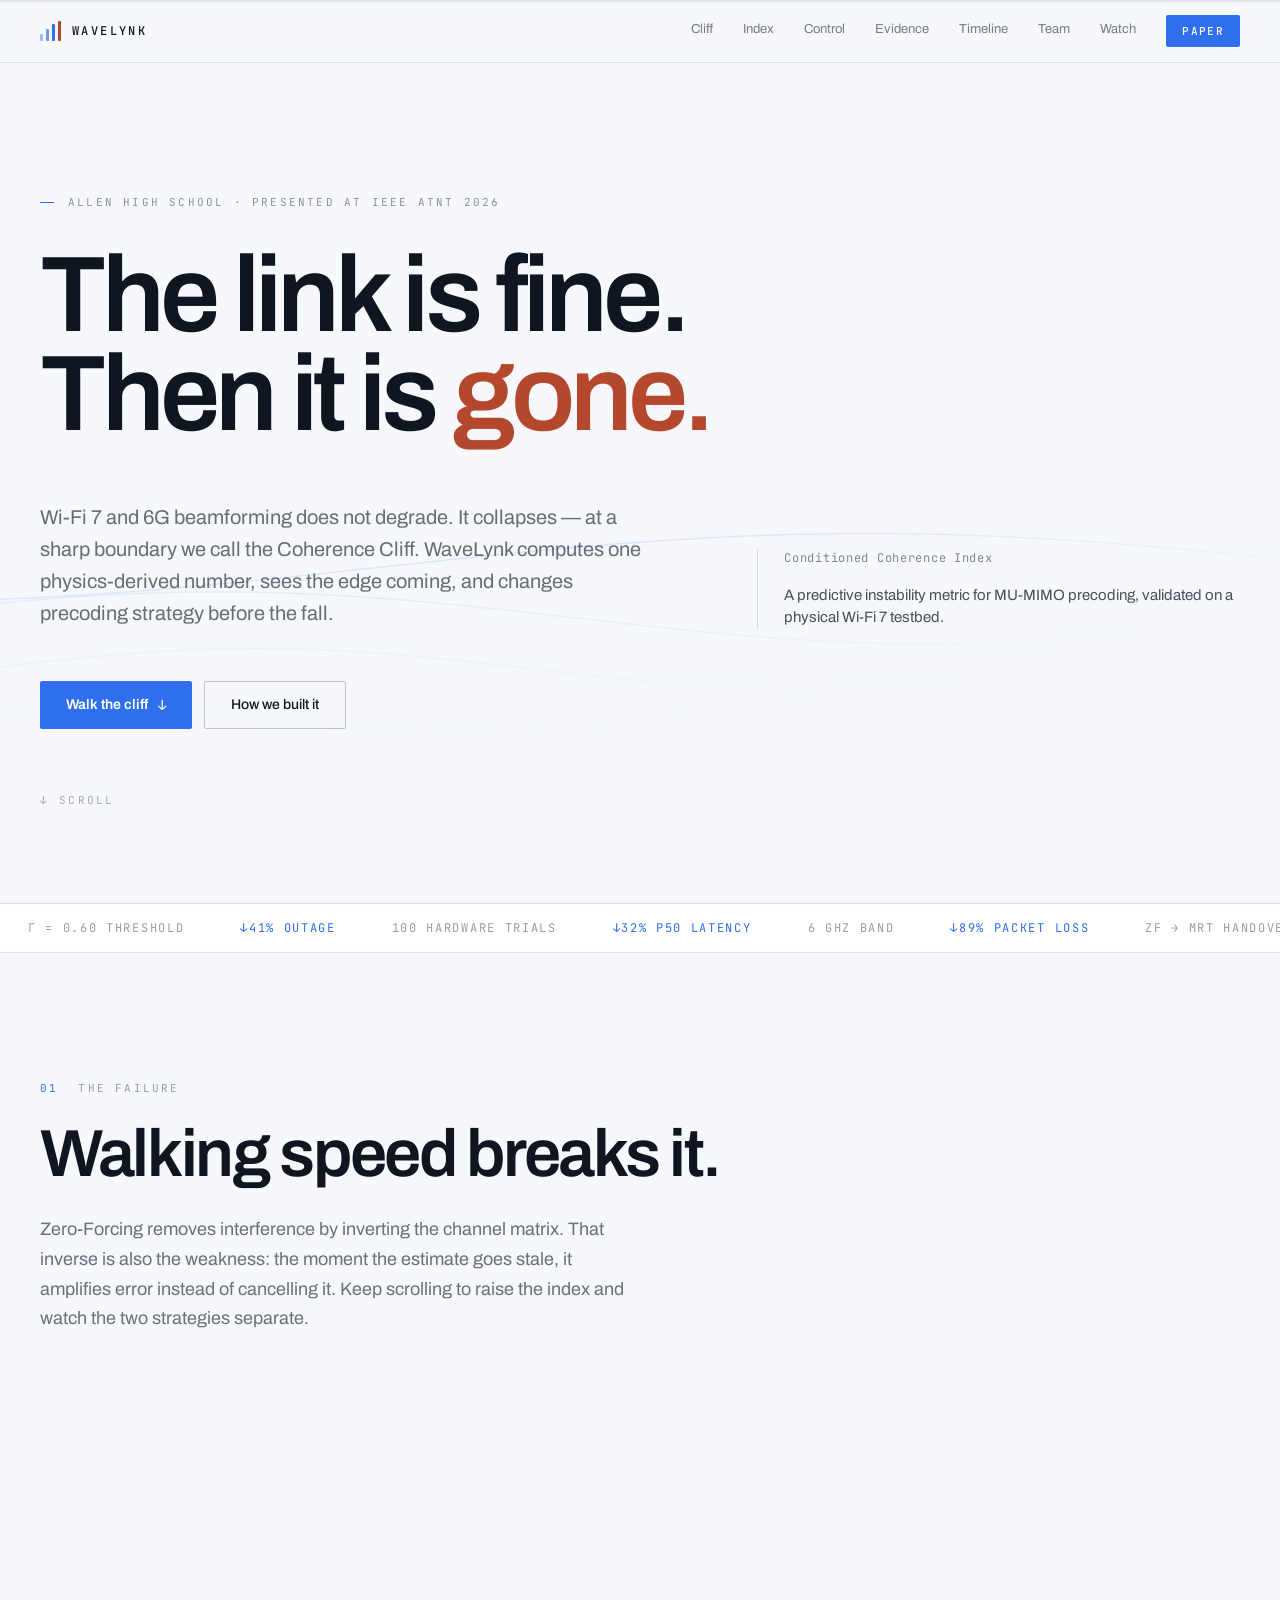
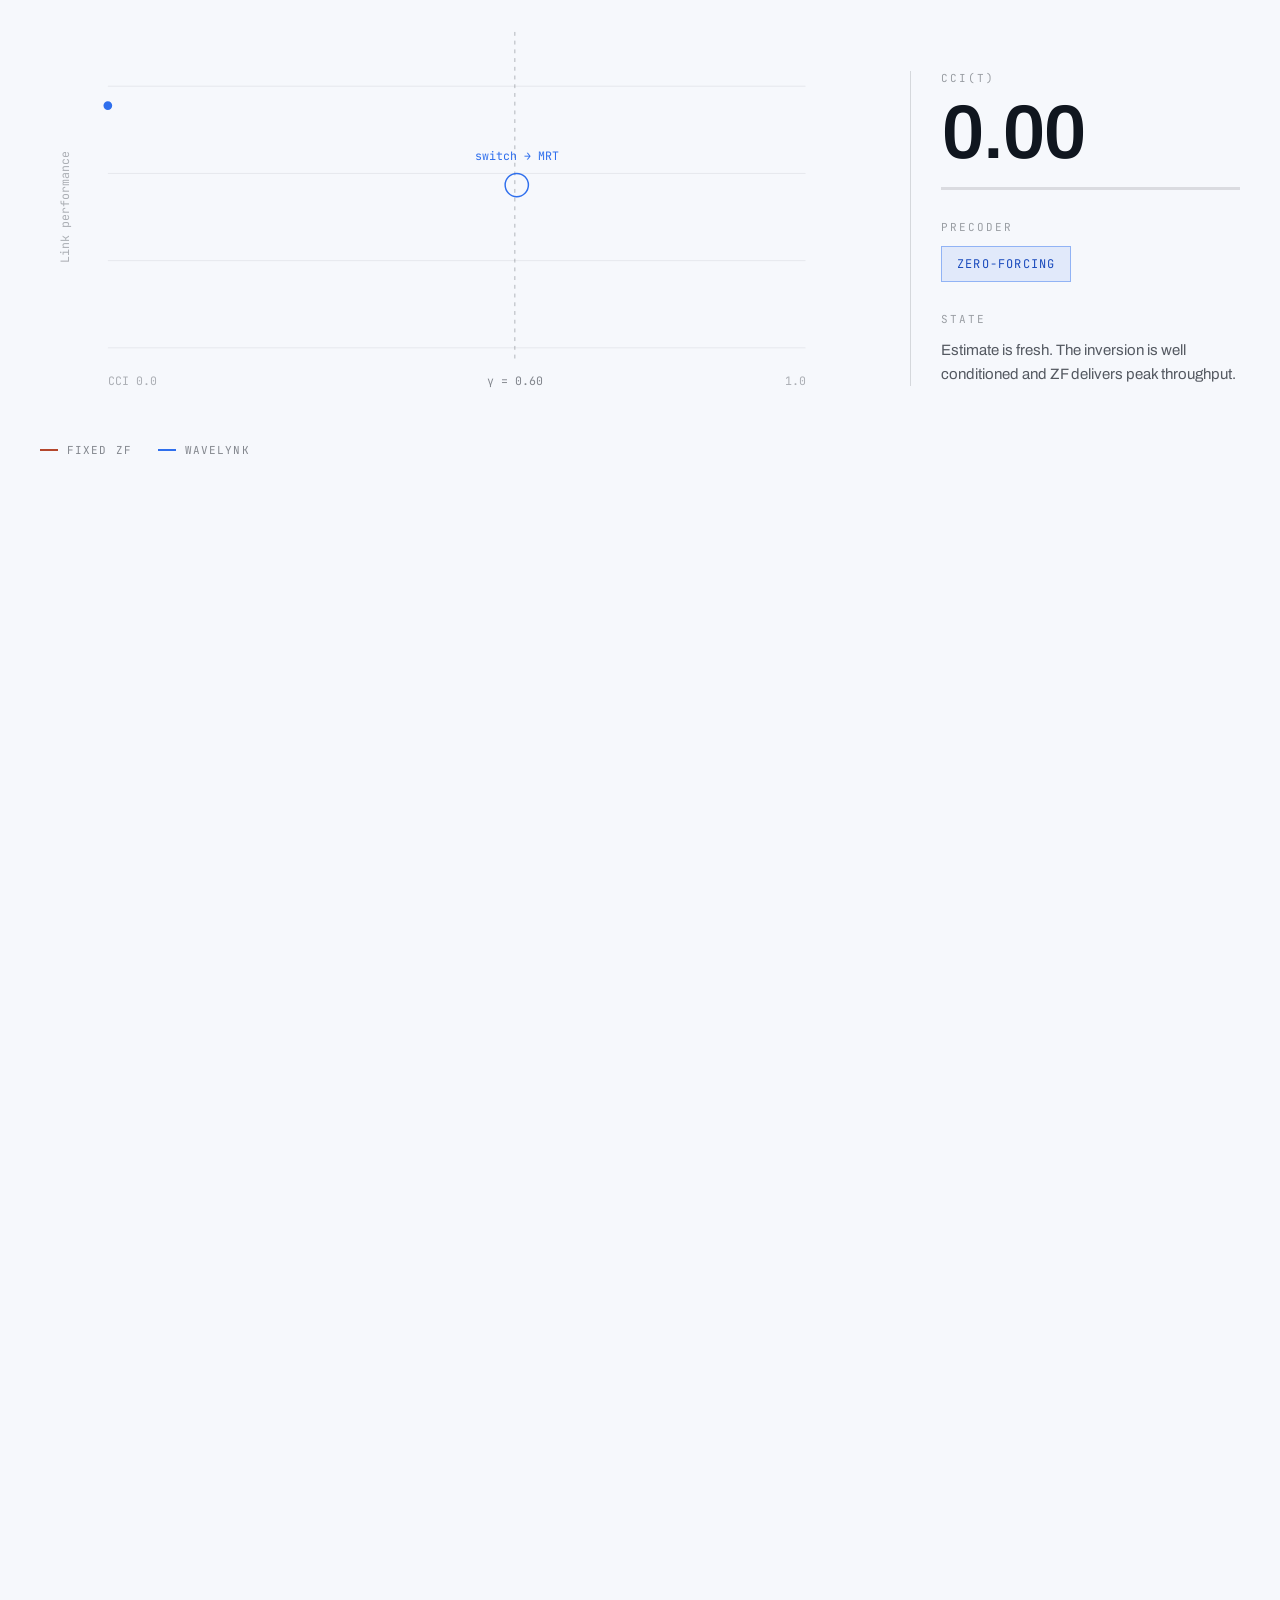
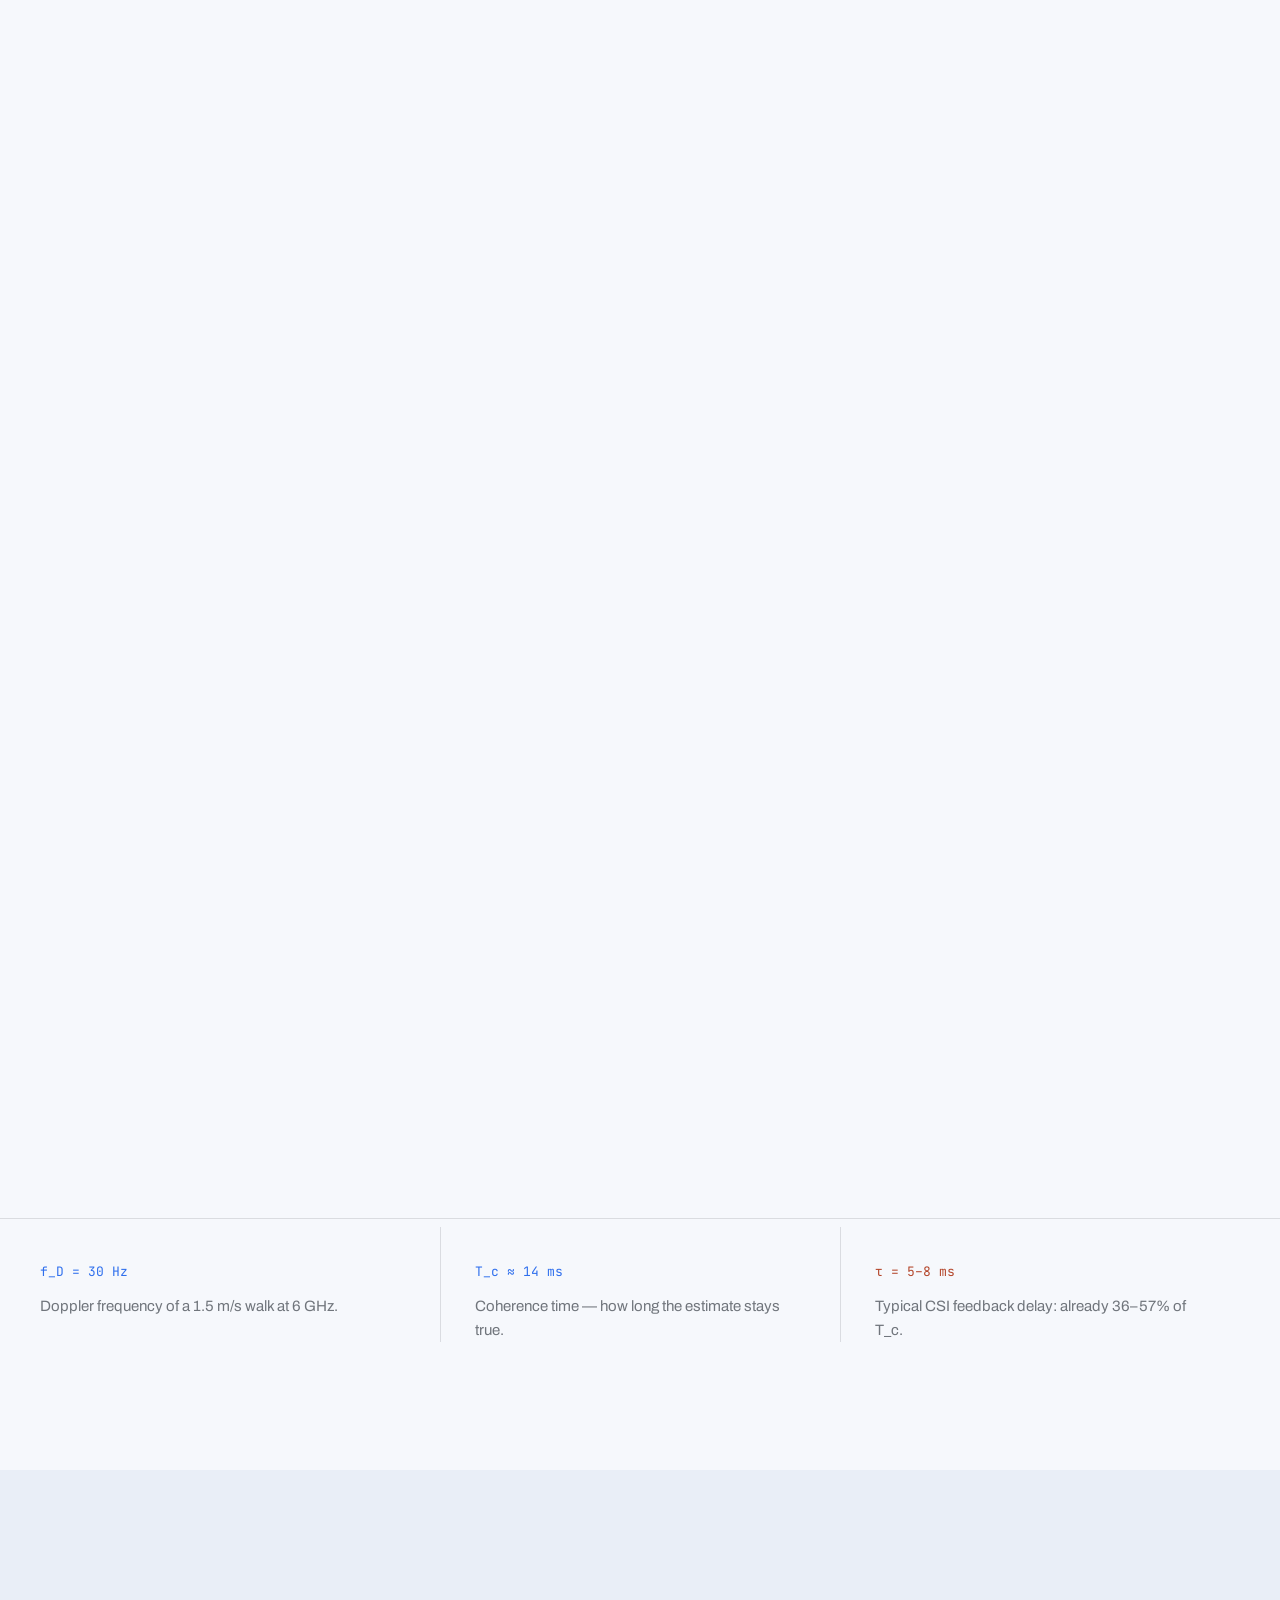
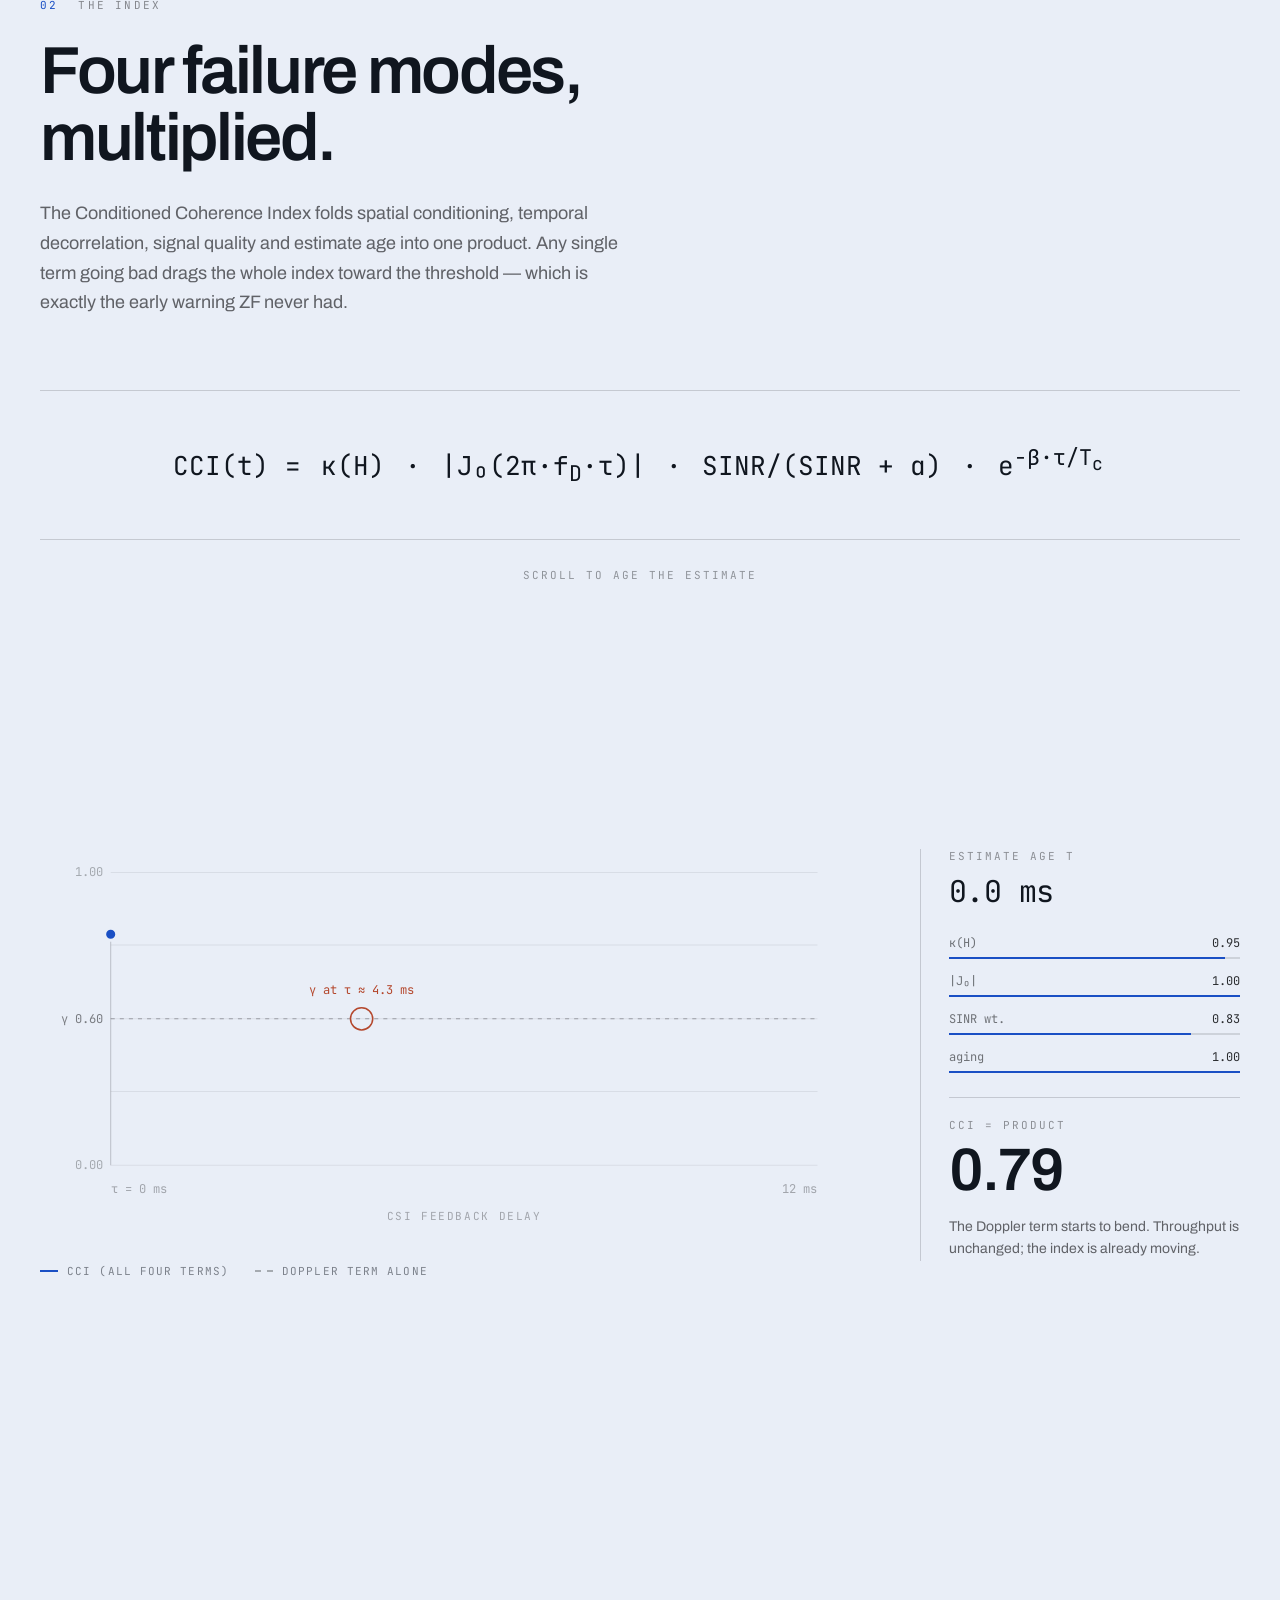
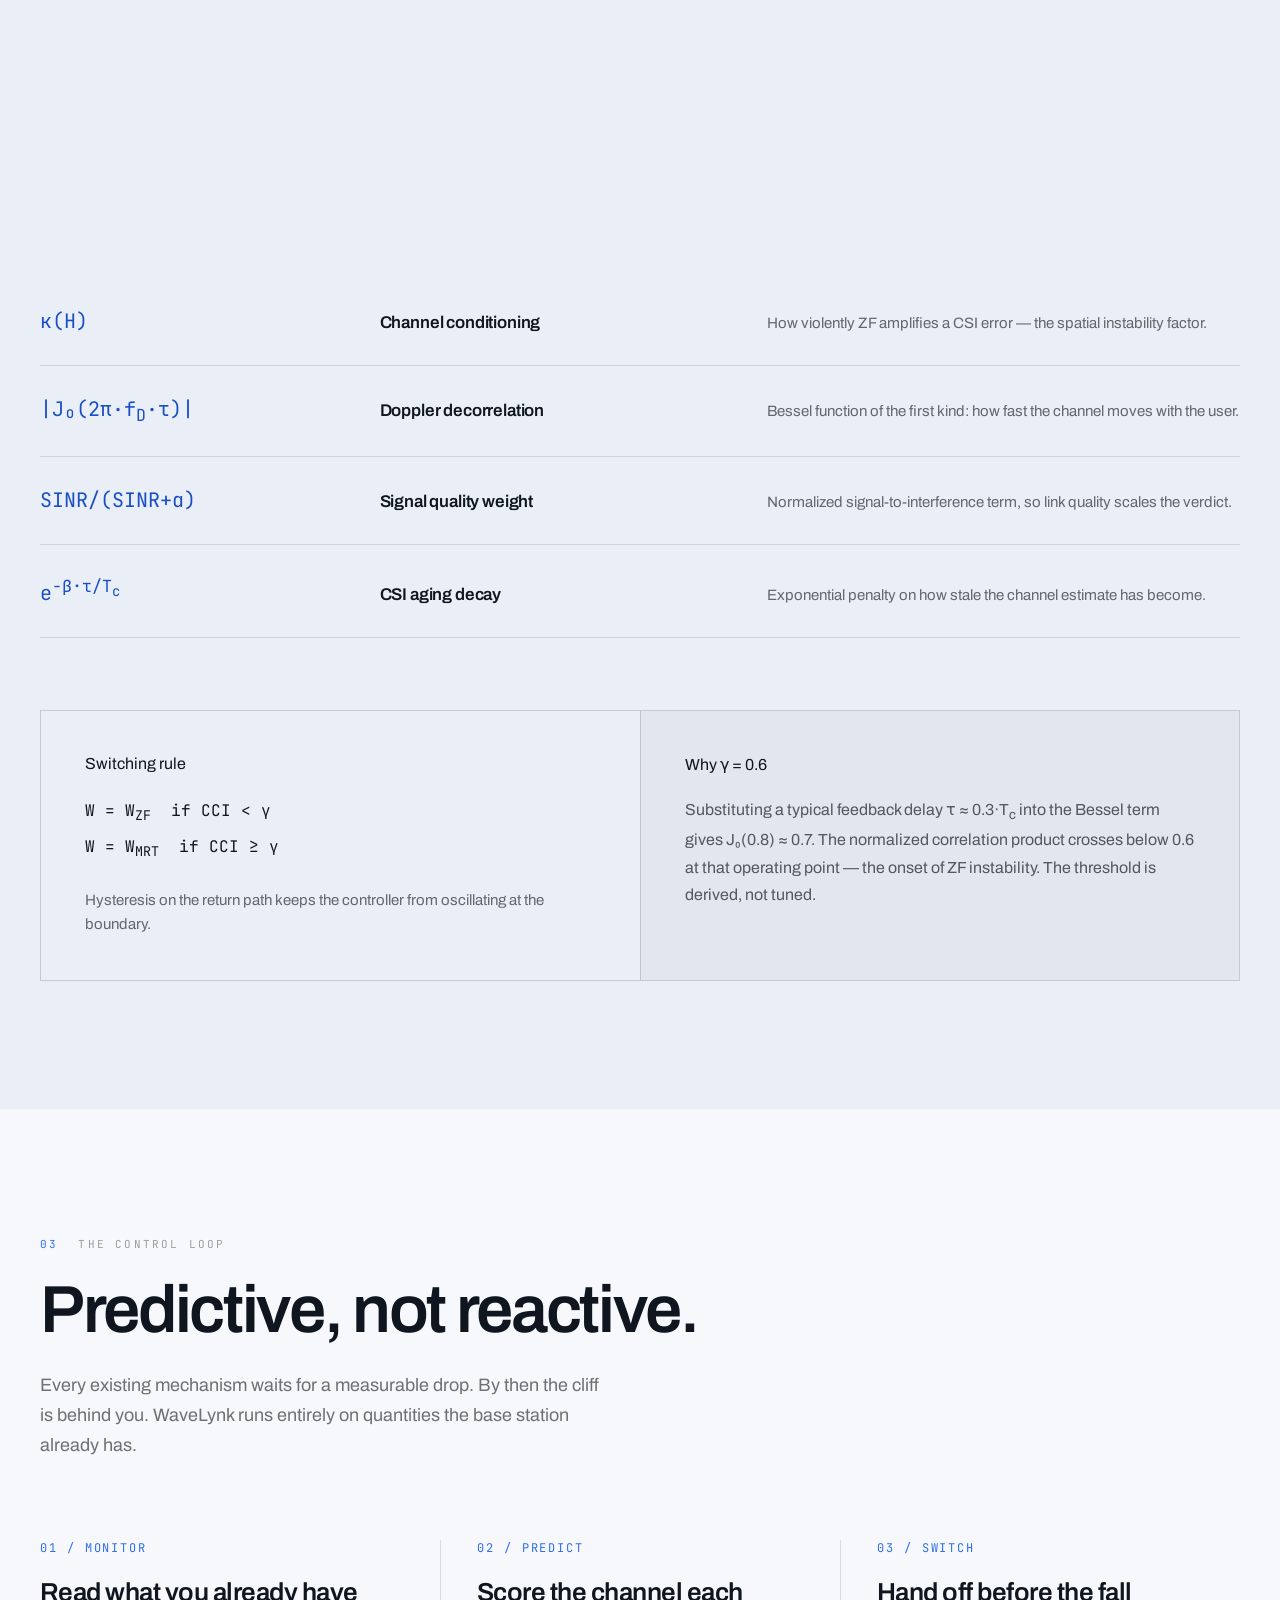
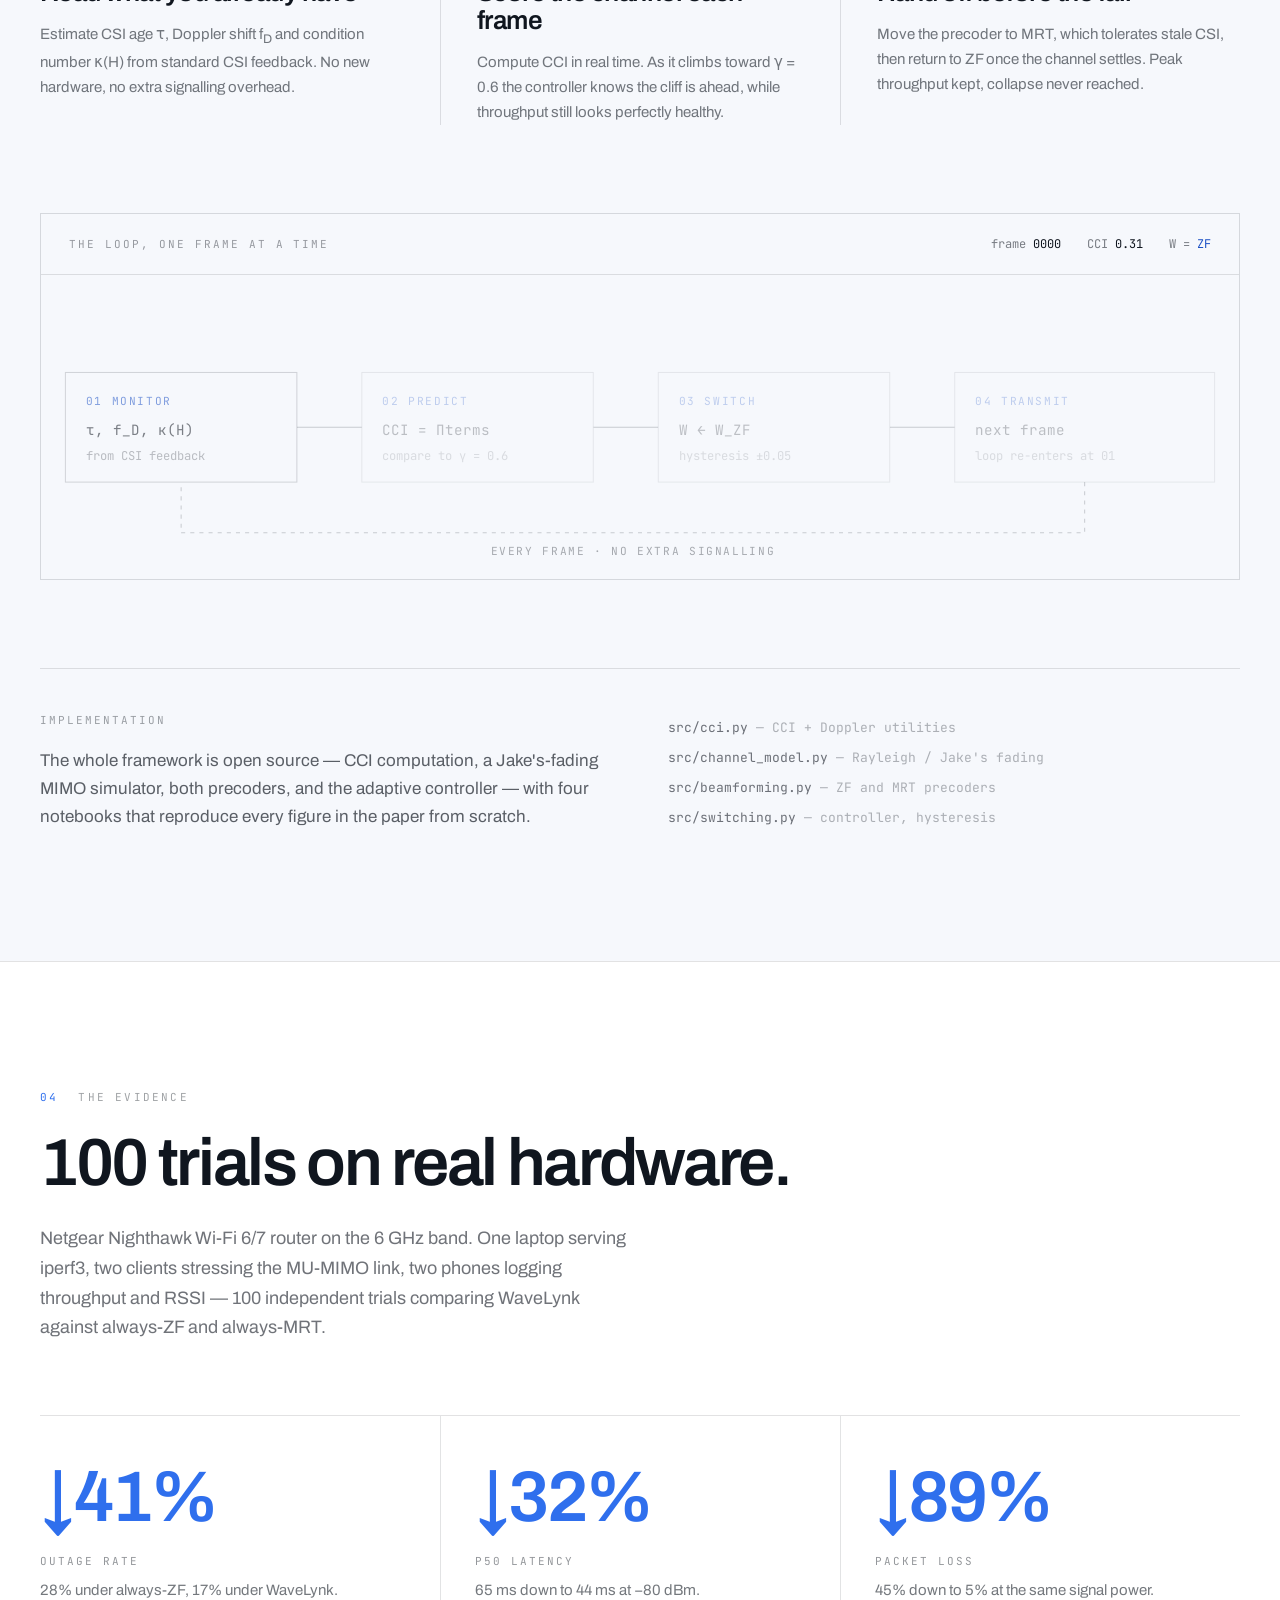
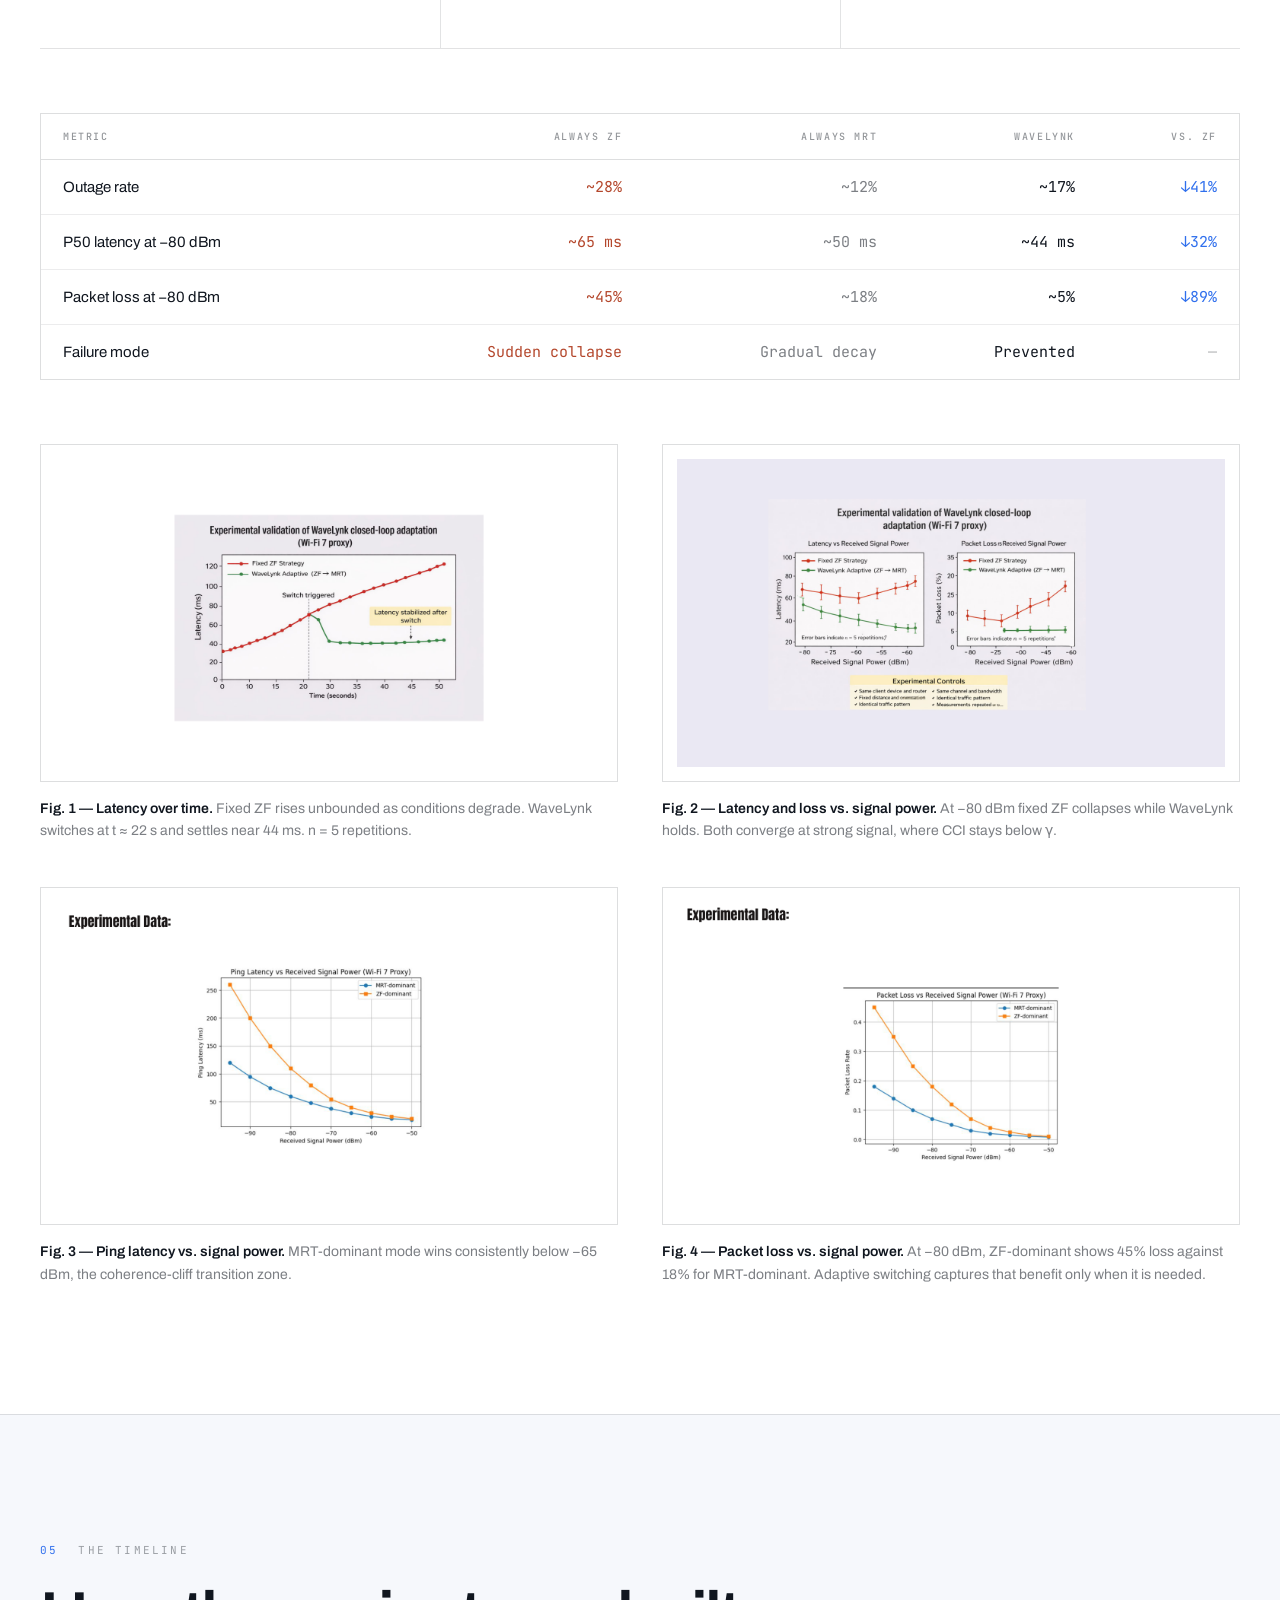
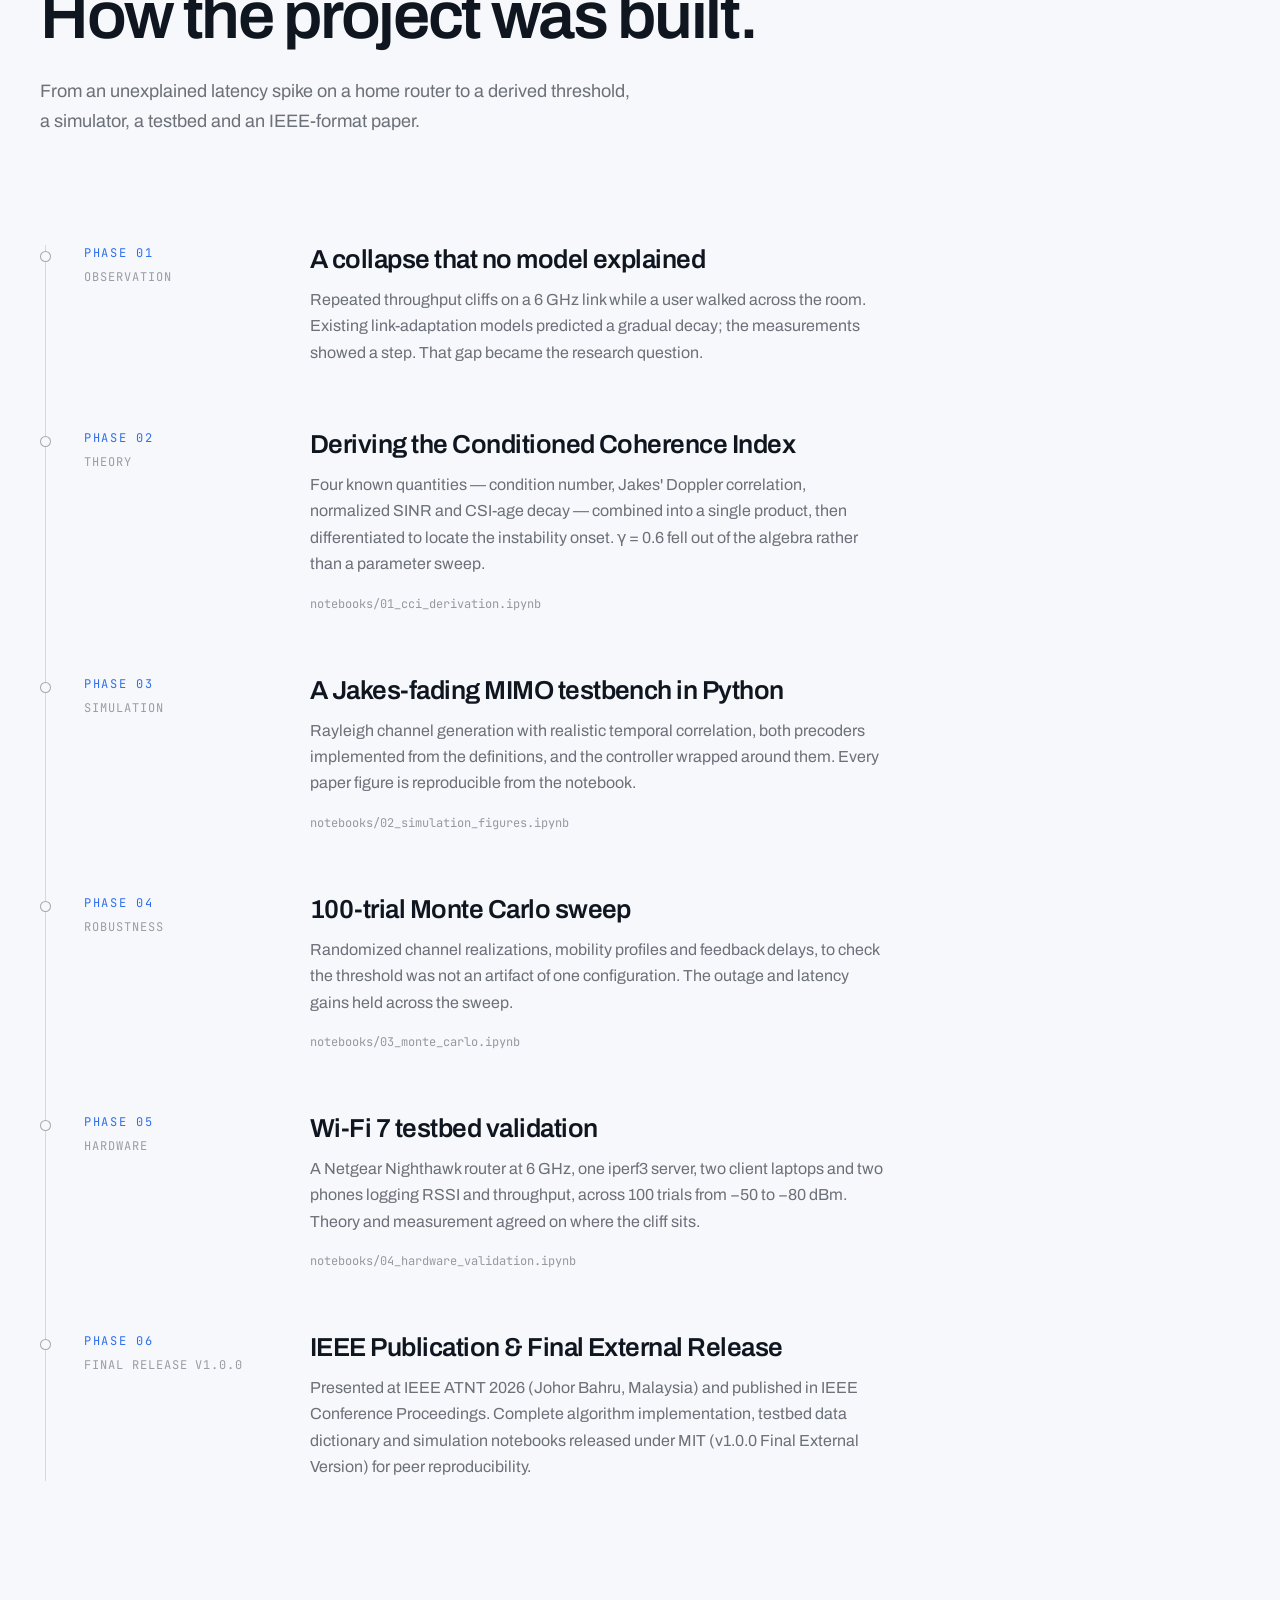
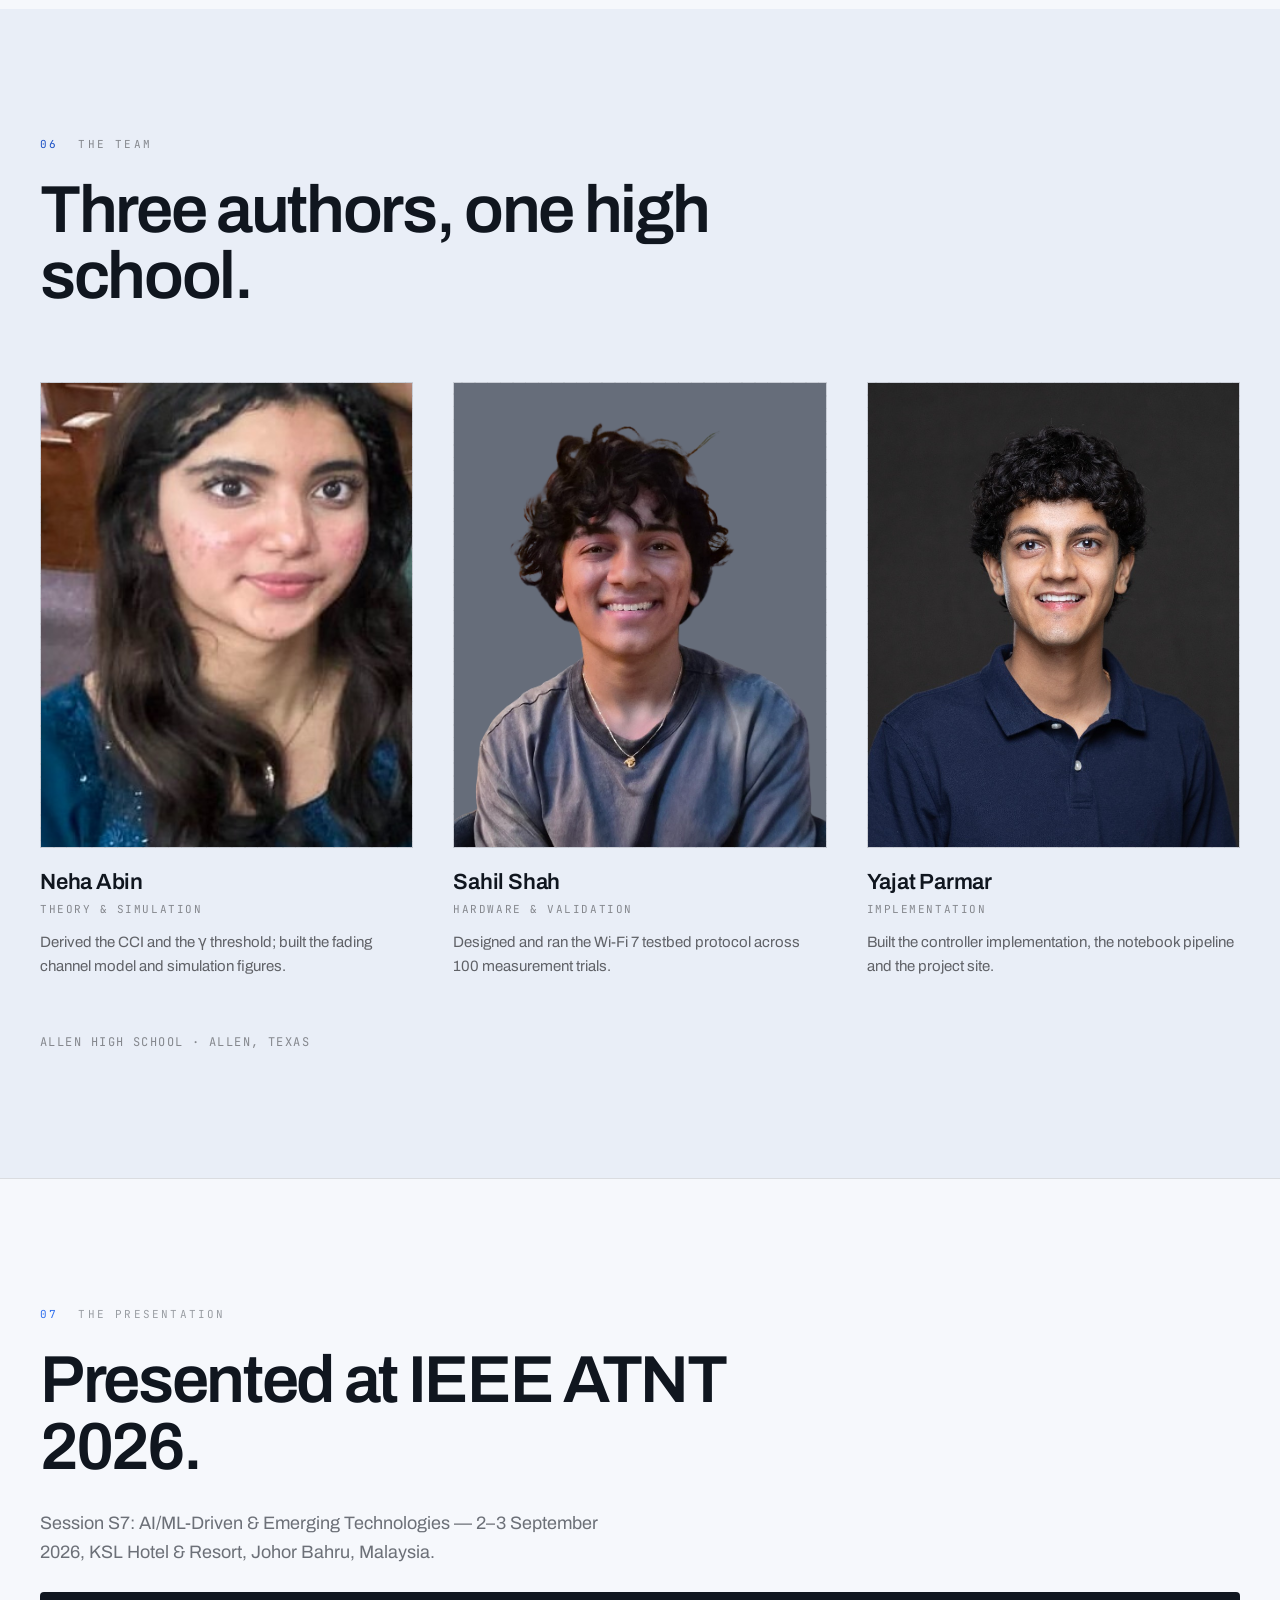
==== commit 4f7a90cd: "Add IEEE ATNT 2026 certificate of participation Link the official certificate (issued to Neha Abin, " ====
--- a/site/index.html
+++ b/site/index.html
@@ -626,6 +626,9 @@
           title="WaveLynk — IEEE ATNT 2026 conference presentation recording"
         ></iframe>
       </div>
+      <div class="wv-paper-ctas" data-reveal style="margin-top:24px">
+        <a href="paper/WaveLynk_ATNT2026_Certificate.pdf" target="_blank" rel="noopener" class="wv-btn wv-btn-secondary">View certificate of participation</a>
+      </div>
     </div>
   </section>
 
